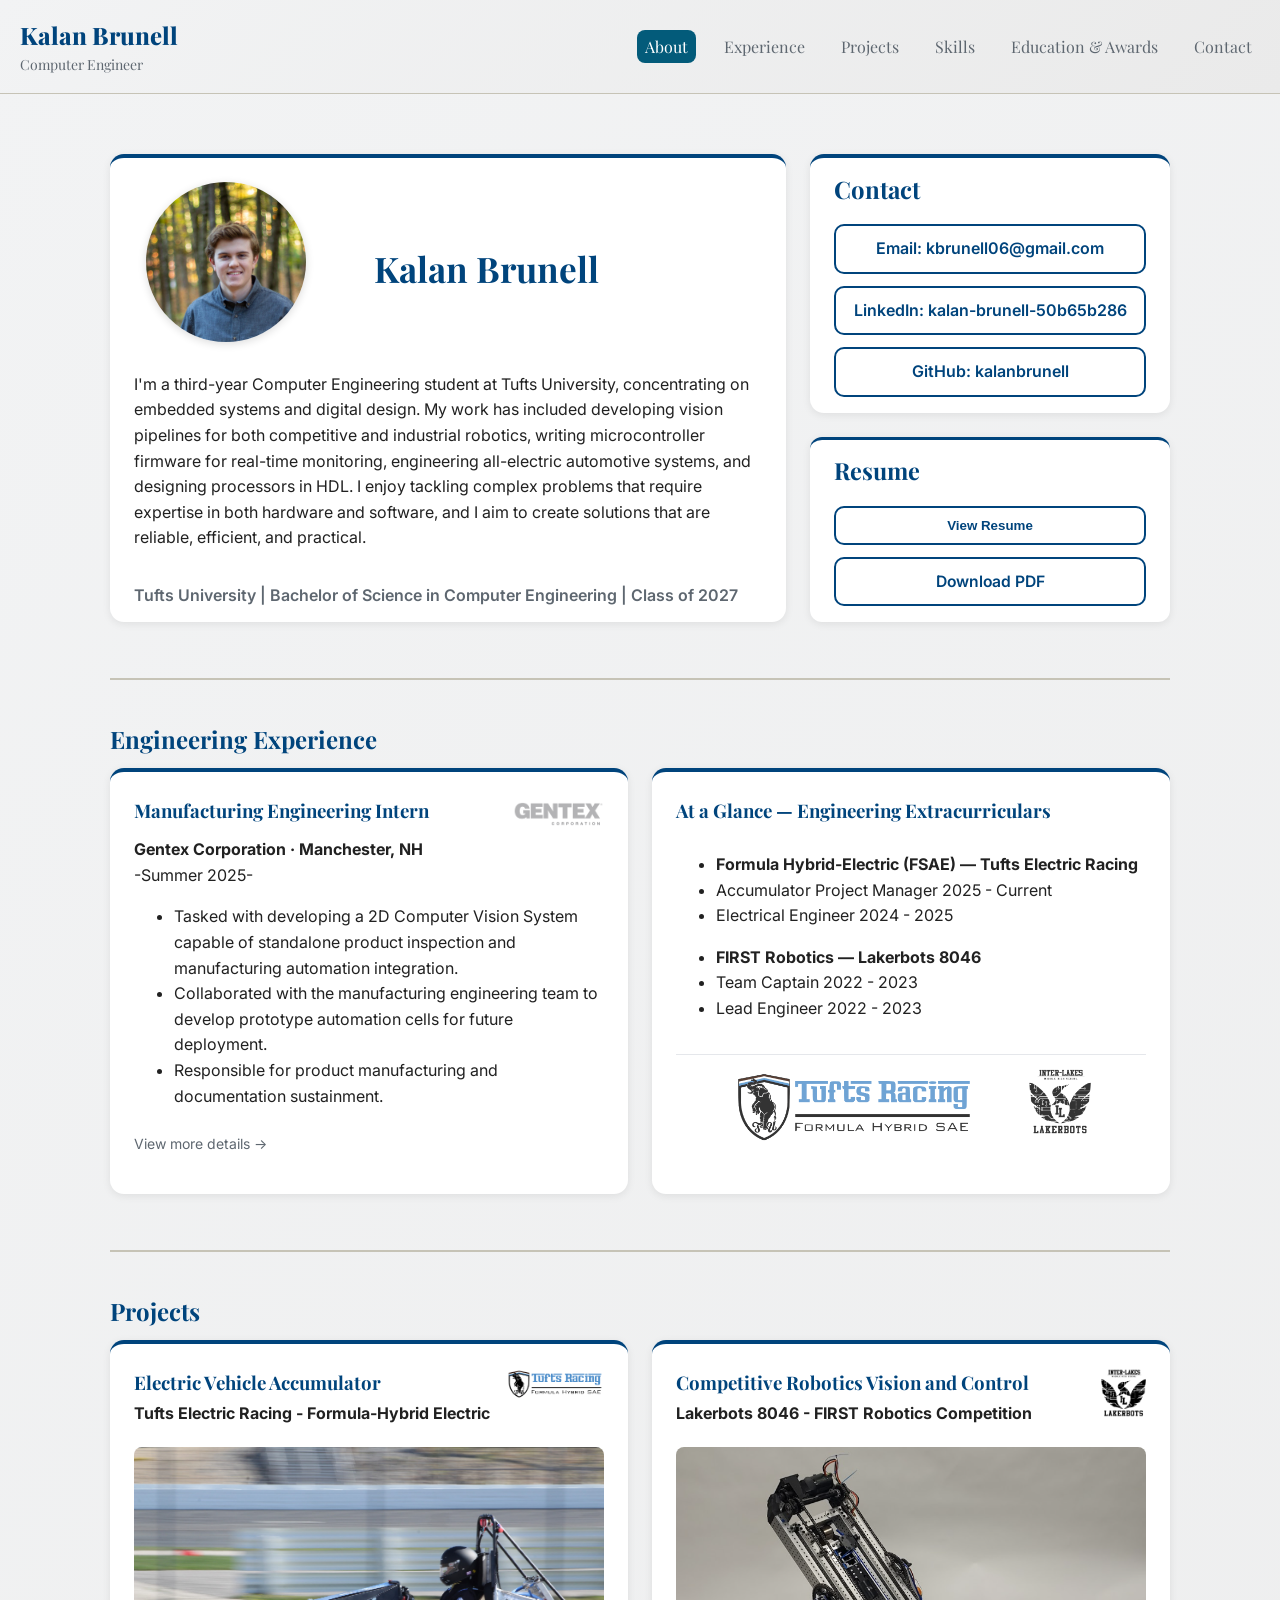
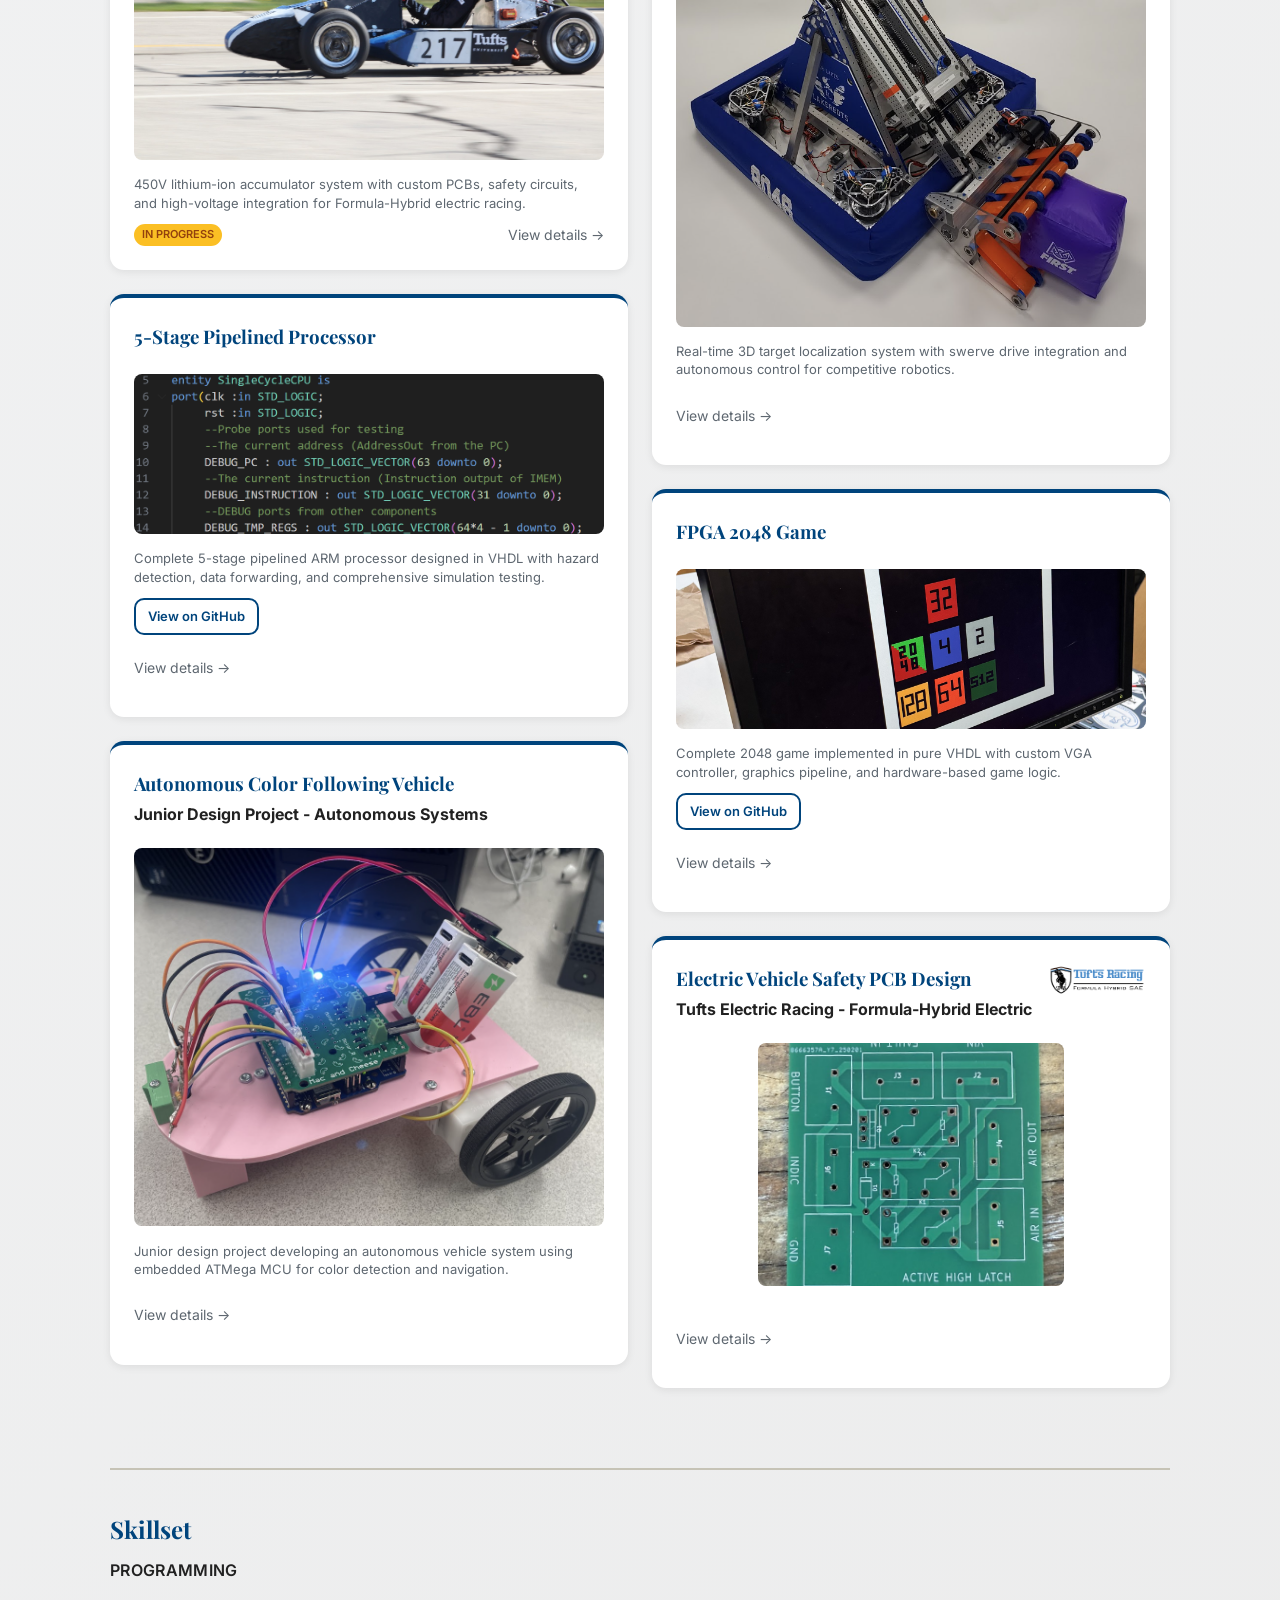
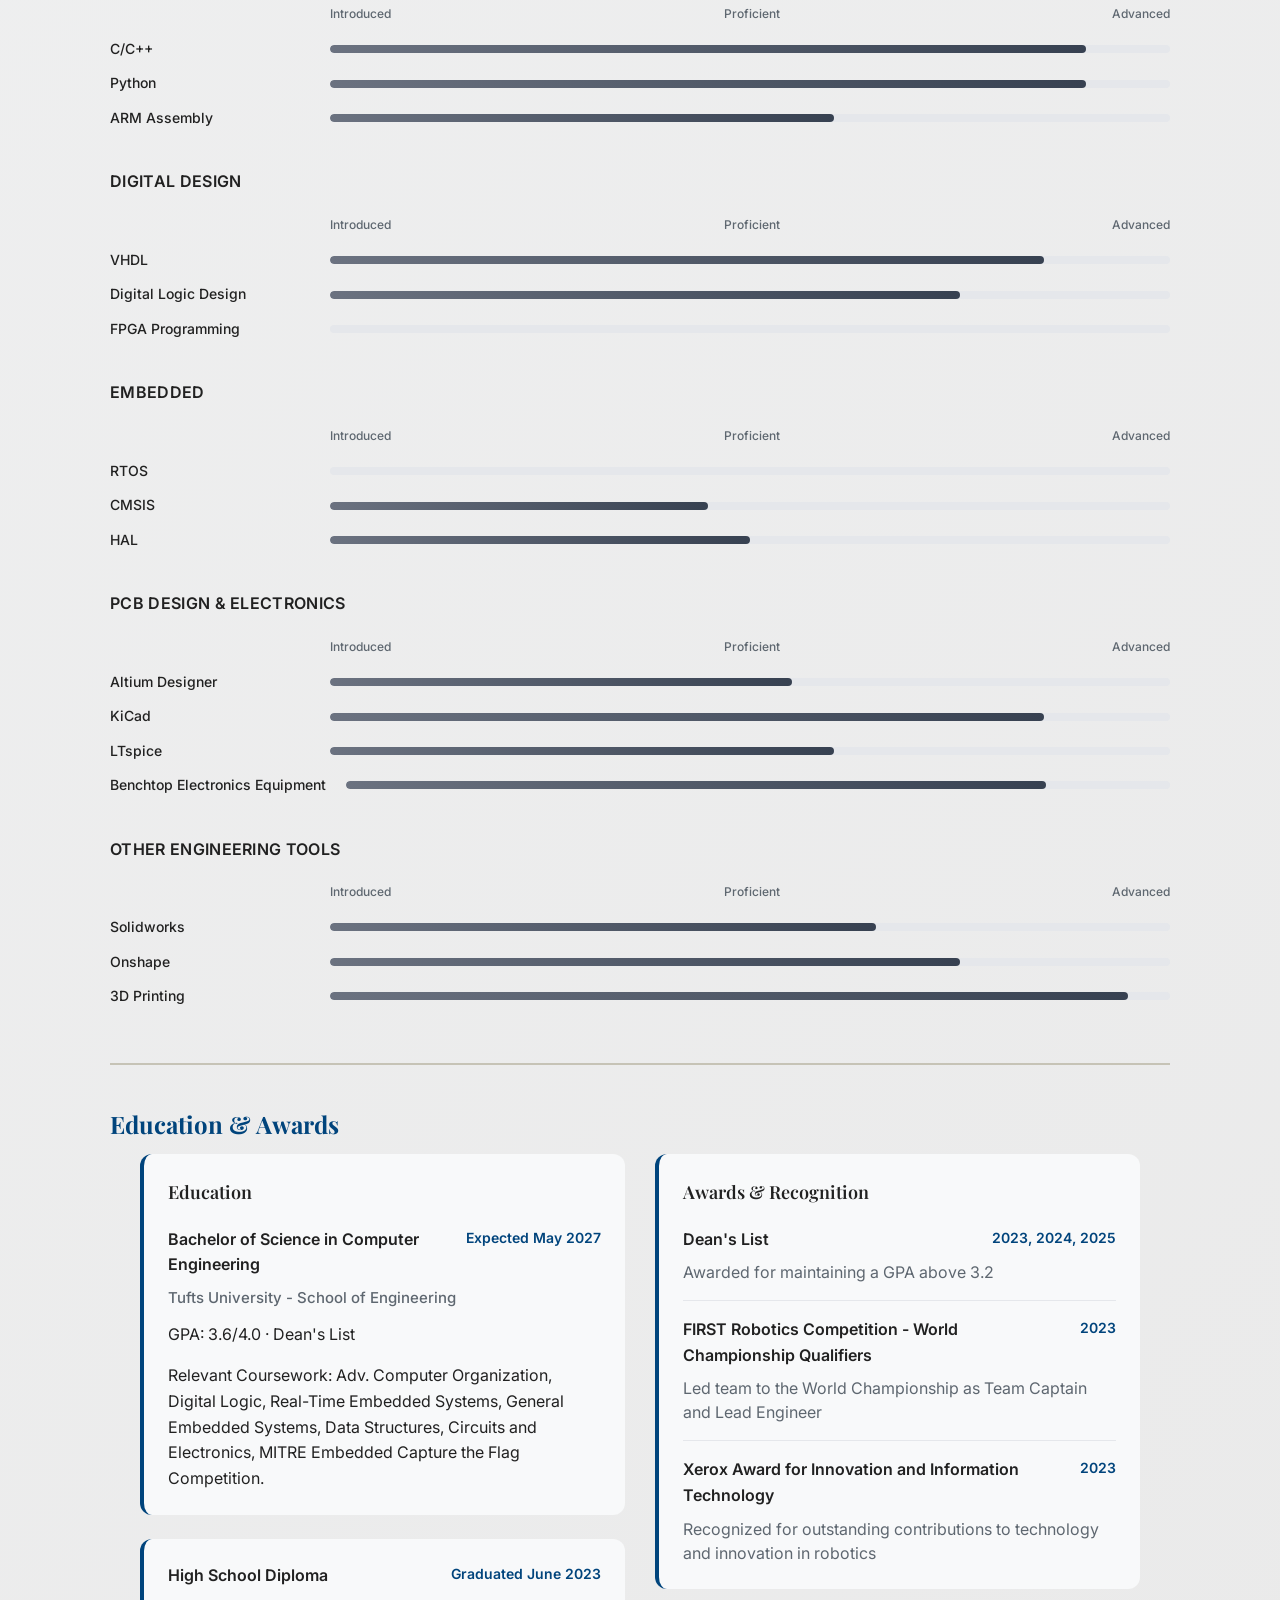
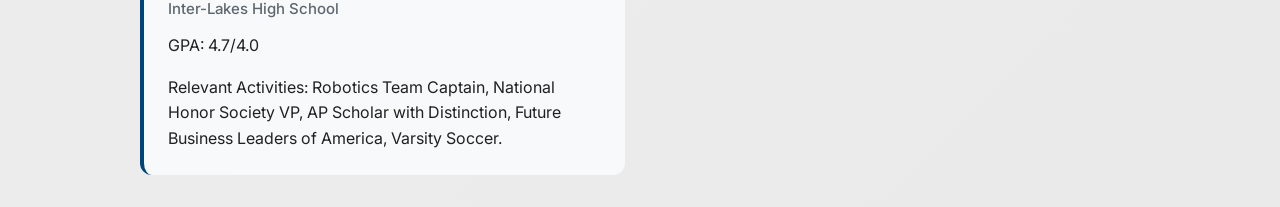
==== index.html @ fde4317e "Updated GPA" ====
<!DOCTYPE html>
<html lang="en">
<head>
<meta charset="utf-8" />
<meta name="viewport" content="width=device-width, initial-scale=1" />
<title>Kalan Brunell — Engineering Portfolio</title>

<!-- Meta / SEO -->
<link rel="icon" href="/favicon.ico" />
<meta name="description" content="Kalan Brunell — Engineering Portfolio" />
<meta property="og:title" content="Kalan Brunell — Engineering Portfolio" />
<meta property="og:description" content="Kalan Brunell's engineering portfolio showcasing projects in embedded systems and robotics." />
<meta property="og:type" content="website" />
<meta property="og:url" content="https://kalanbrunell.site/" />
<meta property="og:image" content="https://kalanbrunell.site/og-card.jpg" />

<!-- Google tag (gtag.js) -->
<script async src="https://www.googletagmanager.com/gtag/js?id=G-B1149WE8N1"></script>
<script>
  window.dataLayer = window.dataLayer || [];
  function gtag(){ dataLayer.push(arguments); }
  gtag('js', new Date());
  gtag('config', 'G-B1149WE8N1');
</script>

<link href="https://fonts.googleapis.com/css2?family=Playfair+Display:wght@600;800&family=Inter:wght@400;500&display=swap" rel="stylesheet" />
<style>
  :root{
    --bg: linear-gradient(135deg,#f2f3f4 0%, #eaeaea 100%);
    --text:#212121;
    --muted:#5e6770;
    --card:#ffffff;
    --accent:#00447c;       /* navy (primary) */
    --accent-hover:#002756; /* deep navy (hover) */
    --accent-alt:#035b7a;   /* teal (secondary) */
    --neutral:#c6c3b6;      /* divider/beige */
  }

  *{ box-sizing:border-box }
  html{ scroll-behavior:smooth; }
  :target{ scroll-margin-top:80px; }

  body{
    margin:0;
    font:16px/1.6 'Inter', system-ui, -apple-system, Segoe UI, Roboto, sans-serif;
    color:var(--text);
    background:var(--bg);
  }
  h1,h2,h3{ font-family:"Playfair Display", serif; margin:0 0 10px; color:var(--accent); }
  a{ color:var(--accent); text-decoration:none; transition:color .2s ease; }
  a:hover{ color:var(--accent-alt); }
  .container{ max-width:1100px; margin:0 auto; padding:32px 20px; }

  /* Nav */
  .nav{
    position:sticky; top:0; z-index:10;
    display:flex; justify-content:space-between; align-items:center;
    font-family:"Playfair Display", serif;
    padding:16px 20px; margin-bottom:28px;
    background:linear-gradient(135deg,#f2f3f4 0%, #eaeaea 100%);
    border-bottom:1px solid var(--neutral);
  }
  .brand{ font-weight:800; font-size:24px; color:var(--accent); }
  .nav a{ margin-left:16px; color:var(--muted); padding:6px 8px; border-radius:8px; }
  .nav a:hover{ color:#fff; background:var(--accent); }
  .nav a.active{ color:#fff; background:var(--accent-alt); }

  /* Cards */
  .card{
    background:var(--card);
    border-radius:14px;
    padding:24px;
    box-shadow:0 2px 8px rgba(0,0,0,.08);
    border-top:4px solid var(--accent);
    transition:box-shadow .18s ease, border-color .18s ease;
    display:flex; flex-direction:column;
  }
  .card:hover{ box-shadow:0 8px 22px rgba(0,0,0,.16); border-top-color:var(--accent-alt); }

  /* Layouts */
  .hero{ display:grid; grid-template-columns: 1.4fr 360px; gap:24px; grid-template-rows: 1.3fr 0.7fr; align-items:stretch; }
  .hero-main{ grid-row: span 2; height:100%; align-self:stretch; padding-bottom: 16px; }
  .hero-side{ grid-column: 2; height:100%; align-self:stretch; padding-bottom: 16px; }
  .section{ margin-top:56px; border-top:2px solid var(--neutral); padding-top:40px; }
  .two-col{ display:grid; grid-template-columns:1fr 1fr; gap:24px; }
  .grid{ 
    display: grid; 
    grid-template-columns: repeat(2, 1fr); 
    gap: 24px; 
    align-items: start;
  }

  /* Headshot */
  .headshot{ width:160px; height:160px; border-radius:50%; object-fit:cover; margin-bottom:14px; box-shadow:0 2px 8px rgba(0,0,0,.14); }

  /* Skills progress bars */
  .skill-category { margin-bottom: 40px; }
  .skill-category h4 { 
    margin: 0 0 20px 0; 
    color: var(--text); 
    font-weight: 600; 
    letter-spacing: 0.02em; 
    font-size: 16px; 
    text-transform: uppercase;
  }
  .skill-progress-labels {
    display: flex;
    justify-content: space-between;
    margin-bottom: 15px;
    margin-left: 220px; /* Align with progress bars */
    font-size: 12px;
    color: var(--muted);
    font-weight: 500;
  }
  .skill-item {
    display: flex;
    align-items: center;
    margin-bottom: 12px;
    gap: 20px;
  }
  .skill-name {
    min-width: 200px;
    font-size: 14px;
    color: var(--text);
    font-weight: 500;
  }
  .skill-bar {
    flex: 1;
    height: 8px;
    background-color: #e5e7eb;
    border-radius: 4px;
    overflow: hidden;
    position: relative;
  }
  .skill-fill {
    height: 100%;
    background: linear-gradient(90deg, #6b7280, #374151);
    border-radius: 4px;
    transition: width 1.2s ease-in-out;
    width: 0 !important; /* Start at 0, will be animated by JS */
  }
  .skill-fill.animated {
    width: var(--target-width) !important; /* Will be set by JS */
  }

  /* Project card animations */
  .card {
    opacity: 0;
    transform: translateY(15px);
    transition: opacity 0.4s cubic-bezier(0.25, 0.46, 0.45, 0.94), transform 0.4s cubic-bezier(0.25, 0.46, 0.45, 0.94);
  }
  .card.animate-in {
    opacity: 1;
    transform: translateY(0);
  }

  /* Education & Awards */
  .education-awards {
    display: grid;
    grid-template-columns: 1fr 1fr;
    gap: 30px;
    max-width: 1000px;
    margin: 0 auto;
  }
  .education-item, .awards-section {
    background: #f8f9fa;
    border-radius: 12px;
    padding: 24px;
    border-left: 4px solid var(--accent);
  }
  @media (max-width: 768px) {
    .education-awards {
      grid-template-columns: 1fr;
      gap: 20px;
    }
  }
  .education-header, .award-header {
    display: flex;
    justify-content: space-between;
    align-items: flex-start;
    margin-bottom: 8px;
    gap: 16px;
  }
  .education-header h3, .award-header h4 {
    margin: 0;
    color: var(--text);
    font-weight: 600;
  }
  .education-date, .award-date {
    color: var(--accent);
    font-weight: 600;
    font-size: 14px;
    white-space: nowrap;
  }
  .education-item h4 {
    margin: 0;
    color: var(--text);
    font-weight: 600;
    font-size: 16px;
  }
  .education-item h5 {
    margin: 8px 0 12px 0;
    color: var(--muted);
    font-weight: 500;
    font-size: 15px;
  }
  .education-details {
    line-height: 1.6;
    margin: 0;
    color: var(--text);
  }
  .awards-section h3 {
    margin: 0 0 20px 0;
    color: var(--text);
    font-size: 18px;
    font-weight: 600;
  }
  .award-item {
    margin-bottom: 16px;
    padding-bottom: 16px;
    border-bottom: 1px solid #e5e7eb;
  }
  .award-item:last-child {
    border-bottom: none;
    margin-bottom: 0;
    padding-bottom: 0;
  }
  .award-item p {
    margin: 4px 0 0 0;
    line-height: 1.5;
    color: var(--muted);
  }

  /* Buttons */
  .btn{ display:inline-block; padding:10px 14px; border-radius:10px; font-weight:600; background:var(--accent); color:#fff; text-decoration:none; transition:transform .05s ease, background .2s ease; }
  .btn:hover{ background:var(--accent-alt); }
  .btn:active{ transform:translateY(1px); }
  .btn--ghost{ display:inline-block; padding:10px 14px; border-radius:10px; font-weight:600; border:2px solid var(--accent); color:var(--accent); background:transparent; text-decoration:none; transition: all 0.2s ease; }
  .btn--ghost:hover{ border-color:var(--accent-hover); color:var(--accent-hover); background: rgba(59, 130, 246, 0.05); }

  /* Slightly smaller resume card variant */
  .resume-card{ padding:16px; border-radius:12px; border-top-width:3px; font-size:0.98rem; }
  .resume-cta{ display:flex; flex-direction:column; gap:12px; }
  .resume-cta__row{ display:flex; gap:14px; flex-wrap:wrap; }
  .resume-cta small{ color:var(--muted); }
  
  /* Resume modal iframe styling */
  .resume-iframe-container {
    border: 2px solid #e5e7eb;
    border-radius: 12px;
    overflow: hidden;
    background: white;
    box-shadow: 0 4px 6px -1px rgba(0, 0, 0, 0.1);
  }

  /* Clickable cards */
  .openable{ cursor:pointer; user-select:none; }

  /* Modal */
  .modal{ position:fixed; inset:0; display:none; align-items:center; justify-content:center; background:rgba(0,0,0,.60); padding:24px; z-index:1000; }
  .modal[open]{ display:flex; }
  .modal__panel{ background:#fff; color:#1f2937; width:min(1100px, 96vw); max-height:90vh; border-radius:16px; overflow:auto; box-shadow:0 20px 60px rgba(0,0,0,.35); border-top:6px solid var(--accent); }
  .modal__head{ position:sticky; top:0; background:linear-gradient(#ffffff, #ffffffee); display:flex; justify-content:space-between; align-items:center; padding:16px 20px; border-bottom:1px solid var(--neutral); z-index:1; }
  .modal__title{ margin:0; font-family:"Playfair Display", serif; font-size:22px; color:var(--accent); }
  .modal__close{ border:none; background:#f3f4f6; padding:8px 12px; border-radius:10px; cursor:pointer; }
  .modal__close:hover{ background:var(--accent-alt); color:#fff; }
  .modal__body{ padding:20px; display:grid; grid-template-columns: 1fr; gap:16px; }
  .modal__meta{ color:var(--muted); font-size:14px; }
  .figure{ background:#fafafa; border:1px solid var(--neutral); border-radius:12px; padding:10px; }
  .figure img{ width:100%; height:auto; display:block; border-radius:8px; }
  .figure figcaption{ font-size:13px; color:#64748b; margin-top:8px; }

  pre{ background:#0b1020; color:#e5e7eb; padding:12px; border-radius:10px; overflow:auto; }

  /* Image Credits */
  .image-credits{ 
    background:#f8f9fa; 
    border:1px solid var(--neutral); 
    border-radius:8px; 
    padding:12px; 
    margin-top:24px; 
    font-size:12px; 
    color:var(--muted); 
  }
  .image-credits h4{ 
    margin:0 0 8px; 
    font-size:13px; 
    color:var(--accent); 
    font-weight:600; 
  }
  .image-credits ul{ 
    margin:0; 
    padding-left:16px; 
    list-style:none; 
  }
  .image-credits li{ 
    margin:4px 0; 
    position:relative; 
  }
  .credits-btn{ 
    display:inline-block; 
    padding:6px 10px; 
    font-size:12px; 
    color:var(--muted); 
    background:#f3f4f6; 
    border:1px solid var(--neutral); 
    border-radius:6px; 
    cursor:pointer; 
    text-decoration:none; 
    margin-top:16px; 
  }
  .credits-btn:hover{ 
    background:var(--accent); 
    color:#fff; 
    border-color:var(--accent); 
  }

  @media (max-width: 900px){
    .hero{ grid-template-columns:1fr; }
    .hero-main{ grid-row:auto; }
    .hero-side{ grid-column:auto; }
    .two-col{ grid-template-columns:1fr; }
  }

  /* Mobile responsiveness */
  @media (max-width: 768px) {
    .container { padding: 16px; }
    .nav { padding: 12px 16px; font-size: 14px; }
    .nav > div:last-child { gap: 16px; }
    
    .hero { gap: 16px; }
    .hero-main, .hero-side { padding: 16px; }
    
    .card { padding: 16px; }
    .grid { gap: 16px; grid-template-columns: 1fr; }
    .two-col { gap: 16px; }
    
    /* Force all inline grid layouts to single column on mobile */
    div[style*="grid-template-columns: 1fr 1fr"] {
      grid-template-columns: 1fr !important;
      gap: 16px !important;
    }
    
    /* Adjust figure sizing for mobile */
    .figure { margin: 0 auto 16px; max-width: 100%; }
    .figure img { width: 100%; }
    
    /* Modal adjustments */
    .modal__body { padding: 16px; }
    .modal__meta { font-size: 13px; }
    
    /* Typography adjustments */
    h1 { font-size: 28px; }
    h2 { font-size: 24px; }
    h3 { font-size: 20px; }
    p { font-size: 14px; line-height: 1.6 !important; }
  }

  @media (max-width: 480px) {
    .container { padding: 12px; }
    .nav { flex-direction: column; gap: 12px; text-align: center; padding: 12px; }
    .nav > div:last-child { 
      justify-content: center; 
      flex-wrap: wrap;
      display: flex;
    }
    .nav a { 
      margin: 4px 8px; 
      padding: 8px 12px; 
      min-height: 44px; /* Touch target size */
      display: flex;
      align-items: center;
      justify-content: center;
    }
    .brand { font-size: 20px; }
    
    .hero-main, .hero-side, .card { padding: 12px; }
    
    h1 { font-size: 24px; }
    h2 { font-size: 20px; }
    h3 { font-size: 18px; }
    p { font-size: 13px; }
    
    /* Stack all content vertically */
    .hero { grid-template-columns: 1fr; gap: 12px; }
    .grid { grid-template-columns: 1fr; gap: 12px; }
    
    /* Ensure buttons are touch-friendly */
    .btn { 
      padding: 12px 20px; 
      font-size: 14px; 
      min-height: 44px;
      display: flex;
      align-items: center;
      justify-content: center;
    }
    
    /* Make modals more mobile-friendly */
    .modal {
      padding: 8px;
    }
    .modal__content {
      max-height: 90vh;
      width: 95%;
      margin: 5vh auto;
    }
  }
  
</style>
</head>
<body>
  <div class="nav">
    <div class="brand">
      <div>Kalan Brunell</div>
      <div style="font-size: 14px; font-weight: 400; color: var(--muted);">Computer Engineer</div>
    </div>
    <div>
      <a href="#about">About</a>
      <a href="#experience">Experience</a>
      <a href="#projects">Projects</a>
      <a href="#skills">Skills</a>
      <a href="#education">Education & Awards</a>
      <a href="#contact">Contact</a>
    </div>
  </div>

  <div class="container">
    <!-- HERO -->
    <section id="about" class="hero">
      <!-- Left column (spans two rows) -->
      <div class="card hero-main" style="padding: 24px 24px 12px 24px;">
        <div style="display:flex; align-items:center; gap:20px; min-height:160px;">
          <img src="headshot.jpg" alt="Headshot of Kalan Brunell" class="headshot" style="margin-left:12px;" />
          <span style="font-size:2.2rem; font-weight:700; color:var(--accent); font-family:'Playfair Display', serif; margin-left:48px;">Kalan Brunell</span>
        </div>
        <p>
          I'm a third-year Computer Engineering student at Tufts University, concentrating on embedded systems and digital design. 
          My work has included developing vision pipelines for both competitive and industrial robotics, writing microcontroller firmware for real-time monitoring, 
          engineering all-electric automotive systems, and designing processors in HDL. I enjoy tackling complex problems that require expertise in both 
          hardware and software, and I aim to create solutions that are reliable, efficient, and practical.
        </p>
        <p style="margin-top:16px; margin-bottom:0; color:var(--muted); font-weight:600;">Tufts University | Bachelor of Science in Computer Engineering | Class of 2027</p>
      </div>

      <!-- Right column (row 1) -->
      <div class="card hero-side" id="contact" style="padding: 12px 24px 16px 24px;">
        <h2 style="margin-bottom:0;">Contact</h2>
        <div style="display: flex; flex-direction: column; gap: 12px; margin-top: 16px;">
          <a href="mailto:kbrunell06@gmail.com" class="btn--ghost" style="text-align: center;">
            Email: kbrunell06@gmail.com
          </a>
          <a href="https://www.linkedin.com/in/kalan-brunell-50b65b286/" target="_blank" rel="noopener" class="btn--ghost" style="text-align: center;">
            LinkedIn: kalan-brunell-50b65b286
          </a>
          <a href="https://github.com/kalanbrunell" target="_blank" rel="noopener" class="btn--ghost" style="text-align: center;">
            GitHub: kalanbrunell
          </a>
        </div>
      </div>

      <!-- Right column (row 2) — Resume card stacked under Contact -->
      <div class="card hero-side resume-card" style="padding: 12px 24px 16px 24px;">
        <h2 style="margin-bottom:0;">Resume</h2>
        <div style="display: flex; flex-direction: column; gap: 12px; margin-top: 16px; margin-bottom:0;">
          <button class="btn--ghost openable" data-open-modal="resume-view" tabindex="0" role="button" aria-label="View Resume" style="text-align: center;">View Resume</button>
          <a class="btn--ghost" href="Brunell_Kalan_Resume.pdf" download style="text-align: center;">Download PDF</a>
        </div>
      </div>
    </section>

    <!-- Engineering Experience -->
    <section id="experience" class="section">
      <h2>Engineering Experience</h2>
      <div class="two-col">
        <!-- Expandable card: key matches template id below (tmpl-exp-gentex) -->
        <div class="card openable" data-open-modal="exp-gentex" tabindex="0" role="button" aria-label="Open Gentex internship details">
          <div style="display: flex; align-items: flex-end; justify-content: space-between; margin-bottom: 8px;">
            <h3 style="margin: 0;">Manufacturing Engineering Intern</h3>
            <img src="gentexlogo.png" alt="Gentex Logo" style="height: 24px; width: auto; opacity: 0.8; flex-shrink: 0;">
          </div>
          <h4 style="margin: 0.2em 0 0 0;">Gentex Corporation · Manchester, NH</h4>
          <!-- PREVIEW CONTENT (visible on the card before opening) -->
          -Summer 2025-
          <ul>
            <li>Tasked with developing a 2D Computer Vision System capable of standalone product inspection and manufacturing automation integration.</li>
            <li>Collaborated with the manufacturing engineering team to develop prototype automation cells for future deployment.</li>
            <li>Responsible for product manufacturing and documentation sustainment.</li>
          </ul>
          <p style="color:var(--muted); font-size:14px; margin-top:8px;">View more details →</p>
        </div>

        <aside class="card">
          <h3>At a Glance — Engineering Extracurriculars</h3>
          <ul>
            <li><strong>Formula Hybrid-Electric (FSAE) — Tufts Electric Racing</strong><br /></li>
            <li>Accumulator Project Manager 2025 - Current</li>
            <li>Electrical Engineer 2024 - 2025</li>
            <p></p>
            <li><strong>FIRST Robotics — Lakerbots 8046</strong><br /></li>
            <li>Team Captain 2022 - 2023</li>
            <li>Lead Engineer 2022 - 2023</li>
          </ul>
          
          <div style="display: flex; justify-content: center; align-items: center; gap: 32px; margin-top: 16px; padding-top: 12px; border-top: 1px solid #e5e7eb;">
            <img src="TERLogo.png" alt="Tufts Electric Racing Logo" style="height: 80px; width: auto; opacity: 0.8;">
            <img src="lakerbotsLogo.png" alt="Lakerbots 8046 Logo" style="height: 80px; width: auto; opacity: 0.8; margin-left: 20px;">
          </div>
        </aside>
      </div>
    </section>

    <!-- Projects -->
    <section id="projects" class="section">
      <h2>Projects</h2>
      <div class="grid">
        <!-- Keys have NO spaces and match template ids (tmpl-proj-*) -->

        <div class="card openable" data-open-modal="proj-accumulator" tabindex="0" role="button" aria-label="Open details">
          <div style="display: flex; align-items: flex-start; justify-content: space-between; margin-bottom: 8px;">
            <div style="flex: 1;">
              <h3 style="margin: 0;">Electric Vehicle Accumulator</h3>
              <h4 style="margin: 0.2em 0 0 0;">Tufts Electric Racing - Formula-Hybrid Electric</h4>
            </div>
            <img src="TERLogo.png" alt="Tufts Electric Racing" style="height: 32px; width: auto; opacity: 1; flex-shrink: 0; margin-left: 12px;">
          </div>
          <!-- PREVIEW CONTENT (visible on the card before opening) -->
          <div style="margin: 12px 0;">
            <img src="firstChargeCar.JPG" alt="EV Accumulator System" style="width: 100%; height: auto; border-radius: 8px; margin-bottom: 8px;">
            <p style="margin: 0; color: var(--muted); font-size: 13px; line-height: 1.4;">450V lithium-ion accumulator system with custom PCBs, safety circuits, and high-voltage integration for Formula-Hybrid electric racing.</p>
          </div>
          <div style="display: flex; justify-content: space-between; align-items: center;">
            <span style="background: #fbbf24; color: #92400e; font-size: 11px; font-weight: 600; padding: 2px 8px; border-radius: 12px; text-transform: uppercase;">In Progress</span>
            <p style="color:var(--muted); font-size:14px; margin: 0;">View details →</p>
          </div>
        </div>

        <div class="card openable" data-open-modal="proj-vision" tabindex="0" role="button" aria-label="Open Vision System details">
          <div style="display: flex; align-items: flex-start; justify-content: space-between; margin-bottom: 8px;">
            <div style="flex: 1;">
              <h3 style="margin: 0;">Competitive Robotics Vision and Control</h3>
              <h4 style="margin: 0.2em 0 0 0;">Lakerbots 8046 - FIRST Robotics Competition</h4>
            </div>
            <img src="lakerbotsLogo.png" alt="Lakerbots 8046" style="height: 58px; width: auto; opacity: 1; flex-shrink: 0; margin-left: 12px;">
          </div>
          <!-- PREVIEW CONTENT -->
          <div style="margin: 12px 0;">
            <img src="chargedUpRobot.png" alt="Robotics Vision System" style="width: 100%; height: auto; border-radius: 8px; margin-bottom: 8px;">
            <p style="margin: 0; color: var(--muted); font-size: 13px; line-height: 1.4;">Real-time 3D target localization system with swerve drive integration and autonomous control for competitive robotics.</p>
          </div>
          <p style="color:var(--muted); font-size:14px;">View details →</p>
        </div>

        <div class="card openable" data-open-modal="proj-arm" tabindex="0" role="button" aria-label="Open ARM Processor details">
          <h3>5-Stage Pipelined Processor</h3>
          <div style="margin: 12px 0;">
            <img src="scCPUEntity.png" alt="Single-cycle CPU Entity Declaration" style="width: 100%; height: 160px; object-fit: cover; border-radius: 8px; margin-bottom: 8px;">
            <p style="margin: 0; color: var(--muted); font-size: 13px; line-height: 1.4;">Complete 5-stage pipelined ARM processor designed in VHDL with hazard detection, data forwarding, and comprehensive simulation testing.</p>
          </div>
          <div style="margin-bottom: 8px;">
            <a href="https://github.com/kalanbrunell/5-Stage-Pipelined-Processor" target="_blank" rel="noopener" class="btn--ghost" style="font-size: 13px; padding: 6px 12px;">
              View on GitHub
            </a>
          </div>
          <p style="color:var(--muted); font-size:14px;">View details →</p>
        </div>

        <div class="card openable" data-open-modal="proj-fpga" tabindex="0" role="button" aria-label="Open FPGA Game details">
          <h3>FPGA 2048 Game</h3>
          <div style="margin: 12px 0;">
            <img src="2048Game.jpeg" alt="FPGA 2048 Game Screenshot" style="width: 100%; height: 160px; object-fit: cover; border-radius: 8px; margin-bottom: 8px;">
            <p style="margin: 0; color: var(--muted); font-size: 13px; line-height: 1.4;">Complete 2048 game implemented in pure VHDL with custom VGA controller, graphics pipeline, and hardware-based game logic.</p>
          </div>
          <div style="margin-bottom: 8px;">
            <a href="https://github.com/kalanbrunell/VHDL_Arcade_Game" target="_blank" rel="noopener" class="btn--ghost" style="font-size: 13px; padding: 6px 12px;">
              View on GitHub
            </a>
          </div>
          <p style="color:var(--muted); font-size:14px;">View details →</p>
        </div>

        <div class="card openable" data-open-modal="proj-color-following" tabindex="0" role="button" aria-label="Open details">
          <div style="display: flex; align-items: flex-start; justify-content: space-between; margin-bottom: 8px;">
            <div style="flex: 1;">
              <h3 style="margin: 0;">Autonomous Color Following Vehicle</h3>
              <h4 style="margin: 0.2em 0 0 0;">Junior Design Project - Autonomous Systems</h4>
            </div>
          </div>
          <!-- PREVIEW CONTENT (visible on the card before opening) -->
          <div style="margin: 12px 0;">
            <img src="JuniorDesignRobot.png" alt="Autonomous Color Following Vehicle" style="width: 100%; height: auto; border-radius: 8px; margin-bottom: 8px;">
            <p style="margin: 0; color: var(--muted); font-size: 13px; line-height: 1.4;">Junior design project developing an autonomous vehicle system using embedded ATMega MCU for color detection and navigation.</p>
          </div>
          <p style="color:var(--muted); font-size:14px;">View details →</p>
        </div>

        <div class="card openable" data-open-modal="proj-pcbs" tabindex="0" role="button" aria-label="Open details">
          <div style="display: flex; align-items: flex-start; justify-content: space-between; margin-bottom: 8px;">
            <div style="flex: 1;">
              <h3 style="margin: 0;">Electric Vehicle Safety PCB Design</h3>
              <h4 style="margin: 0.2em 0 0 0;">Tufts Electric Racing - Formula-Hybrid Electric</h4>
            </div>
            <img src="TERLogo.png" alt="Tufts Electric Racing" style="height: 32px; width: auto; opacity: 1; flex-shrink: 0; margin-left: 12px;">
          </div>
          <!-- PREVIEW CONTENT (visible on the card before opening) -->
          <div style="margin: 12px 0; text-align: center;">
            <img src="activeHighLatch.png" alt="Latch PCB" style="width: 65%; height: auto; border-radius: 8px; margin-bottom: 8px;">
            <p style="margin: 0; color: var(--muted); font-size: 13px; line-height: 1.4;"></p>
          </div>
          <p style="color:var(--muted); font-size:14px;">View details →</p>
        </div>
      </div>
    </section>

    <!-- Skills -->
    <section id="skills" class="section">
      <h2>Skillset</h2>
      <div class="skills">

        <div class="skill-category">
          <h4>Programming</h4>
          <div class="skill-progress-labels">
            <span>Introduced</span>
            <span>Proficient</span>
            <span>Advanced</span>
          </div>
          
          <div class="skill-item">
            <span class="skill-name">C/C++</span>
            <div class="skill-bar">
              <div class="skill-fill" data-width="90%"></div>
            </div>
          </div>
          
          <div class="skill-item">
            <span class="skill-name">Python</span>
            <div class="skill-bar">
              <div class="skill-fill" data-width="90%"></div>
            </div>
          </div>
          
          <div class="skill-item">
            <span class="skill-name">ARM Assembly</span>
            <div class="skill-bar">
              <div class="skill-fill" data-width="60%"></div>
            </div>
          </div>
          
        </div>

        <div class="skill-category">
          <h4>Digital Design</h4>
          <div class="skill-progress-labels">
            <span>Introduced</span>
            <span>Proficient</span>
            <span>Advanced</span>
          </div>
          
          <div class="skill-item">
            <span class="skill-name">VHDL</span>
            <div class="skill-bar">
              <div class="skill-fill" data-width="85%"></div>
            </div>
          </div>
          
          <div class="skill-item">
            <span class="skill-name">Digital Logic Design</span>
            <div class="skill-bar">
              <div class="skill-fill" data-width="75%"></div>
            </div>
          </div>
          
          <div class="skill-item">
            <span class="skill-name">FPGA Programming</span>
            <div class="skill-bar">
              <div class="skill-fill" data-width="50%"></div>
            </div>
          </div>
        </div>

        <div class="skill-category">
          <h4>Embedded</h4>
          <div class="skill-progress-labels">
            <span>Introduced</span>
            <span>Proficient</span>
            <span>Advanced</span>
          </div>

          <div class="skill-item">
            <span class="skill-name">RTOS</span>
            <div class="skill-bar">
              <div class="skill-fill" data-width="50%"></div>
            </div>
          </div>
          
          <div class="skill-item">
            <span class="skill-name">CMSIS</span>
            <div class="skill-bar">
              <div class="skill-fill" data-width="45%"></div>
            </div>
          </div>
          
          <div class="skill-item">
            <span class="skill-name">HAL</span>
            <div class="skill-bar">
              <div class="skill-fill" data-width="50%"></div>
            </div>
          </div>
  
        </div>

        <div class="skill-category">
          <h4>PCB DESIGN & ELECTRONICS</h4>
          <div class="skill-progress-labels">
            <span>Introduced</span>
            <span>Proficient</span>
            <span>Advanced</span>
          </div>
          
          <div class="skill-item">
            <span class="skill-name">Altium Designer</span>
            <div class="skill-bar">
              <div class="skill-fill" data-width="55%"></div>
            </div>
          </div>
          
          <div class="skill-item">
            <span class="skill-name">KiCad</span>
            <div class="skill-bar">
              <div class="skill-fill" data-width="85%"></div>
            </div>
          </div>
          
          <div class="skill-item">
            <span class="skill-name">LTspice</span>
            <div class="skill-bar">
              <div class="skill-fill" data-width="60%"></div>
            </div>
          </div>
          
          <div class="skill-item">
            <span class="skill-name">Benchtop Electronics Equipment</span>
            <div class="skill-bar">
              <div class="skill-fill" data-width="85%"></div>
            </div>
          </div>
        </div>

        <div class="skill-category">
          <h4>Other Engineering Tools</h4>
          <div class="skill-progress-labels">
            <span>Introduced</span>
            <span>Proficient</span>
            <span>Advanced</span>
          </div>
          
          <div class="skill-item">
            <span class="skill-name">Solidworks</span>
            <div class="skill-bar">
              <div class="skill-fill" data-width="65%"></div>
            </div>
          </div>
          
          <div class="skill-item">
            <span class="skill-name">Onshape</span>
            <div class="skill-bar">
              <div class="skill-fill" data-width="75%"></div>
            </div>
          </div>
          
          <div class="skill-item">
            <span class="skill-name">3D Printing</span>
            <div class="skill-bar">
              <div class="skill-fill" data-width="95%"></div>
            </div>
          </div>
        </div>
      </div>
    </section>

    <!-- Education & Awards -->
    <section id="education" class="section">
      <h2>Education & Awards</h2>
      
      <div class="education-awards">
        <div class="education-column">
          <div class="education-item">
            <h3 style="margin: 0 0 20px 0; color: var(--text); font-size: 18px; font-weight: 600;">Education</h3>
            <div class="education-header">
              <h4>Bachelor of Science in Computer Engineering</h4>
              <span class="education-date">Expected May 2027</span>
            </div>
            <h5>Tufts University - School of Engineering</h5>
            <p class="education-details">
              GPA: 3.6/4.0 · Dean's List</p>
              
            <div style="margin: 16px 0;"></div>
              
            <p class="education-details">
              Relevant Coursework: Adv. Computer Organization, Digital Logic, Real-Time Embedded Systems, General Embedded Systems, 
                Data Structures, Circuits and Electronics, MITRE Embedded Capture the Flag Competition.
            </p>
          </div>
          
          <div class="education-item" style="margin-top: 24px;">
            <div class="education-header">
              <h4>High School Diploma</h4>
              <span class="education-date">Graduated June 2023</span>
            </div>
            <h5>Inter-Lakes High School</h5>
            <p class="education-details">
              GPA: 4.7/4.0</p>
              
            <div style="margin: 16px 0;"></div>
              
            <p class="education-details">
              Relevant Activities: Robotics Team Captain, National Honor Society VP, 
              AP Scholar with Distinction, Future Business Leaders of America, Varsity Soccer.
            </p>
          </div>
        </div>

        <div class="awards-column">
          <div class="awards-section">
            <h3>Awards & Recognition</h3>

            <div class="award-item">
              <div class="award-header">
                <h4>Dean's List</h4>
                <span class="award-date">2023, 2024, 2025</span>
              </div>
              <p>Awarded for maintaining a GPA above 3.2</p>
            </div>

            <div class="award-item">
              <div class="award-header">
                <h4>FIRST Robotics Competition - World Championship Qualifiers</h4>
                <span class="award-date">2023</span>
              </div>
              <p>Led team to the World Championship as Team Captain and Lead Engineer</p>
            </div>

            <div class="award-item">
              <div class="award-header">
                <h4>Xerox Award for Innovation and Information Technology</h4>
                <span class="award-date">2023</span>
              </div>
              <p>Recognized for outstanding contributions to technology and innovation in robotics</p>
            </div>
          </div>
        </div>
      </div>
    </section>
  </div>

  <!-- MODAL DIALOG -->
  <div class="modal" id="modal" aria-hidden="true" role="dialog" aria-modal="true" aria-labelledby="modal-title" aria-describedby="modal-body">
    <div class="modal__panel" role="document">
      <div class="modal__head">
        <h3 class="modal__title" id="modal-title">Details</h3>
        <button class="modal__close" id="modal-close" aria-label="Close">✕</button>
      </div>
      <div class="modal__body" id="modal-body"></div>
    </div>
  </div>

  <!-- ========================= -->
  <!-- CONTENT TEMPLATES (OPENED) -->
  <!-- Add/edit the content that shows INSIDE the modal after a card is opened. -->
  <!-- ========================= -->

  <!-- Engineering Experience → Gentex -->
  <template id="tmpl-exp-gentex">
    <!-- OPENED CONTENT (shows inside the modal) -->
    <div style="display: flex; align-items: center; justify-content: space-between; margin-bottom: 16px;">
      <div class="modal__meta">Manufacturing Engineering Intern · Summer 2025 · Gentex Corporation, Manchester NH</div>
      <img src="gentexlogo.png" alt="Gentex Logo" style="height: 32px; width: auto; opacity: 0.9;">
    </div>
    
    <div style="background: #f8f9fa; border-left: 4px solid var(--accent); padding: 16px; border-radius: 8px; margin-bottom: 20px;">
      <p><strong>Primary Objective:</strong> Develop and deploy a standalone 2D Computer Vision System capable of production-level product inspection and seamless integration with existing manufacturing automation infrastructure.</p>
    </div>

    <h3 style="color: var(--accent); margin-top: 24px; margin-bottom: 12px;">Day-to-Day Responsibilities</h3>
    <div style="display: grid; grid-template-columns: repeat(auto-fit, minmax(280px, 1fr)); gap: 16px; margin-bottom: 24px;">
      <div style="background: #fafafa; padding: 14px; border-radius: 8px; border: 1px solid #e5e7eb;">
        <h4 style="color: var(--accent-alt); margin-top: 0;">Vision System Design</h4>
        <p style="margin: 0; font-size: 14px;">Program Python-based vision system with OpenCV to serve as a proof of concept before diving into industrial solutions.</p>
      </div>
      <div style="background: #fafafa; padding: 14px; border-radius: 8px; border: 1px solid #e5e7eb;">
        <h4 style="color: var(--accent-alt); margin-top: 0;">Automation Cell Development</h4>
        <p style="margin: 0; font-size: 14px;">Develop necessary robot control sequences, design end-effectors and fixtures, and integrate vision systems into prototype automation cells.
      </div>
      <div style="background: #fafafa; padding: 14px; border-radius: 8px; border: 1px solid #e5e7eb;">
        <h4 style="color: var(--accent-alt); margin-top: 0;">Manufacturing Support</h4>
        <p style="margin: 0; font-size: 14px;">Sustain product manufacturing processes and maintain comprehensive technical documentation for production teams.</p>
      </div>
    </div>

    <h3 style="color: var(--accent); margin-top: 24px; margin-bottom: 16px;">Project Development Journey</h3>
    
    <p style="line-height: 1.7; margin-bottom: 20px;">
      At Gentex, I developed an automated vision inspection system to enhance existing manual inspection processes. 
      Collaborating with manufacturing engineers, I identified key inspection points where computer vision could 
      improve both accuracy and throughput. Designed for eventual integration into production, 
      the system was engineered to operate robustly in a manufacturing environment with minimal human intervention. 
      The prototype, built in Python using OpenCV and deployed on a Raspberry Pi 5, 
      served as a proof of concept for evaluation in a controlled environment. Under the hood, it employed contour detection and template 
      matching to compare captured images against predefined quality tolerances. The relevant outputs were displayed via a custom GUI which enabled 
      real-time monitoring, logging of inspection results, and operator control. 
    </p>

    <div style="display: grid; grid-template-columns: 1fr 1fr; gap: 16px; margin: 20px 0;">
      <figure class="figure">
        <img src="contourExample.jpg" alt="Contour Example" />
        <figcaption>An example of the OpenCV contour creation functionality.</figcaption>
      </figure>
      <figure class="figure">
        <img src="templateMatchingImage.webp" alt="Template Matching Example" />
        <figcaption>A conceptual example of template matching.</figcaption>
      </figure>
    </div>

    <p style="line-height: 1.7; margin-bottom: 20px;">
      Upon successful validation of the prototype, we planned to transition the system to an industrial-grade platform. This involved selecting hardware and software platform which balanced perforance, ease of integration,
      and budget constraints which were ideal for Gentex's manufacturing environment. The vision system was designed to interface with existing PLCs and robotic controllers via Ethernet/IP and industrial I/O modules.
    </p>

    <div style="display: grid; grid-template-columns: 1fr 1fr; gap: 24px; margin: 20px 0; align-items: start;">
      <figure class="figure">
        <img src="visionInspectionSystemExample.png" alt="Inspection System Example" />
        <figcaption>Vision-Based Inspection Example</figcaption>
      </figure>
      
      <div>
        <p style="line-height: 1.7; margin: 0 0 16px 0;">
          The chosen solution incorporated advanced image processing techniques such as adaptive thresholding and morphological operations to enhance feature detection accuracy. 
          Camera calibration routines were implemented to correct for lens distortion and ensure precise measurements.
        </p>

        <p style="line-height: 1.7; margin: 0;">
          With a standalone vision inspection system in place, I collaborated with the manufacturing engineering team to design and prototype automation cells.
          This involved programming Fanuc robots to handle parts, integrating the vision system for real-time inspection, and designing custom end-effectors to facilitate reliable part manipulation.
          The end result was a flexible automation cell prototype capable of performing complex inspection tasks with minimal human intervention, ready for future deployment on the production floor.
          Due to project limitations, "plug and play" communication between the vision system and robot controller was not accessible during the internship period. However, to facilitate continuous development,
          I created Python firmware for a microcontroller capable of translating Ethernet/IP data into discrete I/O signals compatible with the Fanuc robot controller. This enabled real-time inspection interaction and
          object location feedback during cell testing and development.
        </p>
      </div>
    </div>

    <div class="image-credits">
      <h4>Image Credits</h4>
      <ul>
        <li><strong>Contour Example:</strong> Image credit: PyImageSearch – “Finding extreme points in contours with OpenCV” (April 11 2016).</li>
        <li><strong>Template Matching Example:</strong> Image credit: ren482, “Fast Shape-based Template Matching,” DEV Community (Dec 22 2024)</li>
        <li><strong>Vision-Based Inspection System Example</strong> Image credit: ifm electronic gmbh, “Area calculator illustration” (accessed online at https://www.ifm.com/binaries/content/assets/html5animationen/bildfeldrechner/o2d/area.png
, © ifm)</li>
      </ul>
      <p style="margin:8px 0 0; font-size:11px; font-style:italic;">Images used for portfolio demonstration purposes only. Gentex logo used for identification purposes only. Gentex Corporation is not affiliated with this site.</p>
    </div>
  
  </template>

  <!-- Projects → EV Accumulator -->
  <template id="tmpl-proj-accumulator">
    <!-- OPENED CONTENT (shows inside the modal) -->
    <div style="display: flex; align-items: center; justify-content: space-between; margin-bottom: 16px;">
      <div class="modal__meta">High-Voltage Accumulator Design · FSAE Competition · 2024–Present</div>
      <span style="background: #fbbf24; color: #92400e; font-size: 12px; font-weight: 600; padding: 4px 12px; border-radius: 12px; text-transform: uppercase;">In Progress</span>
    </div>
    
    <div style="background: #f8f9fa; border-left: 4px solid var(--accent); padding: 16px; border-radius: 8px; margin-bottom: 20px;">
      <p><strong>Project Mission:</strong> Engineer a competition-grade EV accumulator system that prioritizes safety, performance, 
                                            and serviceability while meeting strict FSAE regulatory requirements.</p>
    </div>

    <p style="line-height: 1.7; margin-bottom: 20px;">
      Designing a high-voltage accumulator for the Formula-Hybrid Electric competition presents unique challenges that blend electrical engineering precision with 
      motorsport durability requirements. As Accumulator Project Manager, I lead the development of a system capable of delivering 
      consistent power to our electric race car while maintaining the highest safety standards for both competition and testing environments.
    </p>

    <div style="display: grid; grid-template-columns: 1fr 300px; gap: 20px; margin: 20px 0; align-items: start;">
      <div>
        <p style="line-height: 1.7; margin-bottom: 16px;">
          Our designs integrate hundreds of lithium-ion cells into modular segments that can be easily serviced and monitored. 
      Each segment includes custom-designed PCBs for thermistor and voltage sensing, along with a dedicated battery management system (BMS)
      that interfaces with the vehicle's safety and shutdown systems. On last year's accumulator (right), I led the design of the low-voltage safety circuitry, 
      fusebox layout, and high-current path, ensuring reliable isolation, fault detection, and compliance with FSAE electrical regulations.
        </p>
        <p style="line-height: 1.7; margin-bottom: 15px;">
          The image to the right shows the first successful assembly of our accumulator module after months of design, assembly, and testing. 
          This milestone validated our electrical architecture and safety systems, paving the way for further performance tuning and competition readiness.
        </p>
        <p style="line-height: 1.7; margin-bottom: 15px;">
          The image below right showcases the prototype deployment of a single accumulator module in our car's sidepod. This installation verified mechanical packaging, and 
          high-voltage connectivity, allowing us to energize the system and perform charge and discharge tests under load conditions.
        </p>
      </div>
      <div style="display: flex; flex-direction: column; gap: 16px;">
        <figure class="figure" style="margin: 0 auto; display: block; width: 60%;">
          <img src="firstChargeAccumulator.JPG" alt="Accumulator Module Assembly" style="width: 100% !important; height: auto; border-radius: 8px;" />
          <figcaption style="margin-top: 8px; font-size: 12px;">Accumulator Module Assembly</figcaption>
        </figure>
        <figure class="figure" style="margin: 0;">
          <img src="accumulatorDeployed.jpg" alt="Prototype Accumulator Deployment" style="width: 100%; height: auto; border-radius: 8px;" />
          <figcaption style="margin-top: 8px; font-size: 12px;">Prototype Accumulator Deployment</figcaption>
        </figure>
      </div>
    </div>

    <div style="margin-top: -55px;">
      <div style="display: flex; align-items: center; gap: 12px; margin-bottom: 8px;">
        <h3 style="color: var(--accent); margin: 0; font-size: 1.4rem;">New Accumulator Design</h3>
        <span style="background: #fbbf24; color: #92400e; font-size: 11px; font-weight: 600; padding: 2px 8px; border-radius: 12px; text-transform: uppercase;">In Progress</span>
      </div>
      <p style="line-height: 1.6; margin: 0 0 16px 0; color: var(--muted); font-size: 0.95rem;">
        Building on lessons learned from the previous system, our in-developement accumulator focuses on modularity, improved thermal management,
        and enhanced reliability in a form factor of 50% smaller than before.
      </p>
      
      <div style="display: grid; grid-template-columns: 1fr 1fr; gap: 20px; margin: 16px 0;">
        <figure class="figure" style="margin: 0;">
          <img src="newAccumulatorLayout.png" alt="New accumulator design layout" style="width: 100% !important; height: auto; border-radius: 8px;" />
          <figcaption style="margin-top: 8px; font-size: 12px;">Prototype Accumulator Arrangement</figcaption>
        </figure>
        <div>
          <p style="line-height: 1.7; margin-bottom: 15px;">
          This new design, built from the ground up with Molicel P42A cells is optimized to match the needs of our chosen motor/inverter 
          during events like acceleration and autocross. The entire accumulator is designed to be removed from the car as a single unit.
          </p>
          <p style="line-height: 1.7; margin-bottom: 15px;">
          Key design areas of my focus include the high-voltage interconnect architecture, low-voltage BMS integration, and thermal management strategy to ensure consistent performance
          </p>
        </div>
      </div>
      
      <!-- Cell Testing Section -->
      <div style="margin-top: 32px;">
        <div style="display: flex; align-items: center; gap: 12px; margin-bottom: 12px;">
          <h3 style="color: var(--accent); margin: 0; font-size: 1.3rem;">Cell Testing & Validation</h3>
        </div>
        
        <div style="display: grid; grid-template-columns: 1fr 450px; gap: 20px; margin: 16px 0; align-items: start;">
          <div>
            <p style="line-height: 1.7; margin-bottom: 15px;">
              During the design of our new pack, rigorous cell testing is essential to ensure our Molicel P42A cells can meet performance requirements under the demanding 
              conditions of Formula-Hybrid competition. Our testing protocol evaluates discharge performance across varying temperature 
              ranges, load conditions, and cycle counts to validate cell reliability and safety margins, while examining voltage sag and capacity retention.
            </p>
            <p style="line-height: 1.7; margin-bottom: 15px;">
              This data directly informs our accumulator architecture, cooling system design, and BMS configuration to ensure reliable 
              performance throughout competition events while maintaining compliance with FSAE safety regulations.
            </p>
          </div>
          <div>
            <figure class="figure" style="margin: 0;">
              <img src="cellTestingGraph.png" alt="Cell Testing and Discharge Analysis" style="width: 100%; height: auto; border-radius: 8px;" />
              <figcaption style="margin-top: 8px; font-size: 12px;">Preliminary Cell Testing Results</figcaption>
            </figure>
          </div>
        </div>
      </div>
    </div>
  </template>

  <!-- Projects → Autonomous Color Following Vehicle -->
  <template id="tmpl-proj-color-following">
    <!-- OPENED CONTENT (shows inside the modal) -->
    <div style="display: flex; align-items: center; justify-content: space-between; margin-bottom: 16px;">
      <div class="modal__meta">Junior Design Project · Tufts University · September 2025-Present</div>
      <span style="background: #fbbf24; color: #92400e; font-size: 12px; font-weight: 600; padding: 4px 12px; border-radius: 12px; text-transform: uppercase;">In Progress</span>
    </div>
    
    <div style="background: #f8f9fa; border-left: 4px solid var(--accent); padding: 16px; border-radius: 8px; margin-bottom: 20px;">
      <p><strong>Project Mission:</strong> As part of my junior design project at Tufts University, I am developing an autonomous vehicle system that can navigate 
      and follow colored objects using embedded systems and custom sensor arrays. The project challenges small teams to integrate 
      hardware design, embedded programming, and control systems to create a fully autonomous robotic platform capable of 
      real-time decision making and wireless coordination with other vehicles.</p>
    </div>
    
    <p style="line-height: 1.7; margin-bottom: 20px;">
      The system is powered by an embedded ATMega MCU and incorporates custom hardware design, embedded C++ programming, 
      and wireless communication systems for real-time control and telemetry applications. This junior design project 
      emphasizes practical engineering skills including PCB design, sensor integration, and embedded software development.
    </p>

    <div style="display: flex; align-items: center; gap: 12px; margin: 16px 0 8px 0;">
      <h3 style="color: var(--accent); margin: 0; font-size: 1.3rem;">Embedded Detection System</h3>
    </div>
    
    <p style="line-height: 1.6; margin: 0 0 12px 0; font-size: 0.95rem;">
      To enable color detection for line following, our team created a purpose-built photodiode array and algorithm to use embedded ADCs 
      for course marker detection. The system processes analog sensor data in real-time to identify navigation targets and guide 
      autonomous vehicle movement without relying on external computer vision processing, demonstrating embedded systems design principles.
    </p>
    
    <!-- <figure class="figure" style="margin: 20px 0;">
      <img src="photodiode-array.jpg" alt="Custom Photodiode Array Design" />
      <figcaption>Purpose-built photodiode array system for embedded color detection and course marker identification.</figcaption>
    </figure> -->

    <div style="display: flex; align-items: center; gap: 12px; margin: 16px 0 8px 0;">
      <h3 style="color: var(--accent); margin: 0; font-size: 1.3rem;">WebSocket Communication</h3>
    </div>
    
    <p style="line-height: 1.6; margin: 0 0 12px 0; font-size: 0.95rem;">
      The project requirements include implementing WebSocket communication to enable real-time telemetry, remote control 
      capabilities, and interaction with other student vehicles on the course. This wireless interface allows for dynamic control 
      adjustments and coordination between multiple autonomous systems, simulating real-world multi-robot coordination scenarios.
    </p>
    
    <!-- <figure class="figure" style="margin: 20px 0;">
      <img src="websocket-interface.jpg" alt="WebSocket Control Interface" />
      <figcaption>Real-time telemetry and control interface showing vehicle status, sensor data, and remote operation capabilities.</figcaption>
    </figure> -->
  </template>

  <!-- Projects → Safety PCBs -->
  <template id="tmpl-proj-pcbs">
    <!-- OPENED CONTENT (shows inside the modal) -->
    <div class="modal__meta">PCB Design · Tufts Electric Racing · 2024</div>
    
    <p style="line-height: 1.7; margin-bottom: 20px;">
      As part of Tufts Electric Racing's commitment to safety and regulatory compliance, I designed and developed critical safety system PCBs 
      that ensure safe operation of our high-voltage electric racing vehicle. These systems monitor, control, and protect both the vehicle 
      and driver during competition and testing scenarios.
    </p>

    <div style="display: flex; align-items: center; gap: 12px; margin: 16px 0 8px 0;">
      <h3 style="color: var(--accent); margin: 0; font-size: 1.3rem;">Fusebox PCB</h3>
    </div>
    
    <figure class="figure" style="margin: 20px 0;">
      <img src="fuseboxPCB.jpg" alt="Fusebox PCB Design" />
      <figcaption>Fusebox PCB design showing circuit layout and component placement for high-voltage protection systems.</figcaption>
    </figure>
    
    <p style="line-height: 1.6; margin: 0 0 12px 0; font-size: 0.95rem;">
      The fusebox PCB serves as a critical protection and distribution hub for the vehicle's electrical systems. This board incorporates 
      multiple fuse circuits, all with visual indicators for blown fuses, and is designed to handle high-current loads while ensuring
      safe operation under fault conditions. 
    </p>
    
    <figure class="figure" style="margin: 20px 0;">
      <img src="fuseboxPCBpopulated.jpg" alt="Populated Fusebox PCB" />
      <figcaption>Fully populated fusebox PCB showing mounted components, fuses, and final assembly ready for vehicle integration.</figcaption>
    </figure>

    <div style="display: flex; align-items: center; gap: 12px; margin: 16px 0 8px 0;">
      <h3 style="color: var(--accent); margin: 0; font-size: 1.3rem;">Safety Interlocks PCB</h3>
    </div>
    
    <div style="display: grid; grid-template-columns: 1fr 1fr; gap: 20px; align-items: start; margin: 20px 0;">
      <div>
        <p style="line-height: 1.6; margin: 0 0 12px 0; font-size: 0.95rem;">
          Safety interlocks allowed the safety system to stay energized unless a fault was detected. Active high and active low 
          latches were designed for deployment with various sensor types, including the motor controller, BMS, and high-voltage connection interlock fault signals.
          The circuits were designed to always begin in the disconnected state on power-up, and only energize when all safety conditions were met. Furthermore, 
          the latches were designed to fail-safe, meaning any loss of power or fault condition would immediately de-energize the system.
        </p>
      </div>
      <figure class="figure" style="margin: 0;">
        <img src="activeHighLatch.png" alt="Active High Latch Circuit Design" />
        <figcaption>Active high latch circuit design showing PNP-based fault signal processing and safety interlock logic.</figcaption>
      </figure>
    </div>
  </template>

  <!-- Projects → Vision System -->
  <template id="tmpl-proj-vision">
    <!-- OPENED CONTENT (shows inside the modal) -->
    <div class="modal__meta">FIRST Robotics Competition · Team Captain & Lead Engineer · 2022-2023</div>

    <h3 style="color: var(--accent); margin: 0; font-size: 1.3rem;">FIRST Robotics Competition Context</h3>
    <p style="line-height: 1.5; margin: 0 0 12px 0;">
      FIRST Robotics Competition challenges high school teams to design, build, and program 120-pound robots within six weeks to compete in alliance-based matches. 
      Teams must engineer solutions for complex game objectives while adhering to strict size, weight, and safety constraints. The competition demands expertise 
      across mechanical design, electrical systems, software development, and real-time control.
    </p>

    <figure class="figure" style="margin: 12px auto; width: 70%; text-align: center;">
      <img src="chargedUpRobot.png" alt="Charged-Up Robot" style="width: 100%; height: auto;" />
      <figcaption>Our 2023 Charged-Up competition robot.</figcaption>
    </figure> 

    <div style="display: flex; align-items: center; gap: 12px; margin: 16px 0 8px 0;">
      <h3 style="color: var(--accent); margin: 0; font-size: 1.3rem;">Autonomous Vision System Development</h3>
    </div>
    
    <h4 style="color: var(--accent-alt); margin: 8px 0 4px 0; font-size: 1.1rem;">Challenge</h4>
    
    <div style="display: grid; grid-template-columns: 1fr 1fr; gap: 20px; margin: 12px 0;">
      <p style="line-height: 1.5; margin: 0 0 12px 0;">
        During the 2022 Season, the challenge included collecting and scoring inflated game pieces through an elevated hoop. To compete effectively, which
        includes autonomous scoring during the first 15 seconds of each match, and precision manual control thereafter, accurate target acquisition was essential.
        To aid in this task, and promote innovation, the field featured retroreflective tape around scoring targets.
      </p>
      <figure class="figure" style="margin: 0;">
        <img src="rapidReactField.png" alt="Rapid React game field layout" style="width: 100%; height: auto; border-radius: 8px;" />
        <figcaption style="margin-top: 8px; font-size: 12px;">2022 Rapid React field showing central scoring target.</figcaption>
      </figure>
    </div>

    <h4 style="color: var(--accent-alt); margin: 8px 0 4px 0; font-size: 1.1rem;">Technical Approach</h4>
    
    <div style="display: grid; grid-template-columns: 1fr 300px; gap: 20px; margin: 12px 0; align-items: start;">
      <div>
        <p style="line-height: 1.5; margin: 0 0 12px 0;">
          For this engineering challenge, I led the development of a real-time vision system using a Limelight vision processor to detect 
          retroreflective tape on scoring targets. Using the a COTS Limelight option, we optimized the camera's mounting angle to 
          maximize target visibility, and programmed it to return the 2D pixel coordinates of detected targets.
        </p>
        <p style="line-height: 1.5; margin: 0 0 12px 0;">
          With this data, we developed a custom algorithm to use the vertical dimension to estimate the distance to the target, and the
          horizontal dimension to calculate the required robot rotation angle. This information was fed into our swerve drive's autonomous control system,
          allowing the robot to align itself with the target and adjust launching parameters for efficient scoring.
        </p>
        
        <h4 style="color: var(--accent-alt); margin: 8px 0 4px 0; font-size: 1.1rem;">Results</h4>
        <p style="line-height: 1.5; margin: 0 0 12px 0;">
          This system enabled consistent autonomous scoring from up to 10 feet away, significantly improving our match performance.
        </p>
      </div>
      <figure class="figure" style="margin: 0;">
        <img src="limelightExample.png" alt="Limelight vision processor interface showing target detection" style="width: 100%; height: auto; border-radius: 8px;" />
        <figcaption style="margin-top: 8px; font-size: 12px;">Limelight interface displaying real-time target detection with retroreflective tape highlighting.</figcaption>
      </figure>
    </div>

    <div style="display: flex; align-items: center; gap: 20px; margin: 16px 0 8px 0;">
      <h3 style="color: var(--accent); margin: 0; font-size: 1.3rem;">Swerve Drive System Implementation</h3>
    </div>
    
    <h4 style="color: var(--accent-alt); margin: 8px 0 4px 0; font-size: 1.1rem;">Challenge</h4>
    <p style="line-height: 1.6; margin: 0 0 12px 0; font-size: 0.95rem;">
      Previous to the 2022 season, our tank drive system limited maneuverability and prevented simultaneous movement and rotation, reducing game piece collection efficiency. 
      To address this, I spearheaded the integration of a swerve drive system, enabling omnidirectional movement and enhanced agility on the field.
    </p>
    <div style="display: grid; grid-template-columns: 1fr 300px; gap: 20px; margin: 12px 0; align-items: start;">
      <div>
        <h4 style="color: var(--accent-alt); margin: 8px 0 4px 0; font-size: 1.1rem;">Technical Approach</h4>
        <p style="line-height: 1.6; margin: 0 0 12px 0; font-size: 0.95rem;">
          Given our team's limited prior experience with swerve drives, we decided to purchase a COTS swerve module system for rapid deployment.
          With this, we deployed a FIRST-robotics standard swerve kinematics library and dove into adjusting the control algorithms to suit our robot's dynamics.
          More specifically, we implemented field-centric control using a gyroscope for orientation feedback, allowing intuitive driver control. This 
          enabled each direction on the joystick to always correspond to the field's direction relative to the driver, regardless of the robot's heading.
          Furthermore, we fine-tuned the PID control loops for each wheel module to ensure precise speed and angle adjustments, enhancing overall responsiveness.
        </p>
        
      </div>
      
      <div style="display: flex; flex-direction: column; gap: 16px;">
        <figure class="figure" style="margin: 0;">
          <img src="swerveDriveExample.webp" alt="MK4 Swerve Drive Module" style="width: 100%; height: auto; border-radius: 8px;" />
          <figcaption style="margin-top: -10px; font-size: 12px;">MK4 swerve module showing independent steering and drive motor configuration.</figcaption>
        </figure>
      </div>
    </div>

    <!-- Second row with swapped layout: prototype frame left, results text right -->
    <div style="display: grid; grid-template-columns: 300px 1fr; gap: 20px; margin: 4px 0 12px 0; align-items: start;">
      <div>
        <figure class="figure" style="margin: 0;">
          <img src="swerveDrivePrototypeFrame.png" alt="Swerve Drive Prototype Frame" style="width: 100%; height: auto; border-radius: 8px;" />
          <figcaption style="margin-top: 0px; font-size: 12px;">Our team's prototype swerve drive frame during development and testing.</figcaption>
        </figure>
      </div>
      
      <div style="display: grid; grid-template-columns: 1fr 200px; gap: 20px; align-items: start;">
        <div>
          <h4 style="color: var(--accent-alt); margin: 8px 0 4px 0; font-size: 1.1rem;">Results</h4>
          <p style="line-height: 1.6; margin: 0 0 12px 0; font-size: 0.95rem;">
            The swerve drive system significantly improved our robot's maneuverability, allowing for complex movement patterns and rapid repositioning during matches. 
            This upgrade contributed to a massive increase in team performance, culminating in our highest-ever regional placement at the time, and 
            qualifying for the district championships.
          </p>
        </div>
      </div>
    </div>

    <div style="display: flex; align-items: center; gap: 12px; margin: 16px 0 8px 0;">
      <h3 style="color: var(--accent); margin: 0; font-size: 1.3rem;">Dynamic Platform Balancing System</h3>
    </div>
    
    <h4 style="color: var(--accent-alt); margin: 8px 0 4px 0; font-size: 1.1rem;">Challenge</h4>
    <p style="line-height: 1.6; margin: 0 0 12px 0; font-size: 0.95rem;">
      The endgame of the 2023 challenge required balancing on a dynamic "Charge Station" platform for bonus points, but unpredictable motion caused most robots to fall off. 
      I needed to develop an IMU-based control system for stable equilibrium while compensating for external disturbances from other robots.
    </p>
    <div style="display: grid; grid-template-columns: 1fr 300px; gap: 20px; margin: 12px 0; align-items: start;">
      <div>
        <h4 style="color: var(--accent-alt); margin: 8px 0 4px 0; font-size: 1.1rem;">Technical Approach</h4>
        <p style="line-height: 1.6; margin: 0 0 12px 0; font-size: 0.95rem;">
          As described above, a IMU provided orientation feedback for field-centric driving and was already integrated into the robot. 
          With this, I collaborated on the development of a PID-based balancing algorithm that adjusted wheel speeds in real-time to maintain level orientation.
          This enabled the programming of a completely autonomous balancing routine that could be activated during the endgame period.
          Once balanced, the 2 of the 4 wheels would rotate 90 degrees to lock the robot in place, preventing the robot from rolling off due to external forces.
        </p>
        
        <h4 style="color: var(--accent-alt); margin: 8px 0 4px 0; font-size: 1.1rem;">Results</h4>
        <p style="line-height: 1.6; margin: 0 0 12px 0; font-size: 0.95rem;">
          Achieved an estimated 95% success rate in autonomous balancing attempts during competition matches. 
          Consistent performance made our team a valuable alliance partner for endgame strategies.
        </p>
      </div>
      
      <div style="display: flex; flex-direction: column; gap: 16px;">
        <figure class="figure" style="margin: 0;">
          <img src="chargedUpBalance.png" alt="Charged Up Balancing Challenge" style="width: 100%; height: auto; border-radius: 8px;" />
          <figcaption style="margin-top: 8px; font-size: 12px;">Robot demonstrating autonomous balancing on the Charge Station during the 2023 Charged Up challenge.</figcaption>
        </figure>
      </div>
    </div>

    <div class="image-credits">
      <h4>Image Credits</h4>
      <ul>
        <li><strong>Rapid React Field Layout:</strong> AutomationDirect. "2022 FIRST Robotics Rapid React 3D Printed Field." AutomationDirect Library, accessed November 6, 2025, https://library.automationdirect.com/2022-first-robotics-rapid-react-3d-printed-field/</li>
        <li><strong>MK4 Swerve Module:</strong> Swerve Drive Specialties. "MK4 Swerve Module." Swerve Drive Specialties Products, accessed November 6, 2025, https://www.swervedrivespecialties.com/products/mk4-swerve-module</li>
        <li><strong>Limelight Example Interface:</strong> Limelight Vision. "Getting Started with Pipelines." Limelight Documentation, accessed November 6, 2025, https://docs.limelightvision.io/docs/docs-limelight/getting-started/pipelines</li>
      </ul>
      <p style="margin:8px 0 0; font-size:11px; font-style:italic;">Images courtesy of Lakerbots 8046 FRC Team. Field layout, swerve module, and Limelight documentation images used for educational demonstration purposes.</p>
    </div>
  </template>

  <!--Processor Project-->
  <template id="tmpl-proj-arm">
    <div style="display: flex; align-items: center; justify-content: space-between; margin-bottom: 16px;">
      <div style="display: flex; align-items: center; gap: 12px;">
        <div class="modal__meta">5-Stage Pipelined ARM Processor · Computer Architecture Course · 2025</div>
        <a href="https://github.com/kalanbrunell/5-Stage-Pipelined-Processor" target="_blank" rel="noopener" class="btn" style="font-size: 13px; padding: 6px 12px;">
          View on GitHub
        </a>
      </div>
      <span style="background: #fbbf24; color: #92400e; font-size: 12px; font-weight: 600; padding: 4px 12px; border-radius: 12px; text-transform: uppercase;">In Progress</span>
    </div>
    
    <div style="background: #f8f9fa; border-left: 4px solid var(--accent); padding: 16px; border-radius: 8px; margin-bottom: 20px;">
      <p><strong>Project Mission:</strong> Engineer a complete 5-stage pipelined processor from scratch, implementing advanced concepts 
        like hazard detection and data forwarding entirely in VHDL.</p>
    </div>

    <p style="line-height: 1.7; margin-bottom: 20px;">
      As the term project for my Computer Architecture course, I designed and implemented a simplified ARM-like processor using VHDL.
      The processor supports a subset of ARM instructions (specifically LEGv8), including arithmetic operations, memory access, and control flow.
    </p>

    <p style="line-height: 1.7; margin-bottom: 20px;">
      The project began with designing foundational components like the PC, instruction and data memory, register file, and ALU.
      I first wired it together into a single-cycle architecture to validate basic functionality before transitioning to a pipelined design.
      This shift to pipelining introduced challenges around instruction dependencies and timing, which I addressed through hazard detection 
      and data forwarding mechanisms.
    </p>

    <figure class="figure" style="margin: 20px auto; width: 60%; text-align: center;">
      <img src="PipelinedCPU.png" alt="Single-cycle ARM processor architecture diagram" style="width: 100%; height: auto;" />
      <figcaption>Single-cycle processor architecture.</figcaption>
    </figure>

    <p style="line-height: 1.7; margin-bottom: 20px;">
      The pipelining implementation follows the classic five-stage approach: Instruction Fetch, Instruction Decode, 
      Execute, Memory Access, and Write Back. Each stage operates concurrently with others, creating a processing pipeline that can 
      theoretically complete one instruction per clock cycle. However, the real complexity emerges when handling data hazards—situations 
      where instructions depend on results from previous instructions still moving through the pipeline.
    </p>

    <div style="display: grid; grid-template-columns: 1fr 1fr; gap: 16px; margin: 20px 0;">
      <figure class="figure">
        <img src="scCPUEntity.png" alt="Single-cycle CPU entity declaration and top-level architecture" />
        <figcaption>Single-cycle CPU entity declaration.</figcaption>
      </figure>
      <figure class="figure">
        <img src="cpuWaveform.png" alt="CPU simulation waveform analysis" />
        <figcaption>GTKWave simulation waveform showing processor instruction execution.</figcaption>
      </figure>
    </div>

    <p style="line-height: 1.7; margin-bottom: 16px;">
      Verification involved developing comprehensive testbenches that could automatically validate processor functionality across various 
      instruction sequences. Using GTKWave for waveform analysis, I could observe signal propagation through each pipeline stage, verify 
      timing relationships, and debug complex interactions between hazard detection logic and data forwarding mechanisms.
    </p>

    <div class="image-credits">
      <h4>Image Credits</h4>
      <ul>
        <li><strong>Single-Cycle Architecture Diagram:</strong> Patterson, David A., and John L. Hennessy. <em>Computer 
          Organization and Design - The Hardware/Software Interface (Arm® Edition)</em>. ISBN: 978-0-12-801733-3.</li>
      </ul>
      <p style="margin:8px 0 0; font-size:11px; font-style:italic;">Textbook diagram used for educational purposes under fair use. Code screenshots and simulations are personal development work.</p>
    </div>
  </template>

  <!-- Projects → FPGA 2048 Game -->
  <template id="tmpl-proj-fpga">
    <!-- OPENED CONTENT (shows inside the modal) -->
    
    <div style="display: flex; align-items: center; justify-content: space-between; margin-bottom: 16px;">
      <div style="display: flex; align-items: center; gap: 12px;">
        <div class="modal__meta">FPGA 2048 Game · Digital Logic Course · 2024</div>
        <a href="https://github.com/kalanbrunell/VHDL_Arcade_Game" target="_blank" rel="noopener" class="btn" style="font-size: 13px; padding: 6px 12px;">
          View on GitHub
        </a>
      </div>
    </div>
    
    <div style="background: #f8f9fa; border-left: 4px solid var(--accent); padding: 16px; border-radius: 8px; margin-bottom: 20px;">
      <p><strong>Project Mission:</strong> Recreate the complete 2048 gaming experience using only VHDL on an FPGA, including graphics rendering, game logic, and user input.</p>
    </div>

    <p style="line-height: 1.7; margin-bottom: 20px;">
      For the final project of my Digital Logic Course, I collaborated with a small group to implement the popular 2048 game entirely in VHDL on an iCE40 FPGA development board.
      The game features full VGA output for graphics display and supports user input via a classic NES controller, enabling a seamless gaming experience on custom hardware.
    </p>

    <figure class="figure" style="margin: 20px 0;">
      <img src="2048 Block Diagram.png" alt="FPGA 2048 game system block diagram" />
      <figcaption>System architecture block diagram showing the interconnected VHDL modules for VGA controller, game logic, and input processing.</figcaption>
    </figure>

    <p style="line-height: 1.7; margin-bottom: 20px;">
      At the core of the project was the complex game logic, which required careful state management to handle tile movements, merging, and score updates. Additionally,
      I developed a custom graphics pipeline to render the game board and tiles on a VGA display, adhering to strict timing requirements for synchronization signals.
      Each tile was stored in its own ROM block, allowing for efficient fetching and rendering during gameplay. The graphics system also required 
      tightly timed pixel clock generation and synchronization with horizontal and vertical sync signals to ensure a stable display.
    </p>

    <div style="display: grid; grid-template-columns: 1fr 1fr; gap: 16px; margin: 20px 0;">
      <figure class="figure">
        <img src="vgaEntity.png" alt="VGA controller entity declaration in VHDL" />
        <figcaption>VGA controller entity showing input/output ports for pixel clock generation and synchronization signals.</figcaption>
      </figure>
      <figure class="figure">
        <img src="twoBlockROM.png" alt="Tile ROM block implementation" />
        <figcaption>ROM block structure for storing and accessing tile graphics data during game rendering.</figcaption>
      </figure>
    </div>

    <p style="line-height: 1.7; margin-bottom: 20px;">
      Implementation of the game was not small feat, as we had to remain within the constraints of FPGA resources while ensuring smooth gameplay and responsive controls.
      The final product successfully recreated the addictive 2048 experience, demonstrating the power of VHDL for complex system design on FPGA platforms.
    </p>
    </div>
  </template>

  <!-- Resume View Modal -->
  <template id="tmpl-resume-view">
    <!-- OPENED CONTENT (shows inside the modal) -->
    <div class="modal__meta">Software Engineering Resume · Updated November 2025</div>
    
    <div style="text-align: center; margin-bottom: 20px;">
      <p style="color: var(--muted); margin: 0 0 16px 0;">View my complete resume below or download the PDF for offline viewing.</p>
      <a class="btn--ghost" href="Brunell_Kalan_Resume.pdf" download style="margin-right: 12px;">Download PDF</a>
      <a class="btn--ghost" href="Brunell_Kalan_Resume.pdf" target="_blank">Open in New Tab</a>
    </div>
    
    <div style="border: 2px solid #e5e7eb; border-radius: 12px; overflow: hidden; background: white; box-shadow: 0 4px 6px -1px rgba(0, 0, 0, 0.1);">
      <iframe 
        src="Brunell_Kalan_Resume.pdf" 
        width="100%" 
        height="800px" 
        style="border: none; display: block;"
        title="Resume PDF Viewer">
        <p style="padding: 20px; text-align: center; color: var(--muted);">
          Your browser doesn't support PDF viewing. 
          <a href="Brunell_Kalan_Resume.pdf" download>Click here to download the resume</a>.
        </p>
      </iframe>
    </div>
    
    <div style="text-align: center; margin-top: 20px;">
      <small style="color: var(--muted);">
        Having trouble viewing? Try <a href="Brunell_Kalan_Resume.pdf" target="_blank">opening in a new tab</a> or 
        <a href="Brunell_Kalan_Resume.pdf" download>downloading the PDF</a>.
      </small>
    </div>
  </template>

  <!-- ========================= -->
  <!-- OPTIONAL: On-card PREVIEW -->
  <!-- The bullet lists inside each .card are the PREVIEW content (what users see BEFORE opening). -->
  <!-- Update those bullets directly in the card markup above. -->
  <!-- ========================= -->

<script>
  // Modal logic + focus management
  const modal = document.getElementById('modal');
  const modalBody = document.getElementById('modal-body');
  const modalTitle = document.getElementById('modal-title');
  const closeBtn = document.getElementById('modal-close');
  let lastFocused = null;

  function openModal(templateKey, titleText){
    const tmpl = document.getElementById('tmpl-' + templateKey);
    if(!tmpl){ return; }
    lastFocused = document.activeElement;
    modalBody.innerHTML = tmpl.innerHTML;
    modalTitle.textContent = titleText || 'Details';
    modal.setAttribute('open','');
    modal.setAttribute('aria-hidden','false');
    
    // Force scroll to top after content is loaded
    setTimeout(() => {
      modalBody.scrollTop = 0;
      modal.scrollTop = 0;
    }, 0);
    
    closeBtn.focus();
    document.body.style.overflow = 'hidden';
  }
  function closeModal(){
    modal.removeAttribute('open');
    modal.setAttribute('aria-hidden','true');
    modalBody.innerHTML = '';
    document.body.style.overflow = '';
    if (lastFocused) lastFocused.focus();
  }

  // Click/keyboard open for any element with data-open-modal
  function attachOpenHandlers(){
    // Handle cards
    document.querySelectorAll('.card[data-open-modal]').forEach(card => {
      card.addEventListener('click', () => {
        const key = card.getAttribute('data-open-modal');
        const title = card.querySelector('h3')?.textContent || 'Details';
        openModal(key, title);
      });
      card.addEventListener('keydown', (e) => {
        if(e.key === 'Enter' || e.key === ' '){ e.preventDefault(); card.click(); }
      });
    });
    
    // Handle buttons and other elements
    document.querySelectorAll('[data-open-modal]:not(.card)').forEach(element => {
      element.addEventListener('click', () => {
        const key = element.getAttribute('data-open-modal');
        const title = element.getAttribute('aria-label') || element.textContent || 'Details';
        openModal(key, title);
      });
    });
  }
  attachOpenHandlers();

  closeBtn.addEventListener('click', closeModal);
  modal.addEventListener('click', (e) => { if(e.target === modal) closeModal(); });
  document.addEventListener('keydown', (e) => { if(e.key === 'Escape' && modal.hasAttribute('open')) closeModal(); });

  // Light focus trap inside modal
  function trapFocus(e){
    if(!modal.hasAttribute('open')) return;
    const focusables = modal.querySelectorAll('button, [href], input, select, textarea, [tabindex]:not([tabindex="-1"])');
    if(!focusables.length) return;
    const first = focusables[0], last = focusables[focusables.length - 1];
    if(e.key === 'Tab'){
      if(e.shiftKey && document.activeElement === first){ e.preventDefault(); last.focus(); }
      else if(!e.shiftKey && document.activeElement === last){ e.preventDefault(); first.focus(); }
    }
  }
  document.addEventListener('keydown', trapFocus);

  // Active nav highlight on scroll
  const sections = document.querySelectorAll('section[id]');
  const navLinks = Array.from(document.querySelectorAll('.nav a'));
  const linkFor = id => navLinks.find(a => a.getAttribute('href') === '#' + id);

  const io = new IntersectionObserver((entries) => {
    entries.forEach(entry => {
      const id = entry.target.id;
      const link = linkFor(id);
      if(!link) return;
      if(entry.isIntersecting){
        navLinks.forEach(a => a.classList.remove('active'));
        link.classList.add('active');
      }
    });
  }, { rootMargin: "-40% 0px -50% 0px", threshold: 0 });

  sections.forEach(s => io.observe(s));

  // Simple masonry layout for project cards
  function masonryLayout() {
    const grid = document.querySelector('.grid');
    if (!grid) return;
    
    const cards = Array.from(grid.children);
    const gap = 24;
    
    // Reset positioning
    grid.style.position = 'relative';
    cards.forEach(card => {
      card.style.position = 'absolute';
      card.style.width = `calc(50% - ${gap/2}px)`;
    });
    
    // Simple two-column heights tracking
    let leftHeight = 0;
    let rightHeight = 0;
    
    cards.forEach((card, index) => {
      const cardHeight = card.offsetHeight;
      
      // Place in shorter column
      if (leftHeight <= rightHeight) {
        // Left column
        card.style.left = '0';
        card.style.top = `${leftHeight}px`;
        leftHeight += cardHeight + gap;
      } else {
        // Right column  
        card.style.left = `calc(50% + ${gap/2}px)`;
        card.style.top = `${rightHeight}px`;
        rightHeight += cardHeight + gap;
      }
    });
    
    // Set container height
    grid.style.height = `${Math.max(leftHeight, rightHeight)}px`;
  }
  
  // Run masonry on load and resize
  window.addEventListener('load', masonryLayout);
  window.addEventListener('resize', masonryLayout);

  // Skill bar animation on scroll
  function animateSkillBars() {
    const skillFills = document.querySelectorAll('.skill-fill');
    const observer = new IntersectionObserver((entries) => {
      entries.forEach(entry => {
        if (entry.isIntersecting && !entry.target.classList.contains('animated')) {
          const targetWidth = entry.target.getAttribute('data-width');
          entry.target.style.setProperty('--target-width', targetWidth);
          entry.target.classList.add('animated');
          
          // Add a small delay to create staggered animation within each category
          const categoryItems = entry.target.closest('.skill-category').querySelectorAll('.skill-fill');
          const index = Array.from(categoryItems).indexOf(entry.target);
          entry.target.style.transitionDelay = `${index * 0.1}s`;
        }
      });
    }, {
      threshold: 0.5,
      rootMargin: '-10% 0px -10% 0px'
    });

    skillFills.forEach(fill => {
      observer.observe(fill);
    });
  }

  // Initialize skill bar animation
  window.addEventListener('load', animateSkillBars);

  // Project card animation on scroll
  function animateProjectCards() {
    const cards = document.querySelectorAll('.card');
    const observer = new IntersectionObserver((entries) => {
      entries.forEach(entry => {
        if (entry.isIntersecting && !entry.target.classList.contains('animate-in')) {
          // Animate immediately without delay
          entry.target.classList.add('animate-in');
        }
      });
    }, {
      threshold: 0.1,
      rootMargin: '0px 0px -5% 0px'
    });

    cards.forEach(card => {
      observer.observe(card);
    });
  }

  // Initialize project card animation
  window.addEventListener('load', animateProjectCards);
</script>
</body>
</html>
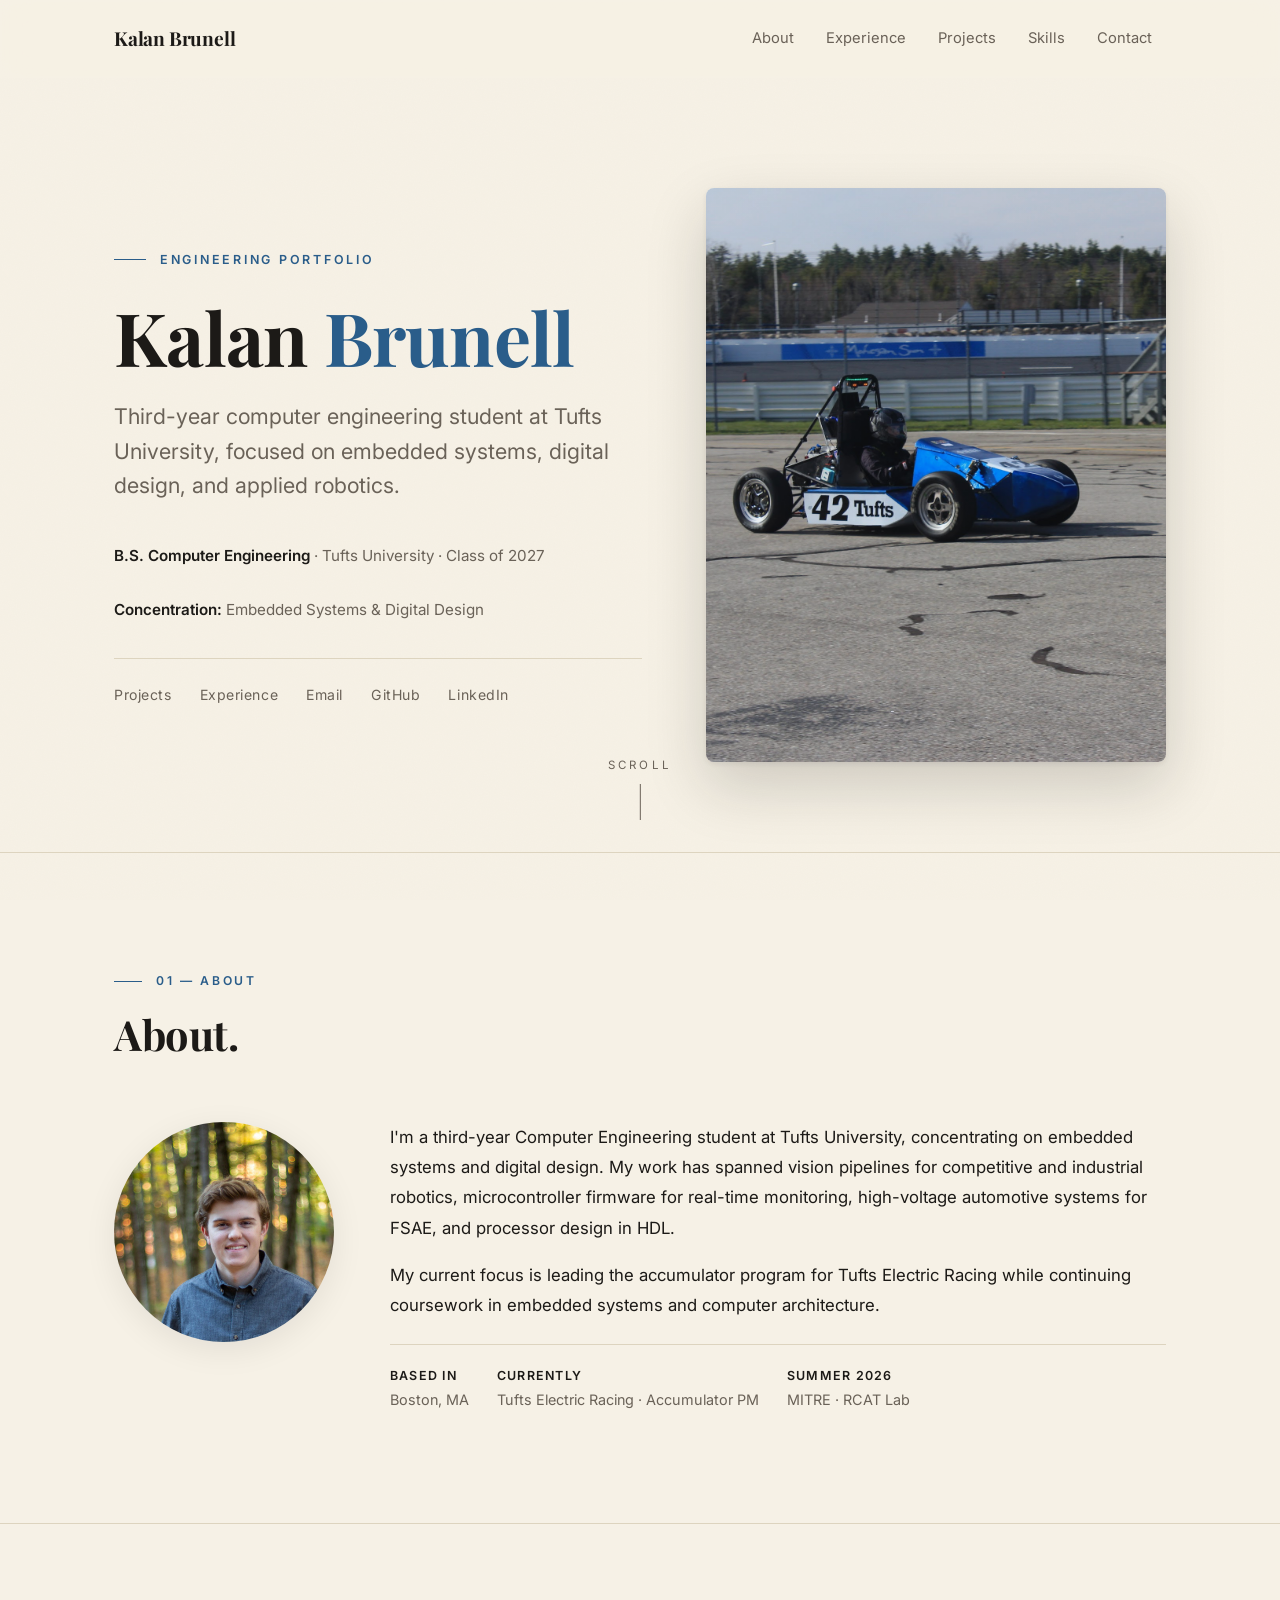
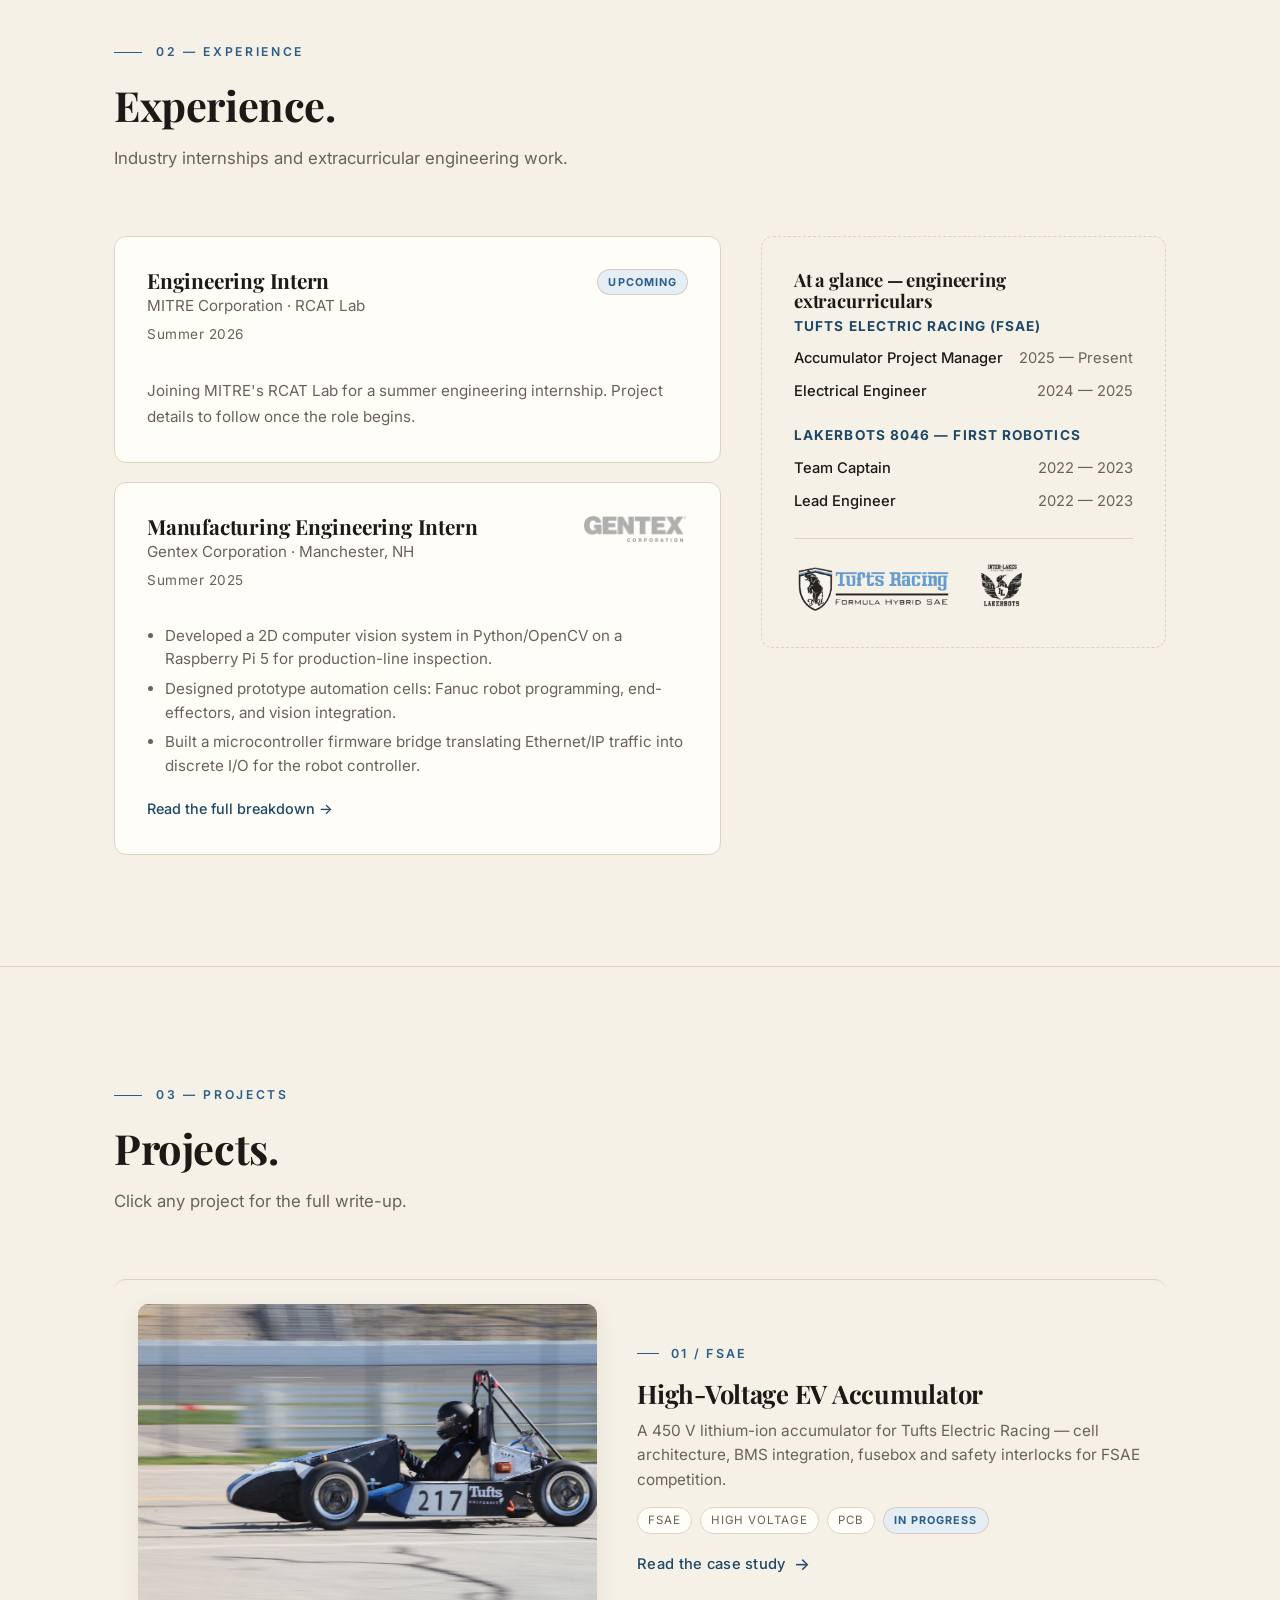
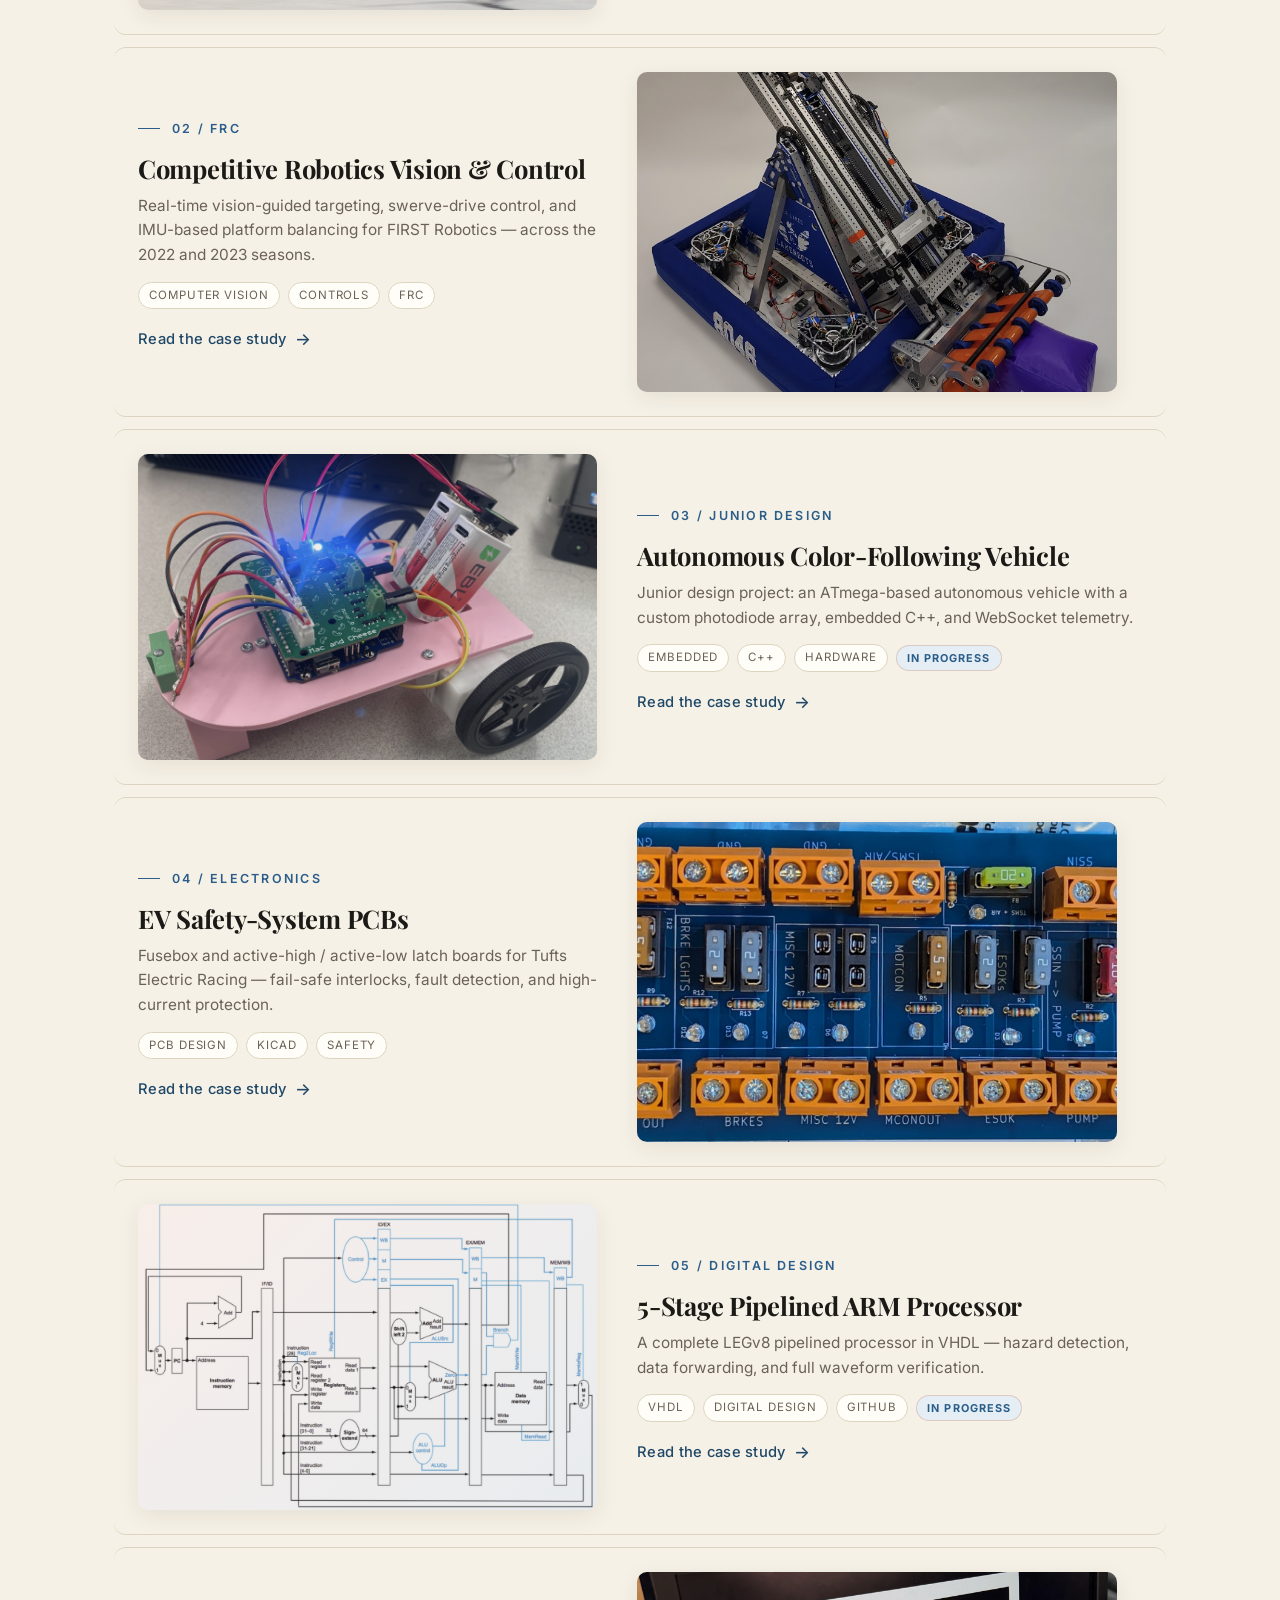
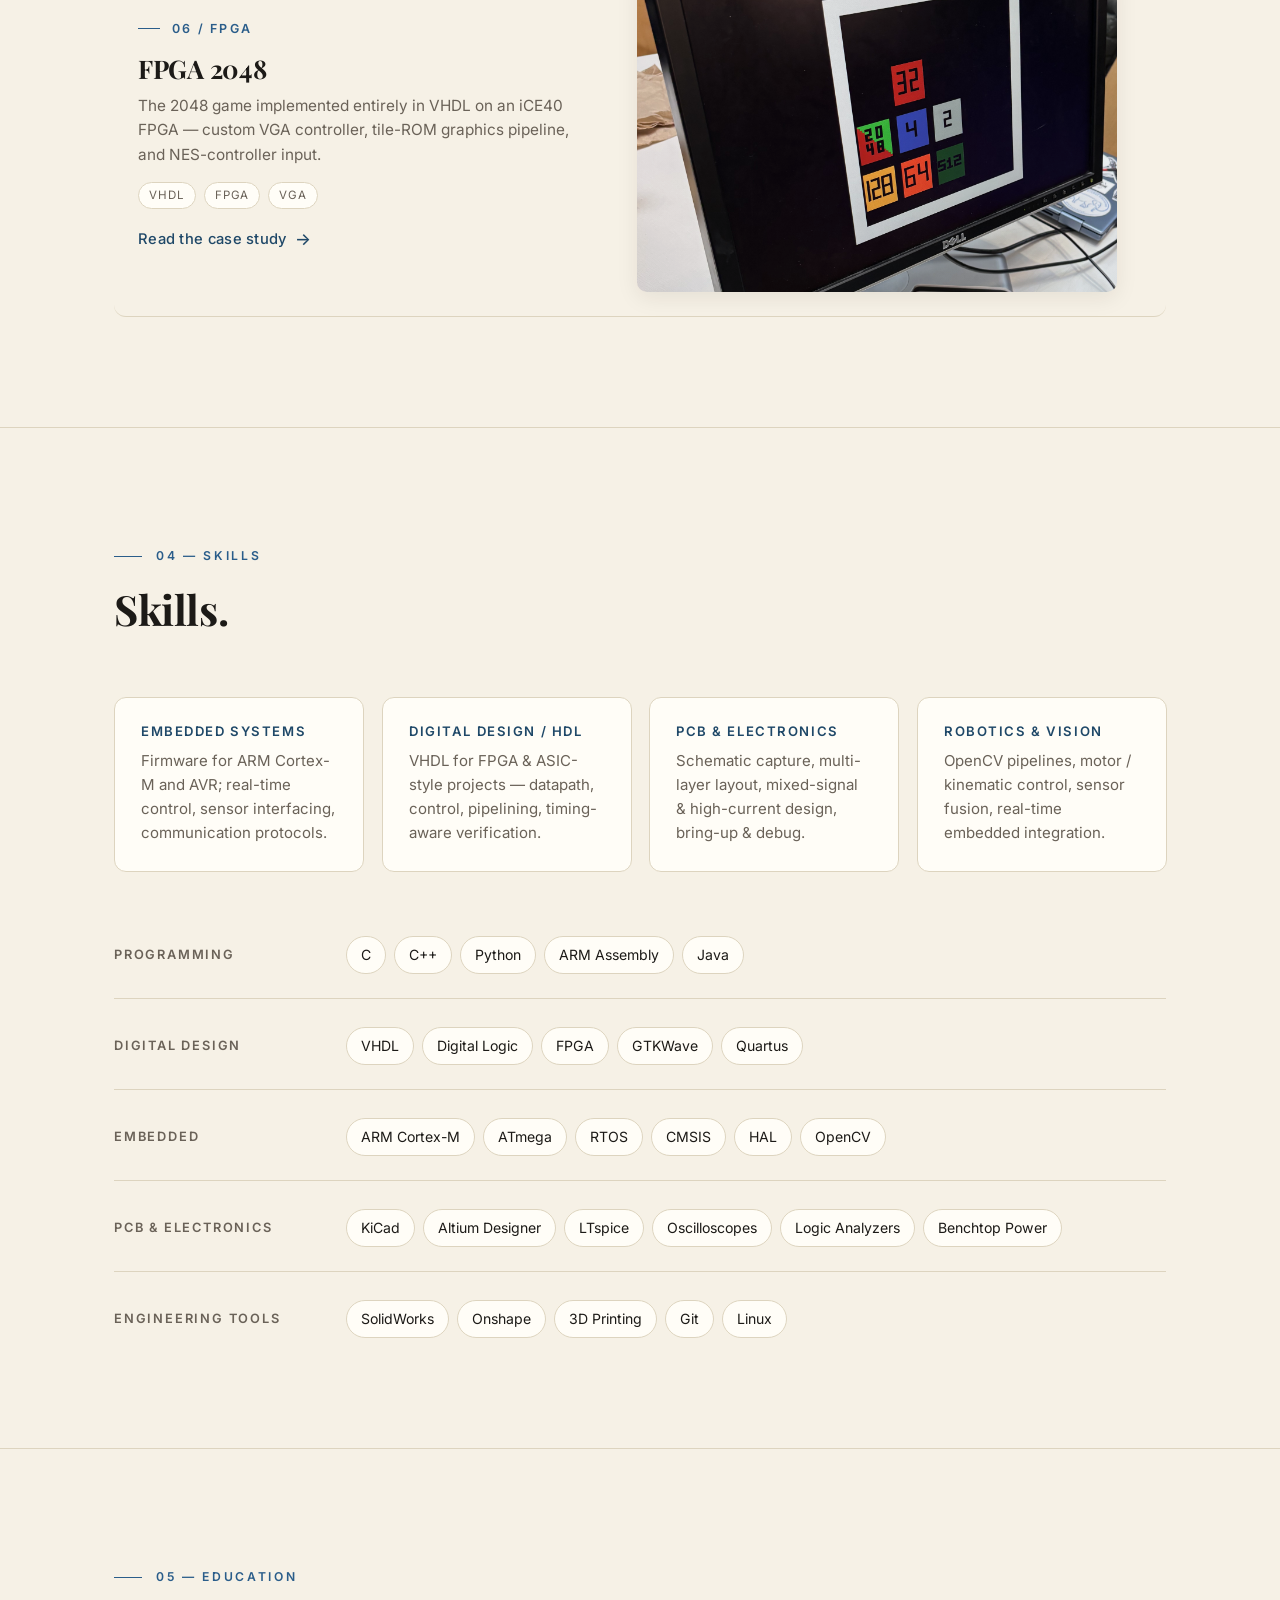
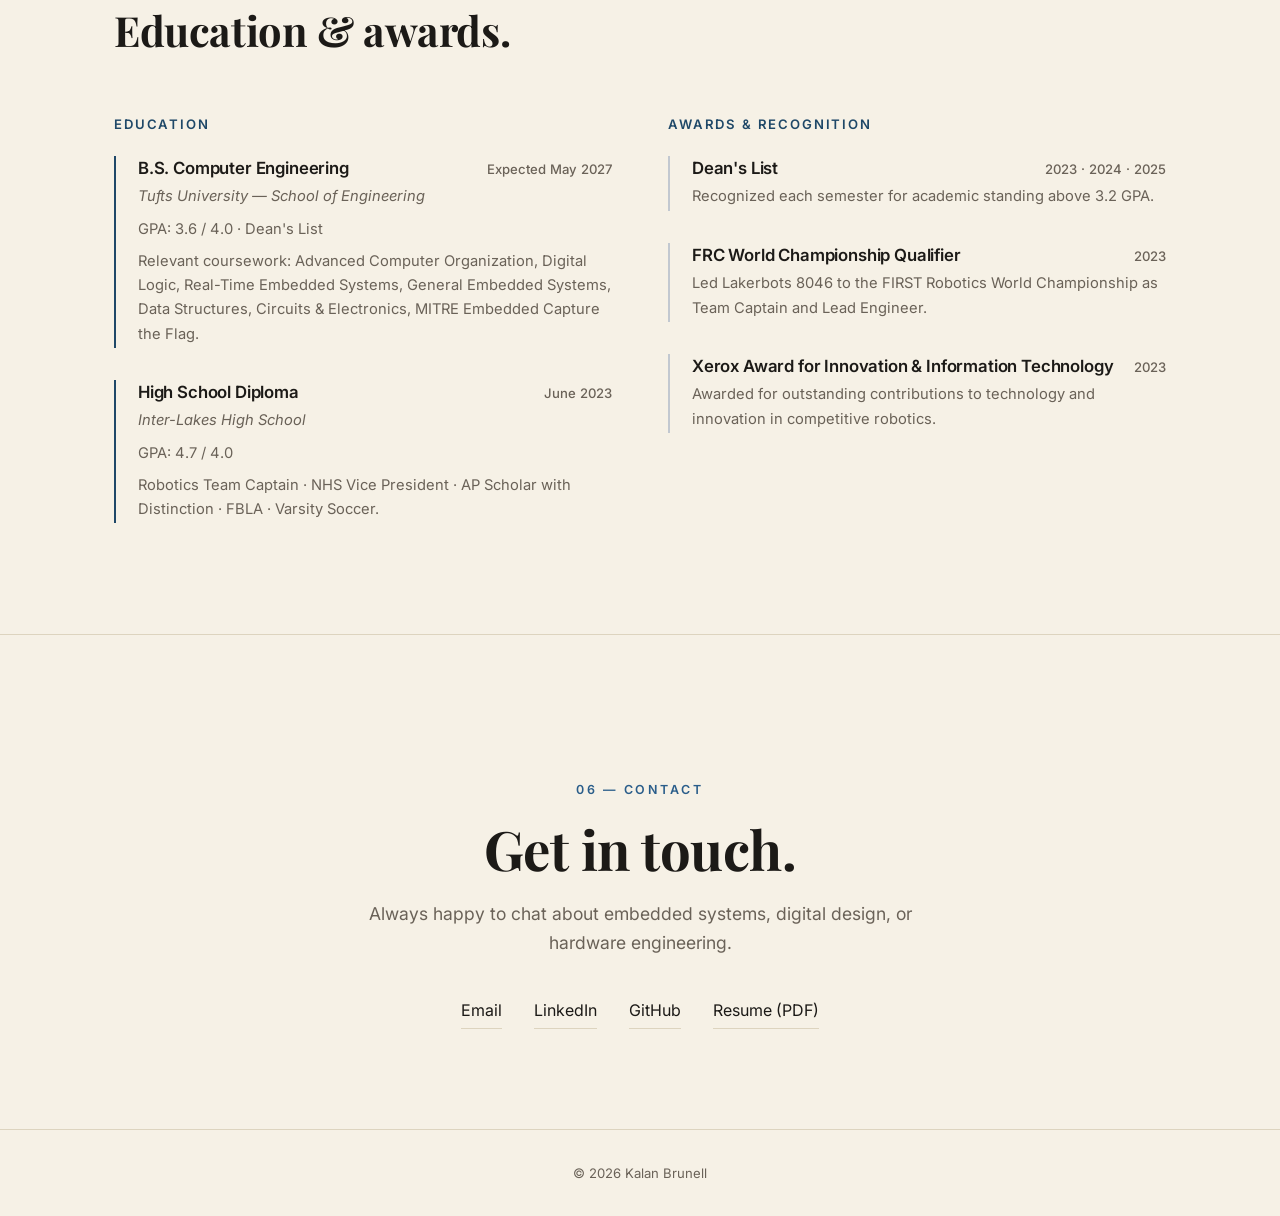
==== commit e01d0cdc: "Overhaul" ====
--- a/index.html
+++ b/index.html
@@ -5,14 +5,12 @@
 <meta name="viewport" content="width=device-width, initial-scale=1" />
 <title>Kalan Brunell — Engineering Portfolio</title>
 
-<!-- Meta / SEO -->
-<link rel="icon" href="/favicon.ico" />
-<meta name="description" content="Kalan Brunell — Engineering Portfolio" />
+<meta name="description" content="Kalan Brunell — Computer Engineering portfolio: embedded systems, digital design, applied robotics." />
 <meta property="og:title" content="Kalan Brunell — Engineering Portfolio" />
-<meta property="og:description" content="Kalan Brunell's engineering portfolio showcasing projects in embedded systems and robotics." />
+<meta property="og:description" content="Computer Engineering portfolio showcasing embedded systems, digital design, and applied robotics." />
 <meta property="og:type" content="website" />
 <meta property="og:url" content="https://kalanbrunell.site/" />
-<meta property="og:image" content="https://kalanbrunell.site/og-card.jpg" />
+<meta property="og:image" content="https://kalanbrunell.site/images/hero/TER26.JPG" />
 
 <!-- Google tag (gtag.js) -->
 <script async src="https://www.googletagmanager.com/gtag/js?id=G-B1149WE8N1"></script>
@@ -23,1656 +21,476 @@
   gtag('config', 'G-B1149WE8N1');
 </script>
 
-<link href="https://fonts.googleapis.com/css2?family=Playfair+Display:wght@600;800&family=Inter:wght@400;500&display=swap" rel="stylesheet" />
-<style>
-  :root{
-    --bg: linear-gradient(135deg,#f2f3f4 0%, #eaeaea 100%);
-    --text:#212121;
-    --muted:#5e6770;
-    --card:#ffffff;
-    --accent:#00447c;       /* navy (primary) */
-    --accent-hover:#002756; /* deep navy (hover) */
-    --accent-alt:#035b7a;   /* teal (secondary) */
-    --neutral:#c6c3b6;      /* divider/beige */
-  }
-
-  *{ box-sizing:border-box }
-  html{ scroll-behavior:smooth; }
-  :target{ scroll-margin-top:80px; }
-
-  body{
-    margin:0;
-    font:16px/1.6 'Inter', system-ui, -apple-system, Segoe UI, Roboto, sans-serif;
-    color:var(--text);
-    background:var(--bg);
-  }
-  h1,h2,h3{ font-family:"Playfair Display", serif; margin:0 0 10px; color:var(--accent); }
-  a{ color:var(--accent); text-decoration:none; transition:color .2s ease; }
-  a:hover{ color:var(--accent-alt); }
-  .container{ max-width:1100px; margin:0 auto; padding:32px 20px; }
-
-  /* Nav */
-  .nav{
-    position:sticky; top:0; z-index:10;
-    display:flex; justify-content:space-between; align-items:center;
-    font-family:"Playfair Display", serif;
-    padding:16px 20px; margin-bottom:28px;
-    background:linear-gradient(135deg,#f2f3f4 0%, #eaeaea 100%);
-    border-bottom:1px solid var(--neutral);
-  }
-  .brand{ font-weight:800; font-size:24px; color:var(--accent); }
-  .nav a{ margin-left:16px; color:var(--muted); padding:6px 8px; border-radius:8px; }
-  .nav a:hover{ color:#fff; background:var(--accent); }
-  .nav a.active{ color:#fff; background:var(--accent-alt); }
-
-  /* Cards */
-  .card{
-    background:var(--card);
-    border-radius:14px;
-    padding:24px;
-    box-shadow:0 2px 8px rgba(0,0,0,.08);
-    border-top:4px solid var(--accent);
-    transition:box-shadow .18s ease, border-color .18s ease;
-    display:flex; flex-direction:column;
-  }
-  .card:hover{ box-shadow:0 8px 22px rgba(0,0,0,.16); border-top-color:var(--accent-alt); }
-
-  /* Layouts */
-  .hero{ display:grid; grid-template-columns: 1.4fr 360px; gap:24px; grid-template-rows: 1.3fr 0.7fr; align-items:stretch; }
-  .hero-main{ grid-row: span 2; height:100%; align-self:stretch; padding-bottom: 16px; }
-  .hero-side{ grid-column: 2; height:100%; align-self:stretch; padding-bottom: 16px; }
-  .section{ margin-top:56px; border-top:2px solid var(--neutral); padding-top:40px; }
-  .two-col{ display:grid; grid-template-columns:1fr 1fr; gap:24px; }
-  .grid{ 
-    display: grid; 
-    grid-template-columns: repeat(2, 1fr); 
-    gap: 24px; 
-    align-items: start;
-  }
-
-  /* Headshot */
-  .headshot{ width:160px; height:160px; border-radius:50%; object-fit:cover; margin-bottom:14px; box-shadow:0 2px 8px rgba(0,0,0,.14); }
-
-  /* Skills progress bars */
-  .skill-category { margin-bottom: 40px; }
-  .skill-category h4 { 
-    margin: 0 0 20px 0; 
-    color: var(--text); 
-    font-weight: 600; 
-    letter-spacing: 0.02em; 
-    font-size: 16px; 
-    text-transform: uppercase;
-  }
-  .skill-progress-labels {
-    display: flex;
-    justify-content: space-between;
-    margin-bottom: 15px;
-    margin-left: 220px; /* Align with progress bars */
-    font-size: 12px;
-    color: var(--muted);
-    font-weight: 500;
-  }
-  .skill-item {
-    display: flex;
-    align-items: center;
-    margin-bottom: 12px;
-    gap: 20px;
-  }
-  .skill-name {
-    min-width: 200px;
-    font-size: 14px;
-    color: var(--text);
-    font-weight: 500;
-  }
-  .skill-bar {
-    flex: 1;
-    height: 8px;
-    background-color: #e5e7eb;
-    border-radius: 4px;
-    overflow: hidden;
-    position: relative;
-  }
-  .skill-fill {
-    height: 100%;
-    background: linear-gradient(90deg, #6b7280, #374151);
-    border-radius: 4px;
-    transition: width 1.2s ease-in-out;
-    width: 0 !important; /* Start at 0, will be animated by JS */
-  }
-  .skill-fill.animated {
-    width: var(--target-width) !important; /* Will be set by JS */
-  }
-
-  /* Project card animations */
-  .card {
-    opacity: 0;
-    transform: translateY(15px);
-    transition: opacity 0.4s cubic-bezier(0.25, 0.46, 0.45, 0.94), transform 0.4s cubic-bezier(0.25, 0.46, 0.45, 0.94);
-  }
-  .card.animate-in {
-    opacity: 1;
-    transform: translateY(0);
-  }
-
-  /* Education & Awards */
-  .education-awards {
-    display: grid;
-    grid-template-columns: 1fr 1fr;
-    gap: 30px;
-    max-width: 1000px;
-    margin: 0 auto;
-  }
-  .education-item, .awards-section {
-    background: #f8f9fa;
-    border-radius: 12px;
-    padding: 24px;
-    border-left: 4px solid var(--accent);
-  }
-  @media (max-width: 768px) {
-    .education-awards {
-      grid-template-columns: 1fr;
-      gap: 20px;
-    }
-  }
-  .education-header, .award-header {
-    display: flex;
-    justify-content: space-between;
-    align-items: flex-start;
-    margin-bottom: 8px;
-    gap: 16px;
-  }
-  .education-header h3, .award-header h4 {
-    margin: 0;
-    color: var(--text);
-    font-weight: 600;
-  }
-  .education-date, .award-date {
-    color: var(--accent);
-    font-weight: 600;
-    font-size: 14px;
-    white-space: nowrap;
-  }
-  .education-item h4 {
-    margin: 0;
-    color: var(--text);
-    font-weight: 600;
-    font-size: 16px;
-  }
-  .education-item h5 {
-    margin: 8px 0 12px 0;
-    color: var(--muted);
-    font-weight: 500;
-    font-size: 15px;
-  }
-  .education-details {
-    line-height: 1.6;
-    margin: 0;
-    color: var(--text);
-  }
-  .awards-section h3 {
-    margin: 0 0 20px 0;
-    color: var(--text);
-    font-size: 18px;
-    font-weight: 600;
-  }
-  .award-item {
-    margin-bottom: 16px;
-    padding-bottom: 16px;
-    border-bottom: 1px solid #e5e7eb;
-  }
-  .award-item:last-child {
-    border-bottom: none;
-    margin-bottom: 0;
-    padding-bottom: 0;
-  }
-  .award-item p {
-    margin: 4px 0 0 0;
-    line-height: 1.5;
-    color: var(--muted);
-  }
-
-  /* Buttons */
-  .btn{ display:inline-block; padding:10px 14px; border-radius:10px; font-weight:600; background:var(--accent); color:#fff; text-decoration:none; transition:transform .05s ease, background .2s ease; }
-  .btn:hover{ background:var(--accent-alt); }
-  .btn:active{ transform:translateY(1px); }
-  .btn--ghost{ display:inline-block; padding:10px 14px; border-radius:10px; font-weight:600; border:2px solid var(--accent); color:var(--accent); background:transparent; text-decoration:none; transition: all 0.2s ease; }
-  .btn--ghost:hover{ border-color:var(--accent-hover); color:var(--accent-hover); background: rgba(59, 130, 246, 0.05); }
-
-  /* Slightly smaller resume card variant */
-  .resume-card{ padding:16px; border-radius:12px; border-top-width:3px; font-size:0.98rem; }
-  .resume-cta{ display:flex; flex-direction:column; gap:12px; }
-  .resume-cta__row{ display:flex; gap:14px; flex-wrap:wrap; }
-  .resume-cta small{ color:var(--muted); }
-  
-  /* Resume modal iframe styling */
-  .resume-iframe-container {
-    border: 2px solid #e5e7eb;
-    border-radius: 12px;
-    overflow: hidden;
-    background: white;
-    box-shadow: 0 4px 6px -1px rgba(0, 0, 0, 0.1);
-  }
-
-  /* Clickable cards */
-  .openable{ cursor:pointer; user-select:none; }
-
-  /* Modal */
-  .modal{ position:fixed; inset:0; display:none; align-items:center; justify-content:center; background:rgba(0,0,0,.60); padding:24px; z-index:1000; }
-  .modal[open]{ display:flex; }
-  .modal__panel{ background:#fff; color:#1f2937; width:min(1100px, 96vw); max-height:90vh; border-radius:16px; overflow:auto; box-shadow:0 20px 60px rgba(0,0,0,.35); border-top:6px solid var(--accent); }
-  .modal__head{ position:sticky; top:0; background:linear-gradient(#ffffff, #ffffffee); display:flex; justify-content:space-between; align-items:center; padding:16px 20px; border-bottom:1px solid var(--neutral); z-index:1; }
-  .modal__title{ margin:0; font-family:"Playfair Display", serif; font-size:22px; color:var(--accent); }
-  .modal__close{ border:none; background:#f3f4f6; padding:8px 12px; border-radius:10px; cursor:pointer; }
-  .modal__close:hover{ background:var(--accent-alt); color:#fff; }
-  .modal__body{ padding:20px; display:grid; grid-template-columns: 1fr; gap:16px; }
-  .modal__meta{ color:var(--muted); font-size:14px; }
-  .figure{ background:#fafafa; border:1px solid var(--neutral); border-radius:12px; padding:10px; }
-  .figure img{ width:100%; height:auto; display:block; border-radius:8px; }
-  .figure figcaption{ font-size:13px; color:#64748b; margin-top:8px; }
-
-  pre{ background:#0b1020; color:#e5e7eb; padding:12px; border-radius:10px; overflow:auto; }
-
-  /* Image Credits */
-  .image-credits{ 
-    background:#f8f9fa; 
-    border:1px solid var(--neutral); 
-    border-radius:8px; 
-    padding:12px; 
-    margin-top:24px; 
-    font-size:12px; 
-    color:var(--muted); 
-  }
-  .image-credits h4{ 
-    margin:0 0 8px; 
-    font-size:13px; 
-    color:var(--accent); 
-    font-weight:600; 
-  }
-  .image-credits ul{ 
-    margin:0; 
-    padding-left:16px; 
-    list-style:none; 
-  }
-  .image-credits li{ 
-    margin:4px 0; 
-    position:relative; 
-  }
-  .credits-btn{ 
-    display:inline-block; 
-    padding:6px 10px; 
-    font-size:12px; 
-    color:var(--muted); 
-    background:#f3f4f6; 
-    border:1px solid var(--neutral); 
-    border-radius:6px; 
-    cursor:pointer; 
-    text-decoration:none; 
-    margin-top:16px; 
-  }
-  .credits-btn:hover{ 
-    background:var(--accent); 
-    color:#fff; 
-    border-color:var(--accent); 
-  }
-
-  @media (max-width: 900px){
-    .hero{ grid-template-columns:1fr; }
-    .hero-main{ grid-row:auto; }
-    .hero-side{ grid-column:auto; }
-    .two-col{ grid-template-columns:1fr; }
-  }
-
-  /* Mobile responsiveness */
-  @media (max-width: 768px) {
-    .container { padding: 16px; }
-    .nav { padding: 12px 16px; font-size: 14px; }
-    .nav > div:last-child { gap: 16px; }
-    
-    .hero { gap: 16px; }
-    .hero-main, .hero-side { padding: 16px; }
-    
-    .card { padding: 16px; }
-    .grid { gap: 16px; grid-template-columns: 1fr; }
-    .two-col { gap: 16px; }
-    
-    /* Force all inline grid layouts to single column on mobile */
-    div[style*="grid-template-columns: 1fr 1fr"] {
-      grid-template-columns: 1fr !important;
-      gap: 16px !important;
-    }
-    
-    /* Adjust figure sizing for mobile */
-    .figure { margin: 0 auto 16px; max-width: 100%; }
-    .figure img { width: 100%; }
-    
-    /* Modal adjustments */
-    .modal__body { padding: 16px; }
-    .modal__meta { font-size: 13px; }
-    
-    /* Typography adjustments */
-    h1 { font-size: 28px; }
-    h2 { font-size: 24px; }
-    h3 { font-size: 20px; }
-    p { font-size: 14px; line-height: 1.6 !important; }
-  }
-
-  @media (max-width: 480px) {
-    .container { padding: 12px; }
-    .nav { flex-direction: column; gap: 12px; text-align: center; padding: 12px; }
-    .nav > div:last-child { 
-      justify-content: center; 
-      flex-wrap: wrap;
-      display: flex;
-    }
-    .nav a { 
-      margin: 4px 8px; 
-      padding: 8px 12px; 
-      min-height: 44px; /* Touch target size */
-      display: flex;
-      align-items: center;
-      justify-content: center;
-    }
-    .brand { font-size: 20px; }
-    
-    .hero-main, .hero-side, .card { padding: 12px; }
-    
-    h1 { font-size: 24px; }
-    h2 { font-size: 20px; }
-    h3 { font-size: 18px; }
-    p { font-size: 13px; }
-    
-    /* Stack all content vertically */
-    .hero { grid-template-columns: 1fr; gap: 12px; }
-    .grid { grid-template-columns: 1fr; gap: 12px; }
-    
-    /* Ensure buttons are touch-friendly */
-    .btn { 
-      padding: 12px 20px; 
-      font-size: 14px; 
-      min-height: 44px;
-      display: flex;
-      align-items: center;
-      justify-content: center;
-    }
-    
-    /* Make modals more mobile-friendly */
-    .modal {
-      padding: 8px;
-    }
-    .modal__content {
-      max-height: 90vh;
-      width: 95%;
-      margin: 5vh auto;
-    }
-  }
-  
-</style>
+<link rel="preconnect" href="https://fonts.googleapis.com" />
+<link rel="preconnect" href="https://fonts.gstatic.com" crossorigin />
+<link href="https://fonts.googleapis.com/css2?family=Playfair+Display:ital,wght@0,600;0,700;0,800;1,500&family=Inter:wght@400;500;600&display=swap" rel="stylesheet" />
+<link rel="stylesheet" href="assets/css/site.css" />
 </head>
 <body>
-  <div class="nav">
-    <div class="brand">
-      <div>Kalan Brunell</div>
-      <div style="font-size: 14px; font-weight: 400; color: var(--muted);">Computer Engineer</div>
-    </div>
-    <div>
+
+<!-- ============================
+     Nav
+     ============================ -->
+<nav class="nav">
+  <div class="nav__inner">
+    <a class="nav__brand" href="#top">Kalan Brunell</a>
+    <div class="nav__links">
       <a href="#about">About</a>
       <a href="#experience">Experience</a>
       <a href="#projects">Projects</a>
       <a href="#skills">Skills</a>
-      <a href="#education">Education & Awards</a>
       <a href="#contact">Contact</a>
     </div>
   </div>
-
-  <div class="container">
-    <!-- HERO -->
-    <section id="about" class="hero">
-      <!-- Left column (spans two rows) -->
-      <div class="card hero-main" style="padding: 24px 24px 12px 24px;">
-        <div style="display:flex; align-items:center; gap:20px; min-height:160px;">
-          <img src="headshot.jpg" alt="Headshot of Kalan Brunell" class="headshot" style="margin-left:12px;" />
-          <span style="font-size:2.2rem; font-weight:700; color:var(--accent); font-family:'Playfair Display', serif; margin-left:48px;">Kalan Brunell</span>
-        </div>
+</nav>
+
+<!-- ============================
+     Hero
+     ============================ -->
+<header id="top" class="container">
+  <section class="hero">
+    <div class="hero__text">
+      <p class="hero__eyebrow reveal">Engineering Portfolio</p>
+      <h1 class="hero__name reveal delay-1">Kalan <em>Brunell</em></h1>
+      <p class="hero__tagline reveal delay-2">
+        Third-year computer engineering student at Tufts University, focused on embedded systems,
+        digital design, and applied robotics.
+      </p>
+      <div class="hero__meta reveal delay-3">
+        <span><strong>B.S. Computer Engineering</strong> · Tufts University · Class of 2027</span>
+        <span><strong>Concentration:</strong> Embedded Systems &amp; Digital Design</span>
+      </div>
+
+      <div class="hero__quicklinks reveal delay-4">
+        <a href="#projects">Projects</a>
+        <a href="#experience">Experience</a>
+        <a href="mailto:kbrunell06@gmail.com">Email</a>
+        <a href="https://github.com/kalanbrunell" target="_blank" rel="noopener">GitHub</a>
+        <a href="https://www.linkedin.com/in/kalan-brunell-50b65b286/" target="_blank" rel="noopener">LinkedIn</a>
+      </div>
+    </div>
+
+    <aside class="hero__visual reveal delay-2">
+      <figure class="hero__figure">
+        <img src="images/hero/TER26.JPG" alt="Tufts Electric Racing car" />
+      </figure>
+    </aside>
+
+    <div class="hero__scroll" aria-hidden="true">Scroll</div>
+  </section>
+</header>
+
+<!-- ============================
+     About
+     ============================ -->
+<section id="about" class="section">
+  <div class="container">
+    <div class="section__head reveal">
+      <p class="section__eyebrow">01 — About</p>
+      <h2>About.</h2>
+    </div>
+
+    <div class="about">
+      <img class="about__photo reveal" src="images/about/headshot.jpg" alt="Headshot of Kalan Brunell" />
+      <div class="about__body reveal delay-1">
         <p>
-          I'm a third-year Computer Engineering student at Tufts University, concentrating on embedded systems and digital design. 
-          My work has included developing vision pipelines for both competitive and industrial robotics, writing microcontroller firmware for real-time monitoring, 
-          engineering all-electric automotive systems, and designing processors in HDL. I enjoy tackling complex problems that require expertise in both 
-          hardware and software, and I aim to create solutions that are reliable, efficient, and practical.
+          I'm a third-year Computer Engineering student at Tufts University, concentrating on embedded
+          systems and digital design. My work has spanned vision pipelines for competitive and industrial
+          robotics, microcontroller firmware for real-time monitoring, high-voltage automotive systems
+          for FSAE, and processor design in HDL.
         </p>
-        <p style="margin-top:16px; margin-bottom:0; color:var(--muted); font-weight:600;">Tufts University | Bachelor of Science in Computer Engineering | Class of 2027</p>
-      </div>
-
-      <!-- Right column (row 1) -->
-      <div class="card hero-side" id="contact" style="padding: 12px 24px 16px 24px;">
-        <h2 style="margin-bottom:0;">Contact</h2>
-        <div style="display: flex; flex-direction: column; gap: 12px; margin-top: 16px;">
-          <a href="mailto:kbrunell06@gmail.com" class="btn--ghost" style="text-align: center;">
-            Email: kbrunell06@gmail.com
-          </a>
-          <a href="https://www.linkedin.com/in/kalan-brunell-50b65b286/" target="_blank" rel="noopener" class="btn--ghost" style="text-align: center;">
-            LinkedIn: kalan-brunell-50b65b286
-          </a>
-          <a href="https://github.com/kalanbrunell" target="_blank" rel="noopener" class="btn--ghost" style="text-align: center;">
-            GitHub: kalanbrunell
-          </a>
-        </div>
-      </div>
-
-      <!-- Right column (row 2) — Resume card stacked under Contact -->
-      <div class="card hero-side resume-card" style="padding: 12px 24px 16px 24px;">
-        <h2 style="margin-bottom:0;">Resume</h2>
-        <div style="display: flex; flex-direction: column; gap: 12px; margin-top: 16px; margin-bottom:0;">
-          <button class="btn--ghost openable" data-open-modal="resume-view" tabindex="0" role="button" aria-label="View Resume" style="text-align: center;">View Resume</button>
-          <a class="btn--ghost" href="Brunell_Kalan_Resume.pdf" download style="text-align: center;">Download PDF</a>
-        </div>
-      </div>
-    </section>
-
-    <!-- Engineering Experience -->
-    <section id="experience" class="section">
-      <h2>Engineering Experience</h2>
-      <div class="two-col">
-        <!-- Expandable card: key matches template id below (tmpl-exp-gentex) -->
-        <div class="card openable" data-open-modal="exp-gentex" tabindex="0" role="button" aria-label="Open Gentex internship details">
-          <div style="display: flex; align-items: flex-end; justify-content: space-between; margin-bottom: 8px;">
-            <h3 style="margin: 0;">Manufacturing Engineering Intern</h3>
-            <img src="gentexlogo.png" alt="Gentex Logo" style="height: 24px; width: auto; opacity: 0.8; flex-shrink: 0;">
-          </div>
-          <h4 style="margin: 0.2em 0 0 0;">Gentex Corporation · Manchester, NH</h4>
-          <!-- PREVIEW CONTENT (visible on the card before opening) -->
-          -Summer 2025-
+        <p>
+          My current focus is leading the accumulator program for Tufts Electric Racing while continuing
+          coursework in embedded systems and computer architecture.
+        </p>
+        <div class="about__meta">
+          <div>
+            <strong>Based In</strong>
+            Boston, MA
+          </div>
+          <div>
+            <strong>Currently</strong>
+            Tufts Electric Racing · Accumulator PM
+          </div>
+          <div>
+            <strong>Summer 2026</strong>
+            MITRE · RCAT Lab
+          </div>
+        </div>
+      </div>
+    </div>
+  </div>
+</section>
+
+<!-- ============================
+     Experience
+     ============================ -->
+<section id="experience" class="section">
+  <div class="container">
+    <div class="section__head reveal">
+      <p class="section__eyebrow">02 — Experience</p>
+      <h2>Experience.</h2>
+      <p class="section__lead">Industry internships and extracurricular engineering work.</p>
+    </div>
+
+    <div class="experience">
+      <div class="experience__main">
+        <div class="exp-card exp-card--upcoming reveal">
+          <div class="exp-card__head">
+            <div>
+              <h3 class="exp-card__title">Engineering Intern</h3>
+              <p class="exp-card__org">MITRE Corporation · RCAT Lab</p>
+              <p class="exp-card__date">Summer 2026</p>
+            </div>
+            <span class="proj-status">Upcoming</span>
+          </div>
+          <p style="color: var(--muted); font-size: 0.95rem; margin: 0;">
+            Joining MITRE's RCAT Lab for a summer engineering internship. Project details to follow once the role begins.
+          </p>
+        </div>
+
+        <a class="exp-card reveal delay-1" href="experience/gentex.html">
+          <div class="exp-card__head">
+            <div>
+              <h3 class="exp-card__title">Manufacturing Engineering Intern</h3>
+              <p class="exp-card__org">Gentex Corporation · Manchester, NH</p>
+              <p class="exp-card__date">Summer 2025</p>
+            </div>
+            <img class="exp-card__logo" src="images/logos/gentexlogo.png" alt="Gentex logo" />
+          </div>
           <ul>
-            <li>Tasked with developing a 2D Computer Vision System capable of standalone product inspection and manufacturing automation integration.</li>
-            <li>Collaborated with the manufacturing engineering team to develop prototype automation cells for future deployment.</li>
-            <li>Responsible for product manufacturing and documentation sustainment.</li>
+            <li>Developed a 2D computer vision system in Python/OpenCV on a Raspberry Pi 5 for production-line inspection.</li>
+            <li>Designed prototype automation cells: Fanuc robot programming, end-effectors, and vision integration.</li>
+            <li>Built a microcontroller firmware bridge translating Ethernet/IP traffic into discrete I/O for the robot controller.</li>
           </ul>
-          <p style="color:var(--muted); font-size:14px; margin-top:8px;">View more details →</p>
-        </div>
-
-        <aside class="card">
-          <h3>At a Glance — Engineering Extracurriculars</h3>
-          <ul>
-            <li><strong>Formula Hybrid-Electric (FSAE) — Tufts Electric Racing</strong><br /></li>
-            <li>Accumulator Project Manager 2025 - Current</li>
-            <li>Electrical Engineer 2024 - 2025</li>
-            <p></p>
-            <li><strong>FIRST Robotics — Lakerbots 8046</strong><br /></li>
-            <li>Team Captain 2022 - 2023</li>
-            <li>Lead Engineer 2022 - 2023</li>
-          </ul>
-          
-          <div style="display: flex; justify-content: center; align-items: center; gap: 32px; margin-top: 16px; padding-top: 12px; border-top: 1px solid #e5e7eb;">
-            <img src="TERLogo.png" alt="Tufts Electric Racing Logo" style="height: 80px; width: auto; opacity: 0.8;">
-            <img src="lakerbotsLogo.png" alt="Lakerbots 8046 Logo" style="height: 80px; width: auto; opacity: 0.8; margin-left: 20px;">
-          </div>
-        </aside>
-      </div>
-    </section>
-
-    <!-- Projects -->
-    <section id="projects" class="section">
-      <h2>Projects</h2>
-      <div class="grid">
-        <!-- Keys have NO spaces and match template ids (tmpl-proj-*) -->
-
-        <div class="card openable" data-open-modal="proj-accumulator" tabindex="0" role="button" aria-label="Open details">
-          <div style="display: flex; align-items: flex-start; justify-content: space-between; margin-bottom: 8px;">
-            <div style="flex: 1;">
-              <h3 style="margin: 0;">Electric Vehicle Accumulator</h3>
-              <h4 style="margin: 0.2em 0 0 0;">Tufts Electric Racing - Formula-Hybrid Electric</h4>
-            </div>
-            <img src="TERLogo.png" alt="Tufts Electric Racing" style="height: 32px; width: auto; opacity: 1; flex-shrink: 0; margin-left: 12px;">
-          </div>
-          <!-- PREVIEW CONTENT (visible on the card before opening) -->
-          <div style="margin: 12px 0;">
-            <img src="firstChargeCar.JPG" alt="EV Accumulator System" style="width: 100%; height: auto; border-radius: 8px; margin-bottom: 8px;">
-            <p style="margin: 0; color: var(--muted); font-size: 13px; line-height: 1.4;">450V lithium-ion accumulator system with custom PCBs, safety circuits, and high-voltage integration for Formula-Hybrid electric racing.</p>
-          </div>
-          <div style="display: flex; justify-content: space-between; align-items: center;">
-            <span style="background: #fbbf24; color: #92400e; font-size: 11px; font-weight: 600; padding: 2px 8px; border-radius: 12px; text-transform: uppercase;">In Progress</span>
-            <p style="color:var(--muted); font-size:14px; margin: 0;">View details →</p>
-          </div>
-        </div>
-
-        <div class="card openable" data-open-modal="proj-vision" tabindex="0" role="button" aria-label="Open Vision System details">
-          <div style="display: flex; align-items: flex-start; justify-content: space-between; margin-bottom: 8px;">
-            <div style="flex: 1;">
-              <h3 style="margin: 0;">Competitive Robotics Vision and Control</h3>
-              <h4 style="margin: 0.2em 0 0 0;">Lakerbots 8046 - FIRST Robotics Competition</h4>
-            </div>
-            <img src="lakerbotsLogo.png" alt="Lakerbots 8046" style="height: 58px; width: auto; opacity: 1; flex-shrink: 0; margin-left: 12px;">
-          </div>
-          <!-- PREVIEW CONTENT -->
-          <div style="margin: 12px 0;">
-            <img src="chargedUpRobot.png" alt="Robotics Vision System" style="width: 100%; height: auto; border-radius: 8px; margin-bottom: 8px;">
-            <p style="margin: 0; color: var(--muted); font-size: 13px; line-height: 1.4;">Real-time 3D target localization system with swerve drive integration and autonomous control for competitive robotics.</p>
-          </div>
-          <p style="color:var(--muted); font-size:14px;">View details →</p>
-        </div>
-
-        <div class="card openable" data-open-modal="proj-arm" tabindex="0" role="button" aria-label="Open ARM Processor details">
-          <h3>5-Stage Pipelined Processor</h3>
-          <div style="margin: 12px 0;">
-            <img src="scCPUEntity.png" alt="Single-cycle CPU Entity Declaration" style="width: 100%; height: 160px; object-fit: cover; border-radius: 8px; margin-bottom: 8px;">
-            <p style="margin: 0; color: var(--muted); font-size: 13px; line-height: 1.4;">Complete 5-stage pipelined ARM processor designed in VHDL with hazard detection, data forwarding, and comprehensive simulation testing.</p>
-          </div>
-          <div style="margin-bottom: 8px;">
-            <a href="https://github.com/kalanbrunell/5-Stage-Pipelined-Processor" target="_blank" rel="noopener" class="btn--ghost" style="font-size: 13px; padding: 6px 12px;">
-              View on GitHub
-            </a>
-          </div>
-          <p style="color:var(--muted); font-size:14px;">View details →</p>
-        </div>
-
-        <div class="card openable" data-open-modal="proj-fpga" tabindex="0" role="button" aria-label="Open FPGA Game details">
-          <h3>FPGA 2048 Game</h3>
-          <div style="margin: 12px 0;">
-            <img src="2048Game.jpeg" alt="FPGA 2048 Game Screenshot" style="width: 100%; height: 160px; object-fit: cover; border-radius: 8px; margin-bottom: 8px;">
-            <p style="margin: 0; color: var(--muted); font-size: 13px; line-height: 1.4;">Complete 2048 game implemented in pure VHDL with custom VGA controller, graphics pipeline, and hardware-based game logic.</p>
-          </div>
-          <div style="margin-bottom: 8px;">
-            <a href="https://github.com/kalanbrunell/VHDL_Arcade_Game" target="_blank" rel="noopener" class="btn--ghost" style="font-size: 13px; padding: 6px 12px;">
-              View on GitHub
-            </a>
-          </div>
-          <p style="color:var(--muted); font-size:14px;">View details →</p>
-        </div>
-
-        <div class="card openable" data-open-modal="proj-color-following" tabindex="0" role="button" aria-label="Open details">
-          <div style="display: flex; align-items: flex-start; justify-content: space-between; margin-bottom: 8px;">
-            <div style="flex: 1;">
-              <h3 style="margin: 0;">Autonomous Color Following Vehicle</h3>
-              <h4 style="margin: 0.2em 0 0 0;">Junior Design Project - Autonomous Systems</h4>
-            </div>
-          </div>
-          <!-- PREVIEW CONTENT (visible on the card before opening) -->
-          <div style="margin: 12px 0;">
-            <img src="JuniorDesignRobot.png" alt="Autonomous Color Following Vehicle" style="width: 100%; height: auto; border-radius: 8px; margin-bottom: 8px;">
-            <p style="margin: 0; color: var(--muted); font-size: 13px; line-height: 1.4;">Junior design project developing an autonomous vehicle system using embedded ATMega MCU for color detection and navigation.</p>
-          </div>
-          <p style="color:var(--muted); font-size:14px;">View details →</p>
-        </div>
-
-        <div class="card openable" data-open-modal="proj-pcbs" tabindex="0" role="button" aria-label="Open details">
-          <div style="display: flex; align-items: flex-start; justify-content: space-between; margin-bottom: 8px;">
-            <div style="flex: 1;">
-              <h3 style="margin: 0;">Electric Vehicle Safety PCB Design</h3>
-              <h4 style="margin: 0.2em 0 0 0;">Tufts Electric Racing - Formula-Hybrid Electric</h4>
-            </div>
-            <img src="TERLogo.png" alt="Tufts Electric Racing" style="height: 32px; width: auto; opacity: 1; flex-shrink: 0; margin-left: 12px;">
-          </div>
-          <!-- PREVIEW CONTENT (visible on the card before opening) -->
-          <div style="margin: 12px 0; text-align: center;">
-            <img src="activeHighLatch.png" alt="Latch PCB" style="width: 65%; height: auto; border-radius: 8px; margin-bottom: 8px;">
-            <p style="margin: 0; color: var(--muted); font-size: 13px; line-height: 1.4;"></p>
-          </div>
-          <p style="color:var(--muted); font-size:14px;">View details →</p>
-        </div>
-      </div>
-    </section>
-
-    <!-- Skills -->
-    <section id="skills" class="section">
-      <h2>Skillset</h2>
-      <div class="skills">
-
-        <div class="skill-category">
-          <h4>Programming</h4>
-          <div class="skill-progress-labels">
-            <span>Introduced</span>
-            <span>Proficient</span>
-            <span>Advanced</span>
-          </div>
-          
-          <div class="skill-item">
-            <span class="skill-name">C/C++</span>
-            <div class="skill-bar">
-              <div class="skill-fill" data-width="90%"></div>
-            </div>
-          </div>
-          
-          <div class="skill-item">
-            <span class="skill-name">Python</span>
-            <div class="skill-bar">
-              <div class="skill-fill" data-width="90%"></div>
-            </div>
-          </div>
-          
-          <div class="skill-item">
-            <span class="skill-name">ARM Assembly</span>
-            <div class="skill-bar">
-              <div class="skill-fill" data-width="60%"></div>
-            </div>
-          </div>
-          
-        </div>
-
-        <div class="skill-category">
-          <h4>Digital Design</h4>
-          <div class="skill-progress-labels">
-            <span>Introduced</span>
-            <span>Proficient</span>
-            <span>Advanced</span>
-          </div>
-          
-          <div class="skill-item">
-            <span class="skill-name">VHDL</span>
-            <div class="skill-bar">
-              <div class="skill-fill" data-width="85%"></div>
-            </div>
-          </div>
-          
-          <div class="skill-item">
-            <span class="skill-name">Digital Logic Design</span>
-            <div class="skill-bar">
-              <div class="skill-fill" data-width="75%"></div>
-            </div>
-          </div>
-          
-          <div class="skill-item">
-            <span class="skill-name">FPGA Programming</span>
-            <div class="skill-bar">
-              <div class="skill-fill" data-width="50%"></div>
-            </div>
-          </div>
-        </div>
-
-        <div class="skill-category">
-          <h4>Embedded</h4>
-          <div class="skill-progress-labels">
-            <span>Introduced</span>
-            <span>Proficient</span>
-            <span>Advanced</span>
-          </div>
-
-          <div class="skill-item">
-            <span class="skill-name">RTOS</span>
-            <div class="skill-bar">
-              <div class="skill-fill" data-width="50%"></div>
-            </div>
-          </div>
-          
-          <div class="skill-item">
-            <span class="skill-name">CMSIS</span>
-            <div class="skill-bar">
-              <div class="skill-fill" data-width="45%"></div>
-            </div>
-          </div>
-          
-          <div class="skill-item">
-            <span class="skill-name">HAL</span>
-            <div class="skill-bar">
-              <div class="skill-fill" data-width="50%"></div>
-            </div>
-          </div>
-  
-        </div>
-
-        <div class="skill-category">
-          <h4>PCB DESIGN & ELECTRONICS</h4>
-          <div class="skill-progress-labels">
-            <span>Introduced</span>
-            <span>Proficient</span>
-            <span>Advanced</span>
-          </div>
-          
-          <div class="skill-item">
-            <span class="skill-name">Altium Designer</span>
-            <div class="skill-bar">
-              <div class="skill-fill" data-width="55%"></div>
-            </div>
-          </div>
-          
-          <div class="skill-item">
-            <span class="skill-name">KiCad</span>
-            <div class="skill-bar">
-              <div class="skill-fill" data-width="85%"></div>
-            </div>
-          </div>
-          
-          <div class="skill-item">
-            <span class="skill-name">LTspice</span>
-            <div class="skill-bar">
-              <div class="skill-fill" data-width="60%"></div>
-            </div>
-          </div>
-          
-          <div class="skill-item">
-            <span class="skill-name">Benchtop Electronics Equipment</span>
-            <div class="skill-bar">
-              <div class="skill-fill" data-width="85%"></div>
-            </div>
-          </div>
-        </div>
-
-        <div class="skill-category">
-          <h4>Other Engineering Tools</h4>
-          <div class="skill-progress-labels">
-            <span>Introduced</span>
-            <span>Proficient</span>
-            <span>Advanced</span>
-          </div>
-          
-          <div class="skill-item">
-            <span class="skill-name">Solidworks</span>
-            <div class="skill-bar">
-              <div class="skill-fill" data-width="65%"></div>
-            </div>
-          </div>
-          
-          <div class="skill-item">
-            <span class="skill-name">Onshape</span>
-            <div class="skill-bar">
-              <div class="skill-fill" data-width="75%"></div>
-            </div>
-          </div>
-          
-          <div class="skill-item">
-            <span class="skill-name">3D Printing</span>
-            <div class="skill-bar">
-              <div class="skill-fill" data-width="95%"></div>
-            </div>
-          </div>
-        </div>
-      </div>
-    </section>
-
-    <!-- Education & Awards -->
-    <section id="education" class="section">
-      <h2>Education & Awards</h2>
-      
-      <div class="education-awards">
-        <div class="education-column">
-          <div class="education-item">
-            <h3 style="margin: 0 0 20px 0; color: var(--text); font-size: 18px; font-weight: 600;">Education</h3>
-            <div class="education-header">
-              <h4>Bachelor of Science in Computer Engineering</h4>
-              <span class="education-date">Expected May 2027</span>
-            </div>
-            <h5>Tufts University - School of Engineering</h5>
-            <p class="education-details">
-              GPA: 3.6/4.0 · Dean's List</p>
-              
-            <div style="margin: 16px 0;"></div>
-              
-            <p class="education-details">
-              Relevant Coursework: Adv. Computer Organization, Digital Logic, Real-Time Embedded Systems, General Embedded Systems, 
-                Data Structures, Circuits and Electronics, MITRE Embedded Capture the Flag Competition.
-            </p>
-          </div>
-          
-          <div class="education-item" style="margin-top: 24px;">
-            <div class="education-header">
-              <h4>High School Diploma</h4>
-              <span class="education-date">Graduated June 2023</span>
-            </div>
-            <h5>Inter-Lakes High School</h5>
-            <p class="education-details">
-              GPA: 4.7/4.0</p>
-              
-            <div style="margin: 16px 0;"></div>
-              
-            <p class="education-details">
-              Relevant Activities: Robotics Team Captain, National Honor Society VP, 
-              AP Scholar with Distinction, Future Business Leaders of America, Varsity Soccer.
-            </p>
-          </div>
-        </div>
-
-        <div class="awards-column">
-          <div class="awards-section">
-            <h3>Awards & Recognition</h3>
-
-            <div class="award-item">
-              <div class="award-header">
-                <h4>Dean's List</h4>
-                <span class="award-date">2023, 2024, 2025</span>
-              </div>
-              <p>Awarded for maintaining a GPA above 3.2</p>
-            </div>
-
-            <div class="award-item">
-              <div class="award-header">
-                <h4>FIRST Robotics Competition - World Championship Qualifiers</h4>
-                <span class="award-date">2023</span>
-              </div>
-              <p>Led team to the World Championship as Team Captain and Lead Engineer</p>
-            </div>
-
-            <div class="award-item">
-              <div class="award-header">
-                <h4>Xerox Award for Innovation and Information Technology</h4>
-                <span class="award-date">2023</span>
-              </div>
-              <p>Recognized for outstanding contributions to technology and innovation in robotics</p>
-            </div>
-          </div>
-        </div>
-      </div>
-    </section>
-  </div>
-
-  <!-- MODAL DIALOG -->
-  <div class="modal" id="modal" aria-hidden="true" role="dialog" aria-modal="true" aria-labelledby="modal-title" aria-describedby="modal-body">
-    <div class="modal__panel" role="document">
-      <div class="modal__head">
-        <h3 class="modal__title" id="modal-title">Details</h3>
-        <button class="modal__close" id="modal-close" aria-label="Close">✕</button>
-      </div>
-      <div class="modal__body" id="modal-body"></div>
-    </div>
-  </div>
-
-  <!-- ========================= -->
-  <!-- CONTENT TEMPLATES (OPENED) -->
-  <!-- Add/edit the content that shows INSIDE the modal after a card is opened. -->
-  <!-- ========================= -->
-
-  <!-- Engineering Experience → Gentex -->
-  <template id="tmpl-exp-gentex">
-    <!-- OPENED CONTENT (shows inside the modal) -->
-    <div style="display: flex; align-items: center; justify-content: space-between; margin-bottom: 16px;">
-      <div class="modal__meta">Manufacturing Engineering Intern · Summer 2025 · Gentex Corporation, Manchester NH</div>
-      <img src="gentexlogo.png" alt="Gentex Logo" style="height: 32px; width: auto; opacity: 0.9;">
-    </div>
-    
-    <div style="background: #f8f9fa; border-left: 4px solid var(--accent); padding: 16px; border-radius: 8px; margin-bottom: 20px;">
-      <p><strong>Primary Objective:</strong> Develop and deploy a standalone 2D Computer Vision System capable of production-level product inspection and seamless integration with existing manufacturing automation infrastructure.</p>
-    </div>
-
-    <h3 style="color: var(--accent); margin-top: 24px; margin-bottom: 12px;">Day-to-Day Responsibilities</h3>
-    <div style="display: grid; grid-template-columns: repeat(auto-fit, minmax(280px, 1fr)); gap: 16px; margin-bottom: 24px;">
-      <div style="background: #fafafa; padding: 14px; border-radius: 8px; border: 1px solid #e5e7eb;">
-        <h4 style="color: var(--accent-alt); margin-top: 0;">Vision System Design</h4>
-        <p style="margin: 0; font-size: 14px;">Program Python-based vision system with OpenCV to serve as a proof of concept before diving into industrial solutions.</p>
-      </div>
-      <div style="background: #fafafa; padding: 14px; border-radius: 8px; border: 1px solid #e5e7eb;">
-        <h4 style="color: var(--accent-alt); margin-top: 0;">Automation Cell Development</h4>
-        <p style="margin: 0; font-size: 14px;">Develop necessary robot control sequences, design end-effectors and fixtures, and integrate vision systems into prototype automation cells.
-      </div>
-      <div style="background: #fafafa; padding: 14px; border-radius: 8px; border: 1px solid #e5e7eb;">
-        <h4 style="color: var(--accent-alt); margin-top: 0;">Manufacturing Support</h4>
-        <p style="margin: 0; font-size: 14px;">Sustain product manufacturing processes and maintain comprehensive technical documentation for production teams.</p>
-      </div>
-    </div>
-
-    <h3 style="color: var(--accent); margin-top: 24px; margin-bottom: 16px;">Project Development Journey</h3>
-    
-    <p style="line-height: 1.7; margin-bottom: 20px;">
-      At Gentex, I developed an automated vision inspection system to enhance existing manual inspection processes. 
-      Collaborating with manufacturing engineers, I identified key inspection points where computer vision could 
-      improve both accuracy and throughput. Designed for eventual integration into production, 
-      the system was engineered to operate robustly in a manufacturing environment with minimal human intervention. 
-      The prototype, built in Python using OpenCV and deployed on a Raspberry Pi 5, 
-      served as a proof of concept for evaluation in a controlled environment. Under the hood, it employed contour detection and template 
-      matching to compare captured images against predefined quality tolerances. The relevant outputs were displayed via a custom GUI which enabled 
-      real-time monitoring, logging of inspection results, and operator control. 
+          <span class="exp-card__more">Read the full breakdown →</span>
+        </a>
+      </div>
+
+      <aside class="exp-extras reveal delay-2">
+        <h3>At a glance — engineering extracurriculars</h3>
+
+        <div class="exp-extras__group">
+          <h4>Tufts Electric Racing (FSAE)</h4>
+          <div class="exp-extras__role"><strong>Accumulator Project Manager</strong><span>2025 — Present</span></div>
+          <div class="exp-extras__role"><strong>Electrical Engineer</strong><span>2024 — 2025</span></div>
+        </div>
+
+        <div class="exp-extras__group">
+          <h4>Lakerbots 8046 — FIRST Robotics</h4>
+          <div class="exp-extras__role"><strong>Team Captain</strong><span>2022 — 2023</span></div>
+          <div class="exp-extras__role"><strong>Lead Engineer</strong><span>2022 — 2023</span></div>
+        </div>
+
+        <div class="exp-extras__logos">
+          <img src="images/logos/TERLogo.png" alt="Tufts Electric Racing logo" />
+          <img src="images/logos/lakerbotsLogo.png" alt="Lakerbots 8046 logo" />
+        </div>
+      </aside>
+    </div>
+  </div>
+</section>
+
+<!-- ============================
+     Projects
+     ============================ -->
+<section id="projects" class="section">
+  <div class="container">
+    <div class="section__head reveal">
+      <p class="section__eyebrow">03 — Projects</p>
+      <h2>Projects.</h2>
+      <p class="section__lead">Click any project for the full write-up.</p>
+    </div>
+
+    <div class="proj-list">
+      <a class="proj-item reveal" href="projects/accumulator.html">
+        <div class="proj-item__media">
+          <img src="images/projects/accumulator/firstChargeCar.JPG" alt="High-voltage accumulator installed in the FSAE race car" loading="lazy" />
+        </div>
+        <div class="proj-item__body">
+          <div class="proj-item__num">01 / FSAE</div>
+          <h3 class="proj-item__title">High-Voltage EV Accumulator</h3>
+          <p class="proj-item__hook">A 450 V lithium-ion accumulator for Tufts Electric Racing — cell architecture, BMS integration, fusebox and safety interlocks for FSAE competition.</p>
+          <div class="proj-item__tags">
+            <span class="proj-tag">FSAE</span>
+            <span class="proj-tag">High Voltage</span>
+            <span class="proj-tag">PCB</span>
+            <span class="proj-status">In Progress</span>
+          </div>
+          <span class="proj-item__cta">Read the case study</span>
+        </div>
+      </a>
+
+      <a class="proj-item reveal" href="projects/vision-system.html">
+        <div class="proj-item__media">
+          <img src="images/projects/vision-system/chargedUpRobot.png" alt="Lakerbots 8046 Charged-Up competition robot" loading="lazy" />
+        </div>
+        <div class="proj-item__body">
+          <div class="proj-item__num">02 / FRC</div>
+          <h3 class="proj-item__title">Competitive Robotics Vision &amp; Control</h3>
+          <p class="proj-item__hook">Real-time vision-guided targeting, swerve-drive control, and IMU-based platform balancing for FIRST Robotics — across the 2022 and 2023 seasons.</p>
+          <div class="proj-item__tags">
+            <span class="proj-tag">Computer Vision</span>
+            <span class="proj-tag">Controls</span>
+            <span class="proj-tag">FRC</span>
+          </div>
+          <span class="proj-item__cta">Read the case study</span>
+        </div>
+      </a>
+
+      <a class="proj-item reveal" href="projects/color-following.html">
+        <div class="proj-item__media">
+          <img src="images/projects/color-following/JuniorDesignRobot.png" alt="Autonomous color-following vehicle prototype" loading="lazy" />
+        </div>
+        <div class="proj-item__body">
+          <div class="proj-item__num">03 / Junior Design</div>
+          <h3 class="proj-item__title">Autonomous Color-Following Vehicle</h3>
+          <p class="proj-item__hook">Junior design project: an ATmega-based autonomous vehicle with a custom photodiode array, embedded C++, and WebSocket telemetry.</p>
+          <div class="proj-item__tags">
+            <span class="proj-tag">Embedded</span>
+            <span class="proj-tag">C++</span>
+            <span class="proj-tag">Hardware</span>
+            <span class="proj-status">In Progress</span>
+          </div>
+          <span class="proj-item__cta">Read the case study</span>
+        </div>
+      </a>
+
+      <a class="proj-item reveal" href="projects/safety-pcbs.html">
+        <div class="proj-item__media">
+          <img src="images/projects/safety-pcbs/fuseboxPCBpopulated.jpg" alt="Populated FSAE fusebox PCB" loading="lazy" />
+        </div>
+        <div class="proj-item__body">
+          <div class="proj-item__num">04 / Electronics</div>
+          <h3 class="proj-item__title">EV Safety-System PCBs</h3>
+          <p class="proj-item__hook">Fusebox and active-high / active-low latch boards for Tufts Electric Racing — fail-safe interlocks, fault detection, and high-current protection.</p>
+          <div class="proj-item__tags">
+            <span class="proj-tag">PCB Design</span>
+            <span class="proj-tag">KiCad</span>
+            <span class="proj-tag">Safety</span>
+          </div>
+          <span class="proj-item__cta">Read the case study</span>
+        </div>
+      </a>
+
+      <a class="proj-item reveal" href="projects/arm-processor.html">
+        <div class="proj-item__media">
+          <img src="images/projects/arm-processor/PipelinedCPU.png" alt="5-stage pipelined ARM processor architecture diagram" loading="lazy" />
+        </div>
+        <div class="proj-item__body">
+          <div class="proj-item__num">05 / Digital Design</div>
+          <h3 class="proj-item__title">5-Stage Pipelined ARM Processor</h3>
+          <p class="proj-item__hook">A complete LEGv8 pipelined processor in VHDL — hazard detection, data forwarding, and full waveform verification.</p>
+          <div class="proj-item__tags">
+            <span class="proj-tag">VHDL</span>
+            <span class="proj-tag">Digital Design</span>
+            <span class="proj-tag">GitHub</span>
+            <span class="proj-status">In Progress</span>
+          </div>
+          <span class="proj-item__cta">Read the case study</span>
+        </div>
+      </a>
+
+      <a class="proj-item reveal" href="projects/fpga-2048.html">
+        <div class="proj-item__media">
+          <img src="images/projects/fpga-2048/2048Game.jpeg" alt="2048 game running on FPGA hardware" loading="lazy" />
+        </div>
+        <div class="proj-item__body">
+          <div class="proj-item__num">06 / FPGA</div>
+          <h3 class="proj-item__title">FPGA 2048</h3>
+          <p class="proj-item__hook">The 2048 game implemented entirely in VHDL on an iCE40 FPGA — custom VGA controller, tile-ROM graphics pipeline, and NES-controller input.</p>
+          <div class="proj-item__tags">
+            <span class="proj-tag">VHDL</span>
+            <span class="proj-tag">FPGA</span>
+            <span class="proj-tag">VGA</span>
+          </div>
+          <span class="proj-item__cta">Read the case study</span>
+        </div>
+      </a>
+    </div>
+  </div>
+</section>
+
+<!-- ============================
+     Skills
+     ============================ -->
+<section id="skills" class="section">
+  <div class="container">
+    <div class="section__head reveal">
+      <p class="section__eyebrow">04 — Skills</p>
+      <h2>Skills.</h2>
+    </div>
+
+    <div class="comps">
+      <div class="comp reveal">
+        <h4>Embedded Systems</h4>
+        <p>Firmware for ARM Cortex-M and AVR; real-time control, sensor interfacing, communication protocols.</p>
+      </div>
+      <div class="comp reveal delay-1">
+        <h4>Digital Design / HDL</h4>
+        <p>VHDL for FPGA &amp; ASIC-style projects — datapath, control, pipelining, timing-aware verification.</p>
+      </div>
+      <div class="comp reveal delay-2">
+        <h4>PCB &amp; Electronics</h4>
+        <p>Schematic capture, multi-layer layout, mixed-signal &amp; high-current design, bring-up &amp; debug.</p>
+      </div>
+      <div class="comp reveal delay-3">
+        <h4>Robotics &amp; Vision</h4>
+        <p>OpenCV pipelines, motor / kinematic control, sensor fusion, real-time embedded integration.</p>
+      </div>
+    </div>
+
+    <div class="skill-groups">
+      <div class="skill-group reveal">
+        <div class="skill-group__label">Programming</div>
+        <div class="skill-chips">
+          <span class="chip">C</span>
+          <span class="chip">C++</span>
+          <span class="chip">Python</span>
+          <span class="chip">ARM Assembly</span>
+          <span class="chip">Java</span>
+        </div>
+      </div>
+
+      <div class="skill-group reveal">
+        <div class="skill-group__label">Digital Design</div>
+        <div class="skill-chips">
+          <span class="chip">VHDL</span>
+          <span class="chip">Digital Logic</span>
+          <span class="chip">FPGA</span>
+          <span class="chip">GTKWave</span>
+          <span class="chip">Quartus</span>
+        </div>
+      </div>
+
+      <div class="skill-group reveal">
+        <div class="skill-group__label">Embedded</div>
+        <div class="skill-chips">
+          <span class="chip">ARM Cortex-M</span>
+          <span class="chip">ATmega</span>
+          <span class="chip">RTOS</span>
+          <span class="chip">CMSIS</span>
+          <span class="chip">HAL</span>
+          <span class="chip">OpenCV</span>
+        </div>
+      </div>
+
+      <div class="skill-group reveal">
+        <div class="skill-group__label">PCB &amp; Electronics</div>
+        <div class="skill-chips">
+          <span class="chip">KiCad</span>
+          <span class="chip">Altium Designer</span>
+          <span class="chip">LTspice</span>
+          <span class="chip">Oscilloscopes</span>
+          <span class="chip">Logic Analyzers</span>
+          <span class="chip">Benchtop Power</span>
+        </div>
+      </div>
+
+      <div class="skill-group reveal">
+        <div class="skill-group__label">Engineering Tools</div>
+        <div class="skill-chips">
+          <span class="chip">SolidWorks</span>
+          <span class="chip">Onshape</span>
+          <span class="chip">3D Printing</span>
+          <span class="chip">Git</span>
+          <span class="chip">Linux</span>
+        </div>
+      </div>
+    </div>
+  </div>
+</section>
+
+<!-- ============================
+     Education & Awards
+     ============================ -->
+<section id="education" class="section">
+  <div class="container">
+    <div class="section__head reveal">
+      <p class="section__eyebrow">05 — Education</p>
+      <h2>Education &amp; awards.</h2>
+    </div>
+
+    <div class="edu-grid">
+      <div class="edu-col">
+        <h3>Education</h3>
+
+        <div class="edu-block reveal">
+          <div class="edu-block__head">
+            <h4>B.S. Computer Engineering</h4>
+            <span class="edu-block__date">Expected May 2027</span>
+          </div>
+          <p class="edu-block__org">Tufts University — School of Engineering</p>
+          <p>GPA: 3.6 / 4.0 · Dean's List</p>
+          <p>Relevant coursework: Advanced Computer Organization, Digital Logic, Real-Time Embedded Systems, General Embedded Systems, Data Structures, Circuits &amp; Electronics, MITRE Embedded Capture the Flag.</p>
+        </div>
+
+        <div class="edu-block reveal delay-1">
+          <div class="edu-block__head">
+            <h4>High School Diploma</h4>
+            <span class="edu-block__date">June 2023</span>
+          </div>
+          <p class="edu-block__org">Inter-Lakes High School</p>
+          <p>GPA: 4.7 / 4.0</p>
+          <p>Robotics Team Captain · NHS Vice President · AP Scholar with Distinction · FBLA · Varsity Soccer.</p>
+        </div>
+      </div>
+
+      <div class="edu-col awards-col">
+        <h3>Awards &amp; Recognition</h3>
+
+        <div class="edu-block reveal">
+          <div class="edu-block__head">
+            <h4>Dean's List</h4>
+            <span class="edu-block__date">2023 · 2024 · 2025</span>
+          </div>
+          <p>Recognized each semester for academic standing above 3.2 GPA.</p>
+        </div>
+
+        <div class="edu-block reveal delay-1">
+          <div class="edu-block__head">
+            <h4>FRC World Championship Qualifier</h4>
+            <span class="edu-block__date">2023</span>
+          </div>
+          <p>Led Lakerbots 8046 to the FIRST Robotics World Championship as Team Captain and Lead Engineer.</p>
+        </div>
+
+        <div class="edu-block reveal delay-2">
+          <div class="edu-block__head">
+            <h4>Xerox Award for Innovation &amp; Information Technology</h4>
+            <span class="edu-block__date">2023</span>
+          </div>
+          <p>Awarded for outstanding contributions to technology and innovation in competitive robotics.</p>
+        </div>
+      </div>
+    </div>
+  </div>
+</section>
+
+<!-- ============================
+     Contact
+     ============================ -->
+<section id="contact" class="contact">
+  <div class="container">
+    <p class="contact__eyebrow reveal">06 — Contact</p>
+    <h2 class="reveal delay-1">Get in touch.</h2>
+    <p class="contact__lead reveal delay-2">
+      Always happy to chat about embedded systems, digital design, or hardware engineering.
     </p>
-
-    <div style="display: grid; grid-template-columns: 1fr 1fr; gap: 16px; margin: 20px 0;">
-      <figure class="figure">
-        <img src="contourExample.jpg" alt="Contour Example" />
-        <figcaption>An example of the OpenCV contour creation functionality.</figcaption>
-      </figure>
-      <figure class="figure">
-        <img src="templateMatchingImage.webp" alt="Template Matching Example" />
-        <figcaption>A conceptual example of template matching.</figcaption>
-      </figure>
-    </div>
-
-    <p style="line-height: 1.7; margin-bottom: 20px;">
-      Upon successful validation of the prototype, we planned to transition the system to an industrial-grade platform. This involved selecting hardware and software platform which balanced perforance, ease of integration,
-      and budget constraints which were ideal for Gentex's manufacturing environment. The vision system was designed to interface with existing PLCs and robotic controllers via Ethernet/IP and industrial I/O modules.
-    </p>
-
-    <div style="display: grid; grid-template-columns: 1fr 1fr; gap: 24px; margin: 20px 0; align-items: start;">
-      <figure class="figure">
-        <img src="visionInspectionSystemExample.png" alt="Inspection System Example" />
-        <figcaption>Vision-Based Inspection Example</figcaption>
-      </figure>
-      
-      <div>
-        <p style="line-height: 1.7; margin: 0 0 16px 0;">
-          The chosen solution incorporated advanced image processing techniques such as adaptive thresholding and morphological operations to enhance feature detection accuracy. 
-          Camera calibration routines were implemented to correct for lens distortion and ensure precise measurements.
-        </p>
-
-        <p style="line-height: 1.7; margin: 0;">
-          With a standalone vision inspection system in place, I collaborated with the manufacturing engineering team to design and prototype automation cells.
-          This involved programming Fanuc robots to handle parts, integrating the vision system for real-time inspection, and designing custom end-effectors to facilitate reliable part manipulation.
-          The end result was a flexible automation cell prototype capable of performing complex inspection tasks with minimal human intervention, ready for future deployment on the production floor.
-          Due to project limitations, "plug and play" communication between the vision system and robot controller was not accessible during the internship period. However, to facilitate continuous development,
-          I created Python firmware for a microcontroller capable of translating Ethernet/IP data into discrete I/O signals compatible with the Fanuc robot controller. This enabled real-time inspection interaction and
-          object location feedback during cell testing and development.
-        </p>
-      </div>
-    </div>
-
-    <div class="image-credits">
-      <h4>Image Credits</h4>
-      <ul>
-        <li><strong>Contour Example:</strong> Image credit: PyImageSearch – “Finding extreme points in contours with OpenCV” (April 11 2016).</li>
-        <li><strong>Template Matching Example:</strong> Image credit: ren482, “Fast Shape-based Template Matching,” DEV Community (Dec 22 2024)</li>
-        <li><strong>Vision-Based Inspection System Example</strong> Image credit: ifm electronic gmbh, “Area calculator illustration” (accessed online at https://www.ifm.com/binaries/content/assets/html5animationen/bildfeldrechner/o2d/area.png
-, © ifm)</li>
-      </ul>
-      <p style="margin:8px 0 0; font-size:11px; font-style:italic;">Images used for portfolio demonstration purposes only. Gentex logo used for identification purposes only. Gentex Corporation is not affiliated with this site.</p>
-    </div>
-  
-  </template>
-
-  <!-- Projects → EV Accumulator -->
-  <template id="tmpl-proj-accumulator">
-    <!-- OPENED CONTENT (shows inside the modal) -->
-    <div style="display: flex; align-items: center; justify-content: space-between; margin-bottom: 16px;">
-      <div class="modal__meta">High-Voltage Accumulator Design · FSAE Competition · 2024–Present</div>
-      <span style="background: #fbbf24; color: #92400e; font-size: 12px; font-weight: 600; padding: 4px 12px; border-radius: 12px; text-transform: uppercase;">In Progress</span>
-    </div>
-    
-    <div style="background: #f8f9fa; border-left: 4px solid var(--accent); padding: 16px; border-radius: 8px; margin-bottom: 20px;">
-      <p><strong>Project Mission:</strong> Engineer a competition-grade EV accumulator system that prioritizes safety, performance, 
-                                            and serviceability while meeting strict FSAE regulatory requirements.</p>
-    </div>
-
-    <p style="line-height: 1.7; margin-bottom: 20px;">
-      Designing a high-voltage accumulator for the Formula-Hybrid Electric competition presents unique challenges that blend electrical engineering precision with 
-      motorsport durability requirements. As Accumulator Project Manager, I lead the development of a system capable of delivering 
-      consistent power to our electric race car while maintaining the highest safety standards for both competition and testing environments.
-    </p>
-
-    <div style="display: grid; grid-template-columns: 1fr 300px; gap: 20px; margin: 20px 0; align-items: start;">
-      <div>
-        <p style="line-height: 1.7; margin-bottom: 16px;">
-          Our designs integrate hundreds of lithium-ion cells into modular segments that can be easily serviced and monitored. 
-      Each segment includes custom-designed PCBs for thermistor and voltage sensing, along with a dedicated battery management system (BMS)
-      that interfaces with the vehicle's safety and shutdown systems. On last year's accumulator (right), I led the design of the low-voltage safety circuitry, 
-      fusebox layout, and high-current path, ensuring reliable isolation, fault detection, and compliance with FSAE electrical regulations.
-        </p>
-        <p style="line-height: 1.7; margin-bottom: 15px;">
-          The image to the right shows the first successful assembly of our accumulator module after months of design, assembly, and testing. 
-          This milestone validated our electrical architecture and safety systems, paving the way for further performance tuning and competition readiness.
-        </p>
-        <p style="line-height: 1.7; margin-bottom: 15px;">
-          The image below right showcases the prototype deployment of a single accumulator module in our car's sidepod. This installation verified mechanical packaging, and 
-          high-voltage connectivity, allowing us to energize the system and perform charge and discharge tests under load conditions.
-        </p>
-      </div>
-      <div style="display: flex; flex-direction: column; gap: 16px;">
-        <figure class="figure" style="margin: 0 auto; display: block; width: 60%;">
-          <img src="firstChargeAccumulator.JPG" alt="Accumulator Module Assembly" style="width: 100% !important; height: auto; border-radius: 8px;" />
-          <figcaption style="margin-top: 8px; font-size: 12px;">Accumulator Module Assembly</figcaption>
-        </figure>
-        <figure class="figure" style="margin: 0;">
-          <img src="accumulatorDeployed.jpg" alt="Prototype Accumulator Deployment" style="width: 100%; height: auto; border-radius: 8px;" />
-          <figcaption style="margin-top: 8px; font-size: 12px;">Prototype Accumulator Deployment</figcaption>
-        </figure>
-      </div>
-    </div>
-
-    <div style="margin-top: -55px;">
-      <div style="display: flex; align-items: center; gap: 12px; margin-bottom: 8px;">
-        <h3 style="color: var(--accent); margin: 0; font-size: 1.4rem;">New Accumulator Design</h3>
-        <span style="background: #fbbf24; color: #92400e; font-size: 11px; font-weight: 600; padding: 2px 8px; border-radius: 12px; text-transform: uppercase;">In Progress</span>
-      </div>
-      <p style="line-height: 1.6; margin: 0 0 16px 0; color: var(--muted); font-size: 0.95rem;">
-        Building on lessons learned from the previous system, our in-developement accumulator focuses on modularity, improved thermal management,
-        and enhanced reliability in a form factor of 50% smaller than before.
-      </p>
-      
-      <div style="display: grid; grid-template-columns: 1fr 1fr; gap: 20px; margin: 16px 0;">
-        <figure class="figure" style="margin: 0;">
-          <img src="newAccumulatorLayout.png" alt="New accumulator design layout" style="width: 100% !important; height: auto; border-radius: 8px;" />
-          <figcaption style="margin-top: 8px; font-size: 12px;">Prototype Accumulator Arrangement</figcaption>
-        </figure>
-        <div>
-          <p style="line-height: 1.7; margin-bottom: 15px;">
-          This new design, built from the ground up with Molicel P42A cells is optimized to match the needs of our chosen motor/inverter 
-          during events like acceleration and autocross. The entire accumulator is designed to be removed from the car as a single unit.
-          </p>
-          <p style="line-height: 1.7; margin-bottom: 15px;">
-          Key design areas of my focus include the high-voltage interconnect architecture, low-voltage BMS integration, and thermal management strategy to ensure consistent performance
-          </p>
-        </div>
-      </div>
-      
-      <!-- Cell Testing Section -->
-      <div style="margin-top: 32px;">
-        <div style="display: flex; align-items: center; gap: 12px; margin-bottom: 12px;">
-          <h3 style="color: var(--accent); margin: 0; font-size: 1.3rem;">Cell Testing & Validation</h3>
-        </div>
-        
-        <div style="display: grid; grid-template-columns: 1fr 450px; gap: 20px; margin: 16px 0; align-items: start;">
-          <div>
-            <p style="line-height: 1.7; margin-bottom: 15px;">
-              During the design of our new pack, rigorous cell testing is essential to ensure our Molicel P42A cells can meet performance requirements under the demanding 
-              conditions of Formula-Hybrid competition. Our testing protocol evaluates discharge performance across varying temperature 
-              ranges, load conditions, and cycle counts to validate cell reliability and safety margins, while examining voltage sag and capacity retention.
-            </p>
-            <p style="line-height: 1.7; margin-bottom: 15px;">
-              This data directly informs our accumulator architecture, cooling system design, and BMS configuration to ensure reliable 
-              performance throughout competition events while maintaining compliance with FSAE safety regulations.
-            </p>
-          </div>
-          <div>
-            <figure class="figure" style="margin: 0;">
-              <img src="cellTestingGraph.png" alt="Cell Testing and Discharge Analysis" style="width: 100%; height: auto; border-radius: 8px;" />
-              <figcaption style="margin-top: 8px; font-size: 12px;">Preliminary Cell Testing Results</figcaption>
-            </figure>
-          </div>
-        </div>
-      </div>
-    </div>
-  </template>
-
-  <!-- Projects → Autonomous Color Following Vehicle -->
-  <template id="tmpl-proj-color-following">
-    <!-- OPENED CONTENT (shows inside the modal) -->
-    <div style="display: flex; align-items: center; justify-content: space-between; margin-bottom: 16px;">
-      <div class="modal__meta">Junior Design Project · Tufts University · September 2025-Present</div>
-      <span style="background: #fbbf24; color: #92400e; font-size: 12px; font-weight: 600; padding: 4px 12px; border-radius: 12px; text-transform: uppercase;">In Progress</span>
-    </div>
-    
-    <div style="background: #f8f9fa; border-left: 4px solid var(--accent); padding: 16px; border-radius: 8px; margin-bottom: 20px;">
-      <p><strong>Project Mission:</strong> As part of my junior design project at Tufts University, I am developing an autonomous vehicle system that can navigate 
-      and follow colored objects using embedded systems and custom sensor arrays. The project challenges small teams to integrate 
-      hardware design, embedded programming, and control systems to create a fully autonomous robotic platform capable of 
-      real-time decision making and wireless coordination with other vehicles.</p>
-    </div>
-    
-    <p style="line-height: 1.7; margin-bottom: 20px;">
-      The system is powered by an embedded ATMega MCU and incorporates custom hardware design, embedded C++ programming, 
-      and wireless communication systems for real-time control and telemetry applications. This junior design project 
-      emphasizes practical engineering skills including PCB design, sensor integration, and embedded software development.
-    </p>
-
-    <div style="display: flex; align-items: center; gap: 12px; margin: 16px 0 8px 0;">
-      <h3 style="color: var(--accent); margin: 0; font-size: 1.3rem;">Embedded Detection System</h3>
-    </div>
-    
-    <p style="line-height: 1.6; margin: 0 0 12px 0; font-size: 0.95rem;">
-      To enable color detection for line following, our team created a purpose-built photodiode array and algorithm to use embedded ADCs 
-      for course marker detection. The system processes analog sensor data in real-time to identify navigation targets and guide 
-      autonomous vehicle movement without relying on external computer vision processing, demonstrating embedded systems design principles.
-    </p>
-    
-    <!-- <figure class="figure" style="margin: 20px 0;">
-      <img src="photodiode-array.jpg" alt="Custom Photodiode Array Design" />
-      <figcaption>Purpose-built photodiode array system for embedded color detection and course marker identification.</figcaption>
-    </figure> -->
-
-    <div style="display: flex; align-items: center; gap: 12px; margin: 16px 0 8px 0;">
-      <h3 style="color: var(--accent); margin: 0; font-size: 1.3rem;">WebSocket Communication</h3>
-    </div>
-    
-    <p style="line-height: 1.6; margin: 0 0 12px 0; font-size: 0.95rem;">
-      The project requirements include implementing WebSocket communication to enable real-time telemetry, remote control 
-      capabilities, and interaction with other student vehicles on the course. This wireless interface allows for dynamic control 
-      adjustments and coordination between multiple autonomous systems, simulating real-world multi-robot coordination scenarios.
-    </p>
-    
-    <!-- <figure class="figure" style="margin: 20px 0;">
-      <img src="websocket-interface.jpg" alt="WebSocket Control Interface" />
-      <figcaption>Real-time telemetry and control interface showing vehicle status, sensor data, and remote operation capabilities.</figcaption>
-    </figure> -->
-  </template>
-
-  <!-- Projects → Safety PCBs -->
-  <template id="tmpl-proj-pcbs">
-    <!-- OPENED CONTENT (shows inside the modal) -->
-    <div class="modal__meta">PCB Design · Tufts Electric Racing · 2024</div>
-    
-    <p style="line-height: 1.7; margin-bottom: 20px;">
-      As part of Tufts Electric Racing's commitment to safety and regulatory compliance, I designed and developed critical safety system PCBs 
-      that ensure safe operation of our high-voltage electric racing vehicle. These systems monitor, control, and protect both the vehicle 
-      and driver during competition and testing scenarios.
-    </p>
-
-    <div style="display: flex; align-items: center; gap: 12px; margin: 16px 0 8px 0;">
-      <h3 style="color: var(--accent); margin: 0; font-size: 1.3rem;">Fusebox PCB</h3>
-    </div>
-    
-    <figure class="figure" style="margin: 20px 0;">
-      <img src="fuseboxPCB.jpg" alt="Fusebox PCB Design" />
-      <figcaption>Fusebox PCB design showing circuit layout and component placement for high-voltage protection systems.</figcaption>
-    </figure>
-    
-    <p style="line-height: 1.6; margin: 0 0 12px 0; font-size: 0.95rem;">
-      The fusebox PCB serves as a critical protection and distribution hub for the vehicle's electrical systems. This board incorporates 
-      multiple fuse circuits, all with visual indicators for blown fuses, and is designed to handle high-current loads while ensuring
-      safe operation under fault conditions. 
-    </p>
-    
-    <figure class="figure" style="margin: 20px 0;">
-      <img src="fuseboxPCBpopulated.jpg" alt="Populated Fusebox PCB" />
-      <figcaption>Fully populated fusebox PCB showing mounted components, fuses, and final assembly ready for vehicle integration.</figcaption>
-    </figure>
-
-    <div style="display: flex; align-items: center; gap: 12px; margin: 16px 0 8px 0;">
-      <h3 style="color: var(--accent); margin: 0; font-size: 1.3rem;">Safety Interlocks PCB</h3>
-    </div>
-    
-    <div style="display: grid; grid-template-columns: 1fr 1fr; gap: 20px; align-items: start; margin: 20px 0;">
-      <div>
-        <p style="line-height: 1.6; margin: 0 0 12px 0; font-size: 0.95rem;">
-          Safety interlocks allowed the safety system to stay energized unless a fault was detected. Active high and active low 
-          latches were designed for deployment with various sensor types, including the motor controller, BMS, and high-voltage connection interlock fault signals.
-          The circuits were designed to always begin in the disconnected state on power-up, and only energize when all safety conditions were met. Furthermore, 
-          the latches were designed to fail-safe, meaning any loss of power or fault condition would immediately de-energize the system.
-        </p>
-      </div>
-      <figure class="figure" style="margin: 0;">
-        <img src="activeHighLatch.png" alt="Active High Latch Circuit Design" />
-        <figcaption>Active high latch circuit design showing PNP-based fault signal processing and safety interlock logic.</figcaption>
-      </figure>
-    </div>
-  </template>
-
-  <!-- Projects → Vision System -->
-  <template id="tmpl-proj-vision">
-    <!-- OPENED CONTENT (shows inside the modal) -->
-    <div class="modal__meta">FIRST Robotics Competition · Team Captain & Lead Engineer · 2022-2023</div>
-
-    <h3 style="color: var(--accent); margin: 0; font-size: 1.3rem;">FIRST Robotics Competition Context</h3>
-    <p style="line-height: 1.5; margin: 0 0 12px 0;">
-      FIRST Robotics Competition challenges high school teams to design, build, and program 120-pound robots within six weeks to compete in alliance-based matches. 
-      Teams must engineer solutions for complex game objectives while adhering to strict size, weight, and safety constraints. The competition demands expertise 
-      across mechanical design, electrical systems, software development, and real-time control.
-    </p>
-
-    <figure class="figure" style="margin: 12px auto; width: 70%; text-align: center;">
-      <img src="chargedUpRobot.png" alt="Charged-Up Robot" style="width: 100%; height: auto;" />
-      <figcaption>Our 2023 Charged-Up competition robot.</figcaption>
-    </figure> 
-
-    <div style="display: flex; align-items: center; gap: 12px; margin: 16px 0 8px 0;">
-      <h3 style="color: var(--accent); margin: 0; font-size: 1.3rem;">Autonomous Vision System Development</h3>
-    </div>
-    
-    <h4 style="color: var(--accent-alt); margin: 8px 0 4px 0; font-size: 1.1rem;">Challenge</h4>
-    
-    <div style="display: grid; grid-template-columns: 1fr 1fr; gap: 20px; margin: 12px 0;">
-      <p style="line-height: 1.5; margin: 0 0 12px 0;">
-        During the 2022 Season, the challenge included collecting and scoring inflated game pieces through an elevated hoop. To compete effectively, which
-        includes autonomous scoring during the first 15 seconds of each match, and precision manual control thereafter, accurate target acquisition was essential.
-        To aid in this task, and promote innovation, the field featured retroreflective tape around scoring targets.
-      </p>
-      <figure class="figure" style="margin: 0;">
-        <img src="rapidReactField.png" alt="Rapid React game field layout" style="width: 100%; height: auto; border-radius: 8px;" />
-        <figcaption style="margin-top: 8px; font-size: 12px;">2022 Rapid React field showing central scoring target.</figcaption>
-      </figure>
-    </div>
-
-    <h4 style="color: var(--accent-alt); margin: 8px 0 4px 0; font-size: 1.1rem;">Technical Approach</h4>
-    
-    <div style="display: grid; grid-template-columns: 1fr 300px; gap: 20px; margin: 12px 0; align-items: start;">
-      <div>
-        <p style="line-height: 1.5; margin: 0 0 12px 0;">
-          For this engineering challenge, I led the development of a real-time vision system using a Limelight vision processor to detect 
-          retroreflective tape on scoring targets. Using the a COTS Limelight option, we optimized the camera's mounting angle to 
-          maximize target visibility, and programmed it to return the 2D pixel coordinates of detected targets.
-        </p>
-        <p style="line-height: 1.5; margin: 0 0 12px 0;">
-          With this data, we developed a custom algorithm to use the vertical dimension to estimate the distance to the target, and the
-          horizontal dimension to calculate the required robot rotation angle. This information was fed into our swerve drive's autonomous control system,
-          allowing the robot to align itself with the target and adjust launching parameters for efficient scoring.
-        </p>
-        
-        <h4 style="color: var(--accent-alt); margin: 8px 0 4px 0; font-size: 1.1rem;">Results</h4>
-        <p style="line-height: 1.5; margin: 0 0 12px 0;">
-          This system enabled consistent autonomous scoring from up to 10 feet away, significantly improving our match performance.
-        </p>
-      </div>
-      <figure class="figure" style="margin: 0;">
-        <img src="limelightExample.png" alt="Limelight vision processor interface showing target detection" style="width: 100%; height: auto; border-radius: 8px;" />
-        <figcaption style="margin-top: 8px; font-size: 12px;">Limelight interface displaying real-time target detection with retroreflective tape highlighting.</figcaption>
-      </figure>
-    </div>
-
-    <div style="display: flex; align-items: center; gap: 20px; margin: 16px 0 8px 0;">
-      <h3 style="color: var(--accent); margin: 0; font-size: 1.3rem;">Swerve Drive System Implementation</h3>
-    </div>
-    
-    <h4 style="color: var(--accent-alt); margin: 8px 0 4px 0; font-size: 1.1rem;">Challenge</h4>
-    <p style="line-height: 1.6; margin: 0 0 12px 0; font-size: 0.95rem;">
-      Previous to the 2022 season, our tank drive system limited maneuverability and prevented simultaneous movement and rotation, reducing game piece collection efficiency. 
-      To address this, I spearheaded the integration of a swerve drive system, enabling omnidirectional movement and enhanced agility on the field.
-    </p>
-    <div style="display: grid; grid-template-columns: 1fr 300px; gap: 20px; margin: 12px 0; align-items: start;">
-      <div>
-        <h4 style="color: var(--accent-alt); margin: 8px 0 4px 0; font-size: 1.1rem;">Technical Approach</h4>
-        <p style="line-height: 1.6; margin: 0 0 12px 0; font-size: 0.95rem;">
-          Given our team's limited prior experience with swerve drives, we decided to purchase a COTS swerve module system for rapid deployment.
-          With this, we deployed a FIRST-robotics standard swerve kinematics library and dove into adjusting the control algorithms to suit our robot's dynamics.
-          More specifically, we implemented field-centric control using a gyroscope for orientation feedback, allowing intuitive driver control. This 
-          enabled each direction on the joystick to always correspond to the field's direction relative to the driver, regardless of the robot's heading.
-          Furthermore, we fine-tuned the PID control loops for each wheel module to ensure precise speed and angle adjustments, enhancing overall responsiveness.
-        </p>
-        
-      </div>
-      
-      <div style="display: flex; flex-direction: column; gap: 16px;">
-        <figure class="figure" style="margin: 0;">
-          <img src="swerveDriveExample.webp" alt="MK4 Swerve Drive Module" style="width: 100%; height: auto; border-radius: 8px;" />
-          <figcaption style="margin-top: -10px; font-size: 12px;">MK4 swerve module showing independent steering and drive motor configuration.</figcaption>
-        </figure>
-      </div>
-    </div>
-
-    <!-- Second row with swapped layout: prototype frame left, results text right -->
-    <div style="display: grid; grid-template-columns: 300px 1fr; gap: 20px; margin: 4px 0 12px 0; align-items: start;">
-      <div>
-        <figure class="figure" style="margin: 0;">
-          <img src="swerveDrivePrototypeFrame.png" alt="Swerve Drive Prototype Frame" style="width: 100%; height: auto; border-radius: 8px;" />
-          <figcaption style="margin-top: 0px; font-size: 12px;">Our team's prototype swerve drive frame during development and testing.</figcaption>
-        </figure>
-      </div>
-      
-      <div style="display: grid; grid-template-columns: 1fr 200px; gap: 20px; align-items: start;">
-        <div>
-          <h4 style="color: var(--accent-alt); margin: 8px 0 4px 0; font-size: 1.1rem;">Results</h4>
-          <p style="line-height: 1.6; margin: 0 0 12px 0; font-size: 0.95rem;">
-            The swerve drive system significantly improved our robot's maneuverability, allowing for complex movement patterns and rapid repositioning during matches. 
-            This upgrade contributed to a massive increase in team performance, culminating in our highest-ever regional placement at the time, and 
-            qualifying for the district championships.
-          </p>
-        </div>
-      </div>
-    </div>
-
-    <div style="display: flex; align-items: center; gap: 12px; margin: 16px 0 8px 0;">
-      <h3 style="color: var(--accent); margin: 0; font-size: 1.3rem;">Dynamic Platform Balancing System</h3>
-    </div>
-    
-    <h4 style="color: var(--accent-alt); margin: 8px 0 4px 0; font-size: 1.1rem;">Challenge</h4>
-    <p style="line-height: 1.6; margin: 0 0 12px 0; font-size: 0.95rem;">
-      The endgame of the 2023 challenge required balancing on a dynamic "Charge Station" platform for bonus points, but unpredictable motion caused most robots to fall off. 
-      I needed to develop an IMU-based control system for stable equilibrium while compensating for external disturbances from other robots.
-    </p>
-    <div style="display: grid; grid-template-columns: 1fr 300px; gap: 20px; margin: 12px 0; align-items: start;">
-      <div>
-        <h4 style="color: var(--accent-alt); margin: 8px 0 4px 0; font-size: 1.1rem;">Technical Approach</h4>
-        <p style="line-height: 1.6; margin: 0 0 12px 0; font-size: 0.95rem;">
-          As described above, a IMU provided orientation feedback for field-centric driving and was already integrated into the robot. 
-          With this, I collaborated on the development of a PID-based balancing algorithm that adjusted wheel speeds in real-time to maintain level orientation.
-          This enabled the programming of a completely autonomous balancing routine that could be activated during the endgame period.
-          Once balanced, the 2 of the 4 wheels would rotate 90 degrees to lock the robot in place, preventing the robot from rolling off due to external forces.
-        </p>
-        
-        <h4 style="color: var(--accent-alt); margin: 8px 0 4px 0; font-size: 1.1rem;">Results</h4>
-        <p style="line-height: 1.6; margin: 0 0 12px 0; font-size: 0.95rem;">
-          Achieved an estimated 95% success rate in autonomous balancing attempts during competition matches. 
-          Consistent performance made our team a valuable alliance partner for endgame strategies.
-        </p>
-      </div>
-      
-      <div style="display: flex; flex-direction: column; gap: 16px;">
-        <figure class="figure" style="margin: 0;">
-          <img src="chargedUpBalance.png" alt="Charged Up Balancing Challenge" style="width: 100%; height: auto; border-radius: 8px;" />
-          <figcaption style="margin-top: 8px; font-size: 12px;">Robot demonstrating autonomous balancing on the Charge Station during the 2023 Charged Up challenge.</figcaption>
-        </figure>
-      </div>
-    </div>
-
-    <div class="image-credits">
-      <h4>Image Credits</h4>
-      <ul>
-        <li><strong>Rapid React Field Layout:</strong> AutomationDirect. "2022 FIRST Robotics Rapid React 3D Printed Field." AutomationDirect Library, accessed November 6, 2025, https://library.automationdirect.com/2022-first-robotics-rapid-react-3d-printed-field/</li>
-        <li><strong>MK4 Swerve Module:</strong> Swerve Drive Specialties. "MK4 Swerve Module." Swerve Drive Specialties Products, accessed November 6, 2025, https://www.swervedrivespecialties.com/products/mk4-swerve-module</li>
-        <li><strong>Limelight Example Interface:</strong> Limelight Vision. "Getting Started with Pipelines." Limelight Documentation, accessed November 6, 2025, https://docs.limelightvision.io/docs/docs-limelight/getting-started/pipelines</li>
-      </ul>
-      <p style="margin:8px 0 0; font-size:11px; font-style:italic;">Images courtesy of Lakerbots 8046 FRC Team. Field layout, swerve module, and Limelight documentation images used for educational demonstration purposes.</p>
-    </div>
-  </template>
-
-  <!--Processor Project-->
-  <template id="tmpl-proj-arm">
-    <div style="display: flex; align-items: center; justify-content: space-between; margin-bottom: 16px;">
-      <div style="display: flex; align-items: center; gap: 12px;">
-        <div class="modal__meta">5-Stage Pipelined ARM Processor · Computer Architecture Course · 2025</div>
-        <a href="https://github.com/kalanbrunell/5-Stage-Pipelined-Processor" target="_blank" rel="noopener" class="btn" style="font-size: 13px; padding: 6px 12px;">
-          View on GitHub
-        </a>
-      </div>
-      <span style="background: #fbbf24; color: #92400e; font-size: 12px; font-weight: 600; padding: 4px 12px; border-radius: 12px; text-transform: uppercase;">In Progress</span>
-    </div>
-    
-    <div style="background: #f8f9fa; border-left: 4px solid var(--accent); padding: 16px; border-radius: 8px; margin-bottom: 20px;">
-      <p><strong>Project Mission:</strong> Engineer a complete 5-stage pipelined processor from scratch, implementing advanced concepts 
-        like hazard detection and data forwarding entirely in VHDL.</p>
-    </div>
-
-    <p style="line-height: 1.7; margin-bottom: 20px;">
-      As the term project for my Computer Architecture course, I designed and implemented a simplified ARM-like processor using VHDL.
-      The processor supports a subset of ARM instructions (specifically LEGv8), including arithmetic operations, memory access, and control flow.
-    </p>
-
-    <p style="line-height: 1.7; margin-bottom: 20px;">
-      The project began with designing foundational components like the PC, instruction and data memory, register file, and ALU.
-      I first wired it together into a single-cycle architecture to validate basic functionality before transitioning to a pipelined design.
-      This shift to pipelining introduced challenges around instruction dependencies and timing, which I addressed through hazard detection 
-      and data forwarding mechanisms.
-    </p>
-
-    <figure class="figure" style="margin: 20px auto; width: 60%; text-align: center;">
-      <img src="PipelinedCPU.png" alt="Single-cycle ARM processor architecture diagram" style="width: 100%; height: auto;" />
-      <figcaption>Single-cycle processor architecture.</figcaption>
-    </figure>
-
-    <p style="line-height: 1.7; margin-bottom: 20px;">
-      The pipelining implementation follows the classic five-stage approach: Instruction Fetch, Instruction Decode, 
-      Execute, Memory Access, and Write Back. Each stage operates concurrently with others, creating a processing pipeline that can 
-      theoretically complete one instruction per clock cycle. However, the real complexity emerges when handling data hazards—situations 
-      where instructions depend on results from previous instructions still moving through the pipeline.
-    </p>
-
-    <div style="display: grid; grid-template-columns: 1fr 1fr; gap: 16px; margin: 20px 0;">
-      <figure class="figure">
-        <img src="scCPUEntity.png" alt="Single-cycle CPU entity declaration and top-level architecture" />
-        <figcaption>Single-cycle CPU entity declaration.</figcaption>
-      </figure>
-      <figure class="figure">
-        <img src="cpuWaveform.png" alt="CPU simulation waveform analysis" />
-        <figcaption>GTKWave simulation waveform showing processor instruction execution.</figcaption>
-      </figure>
-    </div>
-
-    <p style="line-height: 1.7; margin-bottom: 16px;">
-      Verification involved developing comprehensive testbenches that could automatically validate processor functionality across various 
-      instruction sequences. Using GTKWave for waveform analysis, I could observe signal propagation through each pipeline stage, verify 
-      timing relationships, and debug complex interactions between hazard detection logic and data forwarding mechanisms.
-    </p>
-
-    <div class="image-credits">
-      <h4>Image Credits</h4>
-      <ul>
-        <li><strong>Single-Cycle Architecture Diagram:</strong> Patterson, David A., and John L. Hennessy. <em>Computer 
-          Organization and Design - The Hardware/Software Interface (Arm® Edition)</em>. ISBN: 978-0-12-801733-3.</li>
-      </ul>
-      <p style="margin:8px 0 0; font-size:11px; font-style:italic;">Textbook diagram used for educational purposes under fair use. Code screenshots and simulations are personal development work.</p>
-    </div>
-  </template>
-
-  <!-- Projects → FPGA 2048 Game -->
-  <template id="tmpl-proj-fpga">
-    <!-- OPENED CONTENT (shows inside the modal) -->
-    
-    <div style="display: flex; align-items: center; justify-content: space-between; margin-bottom: 16px;">
-      <div style="display: flex; align-items: center; gap: 12px;">
-        <div class="modal__meta">FPGA 2048 Game · Digital Logic Course · 2024</div>
-        <a href="https://github.com/kalanbrunell/VHDL_Arcade_Game" target="_blank" rel="noopener" class="btn" style="font-size: 13px; padding: 6px 12px;">
-          View on GitHub
-        </a>
-      </div>
-    </div>
-    
-    <div style="background: #f8f9fa; border-left: 4px solid var(--accent); padding: 16px; border-radius: 8px; margin-bottom: 20px;">
-      <p><strong>Project Mission:</strong> Recreate the complete 2048 gaming experience using only VHDL on an FPGA, including graphics rendering, game logic, and user input.</p>
-    </div>
-
-    <p style="line-height: 1.7; margin-bottom: 20px;">
-      For the final project of my Digital Logic Course, I collaborated with a small group to implement the popular 2048 game entirely in VHDL on an iCE40 FPGA development board.
-      The game features full VGA output for graphics display and supports user input via a classic NES controller, enabling a seamless gaming experience on custom hardware.
-    </p>
-
-    <figure class="figure" style="margin: 20px 0;">
-      <img src="2048 Block Diagram.png" alt="FPGA 2048 game system block diagram" />
-      <figcaption>System architecture block diagram showing the interconnected VHDL modules for VGA controller, game logic, and input processing.</figcaption>
-    </figure>
-
-    <p style="line-height: 1.7; margin-bottom: 20px;">
-      At the core of the project was the complex game logic, which required careful state management to handle tile movements, merging, and score updates. Additionally,
-      I developed a custom graphics pipeline to render the game board and tiles on a VGA display, adhering to strict timing requirements for synchronization signals.
-      Each tile was stored in its own ROM block, allowing for efficient fetching and rendering during gameplay. The graphics system also required 
-      tightly timed pixel clock generation and synchronization with horizontal and vertical sync signals to ensure a stable display.
-    </p>
-
-    <div style="display: grid; grid-template-columns: 1fr 1fr; gap: 16px; margin: 20px 0;">
-      <figure class="figure">
-        <img src="vgaEntity.png" alt="VGA controller entity declaration in VHDL" />
-        <figcaption>VGA controller entity showing input/output ports for pixel clock generation and synchronization signals.</figcaption>
-      </figure>
-      <figure class="figure">
-        <img src="twoBlockROM.png" alt="Tile ROM block implementation" />
-        <figcaption>ROM block structure for storing and accessing tile graphics data during game rendering.</figcaption>
-      </figure>
-    </div>
-
-    <p style="line-height: 1.7; margin-bottom: 20px;">
-      Implementation of the game was not small feat, as we had to remain within the constraints of FPGA resources while ensuring smooth gameplay and responsive controls.
-      The final product successfully recreated the addictive 2048 experience, demonstrating the power of VHDL for complex system design on FPGA platforms.
-    </p>
-    </div>
-  </template>
-
-  <!-- Resume View Modal -->
-  <template id="tmpl-resume-view">
-    <!-- OPENED CONTENT (shows inside the modal) -->
-    <div class="modal__meta">Software Engineering Resume · Updated November 2025</div>
-    
-    <div style="text-align: center; margin-bottom: 20px;">
-      <p style="color: var(--muted); margin: 0 0 16px 0;">View my complete resume below or download the PDF for offline viewing.</p>
-      <a class="btn--ghost" href="Brunell_Kalan_Resume.pdf" download style="margin-right: 12px;">Download PDF</a>
-      <a class="btn--ghost" href="Brunell_Kalan_Resume.pdf" target="_blank">Open in New Tab</a>
-    </div>
-    
-    <div style="border: 2px solid #e5e7eb; border-radius: 12px; overflow: hidden; background: white; box-shadow: 0 4px 6px -1px rgba(0, 0, 0, 0.1);">
-      <iframe 
-        src="Brunell_Kalan_Resume.pdf" 
-        width="100%" 
-        height="800px" 
-        style="border: none; display: block;"
-        title="Resume PDF Viewer">
-        <p style="padding: 20px; text-align: center; color: var(--muted);">
-          Your browser doesn't support PDF viewing. 
-          <a href="Brunell_Kalan_Resume.pdf" download>Click here to download the resume</a>.
-        </p>
-      </iframe>
-    </div>
-    
-    <div style="text-align: center; margin-top: 20px;">
-      <small style="color: var(--muted);">
-        Having trouble viewing? Try <a href="Brunell_Kalan_Resume.pdf" target="_blank">opening in a new tab</a> or 
-        <a href="Brunell_Kalan_Resume.pdf" download>downloading the PDF</a>.
-      </small>
-    </div>
-  </template>
-
-  <!-- ========================= -->
-  <!-- OPTIONAL: On-card PREVIEW -->
-  <!-- The bullet lists inside each .card are the PREVIEW content (what users see BEFORE opening). -->
-  <!-- Update those bullets directly in the card markup above. -->
-  <!-- ========================= -->
-
-<script>
-  // Modal logic + focus management
-  const modal = document.getElementById('modal');
-  const modalBody = document.getElementById('modal-body');
-  const modalTitle = document.getElementById('modal-title');
-  const closeBtn = document.getElementById('modal-close');
-  let lastFocused = null;
-
-  function openModal(templateKey, titleText){
-    const tmpl = document.getElementById('tmpl-' + templateKey);
-    if(!tmpl){ return; }
-    lastFocused = document.activeElement;
-    modalBody.innerHTML = tmpl.innerHTML;
-    modalTitle.textContent = titleText || 'Details';
-    modal.setAttribute('open','');
-    modal.setAttribute('aria-hidden','false');
-    
-    // Force scroll to top after content is loaded
-    setTimeout(() => {
-      modalBody.scrollTop = 0;
-      modal.scrollTop = 0;
-    }, 0);
-    
-    closeBtn.focus();
-    document.body.style.overflow = 'hidden';
-  }
-  function closeModal(){
-    modal.removeAttribute('open');
-    modal.setAttribute('aria-hidden','true');
-    modalBody.innerHTML = '';
-    document.body.style.overflow = '';
-    if (lastFocused) lastFocused.focus();
-  }
-
-  // Click/keyboard open for any element with data-open-modal
-  function attachOpenHandlers(){
-    // Handle cards
-    document.querySelectorAll('.card[data-open-modal]').forEach(card => {
-      card.addEventListener('click', () => {
-        const key = card.getAttribute('data-open-modal');
-        const title = card.querySelector('h3')?.textContent || 'Details';
-        openModal(key, title);
-      });
-      card.addEventListener('keydown', (e) => {
-        if(e.key === 'Enter' || e.key === ' '){ e.preventDefault(); card.click(); }
-      });
-    });
-    
-    // Handle buttons and other elements
-    document.querySelectorAll('[data-open-modal]:not(.card)').forEach(element => {
-      element.addEventListener('click', () => {
-        const key = element.getAttribute('data-open-modal');
-        const title = element.getAttribute('aria-label') || element.textContent || 'Details';
-        openModal(key, title);
-      });
-    });
-  }
-  attachOpenHandlers();
-
-  closeBtn.addEventListener('click', closeModal);
-  modal.addEventListener('click', (e) => { if(e.target === modal) closeModal(); });
-  document.addEventListener('keydown', (e) => { if(e.key === 'Escape' && modal.hasAttribute('open')) closeModal(); });
-
-  // Light focus trap inside modal
-  function trapFocus(e){
-    if(!modal.hasAttribute('open')) return;
-    const focusables = modal.querySelectorAll('button, [href], input, select, textarea, [tabindex]:not([tabindex="-1"])');
-    if(!focusables.length) return;
-    const first = focusables[0], last = focusables[focusables.length - 1];
-    if(e.key === 'Tab'){
-      if(e.shiftKey && document.activeElement === first){ e.preventDefault(); last.focus(); }
-      else if(!e.shiftKey && document.activeElement === last){ e.preventDefault(); first.focus(); }
-    }
-  }
-  document.addEventListener('keydown', trapFocus);
-
-  // Active nav highlight on scroll
-  const sections = document.querySelectorAll('section[id]');
-  const navLinks = Array.from(document.querySelectorAll('.nav a'));
-  const linkFor = id => navLinks.find(a => a.getAttribute('href') === '#' + id);
-
-  const io = new IntersectionObserver((entries) => {
-    entries.forEach(entry => {
-      const id = entry.target.id;
-      const link = linkFor(id);
-      if(!link) return;
-      if(entry.isIntersecting){
-        navLinks.forEach(a => a.classList.remove('active'));
-        link.classList.add('active');
-      }
-    });
-  }, { rootMargin: "-40% 0px -50% 0px", threshold: 0 });
-
-  sections.forEach(s => io.observe(s));
-
-  // Simple masonry layout for project cards
-  function masonryLayout() {
-    const grid = document.querySelector('.grid');
-    if (!grid) return;
-    
-    const cards = Array.from(grid.children);
-    const gap = 24;
-    
-    // Reset positioning
-    grid.style.position = 'relative';
-    cards.forEach(card => {
-      card.style.position = 'absolute';
-      card.style.width = `calc(50% - ${gap/2}px)`;
-    });
-    
-    // Simple two-column heights tracking
-    let leftHeight = 0;
-    let rightHeight = 0;
-    
-    cards.forEach((card, index) => {
-      const cardHeight = card.offsetHeight;
-      
-      // Place in shorter column
-      if (leftHeight <= rightHeight) {
-        // Left column
-        card.style.left = '0';
-        card.style.top = `${leftHeight}px`;
-        leftHeight += cardHeight + gap;
-      } else {
-        // Right column  
-        card.style.left = `calc(50% + ${gap/2}px)`;
-        card.style.top = `${rightHeight}px`;
-        rightHeight += cardHeight + gap;
-      }
-    });
-    
-    // Set container height
-    grid.style.height = `${Math.max(leftHeight, rightHeight)}px`;
-  }
-  
-  // Run masonry on load and resize
-  window.addEventListener('load', masonryLayout);
-  window.addEventListener('resize', masonryLayout);
-
-  // Skill bar animation on scroll
-  function animateSkillBars() {
-    const skillFills = document.querySelectorAll('.skill-fill');
-    const observer = new IntersectionObserver((entries) => {
-      entries.forEach(entry => {
-        if (entry.isIntersecting && !entry.target.classList.contains('animated')) {
-          const targetWidth = entry.target.getAttribute('data-width');
-          entry.target.style.setProperty('--target-width', targetWidth);
-          entry.target.classList.add('animated');
-          
-          // Add a small delay to create staggered animation within each category
-          const categoryItems = entry.target.closest('.skill-category').querySelectorAll('.skill-fill');
-          const index = Array.from(categoryItems).indexOf(entry.target);
-          entry.target.style.transitionDelay = `${index * 0.1}s`;
-        }
-      });
-    }, {
-      threshold: 0.5,
-      rootMargin: '-10% 0px -10% 0px'
-    });
-
-    skillFills.forEach(fill => {
-      observer.observe(fill);
-    });
-  }
-
-  // Initialize skill bar animation
-  window.addEventListener('load', animateSkillBars);
-
-  // Project card animation on scroll
-  function animateProjectCards() {
-    const cards = document.querySelectorAll('.card');
-    const observer = new IntersectionObserver((entries) => {
-      entries.forEach(entry => {
-        if (entry.isIntersecting && !entry.target.classList.contains('animate-in')) {
-          // Animate immediately without delay
-          entry.target.classList.add('animate-in');
-        }
-      });
-    }, {
-      threshold: 0.1,
-      rootMargin: '0px 0px -5% 0px'
-    });
-
-    cards.forEach(card => {
-      observer.observe(card);
-    });
-  }
-
-  // Initialize project card animation
-  window.addEventListener('load', animateProjectCards);
-</script>
+    <div class="contact__links reveal delay-3">
+      <a href="mailto:kbrunell06@gmail.com">Email</a>
+      <a href="https://www.linkedin.com/in/kalan-brunell-50b65b286/" target="_blank" rel="noopener">LinkedIn</a>
+      <a href="https://github.com/kalanbrunell" target="_blank" rel="noopener">GitHub</a>
+      <a href="Brunell_Kalan_Resume.pdf" download>Resume (PDF)</a>
+    </div>
+  </div>
+</section>
+
+<footer class="site-footer">
+  © <span id="year"></span> Kalan Brunell
+</footer>
+
+<script>document.getElementById('year').textContent = new Date().getFullYear();</script>
+<script src="assets/js/site.js"></script>
 </body>
-</html>+</html>
--- a/assets/css/site.css
+++ b/assets/css/site.css
@@ -0,0 +1,1147 @@
+/* ============================================
+   Kalan Brunell — Engineering Portfolio
+   Shared styles
+   ============================================ */
+
+:root {
+  --bg: #f6f1e6;            /* warm cream */
+  --bg-deep: #ede6d4;       /* deeper cream for section alt */
+  --surface: #fffdf7;       /* off-white, slightly creamy */
+  --text: #1c1a17;
+  --muted: #6a6258;          /* warm gray */
+  --muted-soft: #8a8276;
+  --line: #ddd4bf;           /* warm beige line */
+  --accent: #1f4868;         /* navy (primary) */
+  --accent-hover: #133048;
+  --accent-soft: #e8efe7;
+  --warm: #2a5d8a;           /* brighter navy (secondary) */
+  --warm-soft: #e6eef5;
+  --max: 1100px;
+  --radius: 12px;
+  --ease: cubic-bezier(.22, .9, .32, 1);
+}
+
+* { box-sizing: border-box; }
+html { scroll-behavior: smooth; }
+:target { scroll-margin-top: 88px; }
+
+body {
+  margin: 0;
+  background: var(--bg);
+  color: var(--text);
+  font: 16px/1.7 'Inter', system-ui, -apple-system, 'Segoe UI', Roboto, sans-serif;
+  -webkit-font-smoothing: antialiased;
+  text-rendering: optimizeLegibility;
+  position: relative;
+  overflow-x: hidden;
+}
+
+/* Subtle paper-grain overlay — adds warmth without dirtying the page */
+body::before {
+  content: "";
+  position: fixed;
+  inset: 0;
+  pointer-events: none;
+  z-index: 0;
+  opacity: 0.5;
+  mix-blend-mode: multiply;
+  background-image: url("data:image/svg+xml;utf8,%3Csvg xmlns='http://www.w3.org/2000/svg' width='220' height='220'%3E%3Cfilter id='n'%3E%3CfeTurbulence type='fractalNoise' baseFrequency='0.85' numOctaves='2' stitchTiles='stitch'/%3E%3CfeColorMatrix values='0 0 0 0 0.7  0 0 0 0 0.62  0 0 0 0 0.5  0 0 0 0.08 0'/%3E%3C/filter%3E%3Crect width='100%25' height='100%25' filter='url(%23n)'/%3E%3C/svg%3E");
+}
+
+/* Make sure content stays above the grain */
+.nav, header, section, footer { position: relative; z-index: 1; }
+
+h1, h2, h3, h4 {
+  font-family: 'Playfair Display', Georgia, serif;
+  color: var(--text);
+  font-weight: 700;
+  letter-spacing: -0.01em;
+  line-height: 1.15;
+  margin: 0 0 0.4em;
+}
+
+h1 { font-size: clamp(2.8rem, 6vw, 4.6rem); }
+h2 { font-size: clamp(1.9rem, 3.6vw, 2.6rem); }
+h3 { font-size: 1.4rem; }
+h4 { font-size: 1.05rem; }
+
+p { margin: 0 0 1em; }
+img { max-width: 100%; height: auto; display: block; }
+
+a {
+  color: var(--accent);
+  text-decoration: none;
+  transition: color .2s var(--ease);
+}
+a:hover { color: var(--accent-hover); }
+
+.container {
+  max-width: var(--max);
+  margin: 0 auto;
+  padding: 0 24px;
+}
+
+/* ----------------------------------
+   Nav
+   ---------------------------------- */
+.nav {
+  position: sticky;
+  top: 0;
+  z-index: 100;
+  background: rgba(246, 241, 230, 0.82);
+  backdrop-filter: saturate(180%) blur(14px);
+  -webkit-backdrop-filter: saturate(180%) blur(14px);
+  border-bottom: 1px solid transparent;
+  transition: border-color .25s var(--ease), box-shadow .25s var(--ease);
+}
+.nav.is-scrolled {
+  border-bottom-color: var(--line);
+  box-shadow: 0 1px 0 rgba(0,0,0,.02);
+}
+.nav__inner {
+  max-width: var(--max);
+  margin: 0 auto;
+  padding: 18px 24px;
+  display: flex;
+  align-items: center;
+  justify-content: space-between;
+}
+.nav__brand {
+  font-family: 'Playfair Display', serif;
+  font-weight: 700;
+  font-size: 1.2rem;
+  color: var(--text);
+  letter-spacing: -0.01em;
+}
+.nav__brand:hover { color: var(--text); }
+.nav__links {
+  display: flex;
+  gap: 4px;
+}
+.nav__links a {
+  color: var(--muted);
+  font-size: 0.92rem;
+  padding: 8px 14px;
+  border-radius: 8px;
+  transition: color .2s var(--ease), background .2s var(--ease);
+}
+.nav__links a:hover {
+  color: var(--text);
+  background: var(--accent-soft);
+}
+@media (max-width: 600px) {
+  .nav__links { gap: 0; }
+  .nav__links a { padding: 6px 10px; font-size: 0.85rem; }
+}
+
+/* ----------------------------------
+   Hero
+   ---------------------------------- */
+.hero {
+  min-height: 86vh;
+  display: grid;
+  grid-template-columns: 1.15fr 1fr;
+  gap: 64px;
+  align-items: center;
+  padding: 80px 0 60px;
+  position: relative;
+}
+.hero__text { min-width: 0; }
+@media (max-width: 900px) {
+  .hero {
+    grid-template-columns: 1fr;
+    gap: 40px;
+    padding-top: 60px;
+  }
+}
+.hero__eyebrow {
+  display: inline-flex;
+  align-items: center;
+  gap: 14px;
+  text-transform: uppercase;
+  letter-spacing: 0.22em;
+  font-size: 0.78rem;
+  color: var(--warm);
+  margin-bottom: 28px;
+  font-weight: 600;
+}
+.hero__eyebrow::before {
+  content: "";
+  width: 32px;
+  height: 1px;
+  background: var(--warm);
+}
+.hero__name em {
+  font-style: normal;
+  font-weight: 700;
+  color: var(--warm);
+}
+.hero__name {
+  margin: 0 0 24px;
+  line-height: 1.05;
+}
+.hero__tagline {
+  font-family: 'Inter', system-ui, sans-serif;
+  font-size: clamp(1.1rem, 1.8vw, 1.35rem);
+  color: var(--muted);
+  max-width: 680px;
+  margin: 0 0 40px;
+  line-height: 1.6;
+  font-weight: 400;
+}
+.hero__meta {
+  display: flex;
+  flex-wrap: wrap;
+  gap: 28px;
+  color: var(--muted);
+  font-size: 0.95rem;
+}
+.hero__meta strong { color: var(--text); font-weight: 600; }
+.hero__quicklinks {
+  display: flex;
+  flex-wrap: wrap;
+  gap: 18px 28px;
+  margin-top: 36px;
+  padding-top: 24px;
+  border-top: 1px solid var(--line);
+}
+.hero__quicklinks a {
+  color: var(--muted);
+  font-size: 0.88rem;
+  letter-spacing: 0.04em;
+  position: relative;
+  padding-bottom: 2px;
+  transition: color .2s var(--ease);
+}
+.hero__quicklinks a::after {
+  content: "";
+  position: absolute;
+  left: 0;
+  bottom: 0;
+  width: 100%;
+  height: 1px;
+  background: var(--warm);
+  transform: scaleX(0);
+  transform-origin: left;
+  transition: transform .25s var(--ease);
+}
+.hero__quicklinks a:hover { color: var(--text); }
+.hero__quicklinks a:hover::after { transform: scaleX(1); }
+
+.hero__visual {
+  position: relative;
+  align-self: center;
+}
+.hero__figure {
+  margin: 0;
+  position: relative;
+}
+.hero__figure img {
+  width: 100%;
+  height: auto;
+  aspect-ratio: 4 / 5;
+  object-fit: cover;
+  object-position: 30% center;
+  border-radius: 8px;
+  box-shadow: 0 24px 60px rgba(28, 26, 23, 0.18), 0 2px 6px rgba(28, 26, 23, 0.08);
+  display: block;
+}
+.hero__figure::after {
+  content: "";
+  position: absolute;
+  inset: 0;
+  border-radius: 8px;
+  background: linear-gradient(135deg, rgba(42, 93, 138, 0.10), rgba(31, 72, 104, 0.06));
+  mix-blend-mode: multiply;
+  pointer-events: none;
+}
+.hero__scroll {
+  position: absolute;
+  bottom: 32px;
+  left: 50%;
+  transform: translateX(-50%);
+  color: var(--muted);
+  font-size: 0.72rem;
+  text-transform: uppercase;
+  letter-spacing: 0.28em;
+  display: flex;
+  flex-direction: column;
+  align-items: center;
+  gap: 8px;
+}
+@media (max-width: 900px) {
+  .hero__visual { max-width: 480px; margin: 0 auto; }
+  .hero__figure img { aspect-ratio: 3 / 2; }
+  .hero__scroll { display: none; }
+}
+.hero__scroll::after {
+  content: "";
+  width: 1px;
+  height: 36px;
+  background: var(--muted);
+  animation: scrollCue 2.2s var(--ease) infinite;
+  transform-origin: top;
+}
+@keyframes scrollCue {
+  0% { transform: scaleY(0); opacity: 0; }
+  40% { transform: scaleY(1); opacity: 1; }
+  100% { transform: scaleY(1) translateY(36px); opacity: 0; }
+}
+
+/* ----------------------------------
+   Sections
+   ---------------------------------- */
+.section {
+  padding: 110px 0;
+  border-top: 1px solid var(--line);
+}
+.section__eyebrow {
+  display: inline-flex;
+  align-items: center;
+  gap: 14px;
+  text-transform: uppercase;
+  letter-spacing: 0.22em;
+  font-size: 0.76rem;
+  color: var(--warm);
+  font-weight: 600;
+  margin-bottom: 18px;
+}
+.section__eyebrow::before {
+  content: "";
+  width: 28px;
+  height: 1px;
+  background: var(--warm);
+}
+.section__head {
+  margin-bottom: 64px;
+  max-width: 760px;
+}
+.section__head h2 em,
+.contact h2 em {
+  font-style: normal;
+  color: var(--warm);
+  font-weight: 700;
+}
+.section__lead {
+  font-family: 'Inter', system-ui, sans-serif;
+  font-size: 1.05rem;
+  color: var(--muted);
+  margin: 14px 0 0;
+  font-weight: 400;
+  line-height: 1.6;
+  max-width: 620px;
+}
+
+/* Editorial pull-quote — used between sections */
+.pullquote {
+  max-width: 780px;
+  margin: 0 auto;
+  padding: 24px 32px;
+  text-align: center;
+  font-family: 'Playfair Display', Georgia, serif;
+  font-style: normal;
+  font-size: clamp(1.25rem, 2.2vw, 1.6rem);
+  line-height: 1.5;
+  color: var(--text);
+  font-weight: 500;
+  position: relative;
+}
+.pullquote::before,
+.pullquote::after {
+  content: "";
+  display: block;
+  width: 48px;
+  height: 1px;
+  background: var(--warm);
+  margin: 0 auto;
+  opacity: 0.7;
+}
+.pullquote::before { margin-bottom: 24px; }
+.pullquote::after { margin-top: 24px; }
+.pullquote em { color: var(--warm); font-style: normal; font-weight: 600; }
+
+/* ----------------------------------
+   About
+   ---------------------------------- */
+.about {
+  display: grid;
+  grid-template-columns: 220px 1fr;
+  gap: 56px;
+  align-items: start;
+}
+.about__photo {
+  width: 220px;
+  height: 220px;
+  border-radius: 50%;
+  object-fit: cover;
+  box-shadow: 0 8px 32px rgba(0,0,0,0.08);
+}
+.about__body p {
+  font-size: 1.05rem;
+  line-height: 1.8;
+  color: var(--text);
+}
+.about__body p + p { margin-top: 1em; }
+.about__meta {
+  margin-top: 24px;
+  padding-top: 20px;
+  border-top: 1px solid var(--line);
+  display: flex;
+  flex-wrap: wrap;
+  gap: 28px;
+  font-size: 0.9rem;
+  color: var(--muted);
+}
+.about__meta strong { color: var(--text); font-weight: 600; display: block; font-size: 0.78rem; letter-spacing: 0.1em; text-transform: uppercase; margin-bottom: 2px; }
+@media (max-width: 760px) {
+  .about { grid-template-columns: 1fr; gap: 32px; }
+  .about__photo { width: 160px; height: 160px; }
+}
+
+/* ----------------------------------
+   Experience
+   ---------------------------------- */
+.experience {
+  display: grid;
+  grid-template-columns: 1.5fr 1fr;
+  gap: 40px;
+  align-items: start;
+}
+@media (max-width: 820px) {
+  .experience { grid-template-columns: 1fr; }
+}
+.experience__main {
+  display: flex;
+  flex-direction: column;
+  gap: 20px;
+}
+.exp-card {
+  display: block;
+  border: 1px solid var(--line);
+  border-radius: var(--radius);
+  padding: 32px;
+  background: var(--surface);
+  color: var(--text);
+  transition: border-color .25s var(--ease), transform .25s var(--ease), box-shadow .25s var(--ease);
+}
+.exp-card:hover {
+  border-color: var(--accent);
+  transform: translateY(-3px);
+  box-shadow: 0 12px 32px rgba(0,0,0,0.06);
+  color: var(--text);
+}
+.exp-card--upcoming { cursor: default; }
+.exp-card--upcoming:hover {
+  border-color: var(--line);
+  transform: none;
+  box-shadow: none;
+}
+.exp-card__head {
+  display: flex;
+  justify-content: space-between;
+  align-items: start;
+  gap: 16px;
+  margin-bottom: 12px;
+}
+.exp-card__title { margin: 0; font-size: 1.3rem; }
+.exp-card__org {
+  color: var(--muted);
+  margin: 0 0 4px;
+  font-size: 0.95rem;
+}
+.exp-card__date {
+  color: var(--muted);
+  font-size: 0.85rem;
+  letter-spacing: 0.04em;
+  margin: 0 0 20px;
+}
+.exp-card__logo {
+  height: 28px;
+  width: auto;
+  opacity: 0.85;
+  flex-shrink: 0;
+}
+.exp-card ul {
+  padding-left: 18px;
+  margin: 0 0 18px;
+  color: var(--muted);
+  font-size: 0.95rem;
+}
+.exp-card li { margin-bottom: 6px; line-height: 1.55; }
+.exp-card__more {
+  font-size: 0.9rem;
+  color: var(--accent);
+  font-weight: 500;
+}
+
+.exp-extras {
+  border-radius: var(--radius);
+  padding: 32px;
+  background: transparent;
+  border: 1px dashed var(--line);
+}
+.exp-extras h3 { margin-top: 0; font-size: 1.15rem; }
+.exp-extras__group { margin-bottom: 20px; }
+.exp-extras__group:last-child { margin-bottom: 0; }
+.exp-extras__group h4 {
+  font-family: 'Inter', sans-serif;
+  font-size: 0.85rem;
+  letter-spacing: 0.08em;
+  text-transform: uppercase;
+  color: var(--accent);
+  margin: 0 0 8px;
+}
+.exp-extras__role {
+  display: flex;
+  justify-content: space-between;
+  gap: 12px;
+  color: var(--muted);
+  font-size: 0.92rem;
+  padding: 4px 0;
+}
+.exp-extras__role strong { color: var(--text); font-weight: 500; }
+.exp-extras__logos {
+  display: flex;
+  align-items: center;
+  gap: 28px;
+  padding-top: 24px;
+  margin-top: 20px;
+  border-top: 1px solid var(--line);
+}
+.exp-extras__logos img {
+  height: 52px;
+  width: auto;
+  opacity: 0.85;
+}
+
+/* ----------------------------------
+   Project list — magazine style
+   ---------------------------------- */
+.proj-list {
+  display: flex;
+  flex-direction: column;
+  gap: 12px;
+}
+.proj-item {
+  display: grid;
+  grid-template-columns: 1fr 1.1fr;
+  gap: 40px;
+  padding: 24px;
+  align-items: center;
+  color: var(--text);
+  border-radius: var(--radius);
+  border-top: 1px solid var(--line);
+  border-bottom: 1px solid var(--line);
+  background: transparent;
+  transition: background .35s var(--ease), border-color .35s var(--ease);
+  position: relative;
+}
+.proj-item:hover {
+  background: var(--surface);
+  border-color: var(--warm);
+  color: var(--text);
+}
+.proj-item:hover .proj-item__media img {
+  transform: scale(1.03);
+}
+.proj-item:hover .proj-item__media::after {
+  opacity: 0;
+}
+.proj-item:hover .proj-item__cta { color: var(--warm); }
+.proj-item:hover .proj-item__cta::after { transform: translateX(8px); }
+.proj-item:hover .proj-item__title { color: var(--accent); }
+
+/* Alternate sides: even items flip media to the right */
+.proj-item:nth-child(even) .proj-item__media { order: 2; }
+.proj-item:nth-child(even) .proj-item__body  { order: 1; }
+
+.proj-item__media {
+  position: relative;
+  aspect-ratio: 3 / 2;
+  overflow: hidden;
+  border-radius: 10px;
+  background: var(--bg-deep);
+  box-shadow: 0 6px 22px rgba(40, 30, 15, 0.08);
+  max-width: 480px;
+}
+.proj-item__media img {
+  width: 100%;
+  height: 100%;
+  object-fit: cover;
+  transition: transform .6s var(--ease);
+  display: block;
+}
+.proj-item__media::after {
+  /* warm tint overlay so images feel integrated */
+  content: "";
+  position: absolute;
+  inset: 0;
+  background: linear-gradient(135deg, rgba(184, 90, 48, 0.10), rgba(31, 72, 104, 0.10));
+  mix-blend-mode: multiply;
+  opacity: 1;
+  transition: opacity .35s var(--ease);
+  pointer-events: none;
+}
+
+.proj-item__body {
+  padding: 8px 0;
+}
+.proj-item__num {
+  font-family: 'Inter', system-ui, sans-serif;
+  font-style: normal;
+  font-size: 0.78rem;
+  letter-spacing: 0.18em;
+  color: var(--warm);
+  margin-bottom: 14px;
+  text-transform: uppercase;
+  font-weight: 600;
+  display: inline-flex;
+  align-items: center;
+  gap: 12px;
+}
+.proj-item__num::before {
+  content: "";
+  width: 22px;
+  height: 1px;
+  background: var(--warm);
+}
+.proj-item__title {
+  margin: 0 0 10px;
+  font-size: clamp(1.35rem, 2vw, 1.65rem);
+  transition: color .2s var(--ease);
+  line-height: 1.2;
+}
+.proj-item__hook {
+  margin: 0 0 14px;
+  color: var(--muted);
+  font-size: 0.96rem;
+  line-height: 1.6;
+}
+.proj-item__tags {
+  display: flex;
+  flex-wrap: wrap;
+  gap: 8px;
+  align-items: center;
+  margin-bottom: 16px;
+}
+.proj-tag {
+  font-size: 0.72rem;
+  color: var(--muted);
+  letter-spacing: 0.08em;
+  text-transform: uppercase;
+  border: 1px solid var(--line);
+  padding: 3px 10px;
+  border-radius: 999px;
+  background: var(--surface);
+}
+.proj-status {
+  display: inline-block;
+  background: var(--warm-soft);
+  color: var(--warm);
+  font-size: 0.68rem;
+  font-weight: 700;
+  padding: 3px 10px;
+  border-radius: 999px;
+  letter-spacing: 0.1em;
+  text-transform: uppercase;
+  border: 1px solid rgba(184, 90, 48, 0.25);
+}
+.proj-item__cta {
+  display: inline-flex;
+  align-items: center;
+  gap: 8px;
+  font-family: 'Inter', sans-serif;
+  font-weight: 500;
+  font-size: 0.92rem;
+  color: var(--accent);
+  letter-spacing: 0.02em;
+  transition: color .25s var(--ease);
+}
+.proj-item__cta::after {
+  content: "→";
+  font-family: 'Inter', system-ui, sans-serif;
+  font-style: normal;
+  font-size: 1.05rem;
+  transition: transform .25s var(--ease);
+}
+
+@media (max-width: 800px) {
+  .proj-item {
+    grid-template-columns: 1fr;
+    gap: 24px;
+    padding: 28px 20px;
+  }
+  .proj-item:nth-child(even) .proj-item__media { order: 0; }
+  .proj-item:nth-child(even) .proj-item__body  { order: 0; }
+}
+
+/* ----------------------------------
+   Competencies + Skill chips
+   ---------------------------------- */
+.comps {
+  display: grid;
+  grid-template-columns: repeat(auto-fit, minmax(230px, 1fr));
+  gap: 18px;
+  margin-bottom: 64px;
+}
+.comp {
+  padding: 26px;
+  border: 1px solid var(--line);
+  border-radius: var(--radius);
+  background: var(--surface);
+  transition: border-color .25s var(--ease), transform .25s var(--ease);
+}
+.comp:hover {
+  border-color: var(--accent);
+  transform: translateY(-3px);
+}
+.comp h4 {
+  margin: 0 0 10px;
+  color: var(--accent);
+  font-family: 'Inter', sans-serif;
+  font-weight: 600;
+  font-size: 0.82rem;
+  letter-spacing: 0.12em;
+  text-transform: uppercase;
+}
+.comp p {
+  margin: 0;
+  color: var(--muted);
+  font-size: 0.94rem;
+  line-height: 1.6;
+}
+
+.skill-groups {
+  display: grid;
+  gap: 28px;
+}
+.skill-group {
+  display: grid;
+  grid-template-columns: 200px 1fr;
+  gap: 32px;
+  align-items: start;
+  padding-bottom: 24px;
+  border-bottom: 1px solid var(--line);
+}
+.skill-group:last-child { border-bottom: none; padding-bottom: 0; }
+.skill-group__label {
+  font-size: 0.8rem;
+  letter-spacing: 0.14em;
+  text-transform: uppercase;
+  color: var(--muted);
+  font-weight: 600;
+  padding-top: 8px;
+}
+.skill-chips {
+  display: flex;
+  flex-wrap: wrap;
+  gap: 8px;
+}
+.chip {
+  font-size: 0.88rem;
+  color: var(--text);
+  background: var(--surface);
+  border: 1px solid var(--line);
+  padding: 6px 14px;
+  border-radius: 999px;
+  transition: border-color .2s var(--ease), color .2s var(--ease), background .2s var(--ease);
+}
+.chip:hover {
+  border-color: var(--accent);
+  color: var(--accent);
+  background: var(--accent-soft);
+}
+@media (max-width: 720px) {
+  .skill-group { grid-template-columns: 1fr; gap: 12px; }
+}
+
+/* ----------------------------------
+   Education & Awards
+   ---------------------------------- */
+.edu-grid {
+  display: grid;
+  grid-template-columns: 1fr 1fr;
+  gap: 56px;
+}
+@media (max-width: 820px) {
+  .edu-grid { grid-template-columns: 1fr; gap: 40px; }
+}
+.edu-col h3 {
+  font-family: 'Inter', sans-serif;
+  font-size: 0.82rem;
+  letter-spacing: 0.14em;
+  text-transform: uppercase;
+  color: var(--accent);
+  margin: 0 0 24px;
+  font-weight: 600;
+}
+.edu-block {
+  border-left: 2px solid var(--accent);
+  padding: 2px 0 2px 22px;
+  margin-bottom: 32px;
+}
+.edu-block:last-child { margin-bottom: 0; }
+.awards-col .edu-block { border-left-color: #c2c8d0; }
+.edu-block__head {
+  display: flex;
+  justify-content: space-between;
+  align-items: baseline;
+  gap: 16px;
+  margin-bottom: 4px;
+}
+.edu-block__head h4 { margin: 0; font-size: 1.05rem; font-family: 'Inter', sans-serif; font-weight: 600; }
+.edu-block__date {
+  font-size: 0.82rem;
+  color: var(--muted);
+  white-space: nowrap;
+  font-weight: 500;
+}
+.edu-block__org {
+  color: var(--muted);
+  margin: 0 0 10px;
+  font-size: 0.93rem;
+  font-style: italic;
+}
+.edu-block p {
+  font-size: 0.92rem;
+  color: var(--muted);
+  margin: 0;
+  line-height: 1.65;
+}
+.edu-block p + p { margin-top: 8px; }
+
+/* ----------------------------------
+   Contact / footer
+   ---------------------------------- */
+.contact {
+  text-align: center;
+  padding: 140px 0 100px;
+  border-top: 1px solid var(--line);
+}
+.contact__eyebrow {
+  display: inline-block;
+  text-transform: uppercase;
+  letter-spacing: 0.22em;
+  font-size: 0.78rem;
+  color: var(--warm);
+  margin-bottom: 18px;
+  font-weight: 600;
+}
+.contact h2 {
+  font-size: clamp(2.2rem, 4.5vw, 3.4rem);
+  margin-bottom: 18px;
+}
+.contact__lead {
+  color: var(--muted);
+  font-size: 1.1rem;
+  max-width: 560px;
+  margin: 0 auto 40px;
+  line-height: 1.65;
+}
+.contact__links {
+  display: flex;
+  justify-content: center;
+  gap: 32px;
+  flex-wrap: wrap;
+}
+.contact__links a {
+  color: var(--text);
+  font-size: 1rem;
+  border-bottom: 1px solid var(--line);
+  padding-bottom: 4px;
+  transition: color .2s var(--ease), border-color .2s var(--ease);
+}
+.contact__links a:hover {
+  color: var(--accent);
+  border-bottom-color: var(--accent);
+}
+
+.site-footer {
+  text-align: center;
+  padding: 32px 24px;
+  border-top: 1px solid var(--line);
+  color: var(--muted);
+  font-size: 0.82rem;
+}
+
+/* ----------------------------------
+   Detail / project pages
+   ---------------------------------- */
+.detail-hero {
+  padding: 56px 0 64px;
+  border-bottom: 1px solid var(--line);
+}
+.detail-back {
+  display: inline-flex;
+  align-items: center;
+  gap: 8px;
+  color: var(--muted);
+  font-size: 0.88rem;
+  letter-spacing: 0.04em;
+  margin-bottom: 32px;
+  transition: color .2s var(--ease);
+}
+.detail-back::before {
+  content: "←";
+  transition: transform .2s var(--ease);
+  display: inline-block;
+}
+.detail-back:hover { color: var(--warm); }
+.detail-back:hover::before { transform: translateX(-4px); }
+
+.detail-eyebrow {
+  display: inline-flex;
+  align-items: center;
+  gap: 14px;
+  text-transform: uppercase;
+  letter-spacing: 0.22em;
+  font-size: 0.76rem;
+  color: var(--warm);
+  margin-bottom: 18px;
+  font-weight: 600;
+}
+.detail-eyebrow::before {
+  content: "";
+  width: 28px;
+  height: 1px;
+  background: var(--warm);
+}
+
+.detail-title {
+  font-size: clamp(2rem, 4.4vw, 3.2rem);
+  margin: 0 0 24px;
+  max-width: 900px;
+  line-height: 1.15;
+}
+
+.detail-meta {
+  display: flex;
+  flex-wrap: wrap;
+  gap: 12px 22px;
+  color: var(--muted);
+  font-size: 0.94rem;
+  margin-bottom: 24px;
+  align-items: center;
+}
+.detail-meta strong { color: var(--text); font-weight: 600; }
+
+.detail-summary {
+  font-size: 1.1rem;
+  color: var(--text);
+  max-width: 760px;
+  line-height: 1.7;
+  margin: 0;
+}
+
+.detail-actions {
+  display: flex;
+  gap: 12px;
+  flex-wrap: wrap;
+  margin-top: 24px;
+}
+.detail-github {
+  display: inline-flex;
+  align-items: center;
+  gap: 8px;
+  padding: 8px 16px;
+  border: 1px solid var(--accent);
+  color: var(--accent);
+  border-radius: 999px;
+  font-size: 0.85rem;
+  font-weight: 500;
+  letter-spacing: 0.02em;
+  transition: background .2s var(--ease), color .2s var(--ease);
+}
+.detail-github:hover {
+  background: var(--accent);
+  color: var(--bg);
+}
+
+.detail-body {
+  padding: 60px 0 100px;
+}
+.detail-body > .container > * + * { margin-top: 40px; }
+
+.detail-callout {
+  background: var(--surface);
+  border-left: 3px solid var(--warm);
+  padding: 22px 26px;
+  border-radius: 0 8px 8px 0;
+  font-size: 1.02rem;
+}
+.detail-callout p { margin: 0; line-height: 1.7; }
+.detail-callout strong { color: var(--accent); }
+
+.detail-section h2 {
+  font-size: clamp(1.4rem, 2.6vw, 1.8rem);
+  margin: 0 0 18px;
+  color: var(--accent);
+}
+.detail-section h3 {
+  font-size: 1.18rem;
+  color: var(--accent);
+  margin: 28px 0 12px;
+}
+.detail-section h4 {
+  font-family: 'Inter', sans-serif;
+  font-size: 0.82rem;
+  letter-spacing: 0.12em;
+  text-transform: uppercase;
+  color: var(--warm);
+  margin: 22px 0 8px;
+  font-weight: 600;
+}
+.detail-section p {
+  line-height: 1.75;
+  color: var(--text);
+  margin: 0 0 16px;
+}
+.detail-section p:last-child { margin-bottom: 0; }
+
+.detail-figure { margin: 28px 0; }
+.detail-figure img {
+  width: 100%;
+  height: auto;
+  border-radius: 8px;
+  box-shadow: 0 8px 28px rgba(40, 30, 15, 0.10);
+  background: var(--surface);
+}
+.detail-figure figcaption {
+  margin-top: 10px;
+  font-size: 0.84rem;
+  color: var(--muted);
+  text-align: center;
+  line-height: 1.5;
+}
+.detail-figure--narrow { max-width: 640px; margin-left: auto; margin-right: auto; }
+.detail-figure--tight img { box-shadow: 0 4px 16px rgba(40, 30, 15, 0.06); }
+
+.detail-grid-2 {
+  display: grid;
+  grid-template-columns: 1fr 1fr;
+  gap: 24px;
+  align-items: start;
+  margin: 28px 0;
+}
+.detail-grid-2 .detail-figure { margin: 0; }
+@media (max-width: 720px) {
+  .detail-grid-2 { grid-template-columns: 1fr; }
+}
+
+.detail-grid-side {
+  display: grid;
+  grid-template-columns: 1fr 320px;
+  gap: 36px;
+  align-items: start;
+  margin: 28px 0;
+}
+.detail-grid-side--flip {
+  grid-template-columns: 320px 1fr;
+}
+.detail-grid-side .detail-figure { margin: 0; }
+@media (max-width: 760px) {
+  .detail-grid-side,
+  .detail-grid-side--flip {
+    grid-template-columns: 1fr;
+  }
+}
+
+.detail-pillrow {
+  display: grid;
+  grid-template-columns: repeat(auto-fit, minmax(220px, 1fr));
+  gap: 14px;
+  margin: 24px 0;
+}
+.detail-pill {
+  padding: 18px 20px;
+  border: 1px solid var(--line);
+  border-radius: 10px;
+  background: var(--surface);
+}
+.detail-pill h4 {
+  margin: 0 0 6px;
+  color: var(--warm);
+  font-family: 'Inter', sans-serif;
+  font-size: 0.78rem;
+  letter-spacing: 0.12em;
+  text-transform: uppercase;
+  font-weight: 600;
+}
+.detail-pill p {
+  margin: 0;
+  font-size: 0.92rem;
+  color: var(--muted);
+  line-height: 1.6;
+}
+
+.detail-credits {
+  margin-top: 64px;
+  padding: 22px 26px;
+  background: var(--surface);
+  border: 1px dashed var(--line);
+  border-radius: 8px;
+  font-size: 0.85rem;
+  color: var(--muted);
+}
+.detail-credits h4 {
+  font-family: 'Inter', sans-serif;
+  font-size: 0.76rem;
+  letter-spacing: 0.14em;
+  text-transform: uppercase;
+  color: var(--text);
+  margin: 0 0 12px;
+  font-weight: 600;
+}
+.detail-credits ul {
+  padding-left: 18px;
+  margin: 0 0 12px;
+  line-height: 1.6;
+}
+.detail-credits li { margin-bottom: 6px; }
+.detail-credits__note {
+  font-style: italic;
+  margin: 0;
+  font-size: 0.78rem;
+  opacity: 0.85;
+}
+
+.detail-footer-nav {
+  margin-top: 72px;
+  padding-top: 32px;
+  border-top: 1px solid var(--line);
+  display: flex;
+  justify-content: space-between;
+  align-items: center;
+  flex-wrap: wrap;
+  gap: 16px;
+}
+.detail-footer-nav a {
+  color: var(--muted);
+  font-size: 0.92rem;
+  transition: color .2s var(--ease);
+}
+.detail-footer-nav a:hover { color: var(--warm); }
+
+/* ----------------------------------
+   Reveal-on-scroll animations
+   ---------------------------------- */
+.reveal {
+  opacity: 0;
+  transform: translateY(22px);
+  transition: opacity .85s var(--ease), transform .85s var(--ease);
+  will-change: opacity, transform;
+}
+.reveal.is-visible {
+  opacity: 1;
+  transform: none;
+}
+.reveal.delay-1 { transition-delay: .08s; }
+.reveal.delay-2 { transition-delay: .16s; }
+.reveal.delay-3 { transition-delay: .24s; }
+.reveal.delay-4 { transition-delay: .32s; }
+
+@media (prefers-reduced-motion: reduce) {
+  html { scroll-behavior: auto; }
+  .reveal { opacity: 1; transform: none; transition: none; }
+  .hero__scroll::after { animation: none; }
+}
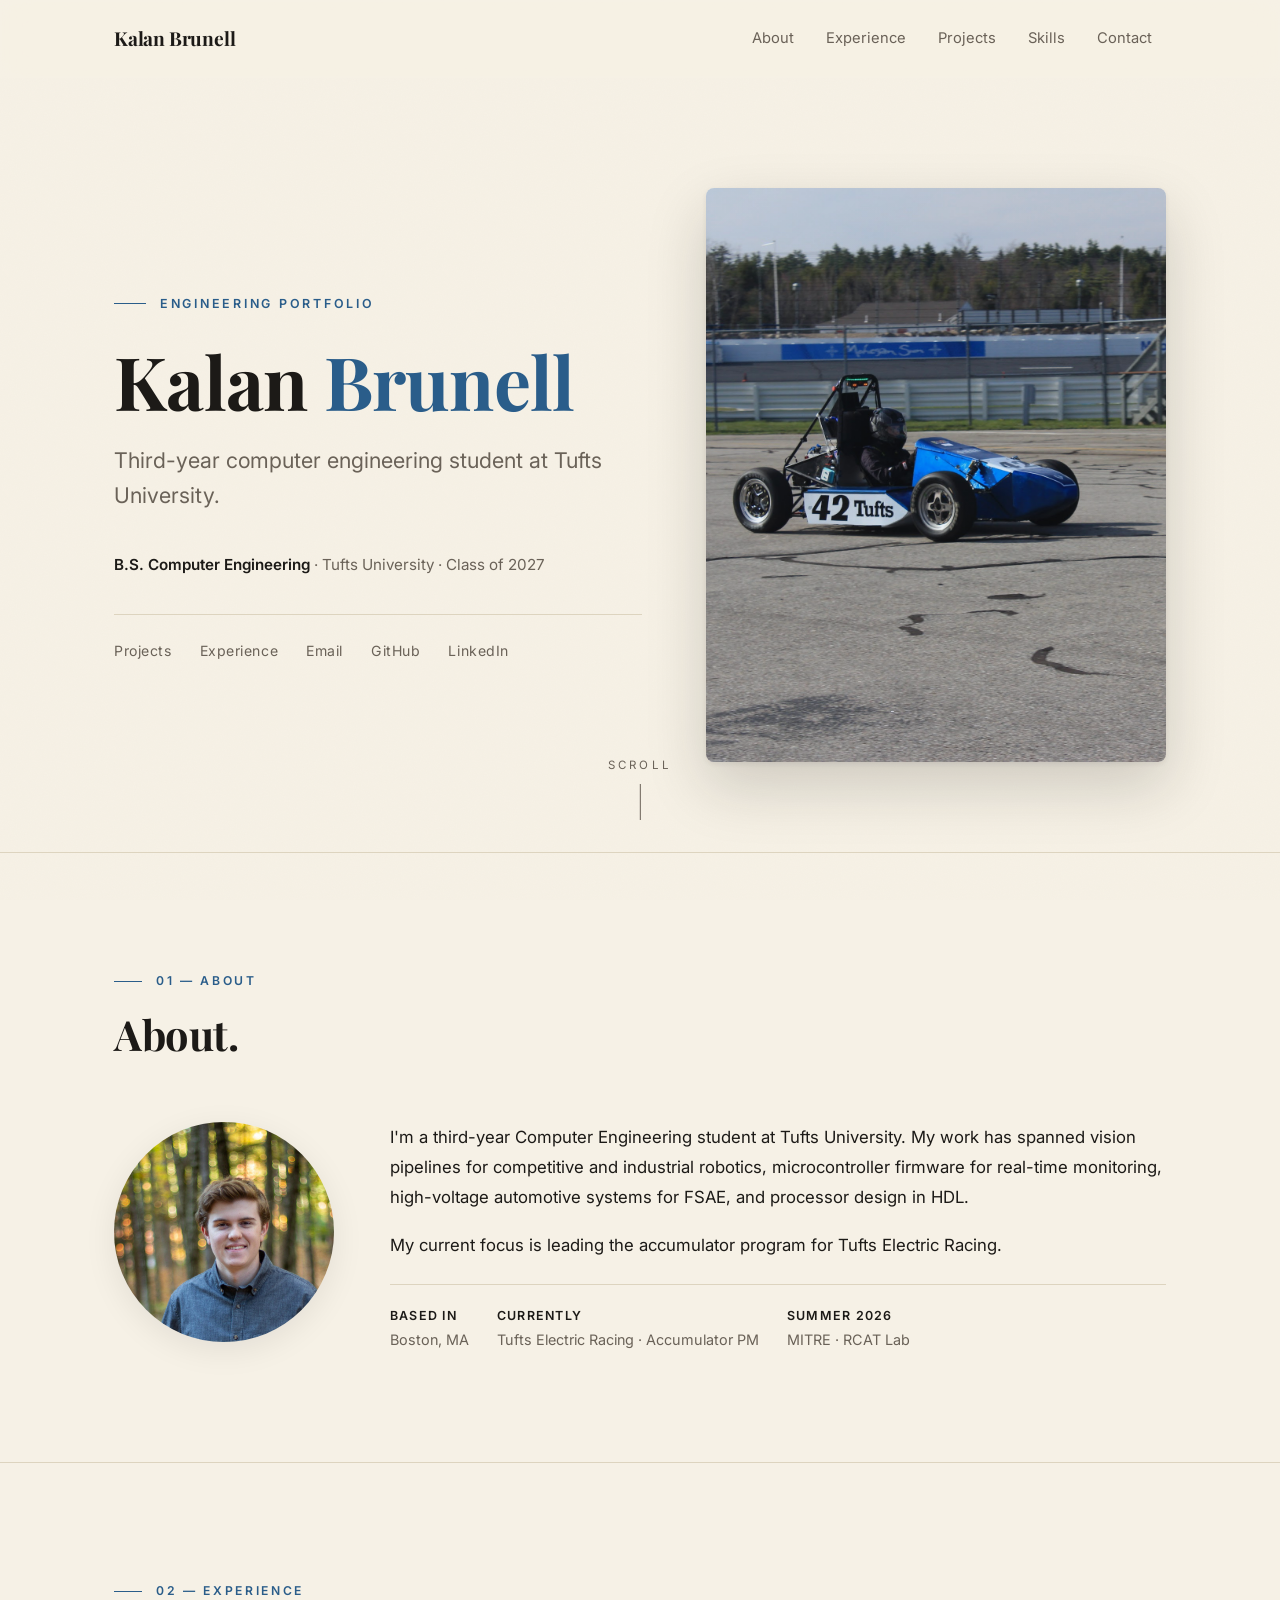
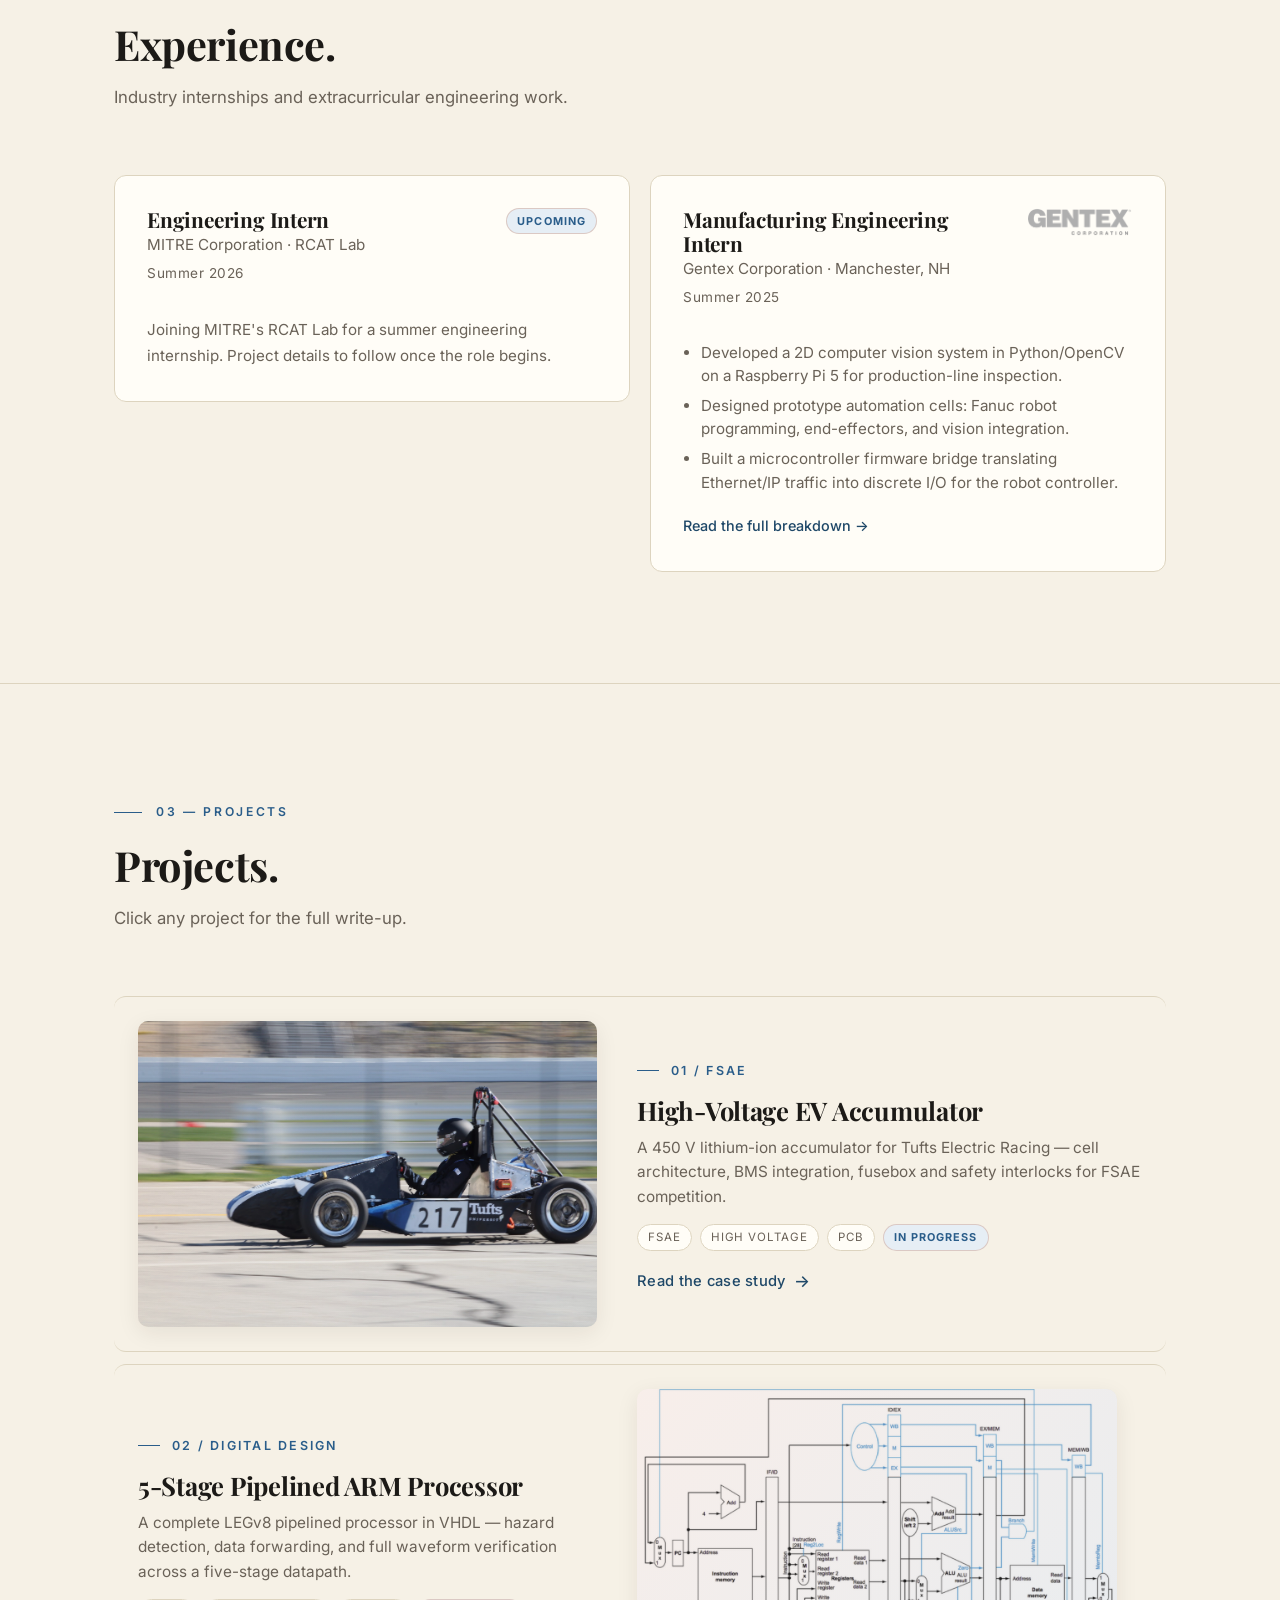
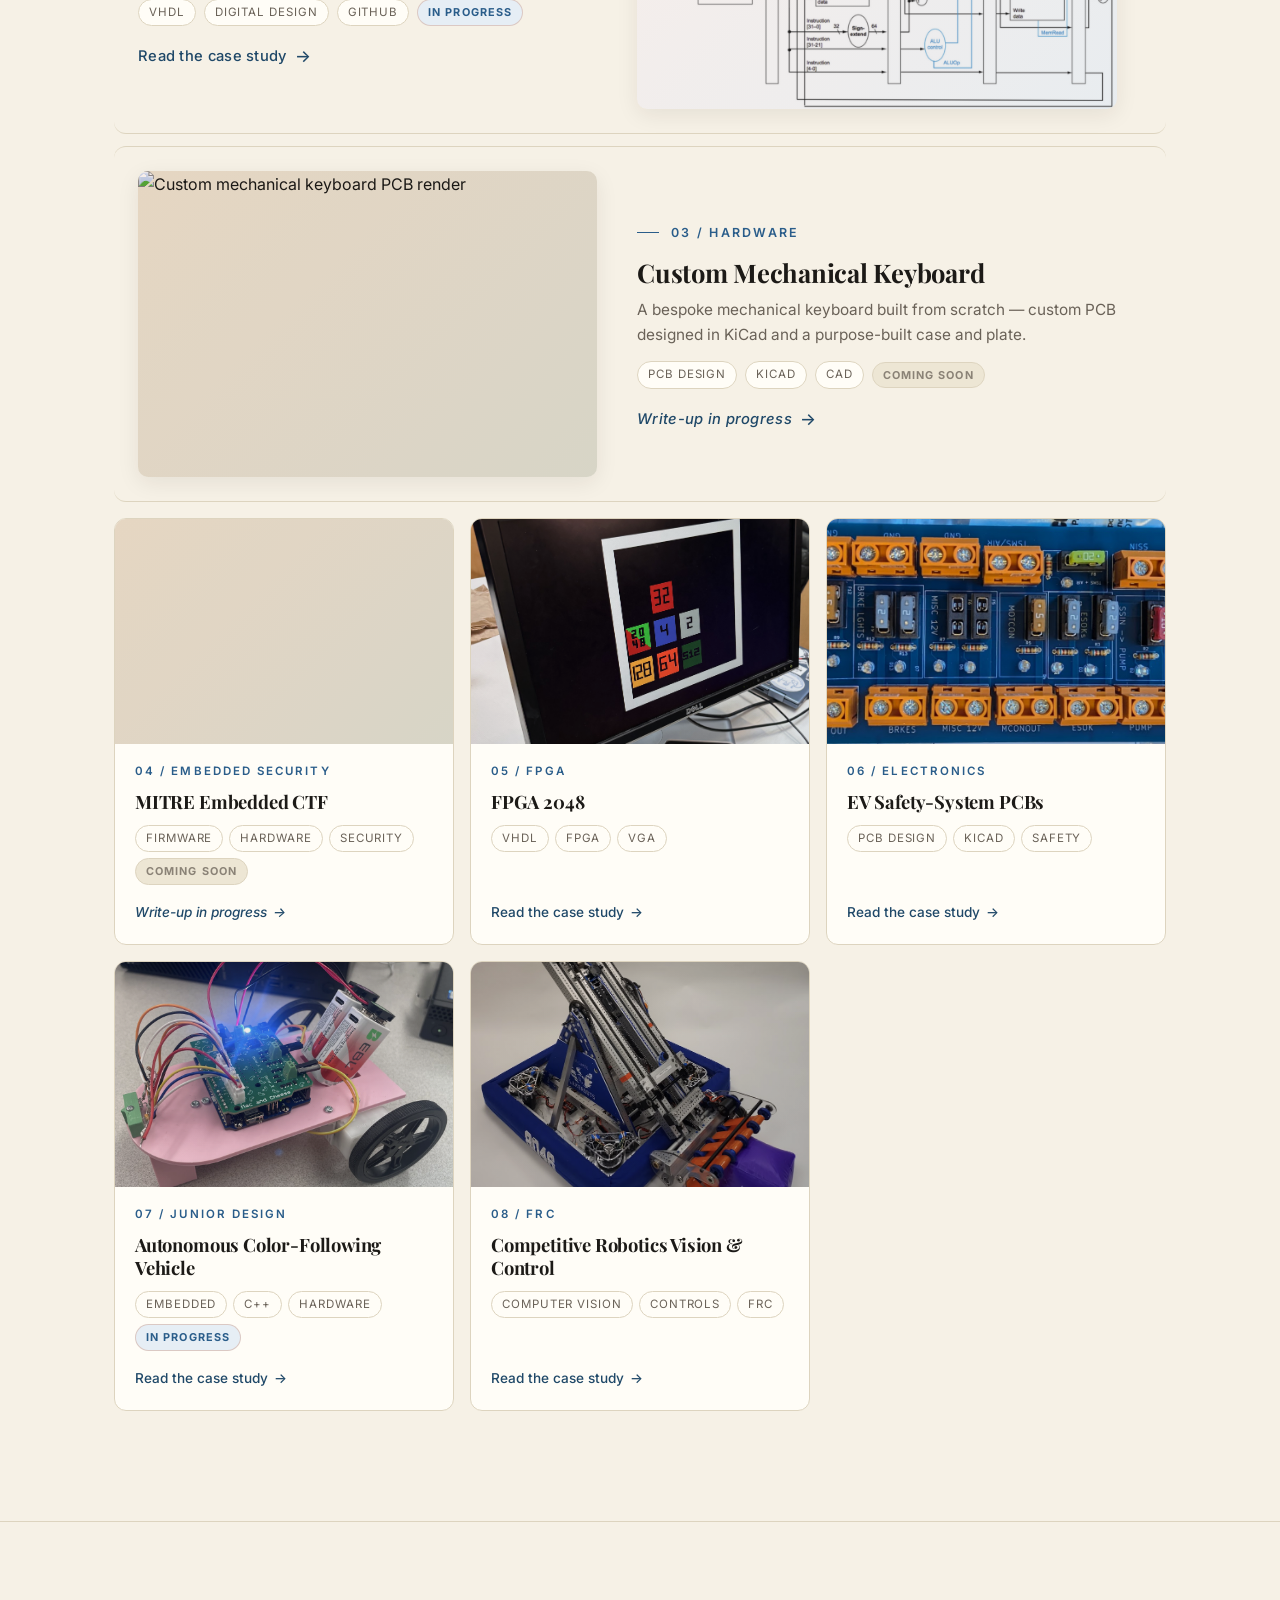
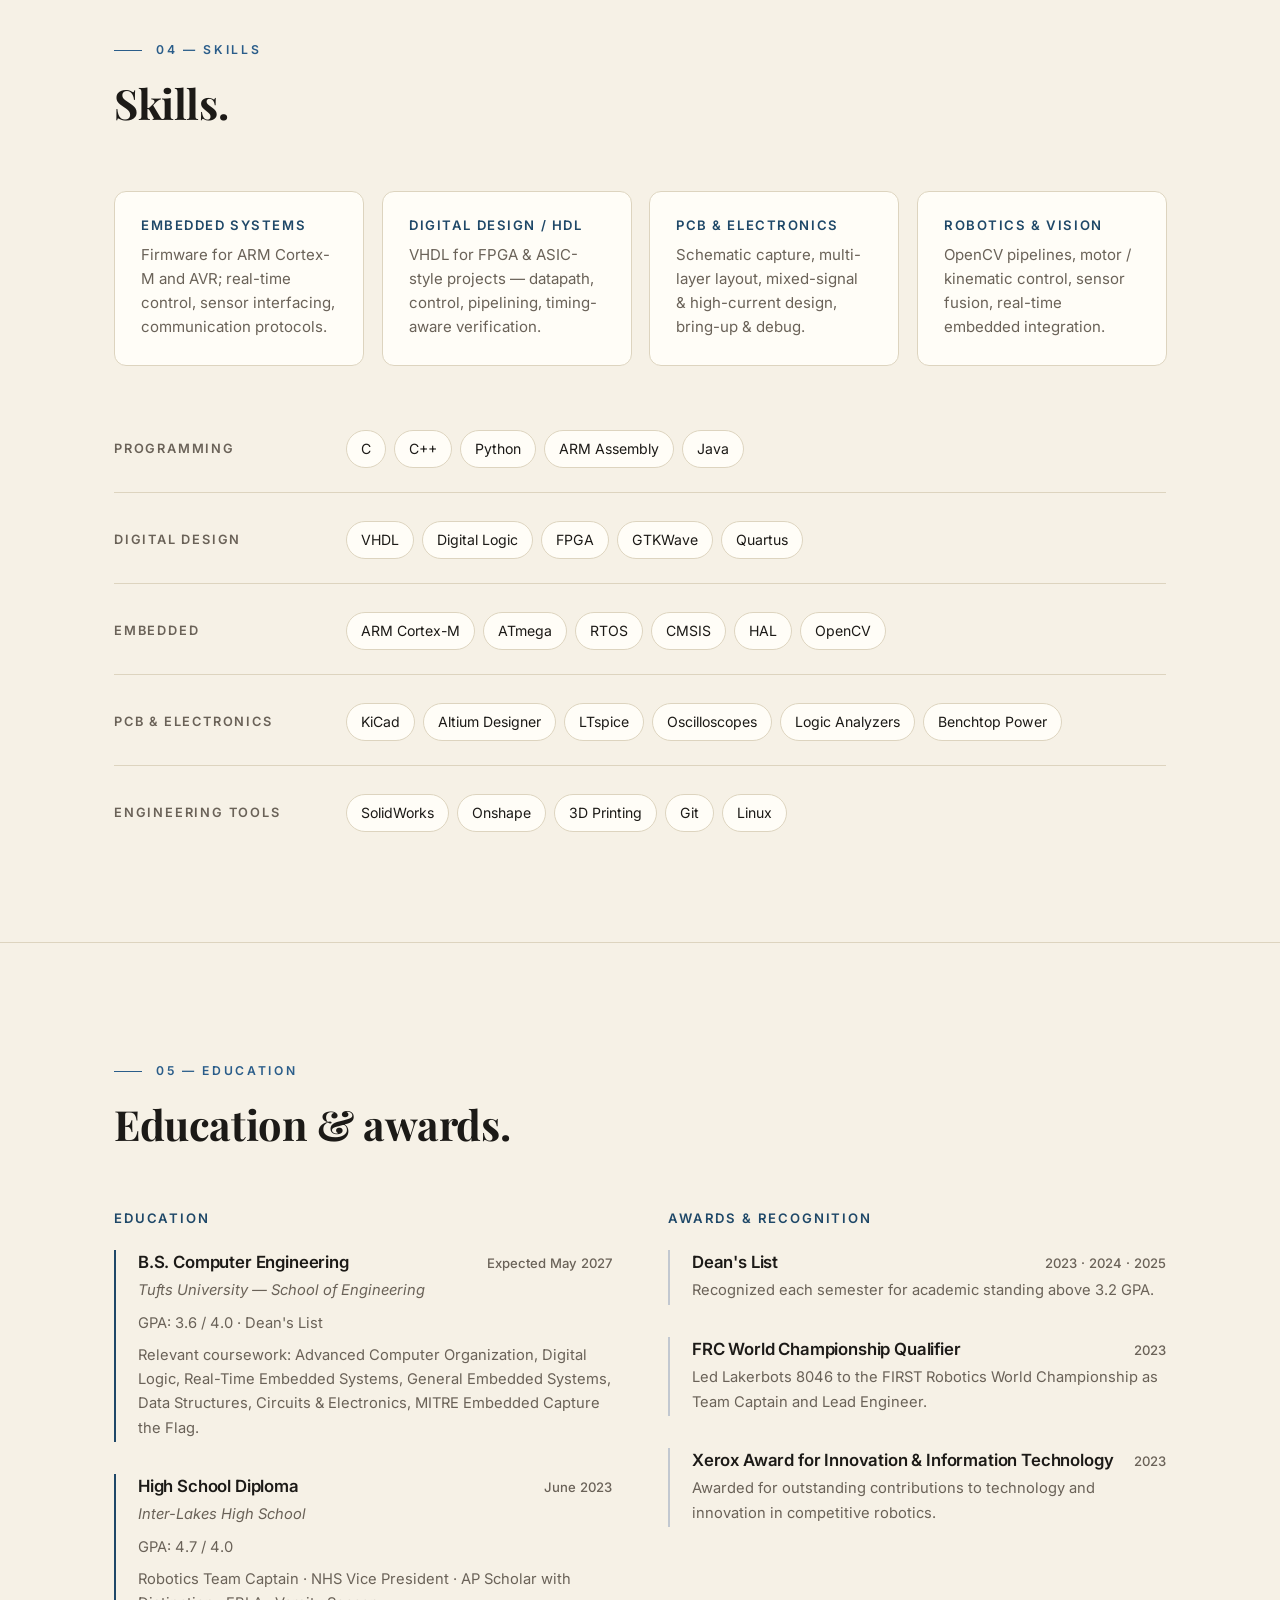
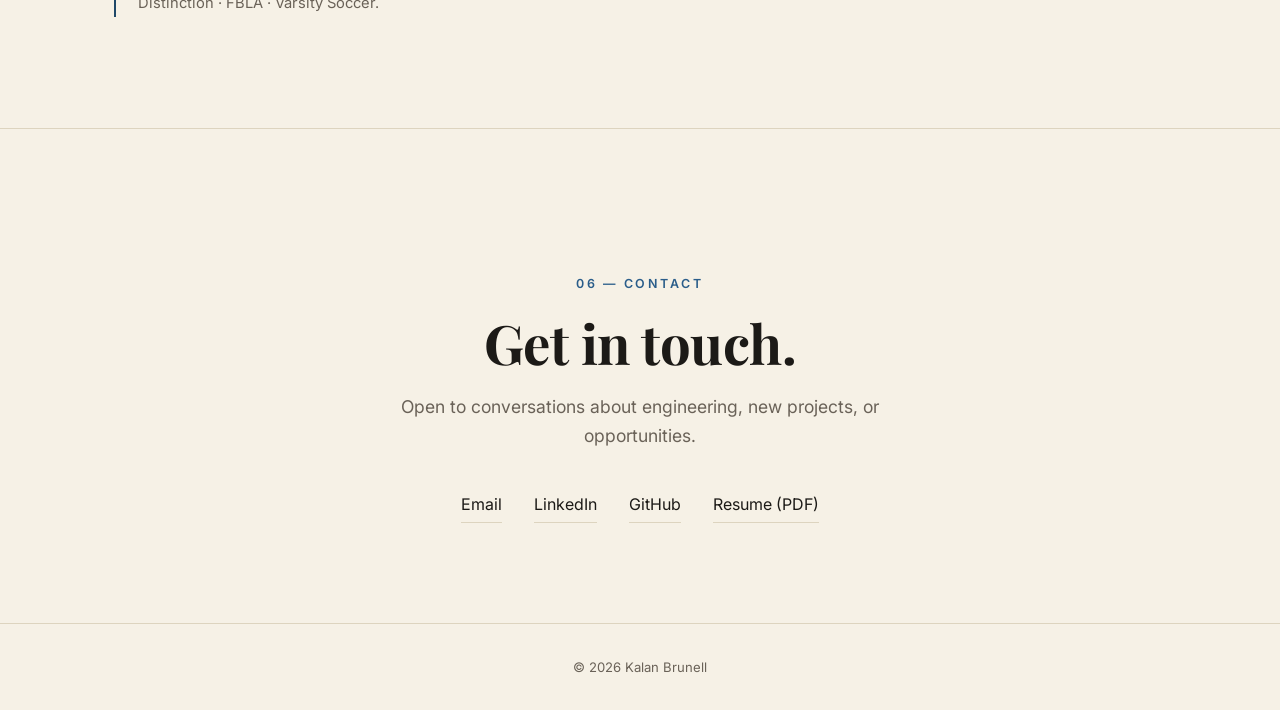
==== commit e4d4703a: "More updates" ====
--- a/index.html
+++ b/index.html
@@ -5,9 +5,9 @@
 <meta name="viewport" content="width=device-width, initial-scale=1" />
 <title>Kalan Brunell — Engineering Portfolio</title>
 
-<meta name="description" content="Kalan Brunell — Computer Engineering portfolio: embedded systems, digital design, applied robotics." />
+<meta name="description" content="Kalan Brunell — Computer Engineering student at Tufts University. Hardware, firmware, and systems engineering." />
 <meta property="og:title" content="Kalan Brunell — Engineering Portfolio" />
-<meta property="og:description" content="Computer Engineering portfolio showcasing embedded systems, digital design, and applied robotics." />
+<meta property="og:description" content="Engineering portfolio — hardware, firmware, PCB design, and systems work across FSAE, robotics, security, and more." />
 <meta property="og:type" content="website" />
 <meta property="og:url" content="https://kalanbrunell.site/" />
 <meta property="og:image" content="https://kalanbrunell.site/images/hero/TER26.JPG" />
@@ -53,12 +53,10 @@
       <p class="hero__eyebrow reveal">Engineering Portfolio</p>
       <h1 class="hero__name reveal delay-1">Kalan <em>Brunell</em></h1>
       <p class="hero__tagline reveal delay-2">
-        Third-year computer engineering student at Tufts University, focused on embedded systems,
-        digital design, and applied robotics.
+        Third-year computer engineering student at Tufts University.
       </p>
       <div class="hero__meta reveal delay-3">
         <span><strong>B.S. Computer Engineering</strong> · Tufts University · Class of 2027</span>
-        <span><strong>Concentration:</strong> Embedded Systems &amp; Digital Design</span>
       </div>
 
       <div class="hero__quicklinks reveal delay-4">
@@ -94,14 +92,12 @@
       <img class="about__photo reveal" src="images/about/headshot.jpg" alt="Headshot of Kalan Brunell" />
       <div class="about__body reveal delay-1">
         <p>
-          I'm a third-year Computer Engineering student at Tufts University, concentrating on embedded
-          systems and digital design. My work has spanned vision pipelines for competitive and industrial
-          robotics, microcontroller firmware for real-time monitoring, high-voltage automotive systems
-          for FSAE, and processor design in HDL.
+          I'm a third-year Computer Engineering student at Tufts University. My work has spanned
+          vision pipelines for competitive and industrial robotics, microcontroller firmware for
+          real-time monitoring, high-voltage automotive systems for FSAE, and processor design in HDL.
         </p>
         <p>
-          My current focus is leading the accumulator program for Tufts Electric Racing while continuing
-          coursework in embedded systems and computer architecture.
+          My current focus is leading the accumulator program for Tufts Electric Racing.
         </p>
         <div class="about__meta">
           <div>
@@ -134,7 +130,7 @@
     </div>
 
     <div class="experience">
-      <div class="experience__main">
+      <div class="experience__cards">
         <div class="exp-card exp-card--upcoming reveal">
           <div class="exp-card__head">
             <div>
@@ -167,26 +163,6 @@
         </a>
       </div>
 
-      <aside class="exp-extras reveal delay-2">
-        <h3>At a glance — engineering extracurriculars</h3>
-
-        <div class="exp-extras__group">
-          <h4>Tufts Electric Racing (FSAE)</h4>
-          <div class="exp-extras__role"><strong>Accumulator Project Manager</strong><span>2025 — Present</span></div>
-          <div class="exp-extras__role"><strong>Electrical Engineer</strong><span>2024 — 2025</span></div>
-        </div>
-
-        <div class="exp-extras__group">
-          <h4>Lakerbots 8046 — FIRST Robotics</h4>
-          <div class="exp-extras__role"><strong>Team Captain</strong><span>2022 — 2023</span></div>
-          <div class="exp-extras__role"><strong>Lead Engineer</strong><span>2022 — 2023</span></div>
-        </div>
-
-        <div class="exp-extras__logos">
-          <img src="images/logos/TERLogo.png" alt="Tufts Electric Racing logo" />
-          <img src="images/logos/lakerbotsLogo.png" alt="Lakerbots 8046 logo" />
-        </div>
-      </aside>
     </div>
   </div>
 </section>
@@ -221,66 +197,14 @@
         </div>
       </a>
 
-      <a class="proj-item reveal" href="projects/vision-system.html">
-        <div class="proj-item__media">
-          <img src="images/projects/vision-system/chargedUpRobot.png" alt="Lakerbots 8046 Charged-Up competition robot" loading="lazy" />
-        </div>
-        <div class="proj-item__body">
-          <div class="proj-item__num">02 / FRC</div>
-          <h3 class="proj-item__title">Competitive Robotics Vision &amp; Control</h3>
-          <p class="proj-item__hook">Real-time vision-guided targeting, swerve-drive control, and IMU-based platform balancing for FIRST Robotics — across the 2022 and 2023 seasons.</p>
-          <div class="proj-item__tags">
-            <span class="proj-tag">Computer Vision</span>
-            <span class="proj-tag">Controls</span>
-            <span class="proj-tag">FRC</span>
-          </div>
-          <span class="proj-item__cta">Read the case study</span>
-        </div>
-      </a>
-
-      <a class="proj-item reveal" href="projects/color-following.html">
-        <div class="proj-item__media">
-          <img src="images/projects/color-following/JuniorDesignRobot.png" alt="Autonomous color-following vehicle prototype" loading="lazy" />
-        </div>
-        <div class="proj-item__body">
-          <div class="proj-item__num">03 / Junior Design</div>
-          <h3 class="proj-item__title">Autonomous Color-Following Vehicle</h3>
-          <p class="proj-item__hook">Junior design project: an ATmega-based autonomous vehicle with a custom photodiode array, embedded C++, and WebSocket telemetry.</p>
-          <div class="proj-item__tags">
-            <span class="proj-tag">Embedded</span>
-            <span class="proj-tag">C++</span>
-            <span class="proj-tag">Hardware</span>
-            <span class="proj-status">In Progress</span>
-          </div>
-          <span class="proj-item__cta">Read the case study</span>
-        </div>
-      </a>
-
-      <a class="proj-item reveal" href="projects/safety-pcbs.html">
-        <div class="proj-item__media">
-          <img src="images/projects/safety-pcbs/fuseboxPCBpopulated.jpg" alt="Populated FSAE fusebox PCB" loading="lazy" />
-        </div>
-        <div class="proj-item__body">
-          <div class="proj-item__num">04 / Electronics</div>
-          <h3 class="proj-item__title">EV Safety-System PCBs</h3>
-          <p class="proj-item__hook">Fusebox and active-high / active-low latch boards for Tufts Electric Racing — fail-safe interlocks, fault detection, and high-current protection.</p>
-          <div class="proj-item__tags">
-            <span class="proj-tag">PCB Design</span>
-            <span class="proj-tag">KiCad</span>
-            <span class="proj-tag">Safety</span>
-          </div>
-          <span class="proj-item__cta">Read the case study</span>
-        </div>
-      </a>
-
       <a class="proj-item reveal" href="projects/arm-processor.html">
         <div class="proj-item__media">
           <img src="images/projects/arm-processor/PipelinedCPU.png" alt="5-stage pipelined ARM processor architecture diagram" loading="lazy" />
         </div>
         <div class="proj-item__body">
-          <div class="proj-item__num">05 / Digital Design</div>
+          <div class="proj-item__num">02 / Digital Design</div>
           <h3 class="proj-item__title">5-Stage Pipelined ARM Processor</h3>
-          <p class="proj-item__hook">A complete LEGv8 pipelined processor in VHDL — hazard detection, data forwarding, and full waveform verification.</p>
+          <p class="proj-item__hook">A complete LEGv8 pipelined processor in VHDL — hazard detection, data forwarding, and full waveform verification across a five-stage datapath.</p>
           <div class="proj-item__tags">
             <span class="proj-tag">VHDL</span>
             <span class="proj-tag">Digital Design</span>
@@ -291,20 +215,110 @@
         </div>
       </a>
 
-      <a class="proj-item reveal" href="projects/fpga-2048.html">
+      <!-- DRAFT: project page not yet written; rendered as a non-clickable div until
+           content is ready. Swap back to <a href="projects/keyboard.html"> to re-enable. -->
+      <div class="proj-item proj-item--draft reveal">
         <div class="proj-item__media">
+          <!-- Drop your PCB render at images/projects/keyboard/render.png -->
+          <img src="images/projects/keyboard/render.png" alt="Custom mechanical keyboard PCB render" loading="lazy" />
+        </div>
+        <div class="proj-item__body">
+          <div class="proj-item__num">03 / Hardware</div>
+          <h3 class="proj-item__title">Custom Mechanical Keyboard</h3>
+          <p class="proj-item__hook">A bespoke mechanical keyboard built from scratch — custom PCB designed in KiCad and a purpose-built case and plate.</p>
+          <div class="proj-item__tags">
+            <span class="proj-tag">PCB Design</span>
+            <span class="proj-tag">KiCad</span>
+            <span class="proj-tag">CAD</span>
+            <span class="proj-coming-soon">Coming Soon</span>
+          </div>
+          <span class="proj-item__cta proj-item__cta--muted">Write-up in progress</span>
+        </div>
+      </div>
+    </div>
+
+    <div class="proj-grid">
+      <!-- DRAFT: design + contributions sections not yet written; non-clickable until complete.
+           Swap back to <a href="projects/ctf.html"> to re-enable. -->
+      <div class="proj-card proj-card--draft reveal">
+        <div class="proj-card__media">
+          <!-- TODO: add an image at images/projects/ctf/ (board photo, logic analyzer, etc.) -->
+        </div>
+        <div class="proj-card__body">
+          <div class="proj-card__num">04 / Embedded Security</div>
+          <h3 class="proj-card__title">MITRE Embedded CTF</h3>
+          <div class="proj-card__tags">
+            <span class="proj-tag">Firmware</span>
+            <span class="proj-tag">Hardware</span>
+            <span class="proj-tag">Security</span>
+            <span class="proj-coming-soon">Coming Soon</span>
+          </div>
+          <span class="proj-card__cta proj-card__cta--muted">Write-up in progress</span>
+        </div>
+      </div>
+
+      <a class="proj-card reveal delay-1" href="projects/fpga-2048.html">
+        <div class="proj-card__media">
           <img src="images/projects/fpga-2048/2048Game.jpeg" alt="2048 game running on FPGA hardware" loading="lazy" />
         </div>
-        <div class="proj-item__body">
-          <div class="proj-item__num">06 / FPGA</div>
-          <h3 class="proj-item__title">FPGA 2048</h3>
-          <p class="proj-item__hook">The 2048 game implemented entirely in VHDL on an iCE40 FPGA — custom VGA controller, tile-ROM graphics pipeline, and NES-controller input.</p>
-          <div class="proj-item__tags">
+        <div class="proj-card__body">
+          <div class="proj-card__num">05 / FPGA</div>
+          <h3 class="proj-card__title">FPGA 2048</h3>
+          <div class="proj-card__tags">
             <span class="proj-tag">VHDL</span>
             <span class="proj-tag">FPGA</span>
             <span class="proj-tag">VGA</span>
           </div>
-          <span class="proj-item__cta">Read the case study</span>
+          <span class="proj-card__cta">Read the case study</span>
+        </div>
+      </a>
+
+      <a class="proj-card reveal delay-2" href="projects/safety-pcbs.html">
+        <div class="proj-card__media">
+          <img src="images/projects/safety-pcbs/fuseboxPCBpopulated.jpg" alt="Populated FSAE fusebox PCB" loading="lazy" />
+        </div>
+        <div class="proj-card__body">
+          <div class="proj-card__num">06 / Electronics</div>
+          <h3 class="proj-card__title">EV Safety-System PCBs</h3>
+          <div class="proj-card__tags">
+            <span class="proj-tag">PCB Design</span>
+            <span class="proj-tag">KiCad</span>
+            <span class="proj-tag">Safety</span>
+          </div>
+          <span class="proj-card__cta">Read the case study</span>
+        </div>
+      </a>
+
+      <a class="proj-card reveal delay-3" href="projects/color-following.html">
+        <div class="proj-card__media">
+          <img src="images/projects/color-following/JuniorDesignRobot.png" alt="Autonomous color-following vehicle prototype" loading="lazy" />
+        </div>
+        <div class="proj-card__body">
+          <div class="proj-card__num">07 / Junior Design</div>
+          <h3 class="proj-card__title">Autonomous Color-Following Vehicle</h3>
+          <div class="proj-card__tags">
+            <span class="proj-tag">Embedded</span>
+            <span class="proj-tag">C++</span>
+            <span class="proj-tag">Hardware</span>
+            <span class="proj-status">In Progress</span>
+          </div>
+          <span class="proj-card__cta">Read the case study</span>
+        </div>
+      </a>
+
+      <a class="proj-card reveal" href="projects/vision-system.html">
+        <div class="proj-card__media">
+          <img src="images/projects/vision-system/chargedUpRobot.png" alt="Lakerbots 8046 Charged-Up competition robot" loading="lazy" />
+        </div>
+        <div class="proj-card__body">
+          <div class="proj-card__num">08 / FRC</div>
+          <h3 class="proj-card__title">Competitive Robotics Vision &amp; Control</h3>
+          <div class="proj-card__tags">
+            <span class="proj-tag">Computer Vision</span>
+            <span class="proj-tag">Controls</span>
+            <span class="proj-tag">FRC</span>
+          </div>
+          <span class="proj-card__cta">Read the case study</span>
         </div>
       </a>
     </div>
@@ -475,7 +489,7 @@
     <p class="contact__eyebrow reveal">06 — Contact</p>
     <h2 class="reveal delay-1">Get in touch.</h2>
     <p class="contact__lead reveal delay-2">
-      Always happy to chat about embedded systems, digital design, or hardware engineering.
+      Open to conversations about engineering, new projects, or opportunities.
     </p>
     <div class="contact__links reveal delay-3">
       <a href="mailto:kbrunell06@gmail.com">Email</a>
--- a/assets/css/site.css
+++ b/assets/css/site.css
@@ -402,18 +402,18 @@
    Experience
    ---------------------------------- */
 .experience {
-  display: grid;
-  grid-template-columns: 1.5fr 1fr;
-  gap: 40px;
-  align-items: start;
-}
-@media (max-width: 820px) {
-  .experience { grid-template-columns: 1fr; }
-}
-.experience__main {
   display: flex;
   flex-direction: column;
   gap: 20px;
+}
+.experience__cards {
+  display: grid;
+  grid-template-columns: repeat(2, 1fr);
+  gap: 20px;
+  align-items: start;
+}
+@media (max-width: 820px) {
+  .experience__cards { grid-template-columns: 1fr; }
 }
 .exp-card {
   display: block;
@@ -474,45 +474,6 @@
   font-weight: 500;
 }
 
-.exp-extras {
-  border-radius: var(--radius);
-  padding: 32px;
-  background: transparent;
-  border: 1px dashed var(--line);
-}
-.exp-extras h3 { margin-top: 0; font-size: 1.15rem; }
-.exp-extras__group { margin-bottom: 20px; }
-.exp-extras__group:last-child { margin-bottom: 0; }
-.exp-extras__group h4 {
-  font-family: 'Inter', sans-serif;
-  font-size: 0.85rem;
-  letter-spacing: 0.08em;
-  text-transform: uppercase;
-  color: var(--accent);
-  margin: 0 0 8px;
-}
-.exp-extras__role {
-  display: flex;
-  justify-content: space-between;
-  gap: 12px;
-  color: var(--muted);
-  font-size: 0.92rem;
-  padding: 4px 0;
-}
-.exp-extras__role strong { color: var(--text); font-weight: 500; }
-.exp-extras__logos {
-  display: flex;
-  align-items: center;
-  gap: 28px;
-  padding-top: 24px;
-  margin-top: 20px;
-  border-top: 1px solid var(--line);
-}
-.exp-extras__logos img {
-  height: 52px;
-  width: auto;
-  opacity: 0.85;
-}
 
 /* ----------------------------------
    Project list — magazine style
@@ -634,6 +595,57 @@
   border-radius: 999px;
   background: var(--surface);
 }
+/* "Coming Soon" badge — used on draft project entries whose write-up isn't ready.
+   Paired with .proj-item--draft / .proj-card--draft to suppress interactivity. */
+.proj-coming-soon {
+  display: inline-block;
+  background: var(--bg-deep);
+  color: var(--muted-soft);
+  font-size: 0.68rem;
+  font-weight: 700;
+  padding: 3px 10px;
+  border-radius: 999px;
+  letter-spacing: 0.1em;
+  text-transform: uppercase;
+  border: 1px solid var(--line);
+}
+
+/* Draft project items — non-clickable, visually muted, no hover effects.
+   Applied to both .proj-item and .proj-card variants. */
+.proj-item--draft,
+.proj-card--draft {
+  cursor: default;
+  opacity: 0.6;
+}
+.proj-item--draft:hover {
+  background: transparent;
+  border-color: var(--line);
+  transform: none;
+  box-shadow: none;
+  color: var(--text);
+}
+.proj-item--draft:hover .proj-item__title { color: var(--text); }
+.proj-item--draft:hover .proj-item__media img { transform: none; }
+.proj-item--draft:hover .proj-item__media::after { opacity: 1; }
+.proj-card--draft:hover {
+  border-color: var(--line);
+  transform: none;
+  box-shadow: none;
+  color: var(--text);
+}
+.proj-card--draft:hover .proj-card__title { color: var(--text); }
+.proj-card--draft:hover .proj-card__media img { transform: none; }
+.proj-card--draft:hover .proj-card__media::after { opacity: 1; }
+
+/* Muted CTA text on draft items — replaces the normal arrow link */
+.proj-item__cta--muted,
+.proj-card__cta--muted {
+  color: var(--muted-soft);
+  font-style: italic;
+}
+.proj-item__cta--muted::after,
+.proj-card__cta--muted::after { content: ""; }
+
 .proj-status {
   display: inline-block;
   background: var(--warm-soft);
@@ -675,6 +687,111 @@
   .proj-item:nth-child(even) .proj-item__body  { order: 0; }
 }
 
+/* Project card grid — compact grid below the featured rows */
+.proj-grid {
+  display: grid;
+  grid-template-columns: repeat(3, 1fr);
+  gap: 16px;
+  margin-top: 16px;
+}
+
+.proj-card {
+  display: flex;
+  flex-direction: column;
+  border: 1px solid var(--line);
+  border-radius: var(--radius);
+  background: var(--surface);
+  color: var(--text);
+  overflow: hidden;
+  transition: border-color .25s var(--ease), transform .25s var(--ease), box-shadow .25s var(--ease);
+}
+.proj-card:hover {
+  border-color: var(--warm);
+  transform: translateY(-4px);
+  box-shadow: 0 12px 32px rgba(0,0,0,0.07);
+  color: var(--text);
+}
+
+.proj-card__media {
+  aspect-ratio: 3 / 2;
+  overflow: hidden;
+  background: var(--bg-deep);
+  position: relative;
+  flex-shrink: 0;
+}
+.proj-card__media img {
+  width: 100%;
+  height: 100%;
+  object-fit: cover;
+  transition: transform .6s var(--ease);
+  display: block;
+}
+.proj-card__media::after {
+  content: "";
+  position: absolute;
+  inset: 0;
+  background: linear-gradient(135deg, rgba(184, 90, 48, 0.10), rgba(31, 72, 104, 0.10));
+  mix-blend-mode: multiply;
+  opacity: 1;
+  transition: opacity .35s var(--ease);
+  pointer-events: none;
+}
+.proj-card:hover .proj-card__media img { transform: scale(1.04); }
+.proj-card:hover .proj-card__media::after { opacity: 0; }
+
+.proj-card__body {
+  padding: 18px 20px 20px;
+  display: flex;
+  flex-direction: column;
+  flex: 1;
+}
+.proj-card__num {
+  font-family: 'Inter', system-ui, sans-serif;
+  font-size: 0.72rem;
+  letter-spacing: 0.18em;
+  color: var(--warm);
+  margin-bottom: 8px;
+  text-transform: uppercase;
+  font-weight: 600;
+}
+.proj-card__title {
+  margin: 0 0 12px;
+  font-size: 1.15rem;
+  line-height: 1.25;
+  transition: color .2s var(--ease);
+}
+.proj-card:hover .proj-card__title { color: var(--accent); }
+
+.proj-card__tags {
+  display: flex;
+  flex-wrap: wrap;
+  gap: 6px;
+  margin-bottom: 16px;
+}
+.proj-card__cta {
+  margin-top: auto;
+  font-size: 0.85rem;
+  color: var(--accent);
+  font-weight: 500;
+  display: inline-flex;
+  align-items: center;
+  gap: 6px;
+  transition: color .25s var(--ease);
+}
+.proj-card__cta::after {
+  content: "→";
+  transition: transform .25s var(--ease);
+}
+.proj-card:hover .proj-card__cta { color: var(--warm); }
+.proj-card:hover .proj-card__cta::after { transform: translateX(4px); }
+
+@media (max-width: 820px) {
+  .proj-grid { grid-template-columns: repeat(2, 1fr); }
+}
+@media (max-width: 520px) {
+  .proj-grid { grid-template-columns: 1fr; }
+}
+
 /* ----------------------------------
    Competencies + Skill chips
    ---------------------------------- */
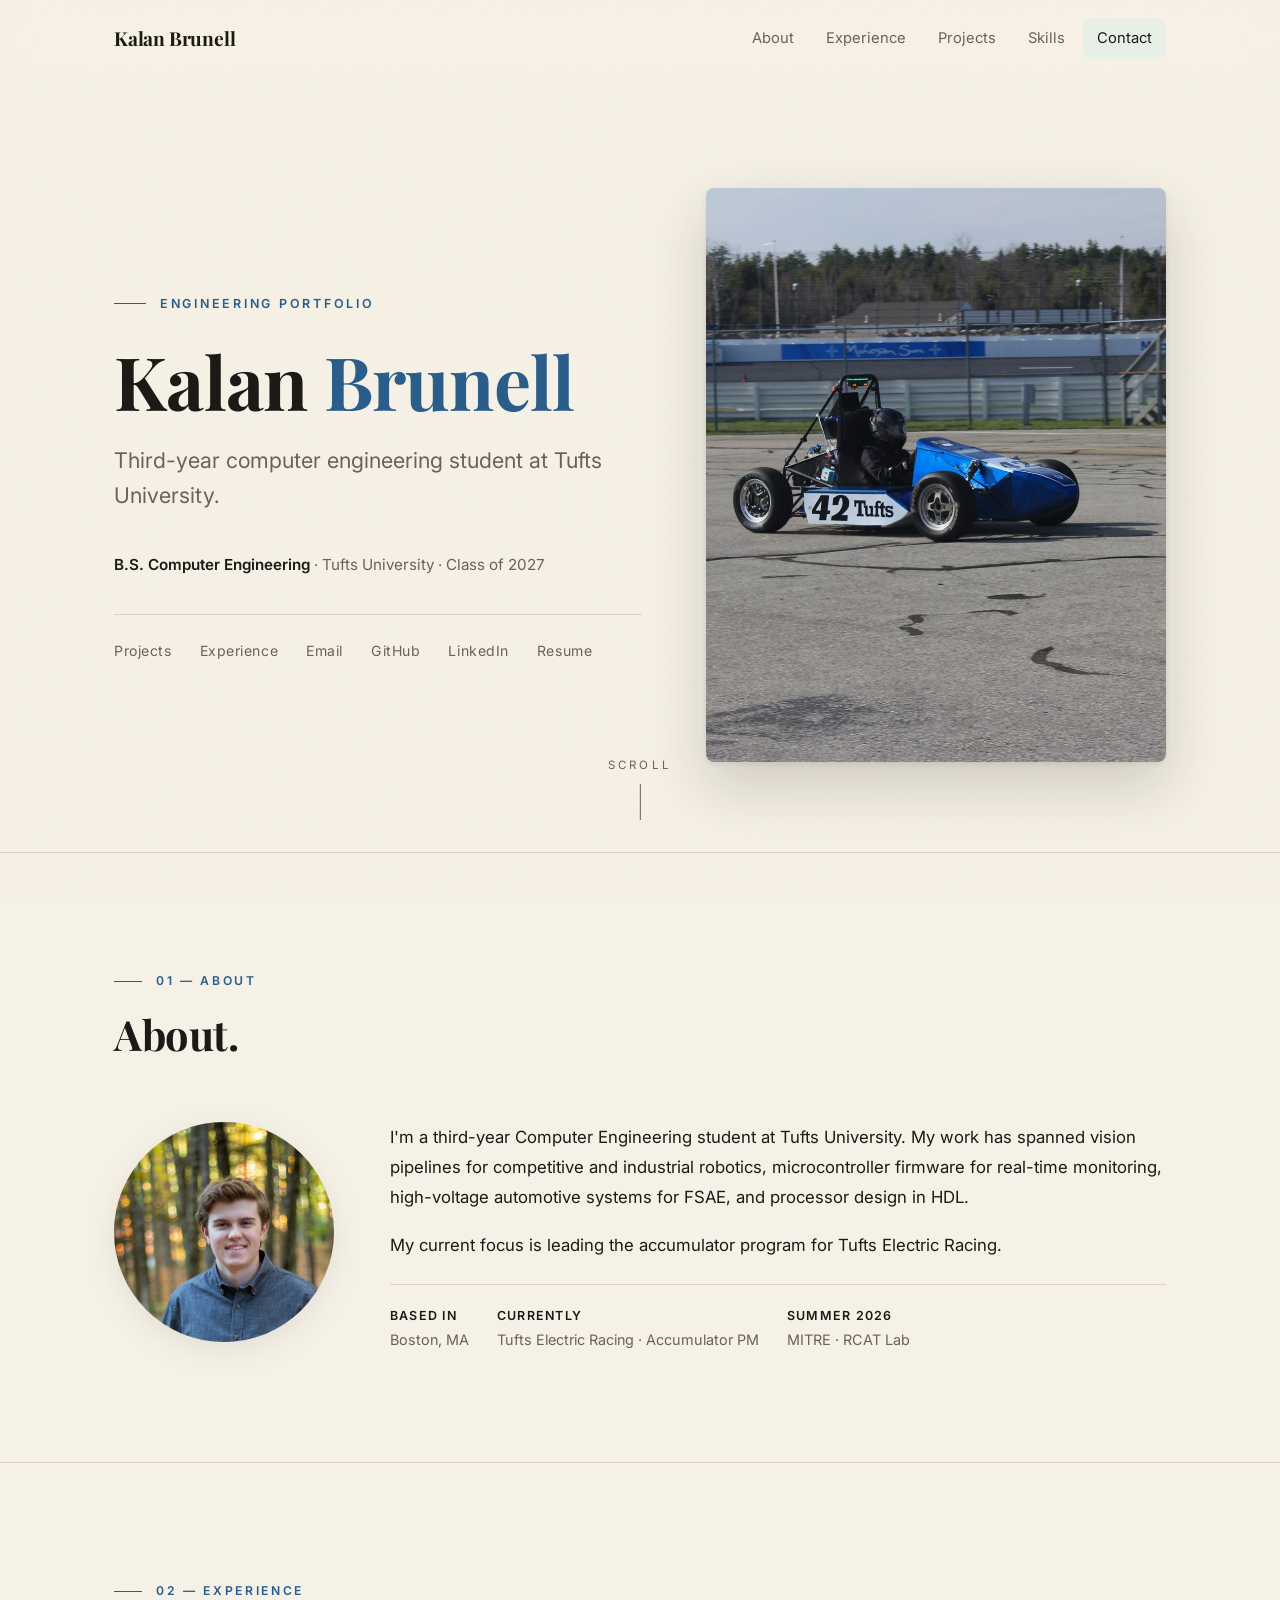
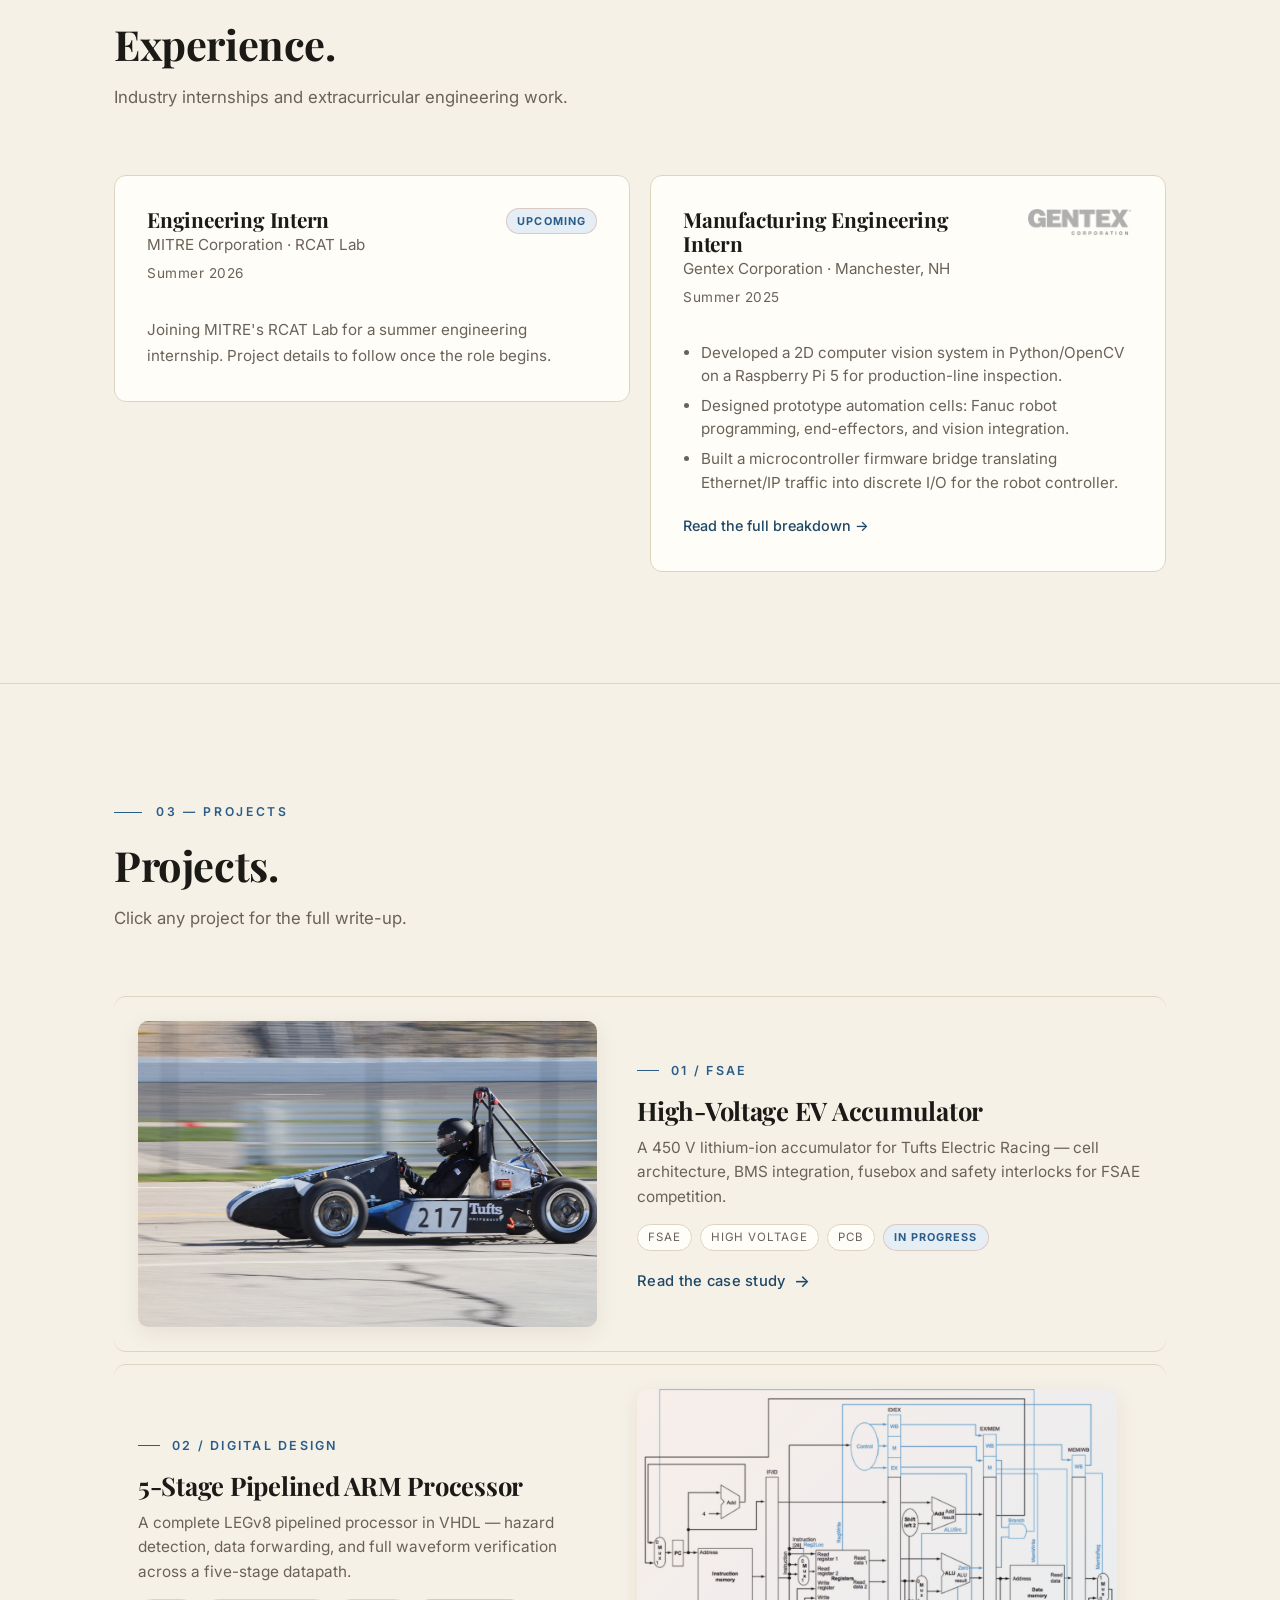
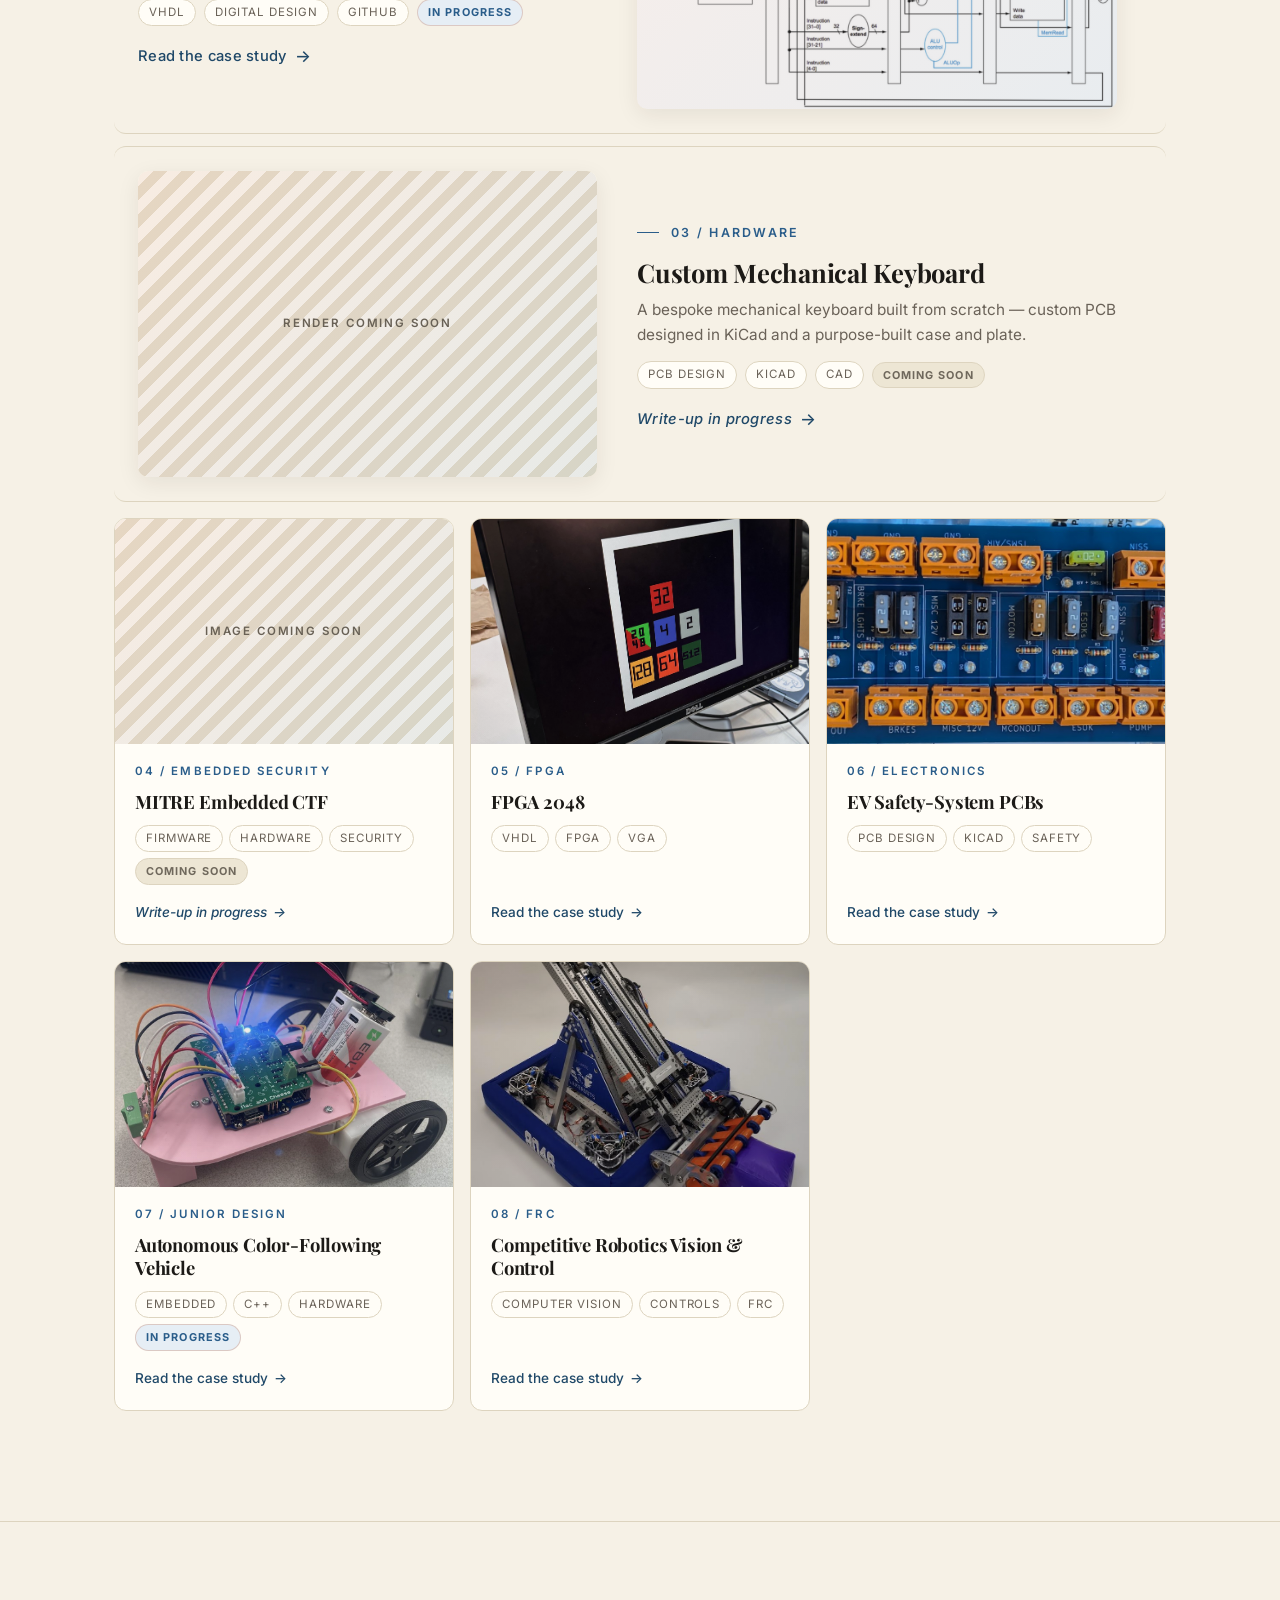
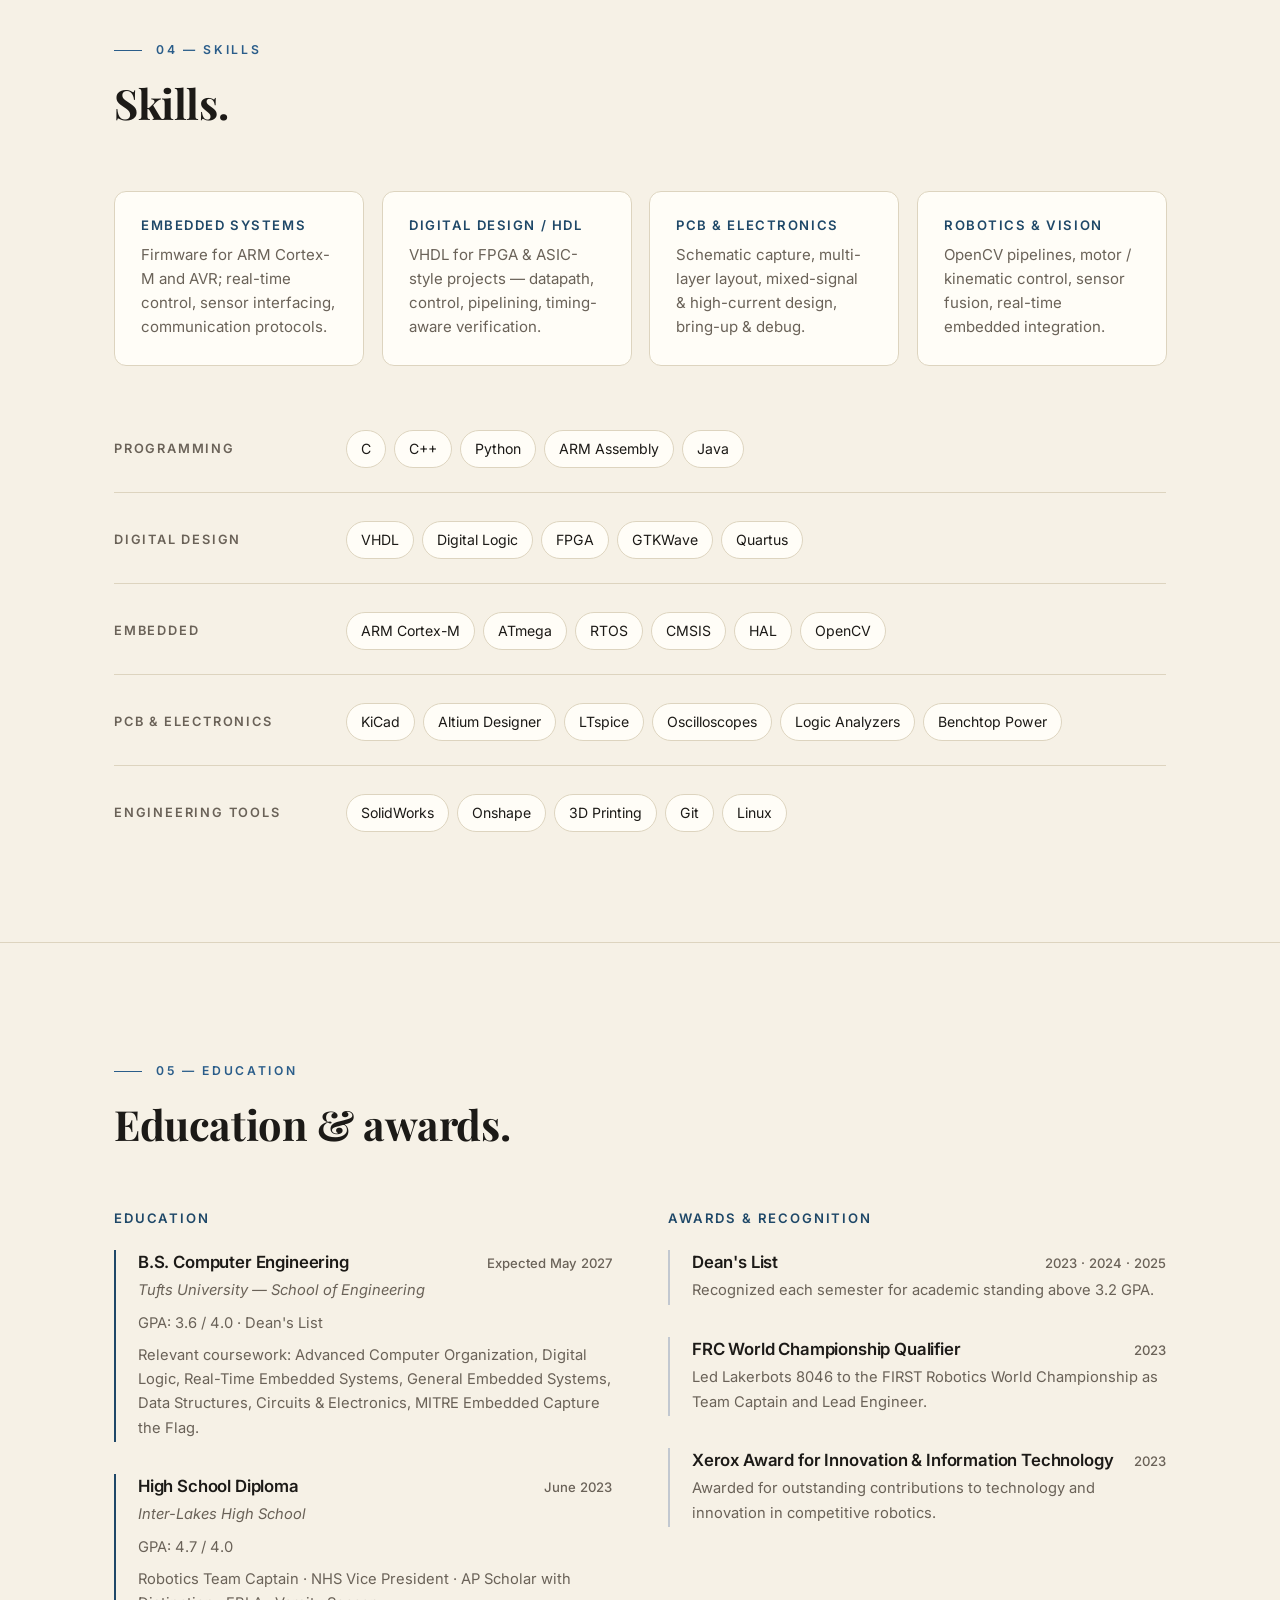
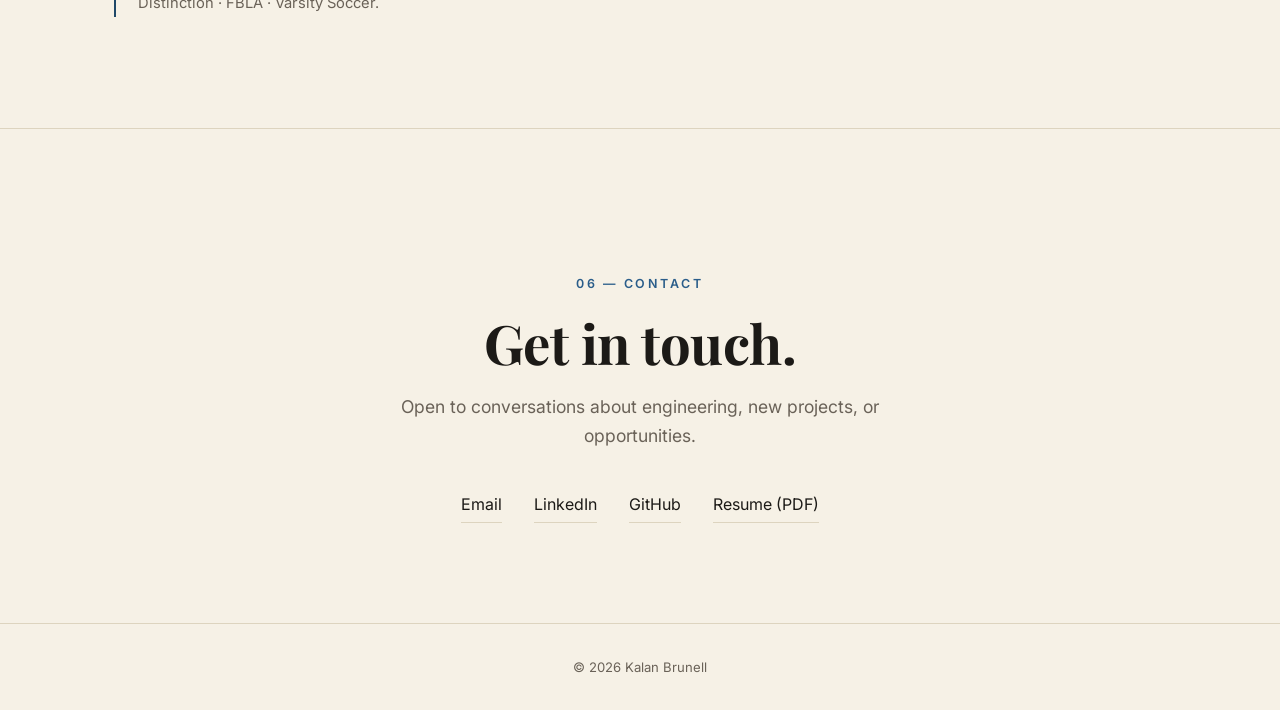
==== commit 020dbfba: "Polish portfolio: SEO, a11y, performance, and asset cleanup - SEO: add favicon, sitemap.xml, robots." ====
--- a/index.html
+++ b/index.html
@@ -6,6 +6,10 @@
 <title>Kalan Brunell — Engineering Portfolio</title>
 
 <meta name="description" content="Kalan Brunell — Computer Engineering student at Tufts University. Hardware, firmware, and systems engineering." />
+<link rel="canonical" href="https://kalanbrunell.site/" />
+<meta name="theme-color" content="#1f4868" />
+<link rel="icon" href="assets/favicon.svg" type="image/svg+xml" />
+<link rel="preload" as="image" href="images/hero/TER26.JPG" fetchpriority="high" />
 <meta property="og:title" content="Kalan Brunell — Engineering Portfolio" />
 <meta property="og:description" content="Engineering portfolio — hardware, firmware, PCB design, and systems work across FSAE, robotics, security, and more." />
 <meta property="og:type" content="website" />
@@ -28,10 +32,12 @@
 </head>
 <body>
 
+<a class="skip-link" href="#top">Skip to content</a>
+
 <!-- ============================
      Nav
      ============================ -->
-<nav class="nav">
+<nav class="nav" aria-label="Primary">
   <div class="nav__inner">
     <a class="nav__brand" href="#top">Kalan Brunell</a>
     <div class="nav__links">
@@ -47,7 +53,7 @@
 <!-- ============================
      Hero
      ============================ -->
-<header id="top" class="container">
+<header id="top" class="container" tabindex="-1">
   <section class="hero">
     <div class="hero__text">
       <p class="hero__eyebrow reveal">Engineering Portfolio</p>
@@ -65,12 +71,13 @@
         <a href="mailto:kbrunell06@gmail.com">Email</a>
         <a href="https://github.com/kalanbrunell" target="_blank" rel="noopener">GitHub</a>
         <a href="https://www.linkedin.com/in/kalan-brunell-50b65b286/" target="_blank" rel="noopener">LinkedIn</a>
+        <a href="Brunell_Kalan_Resume.pdf" download>Resume</a>
       </div>
     </div>
 
     <aside class="hero__visual reveal delay-2">
       <figure class="hero__figure">
-        <img src="images/hero/TER26.JPG" alt="Tufts Electric Racing car" />
+        <img src="images/hero/TER26.JPG" alt="Tufts Electric Racing car" width="1700" height="1133" fetchpriority="high" decoding="async" />
       </figure>
     </aside>
 
@@ -89,7 +96,7 @@
     </div>
 
     <div class="about">
-      <img class="about__photo reveal" src="images/about/headshot.jpg" alt="Headshot of Kalan Brunell" />
+      <img class="about__photo reveal" src="images/about/headshot.jpg" alt="Headshot of Kalan Brunell" width="220" height="220" loading="lazy" decoding="async" />
       <div class="about__body reveal delay-1">
         <p>
           I'm a third-year Computer Engineering student at Tufts University. My work has spanned
@@ -218,9 +225,9 @@
       <!-- DRAFT: project page not yet written; rendered as a non-clickable div until
            content is ready. Swap back to <a href="projects/keyboard.html"> to re-enable. -->
       <div class="proj-item proj-item--draft reveal">
-        <div class="proj-item__media">
-          <!-- Drop your PCB render at images/projects/keyboard/render.png -->
-          <img src="images/projects/keyboard/render.png" alt="Custom mechanical keyboard PCB render" loading="lazy" />
+        <div class="proj-item__media proj-item__media--placeholder">
+          <!-- Drop a PCB render at images/projects/keyboard/render.png, then restore the <img>. -->
+          <span class="media-placeholder">Render coming soon</span>
         </div>
         <div class="proj-item__body">
           <div class="proj-item__num">03 / Hardware</div>
@@ -241,8 +248,9 @@
       <!-- DRAFT: design + contributions sections not yet written; non-clickable until complete.
            Swap back to <a href="projects/ctf.html"> to re-enable. -->
       <div class="proj-card proj-card--draft reveal">
-        <div class="proj-card__media">
+        <div class="proj-card__media proj-card__media--placeholder">
           <!-- TODO: add an image at images/projects/ctf/ (board photo, logic analyzer, etc.) -->
+          <span class="media-placeholder">Image coming soon</span>
         </div>
         <div class="proj-card__body">
           <div class="proj-card__num">04 / Embedded Security</div>
@@ -291,7 +299,7 @@
 
       <a class="proj-card reveal delay-3" href="projects/color-following.html">
         <div class="proj-card__media">
-          <img src="images/projects/color-following/JuniorDesignRobot.png" alt="Autonomous color-following vehicle prototype" loading="lazy" />
+          <img src="images/projects/color-following/JuniorDesignRobot.jpg" alt="Autonomous color-following vehicle prototype" loading="lazy" />
         </div>
         <div class="proj-card__body">
           <div class="proj-card__num">07 / Junior Design</div>
@@ -308,7 +316,7 @@
 
       <a class="proj-card reveal" href="projects/vision-system.html">
         <div class="proj-card__media">
-          <img src="images/projects/vision-system/chargedUpRobot.png" alt="Lakerbots 8046 Charged-Up competition robot" loading="lazy" />
+          <img src="images/projects/vision-system/chargedUpRobot.jpg" alt="Lakerbots 8046 Charged-Up competition robot" loading="lazy" />
         </div>
         <div class="proj-card__body">
           <div class="proj-card__num">08 / FRC</div>
--- a/assets/css/site.css
+++ b/assets/css/site.css
@@ -9,7 +9,7 @@
   --surface: #fffdf7;       /* off-white, slightly creamy */
   --text: #1c1a17;
   --muted: #6a6258;          /* warm gray */
-  --muted-soft: #8a8276;
+  --muted-soft: #6f685c;     /* darkened to meet WCAG AA contrast on cream */
   --line: #ddd4bf;           /* warm beige line */
   --accent: #1f4868;         /* navy (primary) */
   --accent-hover: #133048;
@@ -74,6 +74,29 @@
   transition: color .2s var(--ease);
 }
 a:hover { color: var(--accent-hover); }
+
+/* Visible keyboard-focus ring (mouse clicks stay clean via :focus-visible) */
+:focus-visible {
+  outline: 2px solid var(--accent);
+  outline-offset: 3px;
+  border-radius: 4px;
+}
+
+/* Skip-to-content link — hidden until focused */
+.skip-link {
+  position: absolute;
+  left: 12px;
+  top: -60px;
+  z-index: 200;
+  background: var(--accent);
+  color: var(--bg);
+  padding: 10px 18px;
+  border-radius: 8px;
+  font-size: 0.9rem;
+  font-weight: 500;
+  transition: top .2s var(--ease);
+}
+.skip-link:focus { top: 12px; color: var(--bg); }
 
 .container {
   max-width: var(--max);
@@ -125,7 +148,8 @@
   border-radius: 8px;
   transition: color .2s var(--ease), background .2s var(--ease);
 }
-.nav__links a:hover {
+.nav__links a:hover,
+.nav__links a.is-active {
   color: var(--text);
   background: var(--accent-soft);
 }
@@ -610,6 +634,30 @@
   border: 1px solid var(--line);
 }
 
+/* Placeholder media for draft cards whose render/photo isn't ready yet —
+   a labelled tile instead of a broken-image icon. */
+.media-placeholder {
+  position: absolute;
+  inset: 0;
+  display: flex;
+  align-items: center;
+  justify-content: center;
+  text-align: center;
+  padding: 12px;
+  color: var(--muted-soft);
+  font-size: 0.72rem;
+  letter-spacing: 0.16em;
+  text-transform: uppercase;
+  font-weight: 600;
+  background: repeating-linear-gradient(
+    -45deg,
+    var(--bg-deep),
+    var(--bg-deep) 10px,
+    var(--surface) 10px,
+    var(--surface) 20px
+  );
+}
+
 /* Draft project items — non-clickable, visually muted, no hover effects.
    Applied to both .proj-item and .proj-card variants. */
 .proj-item--draft,
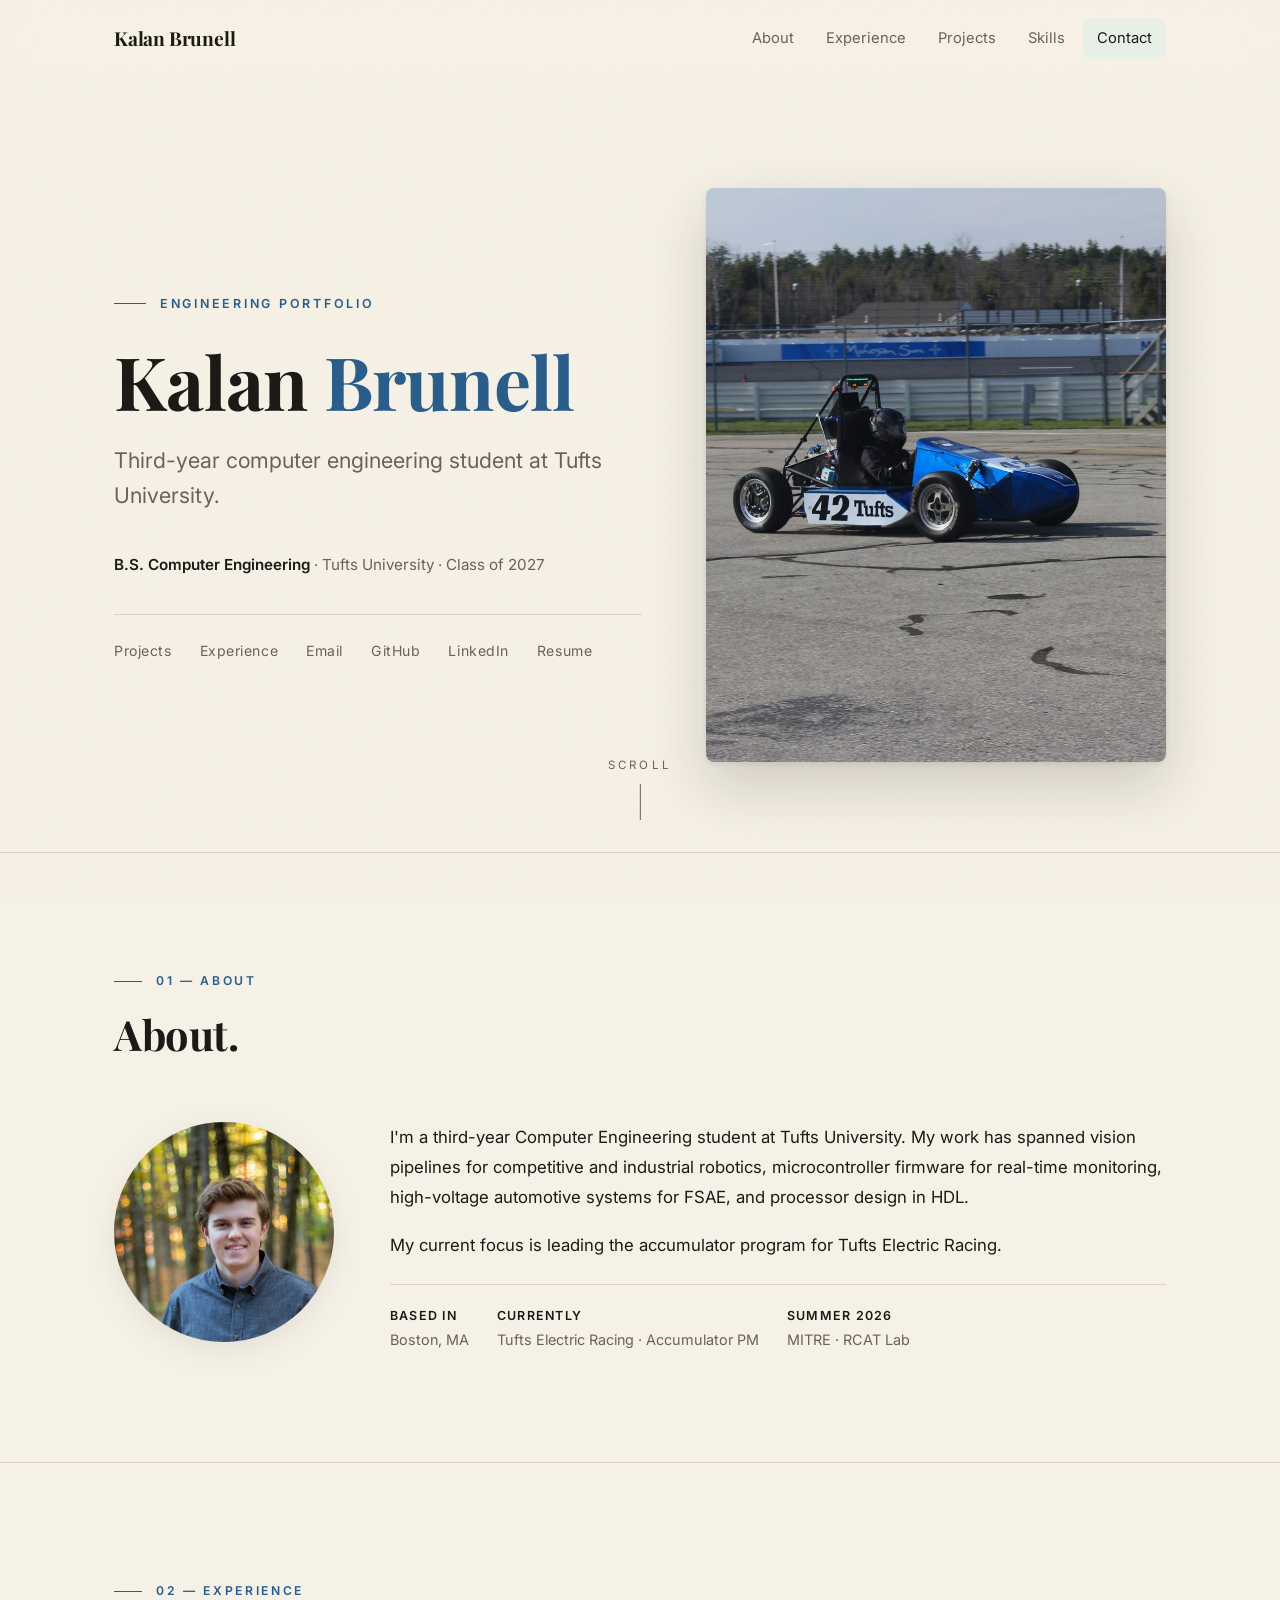
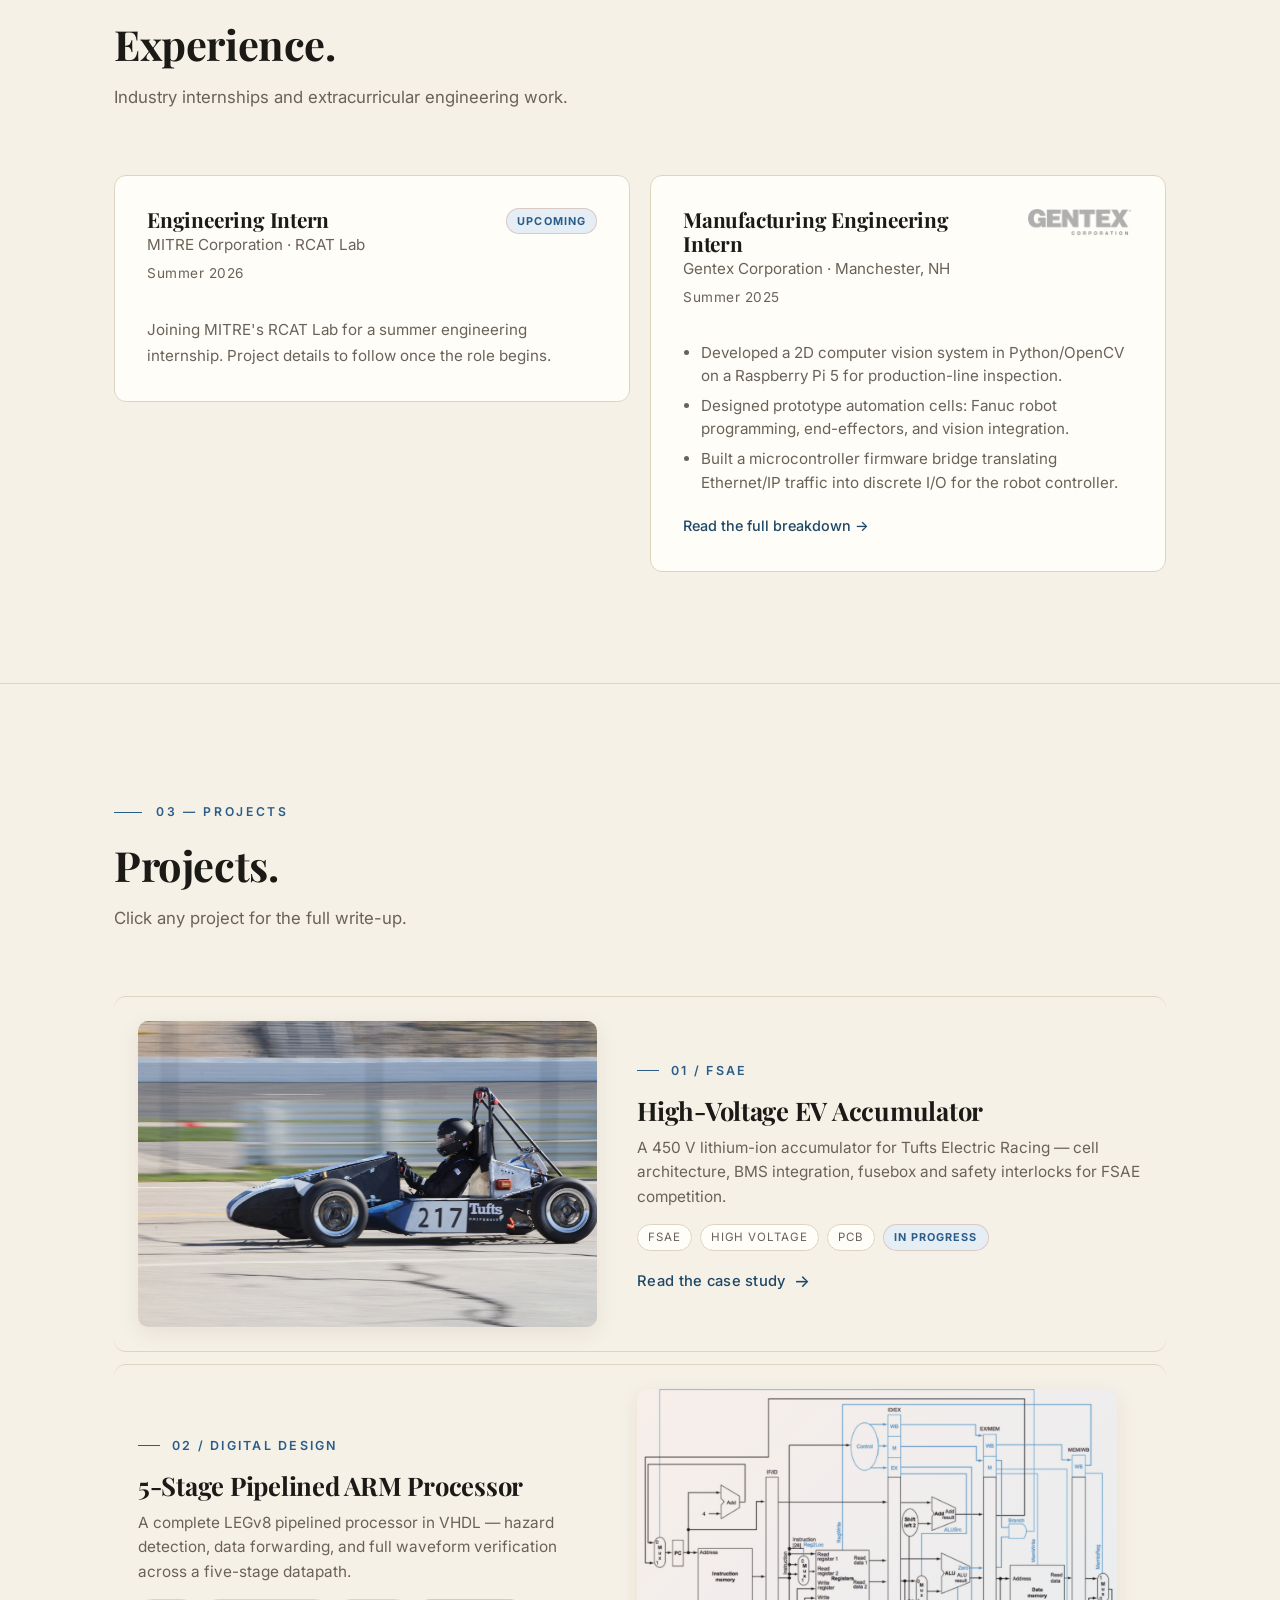
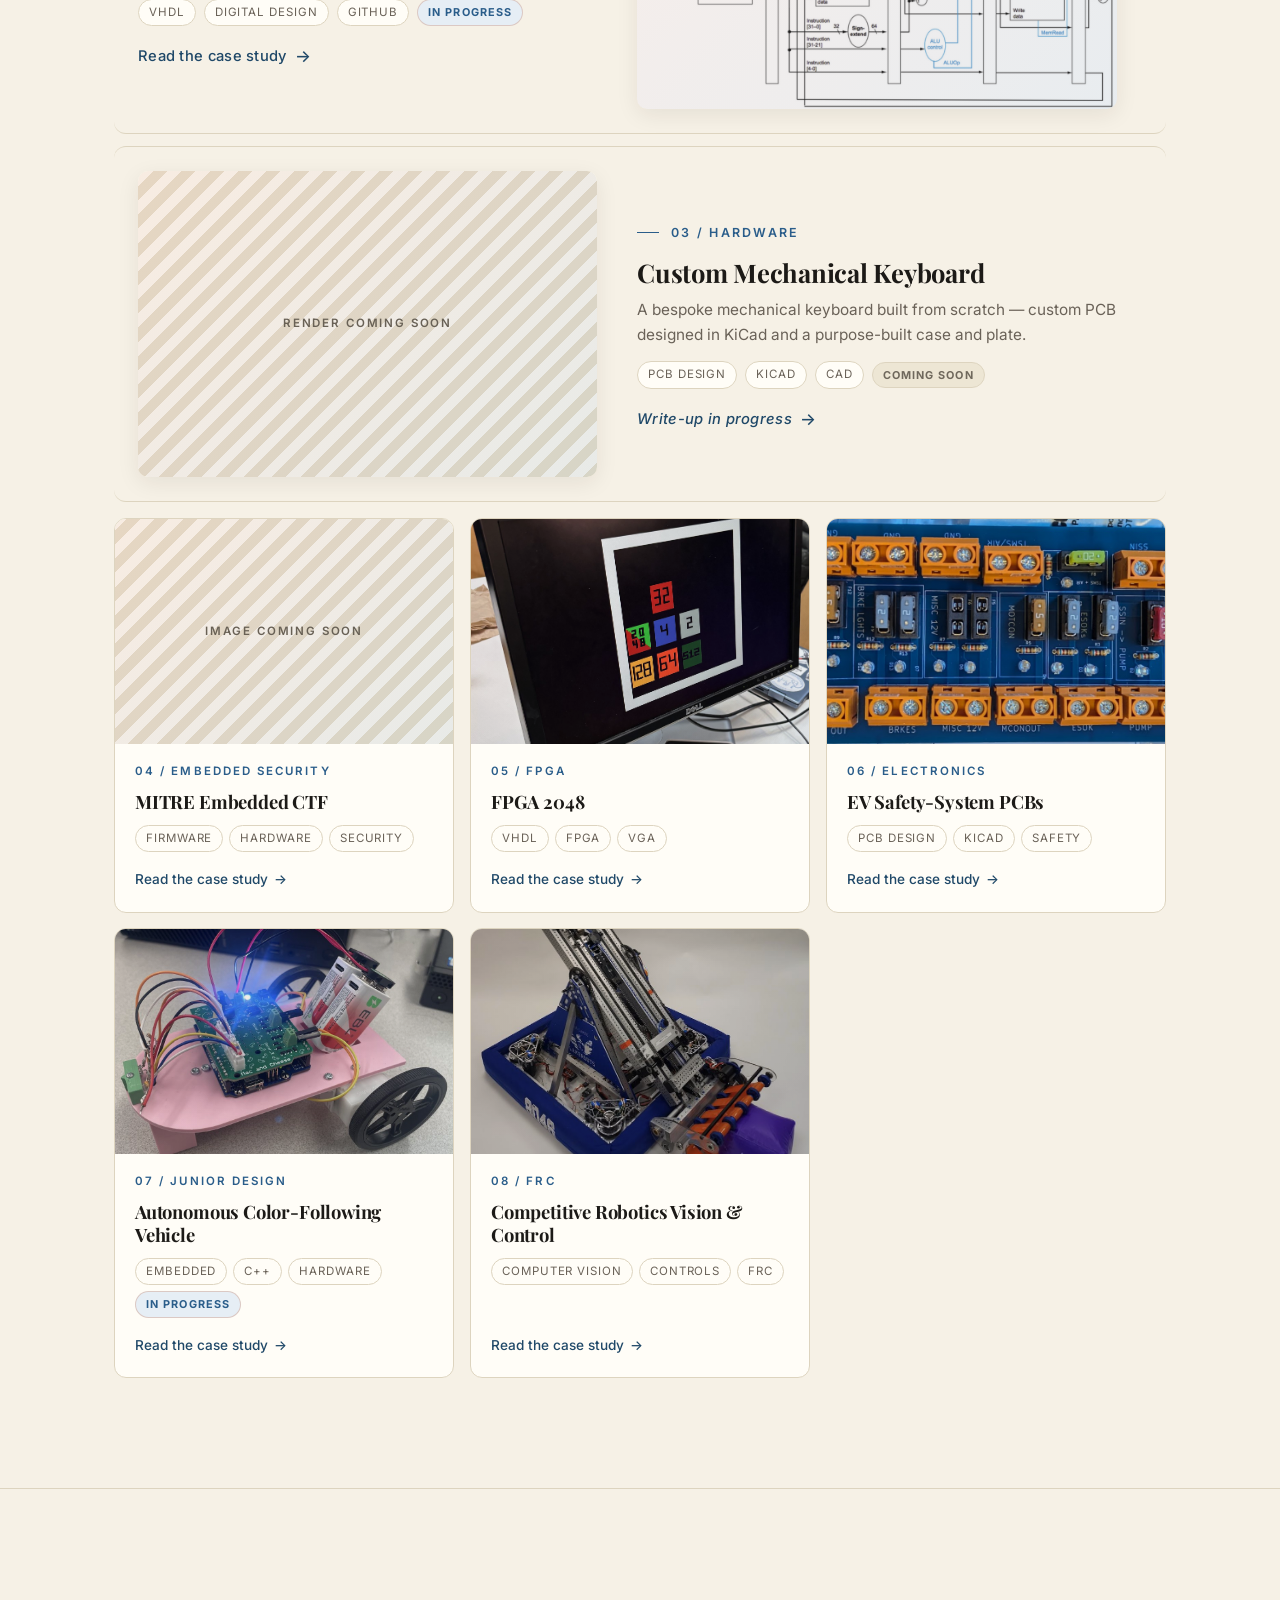
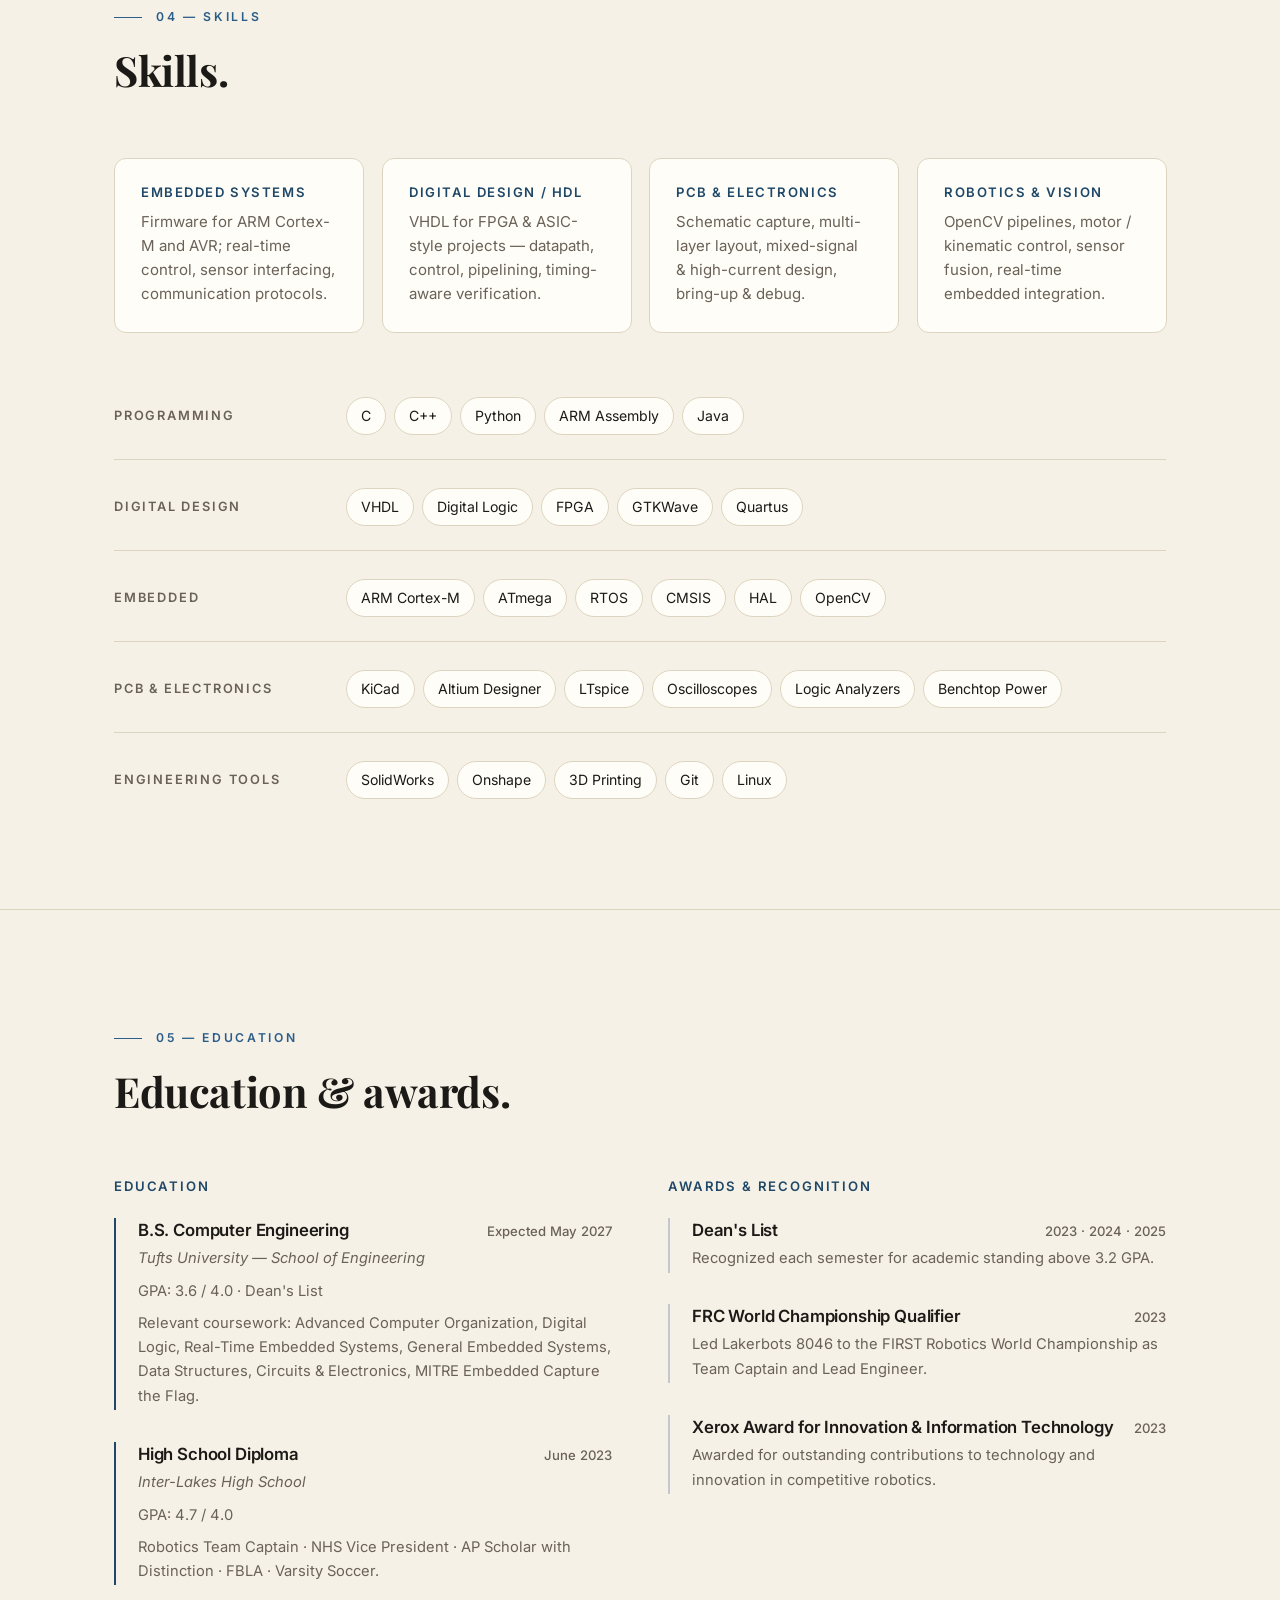
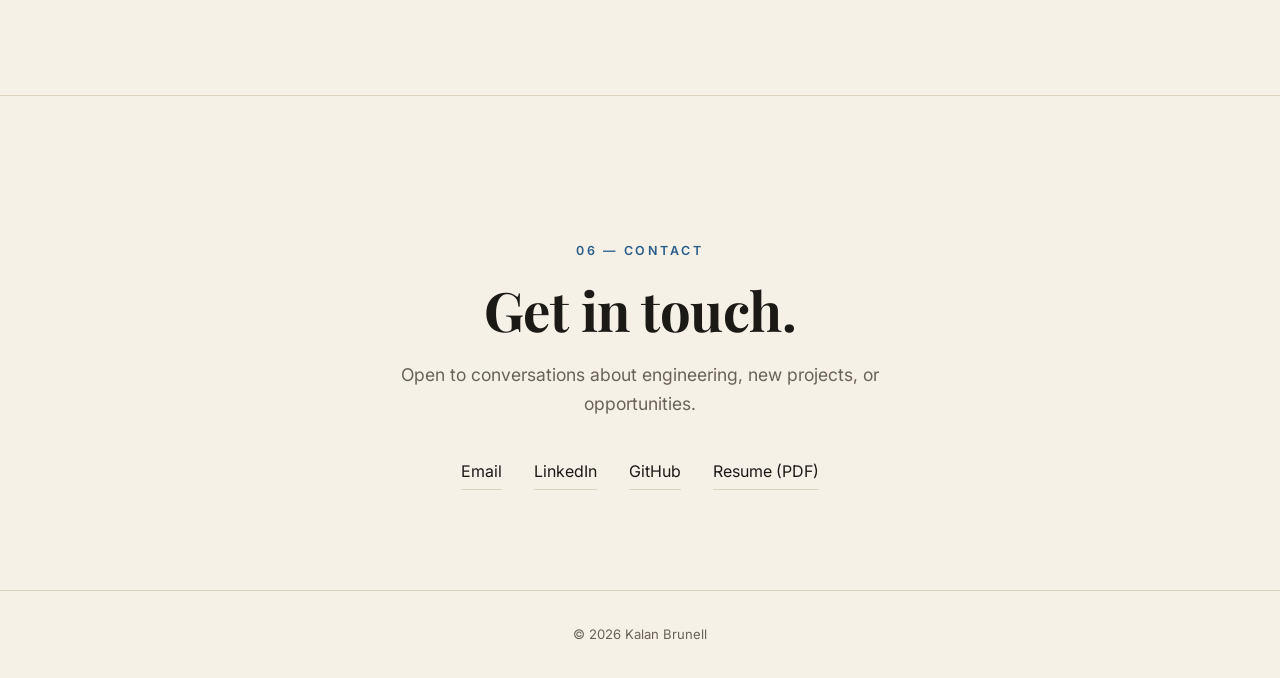
==== commit 07278082: "updated eCTF page" ====
--- a/index.html
+++ b/index.html
@@ -245,11 +245,9 @@
     </div>
 
     <div class="proj-grid">
-      <!-- DRAFT: design + contributions sections not yet written; non-clickable until complete.
-           Swap back to <a href="projects/ctf.html"> to re-enable. -->
-      <div class="proj-card proj-card--draft reveal">
+      <a class="proj-card reveal" href="projects/ctf.html">
         <div class="proj-card__media proj-card__media--placeholder">
-          <!-- TODO: add an image at images/projects/ctf/ (board photo, logic analyzer, etc.) -->
+          <!-- TODO: add an image at images/projects/ctf/ (board photo, logic analyzer, etc.), then restore the <img>. -->
           <span class="media-placeholder">Image coming soon</span>
         </div>
         <div class="proj-card__body">
@@ -259,11 +257,10 @@
             <span class="proj-tag">Firmware</span>
             <span class="proj-tag">Hardware</span>
             <span class="proj-tag">Security</span>
-            <span class="proj-coming-soon">Coming Soon</span>
-          </div>
-          <span class="proj-card__cta proj-card__cta--muted">Write-up in progress</span>
-        </div>
-      </div>
+          </div>
+          <span class="proj-card__cta">Read the case study</span>
+        </div>
+      </a>
 
       <a class="proj-card reveal delay-1" href="projects/fpga-2048.html">
         <div class="proj-card__media">
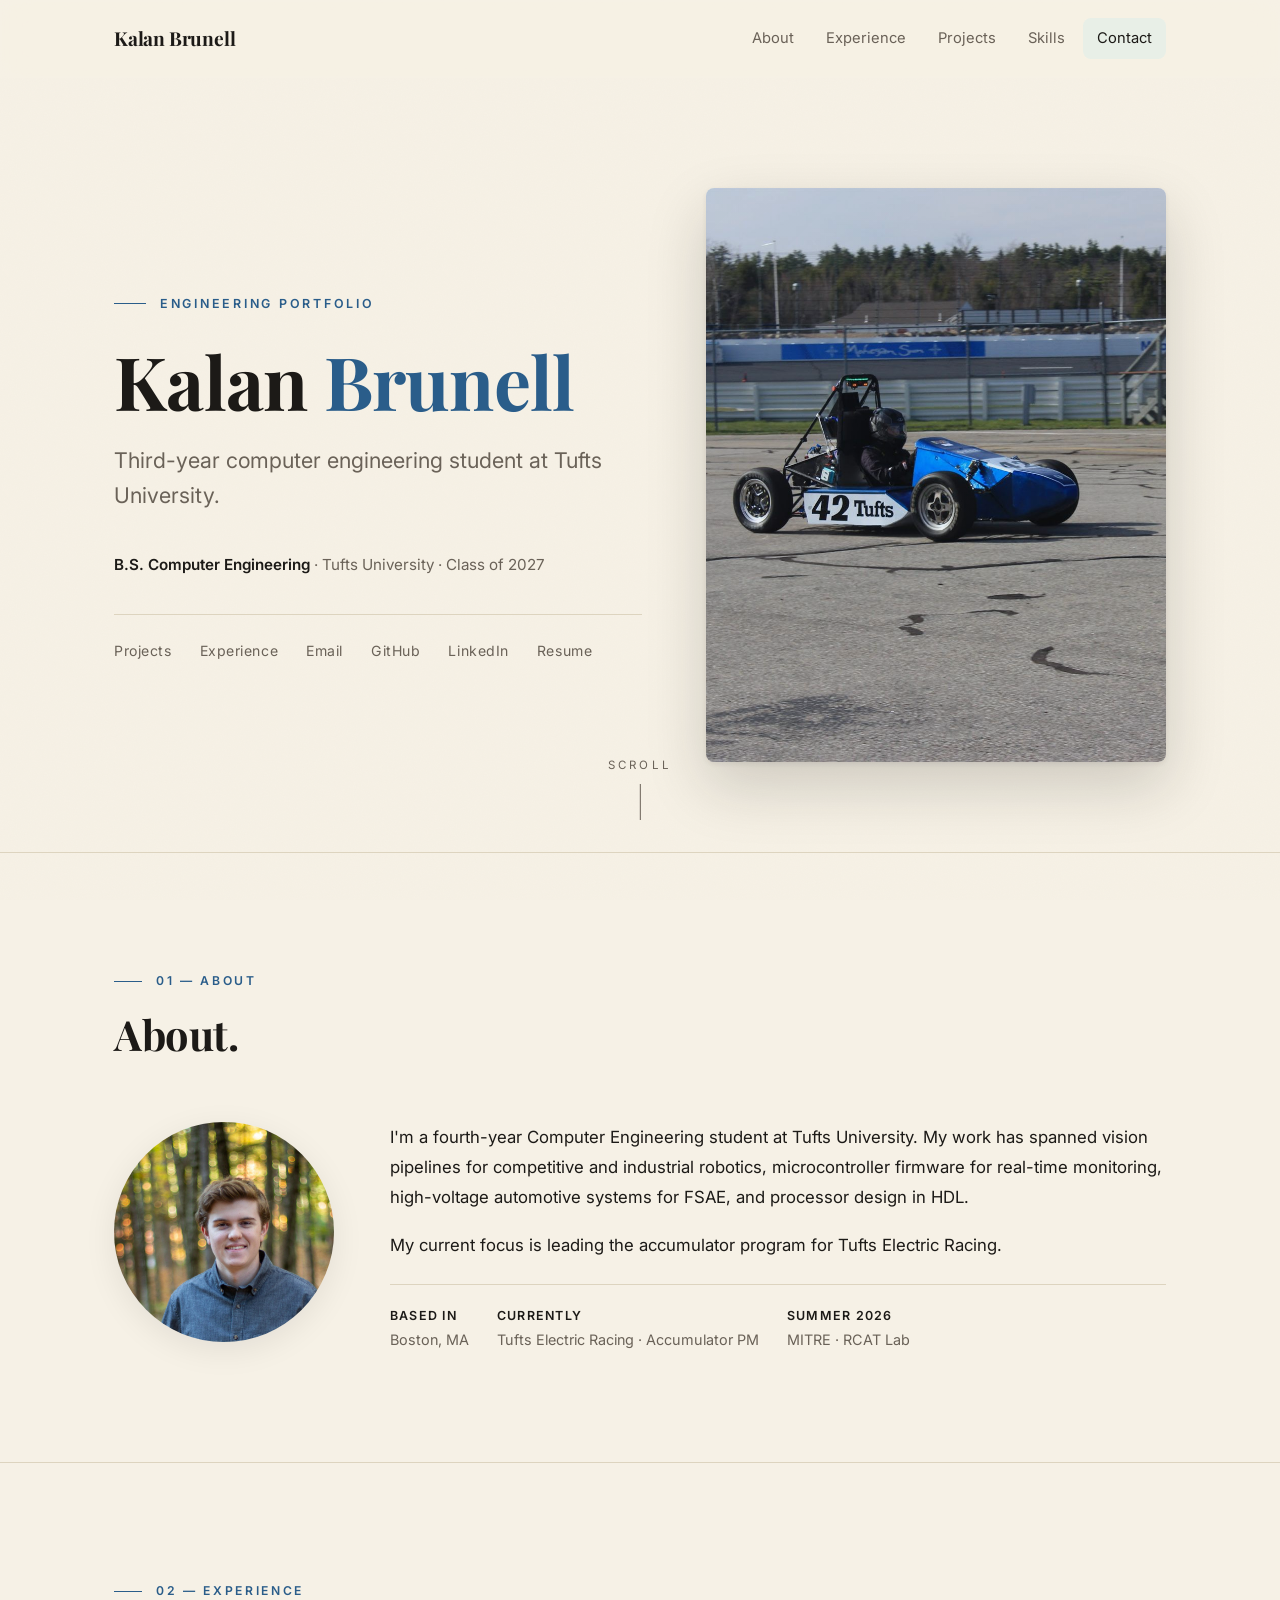
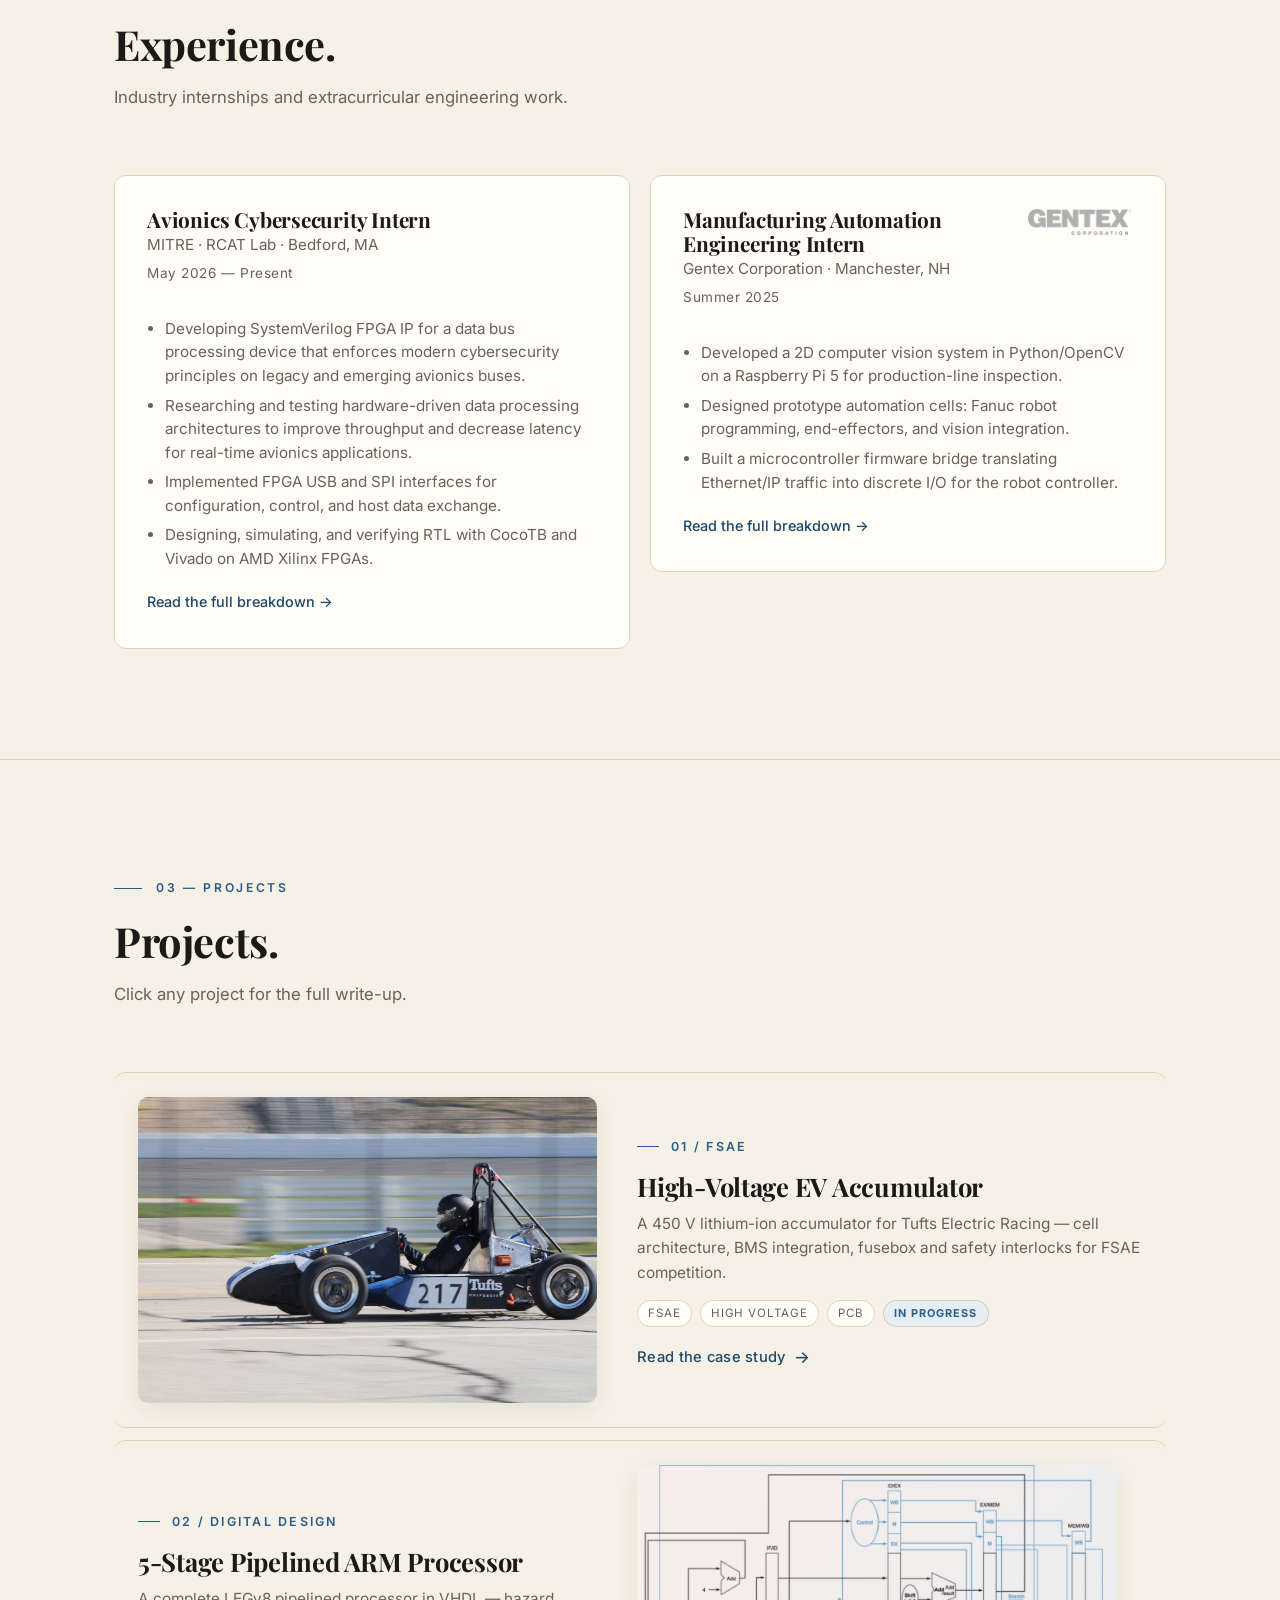
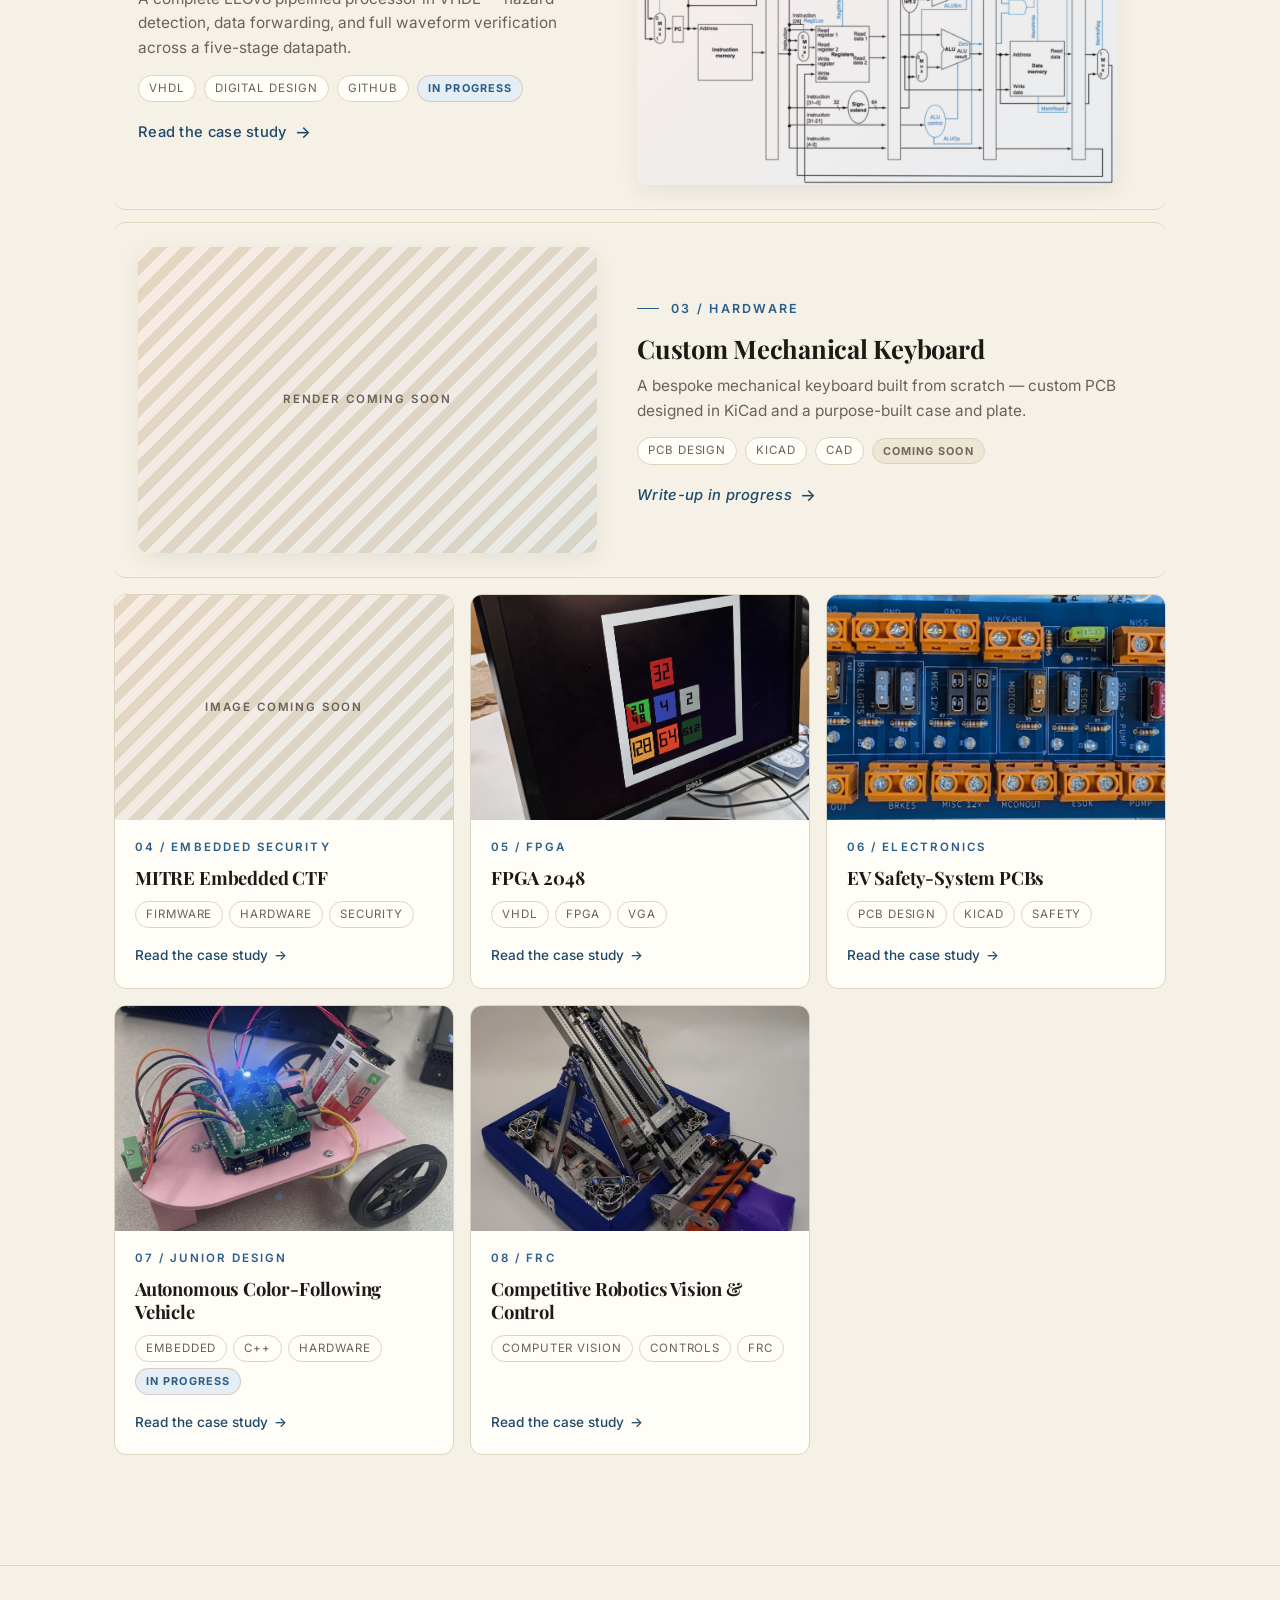
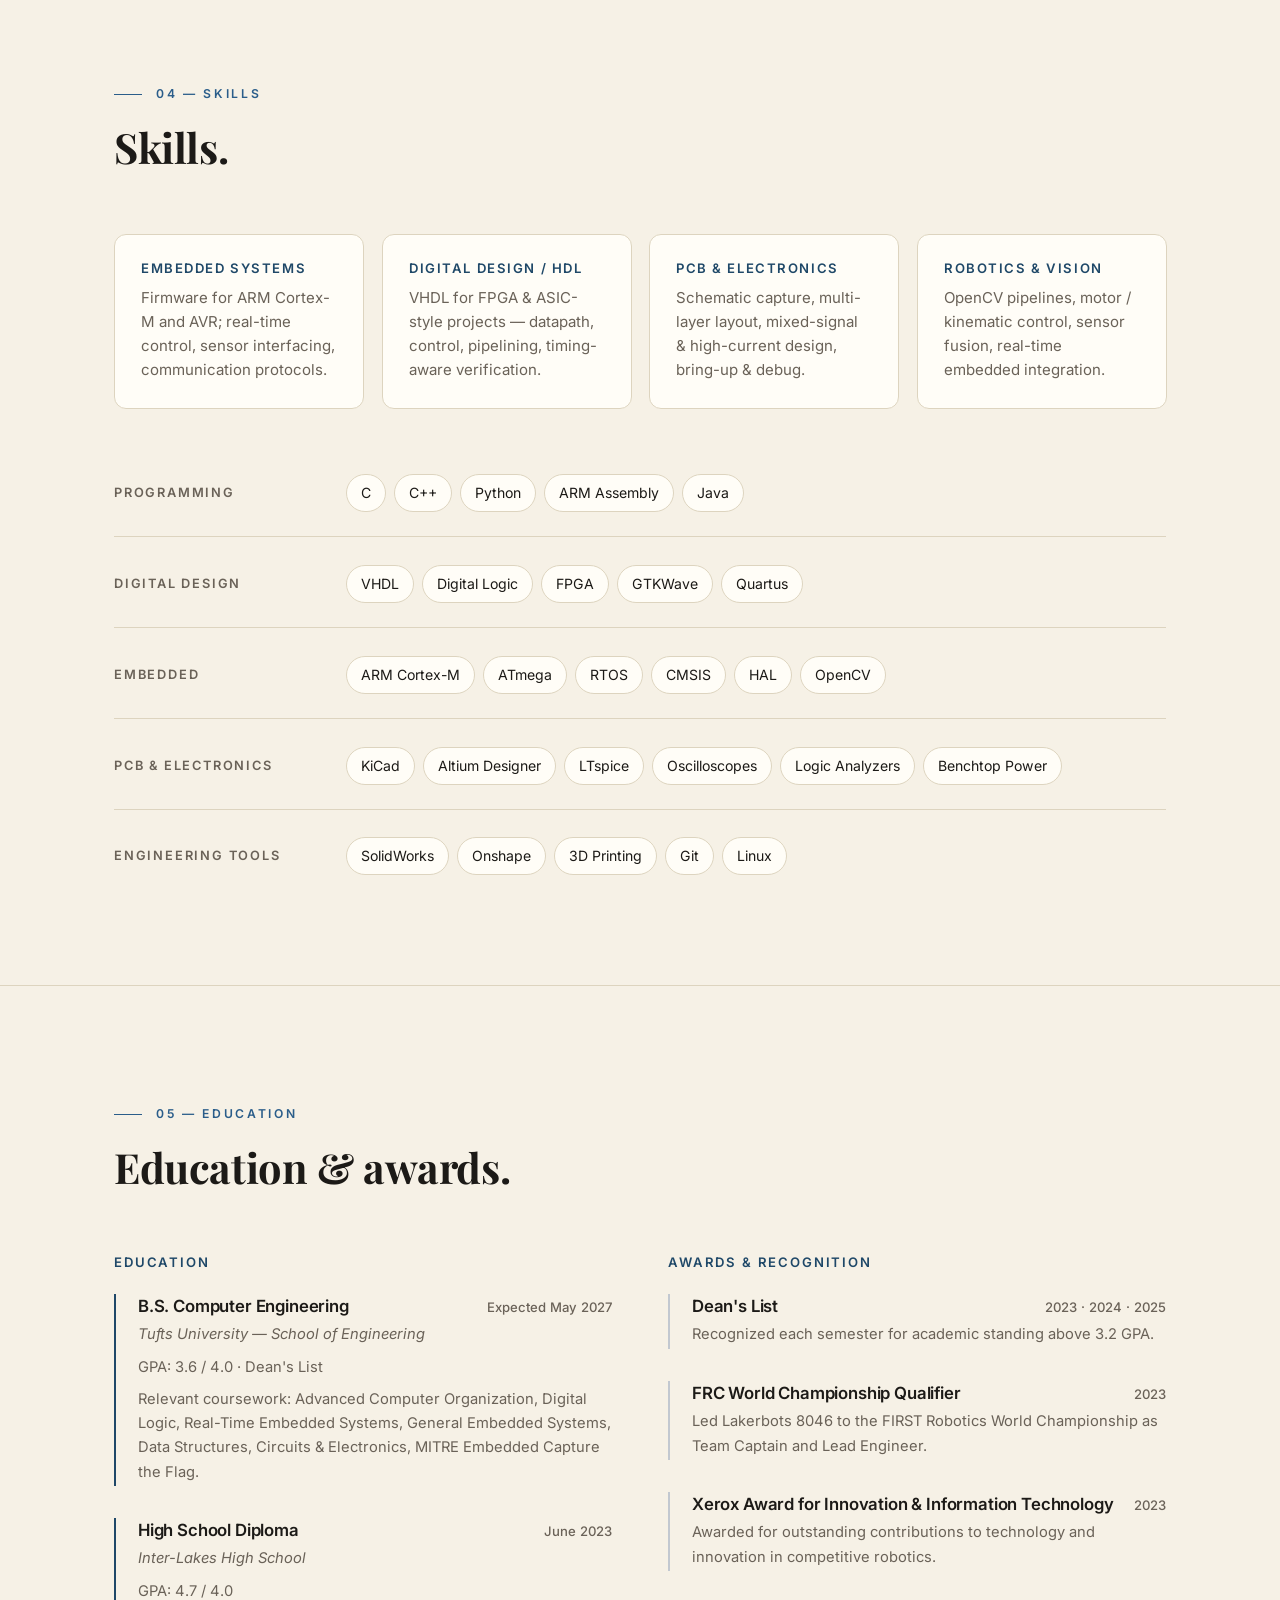
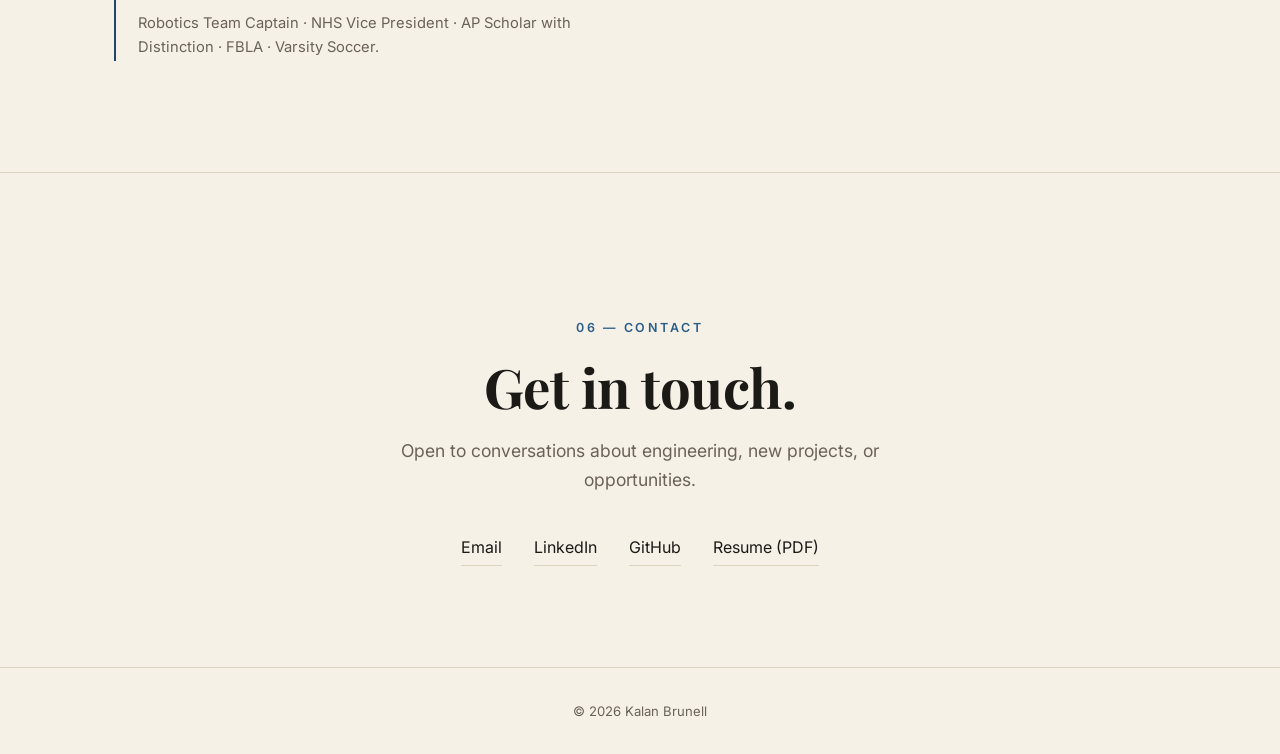
==== commit 519a8c9d: "Add MITRE internship card + page, restructure accumulator - New MITRE Avionics Cybersecurity Intern " ====
--- a/index.html
+++ b/index.html
@@ -99,7 +99,7 @@
       <img class="about__photo reveal" src="images/about/headshot.jpg" alt="Headshot of Kalan Brunell" width="220" height="220" loading="lazy" decoding="async" />
       <div class="about__body reveal delay-1">
         <p>
-          I'm a third-year Computer Engineering student at Tufts University. My work has spanned
+          I'm a fourth-year Computer Engineering student at Tufts University. My work has spanned
           vision pipelines for competitive and industrial robotics, microcontroller firmware for
           real-time monitoring, high-voltage automotive systems for FSAE, and processor design in HDL.
         </p>
@@ -138,24 +138,27 @@
 
     <div class="experience">
       <div class="experience__cards">
-        <div class="exp-card exp-card--upcoming reveal">
+        <a class="exp-card reveal" href="experience/mitre.html">
           <div class="exp-card__head">
             <div>
-              <h3 class="exp-card__title">Engineering Intern</h3>
-              <p class="exp-card__org">MITRE Corporation · RCAT Lab</p>
-              <p class="exp-card__date">Summer 2026</p>
+              <h3 class="exp-card__title">Avionics Cybersecurity Intern</h3>
+              <p class="exp-card__org">MITRE · RCAT Lab · Bedford, MA</p>
+              <p class="exp-card__date">May 2026 — Present</p>
             </div>
-            <span class="proj-status">Upcoming</span>
-          </div>
-          <p style="color: var(--muted); font-size: 0.95rem; margin: 0;">
-            Joining MITRE's RCAT Lab for a summer engineering internship. Project details to follow once the role begins.
-          </p>
-        </div>
+          </div>
+          <ul>
+            <li>Developing SystemVerilog FPGA IP for a data bus processing device that enforces modern cybersecurity principles on legacy and emerging avionics buses.</li>
+            <li>Researching and testing hardware-driven data processing architectures to improve throughput and decrease latency for real-time avionics applications.</li>
+            <li>Implemented FPGA USB and SPI interfaces for configuration, control, and host data exchange.</li>
+            <li>Designing, simulating, and verifying RTL with CocoTB and Vivado on AMD Xilinx FPGAs.</li>
+          </ul>
+          <span class="exp-card__more">Read the full breakdown →</span>
+        </a>
 
         <a class="exp-card reveal delay-1" href="experience/gentex.html">
           <div class="exp-card__head">
             <div>
-              <h3 class="exp-card__title">Manufacturing Engineering Intern</h3>
+              <h3 class="exp-card__title">Manufacturing Automation Engineering Intern</h3>
               <p class="exp-card__org">Gentex Corporation · Manchester, NH</p>
               <p class="exp-card__date">Summer 2025</p>
             </div>
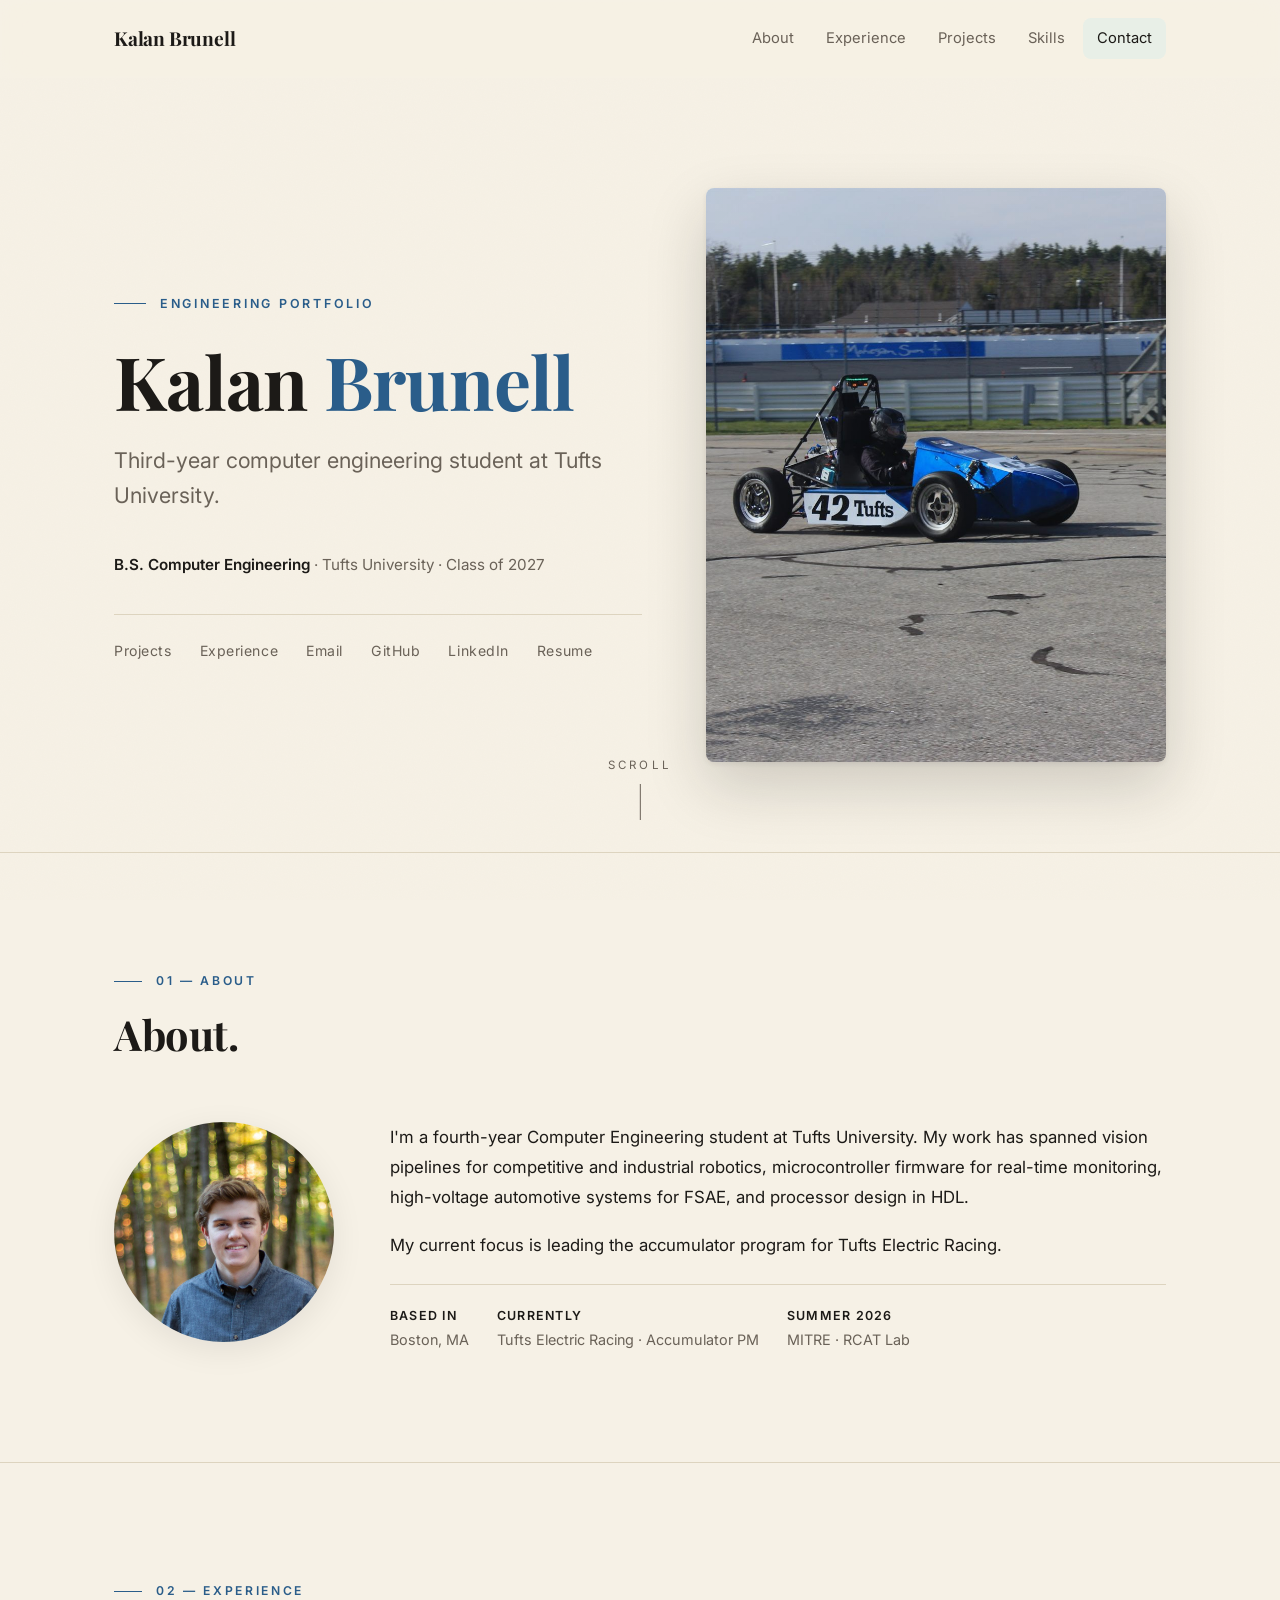
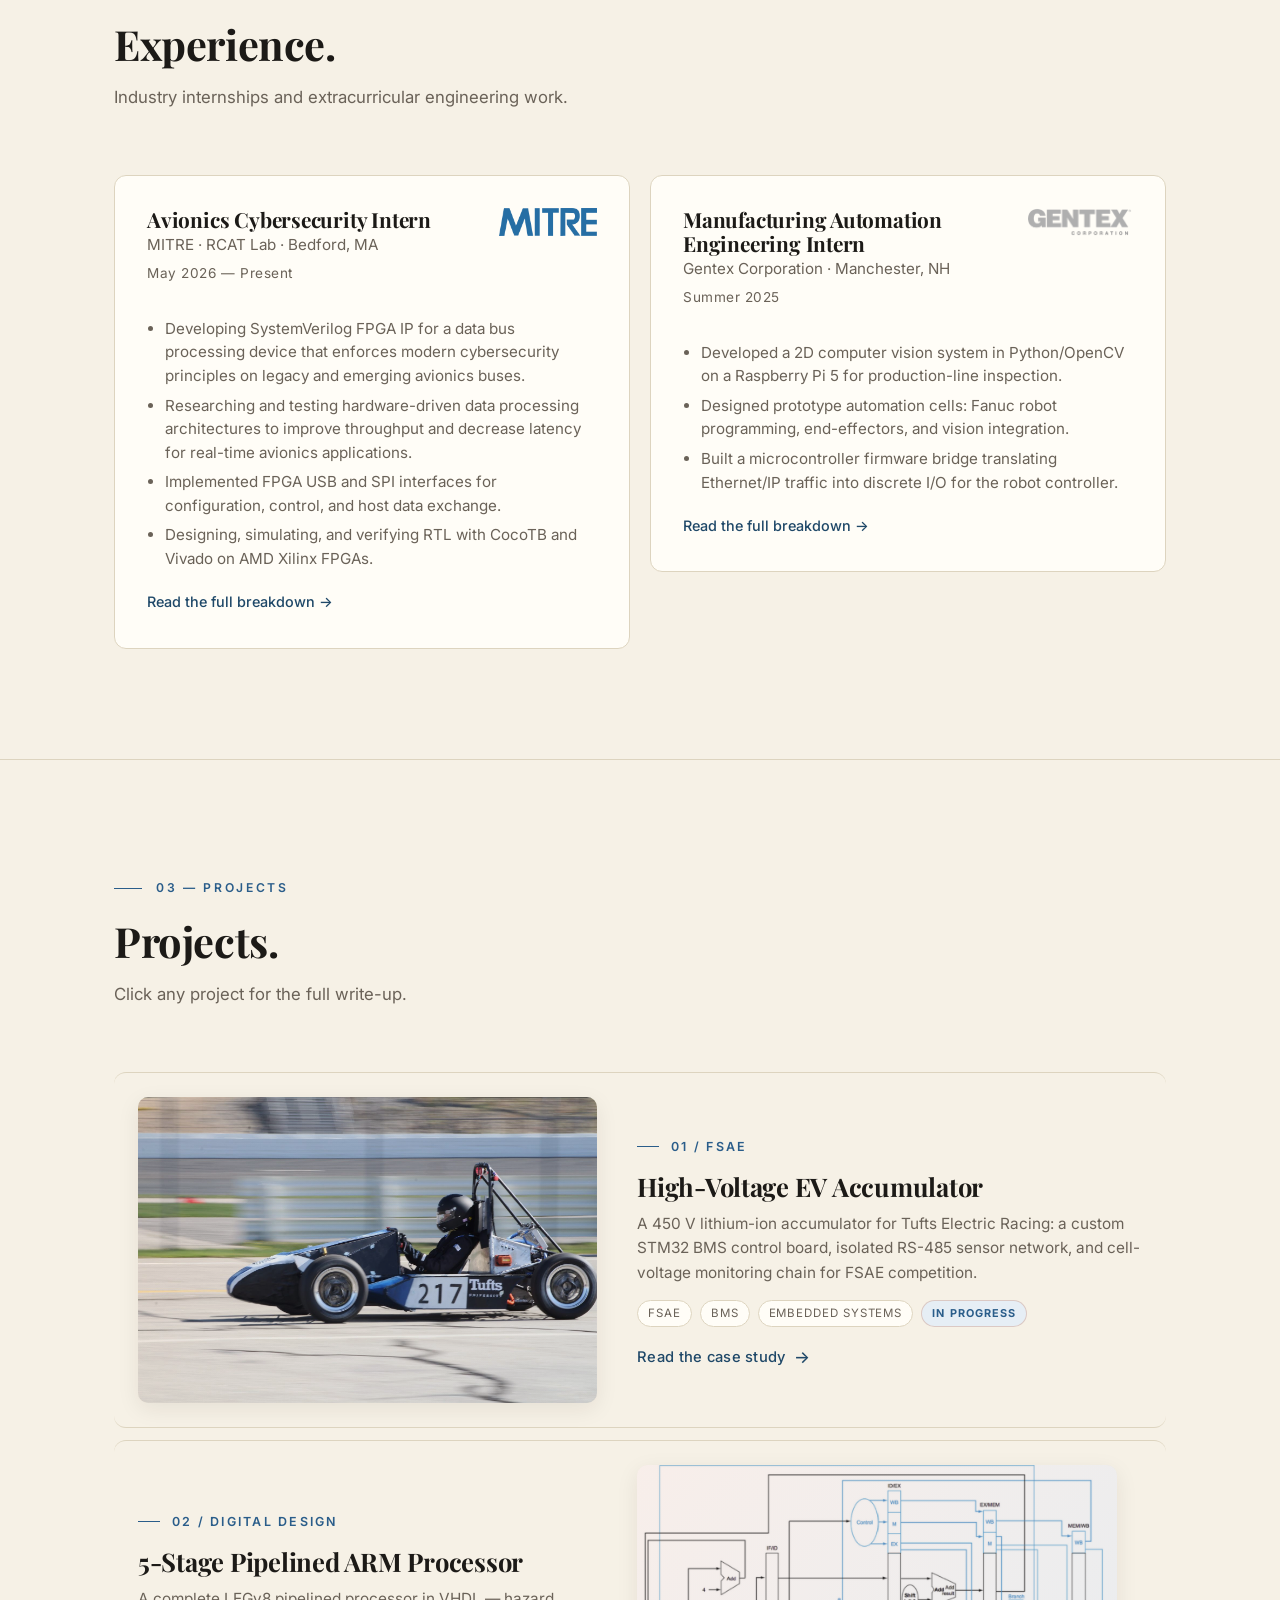
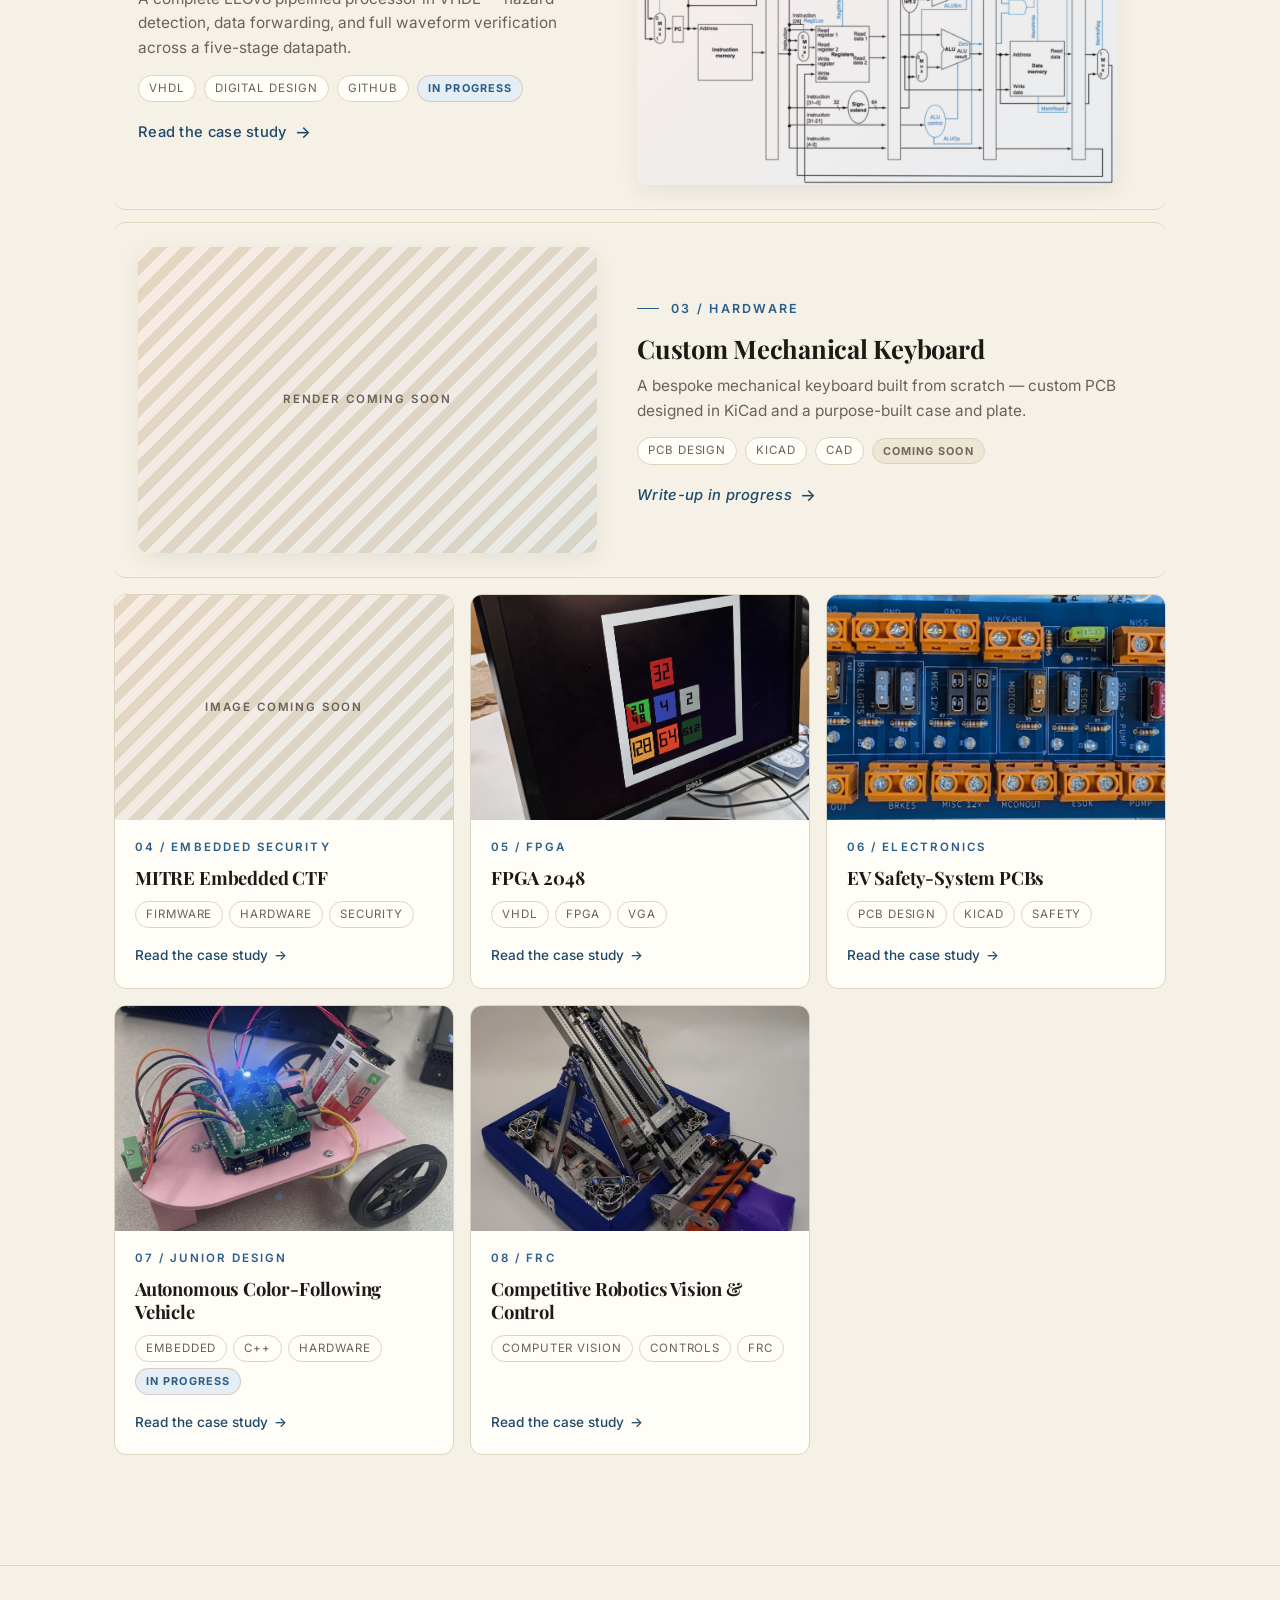
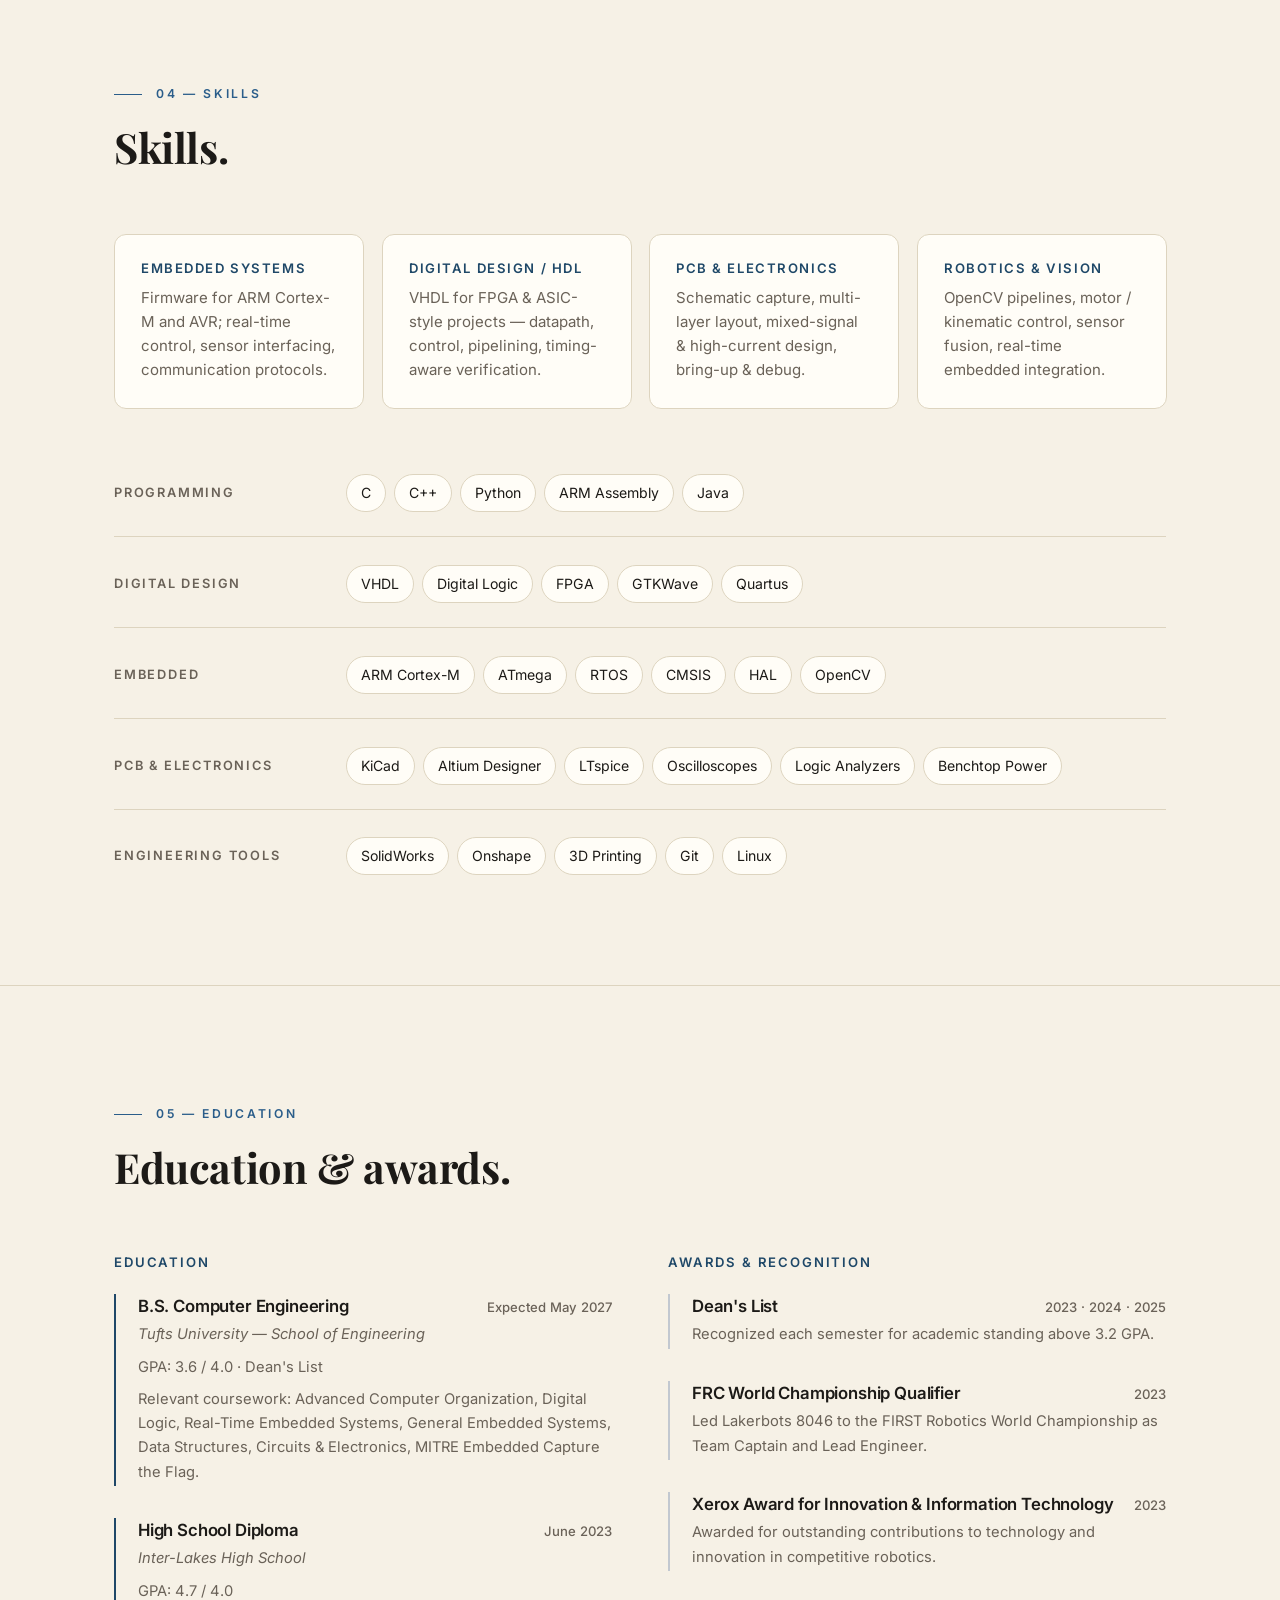
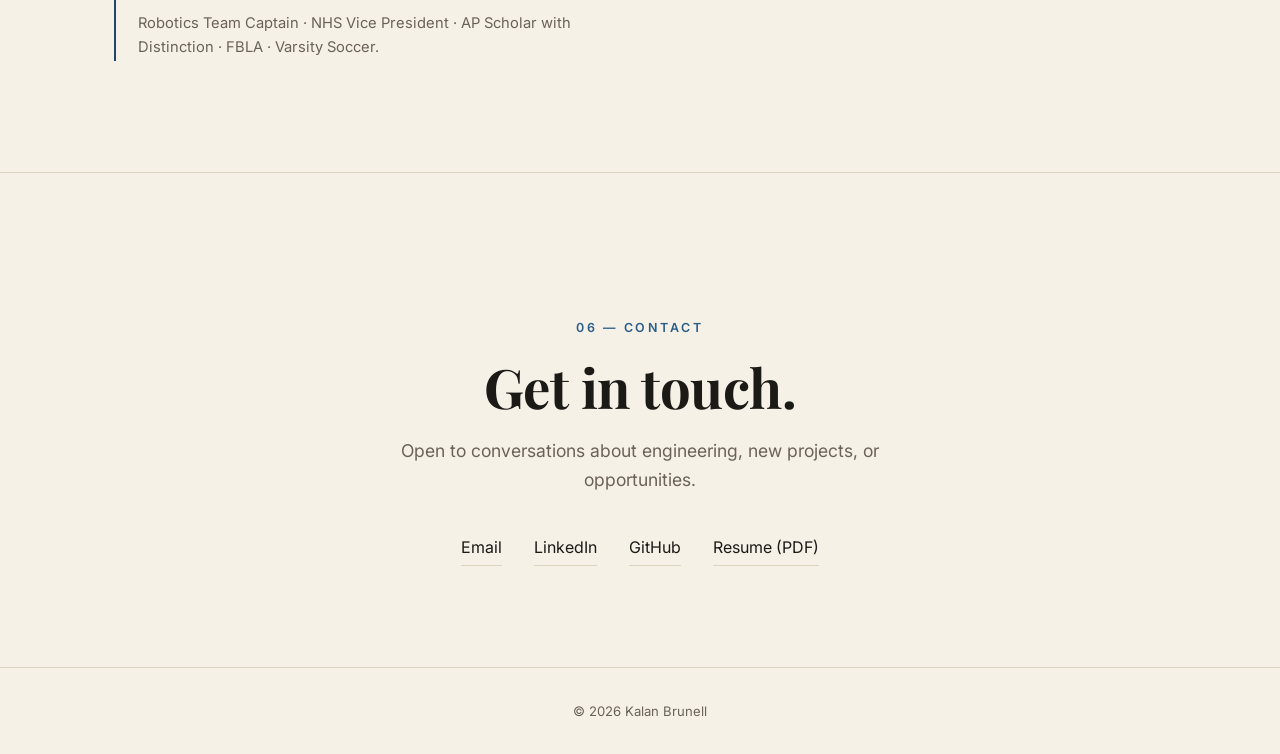
==== commit 317b639b: "Add MITRE logo to homepage card; refocus accumulator page on BMS/embedded work Wire the MITRE Corpor" ====
--- a/index.html
+++ b/index.html
@@ -145,6 +145,7 @@
               <p class="exp-card__org">MITRE · RCAT Lab · Bedford, MA</p>
               <p class="exp-card__date">May 2026 — Present</p>
             </div>
+            <img class="exp-card__logo" src="images/logos/mitrelogo.webp" alt="MITRE logo" />
           </div>
           <ul>
             <li>Developing SystemVerilog FPGA IP for a data bus processing device that enforces modern cybersecurity principles on legacy and emerging avionics buses.</li>
@@ -196,11 +197,11 @@
         <div class="proj-item__body">
           <div class="proj-item__num">01 / FSAE</div>
           <h3 class="proj-item__title">High-Voltage EV Accumulator</h3>
-          <p class="proj-item__hook">A 450 V lithium-ion accumulator for Tufts Electric Racing — cell architecture, BMS integration, fusebox and safety interlocks for FSAE competition.</p>
+          <p class="proj-item__hook">A 450 V lithium-ion accumulator for Tufts Electric Racing: a custom STM32 BMS control board, isolated RS-485 sensor network, and cell-voltage monitoring chain for FSAE competition.</p>
           <div class="proj-item__tags">
             <span class="proj-tag">FSAE</span>
-            <span class="proj-tag">High Voltage</span>
-            <span class="proj-tag">PCB</span>
+            <span class="proj-tag">BMS</span>
+            <span class="proj-tag">Embedded Systems</span>
             <span class="proj-status">In Progress</span>
           </div>
           <span class="proj-item__cta">Read the case study</span>
--- a/assets/css/site.css
+++ b/assets/css/site.css
@@ -1162,6 +1162,15 @@
   margin: 0 0 16px;
 }
 .detail-section p:last-child { margin-bottom: 0; }
+.detail-section code {
+  font-family: 'SFMono-Regular', Consolas, 'Liberation Mono', monospace;
+  font-size: 0.86em;
+  background: var(--bg-deep);
+  border: 1px solid var(--line);
+  border-radius: 4px;
+  padding: 1px 6px;
+  color: var(--accent);
+}
 
 .detail-figure { margin: 28px 0; }
 .detail-figure img {
@@ -1180,6 +1189,31 @@
 }
 .detail-figure--narrow { max-width: 640px; margin-left: auto; margin-right: auto; }
 .detail-figure--tight img { box-shadow: 0 4px 16px rgba(40, 30, 15, 0.06); }
+
+/* Placeholder slot for a figure whose image isn't ready yet (e.g. a CAD
+   render still in progress) — labelled tile instead of a missing img. */
+.detail-figure__placeholder {
+  aspect-ratio: 3 / 2;
+  border-radius: 8px;
+  box-shadow: 0 8px 28px rgba(40, 30, 15, 0.10);
+  display: flex;
+  align-items: center;
+  justify-content: center;
+  text-align: center;
+  padding: 16px;
+  color: var(--muted-soft);
+  font-size: 0.74rem;
+  letter-spacing: 0.14em;
+  text-transform: uppercase;
+  font-weight: 600;
+  background: repeating-linear-gradient(
+    -45deg,
+    var(--bg-deep),
+    var(--bg-deep) 10px,
+    var(--surface) 10px,
+    var(--surface) 20px
+  );
+}
 
 .detail-grid-2 {
   display: grid;
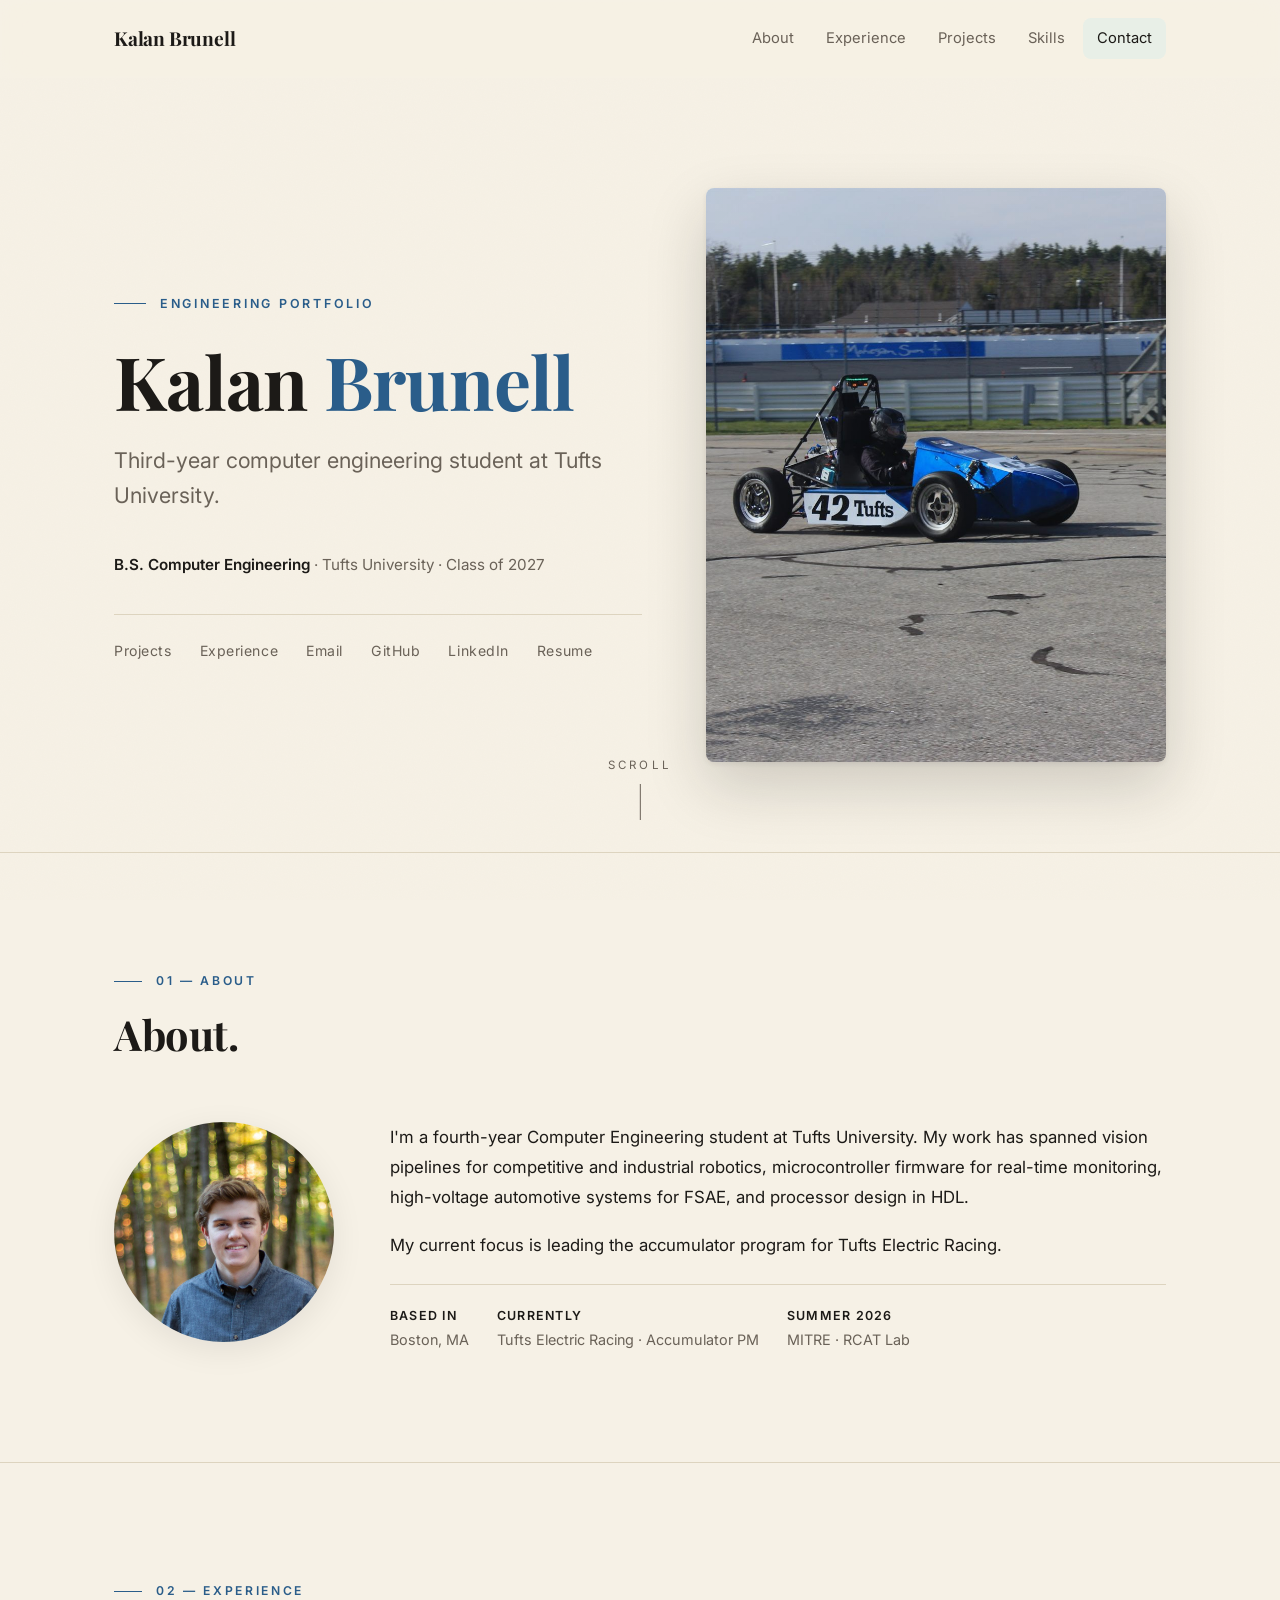
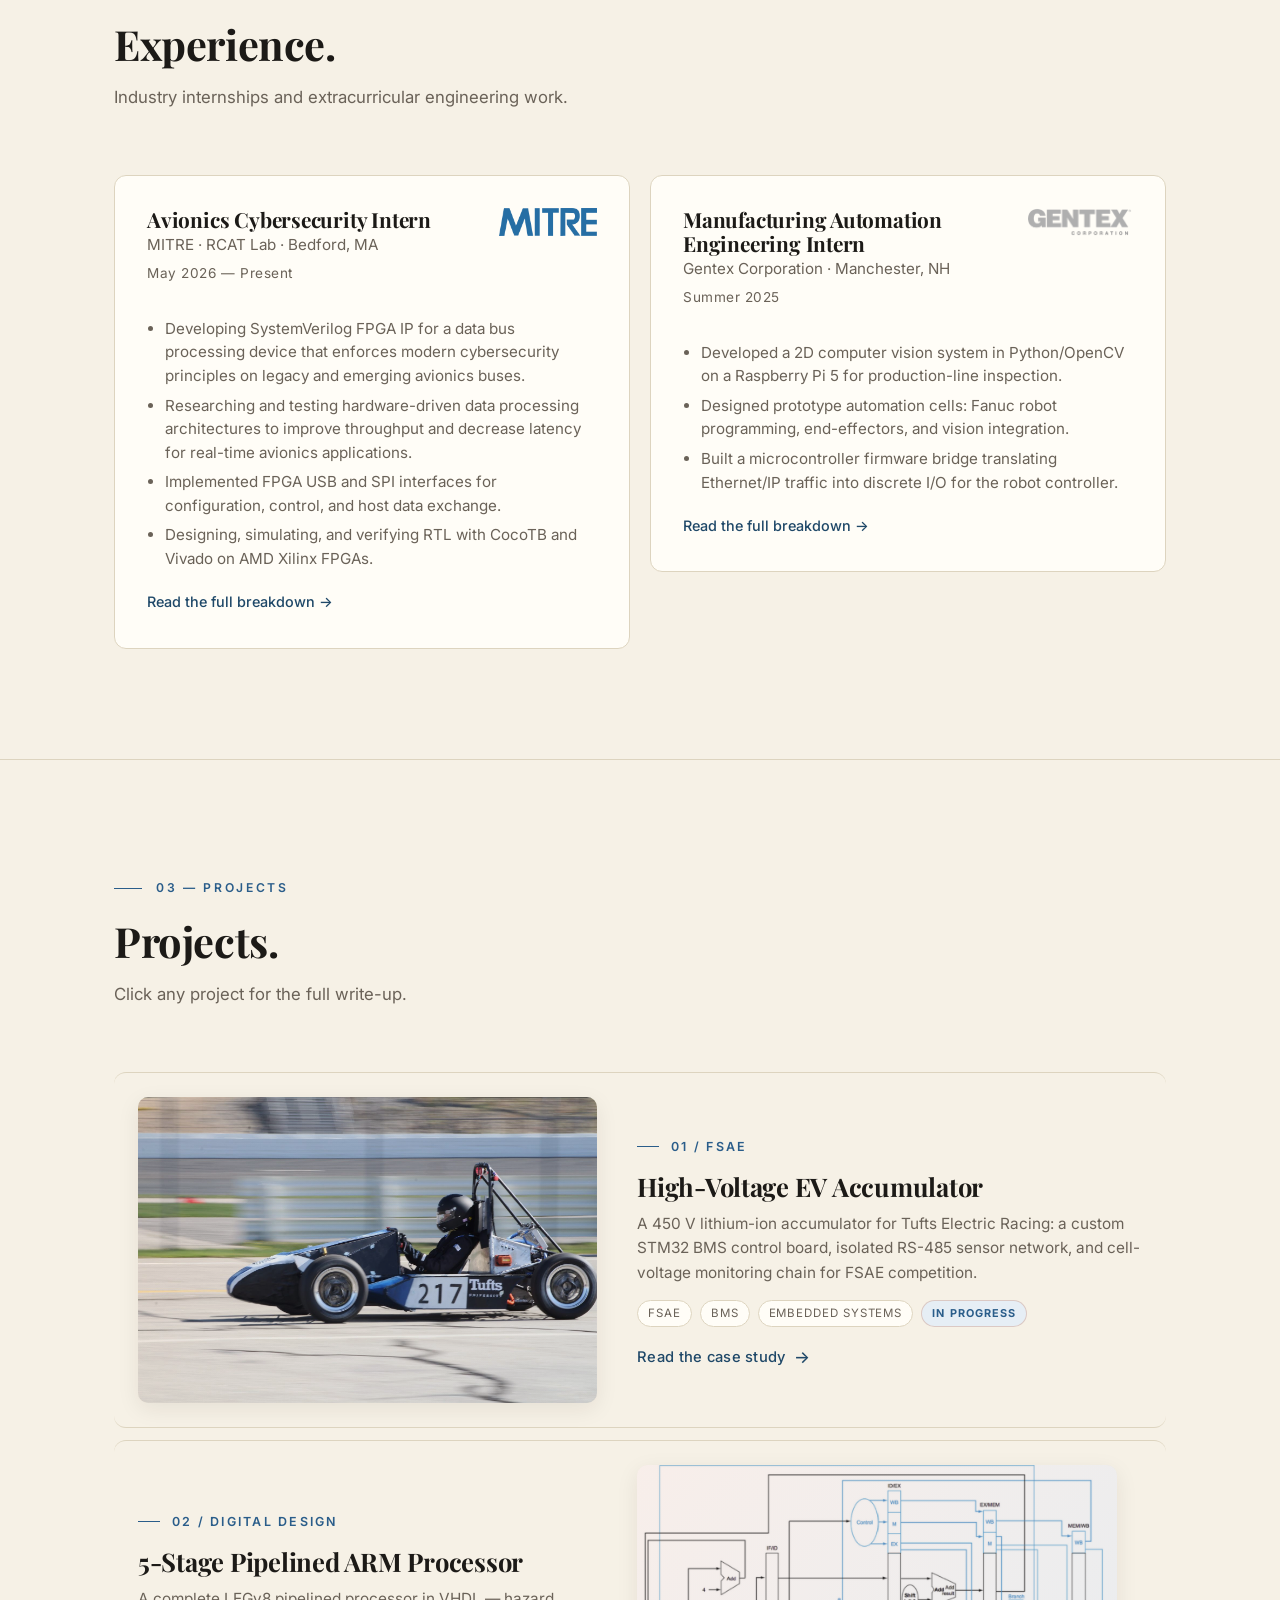
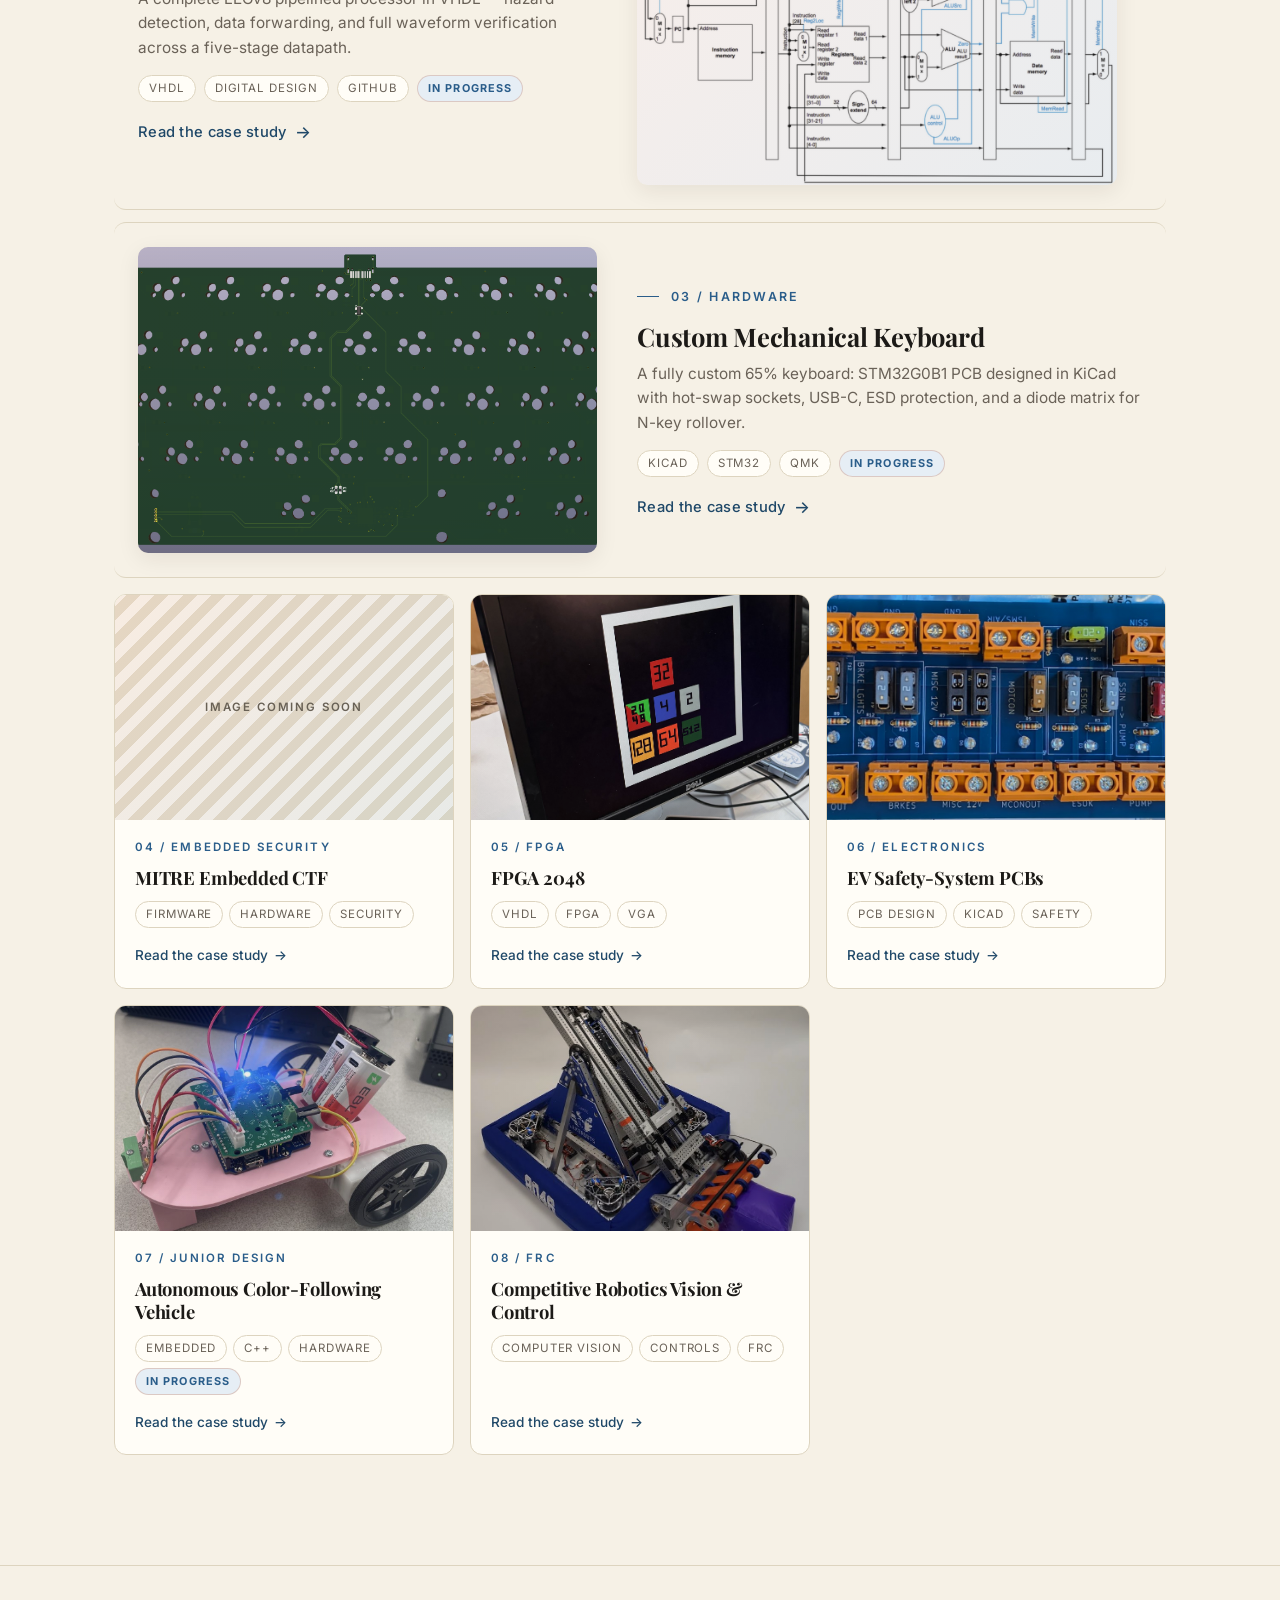
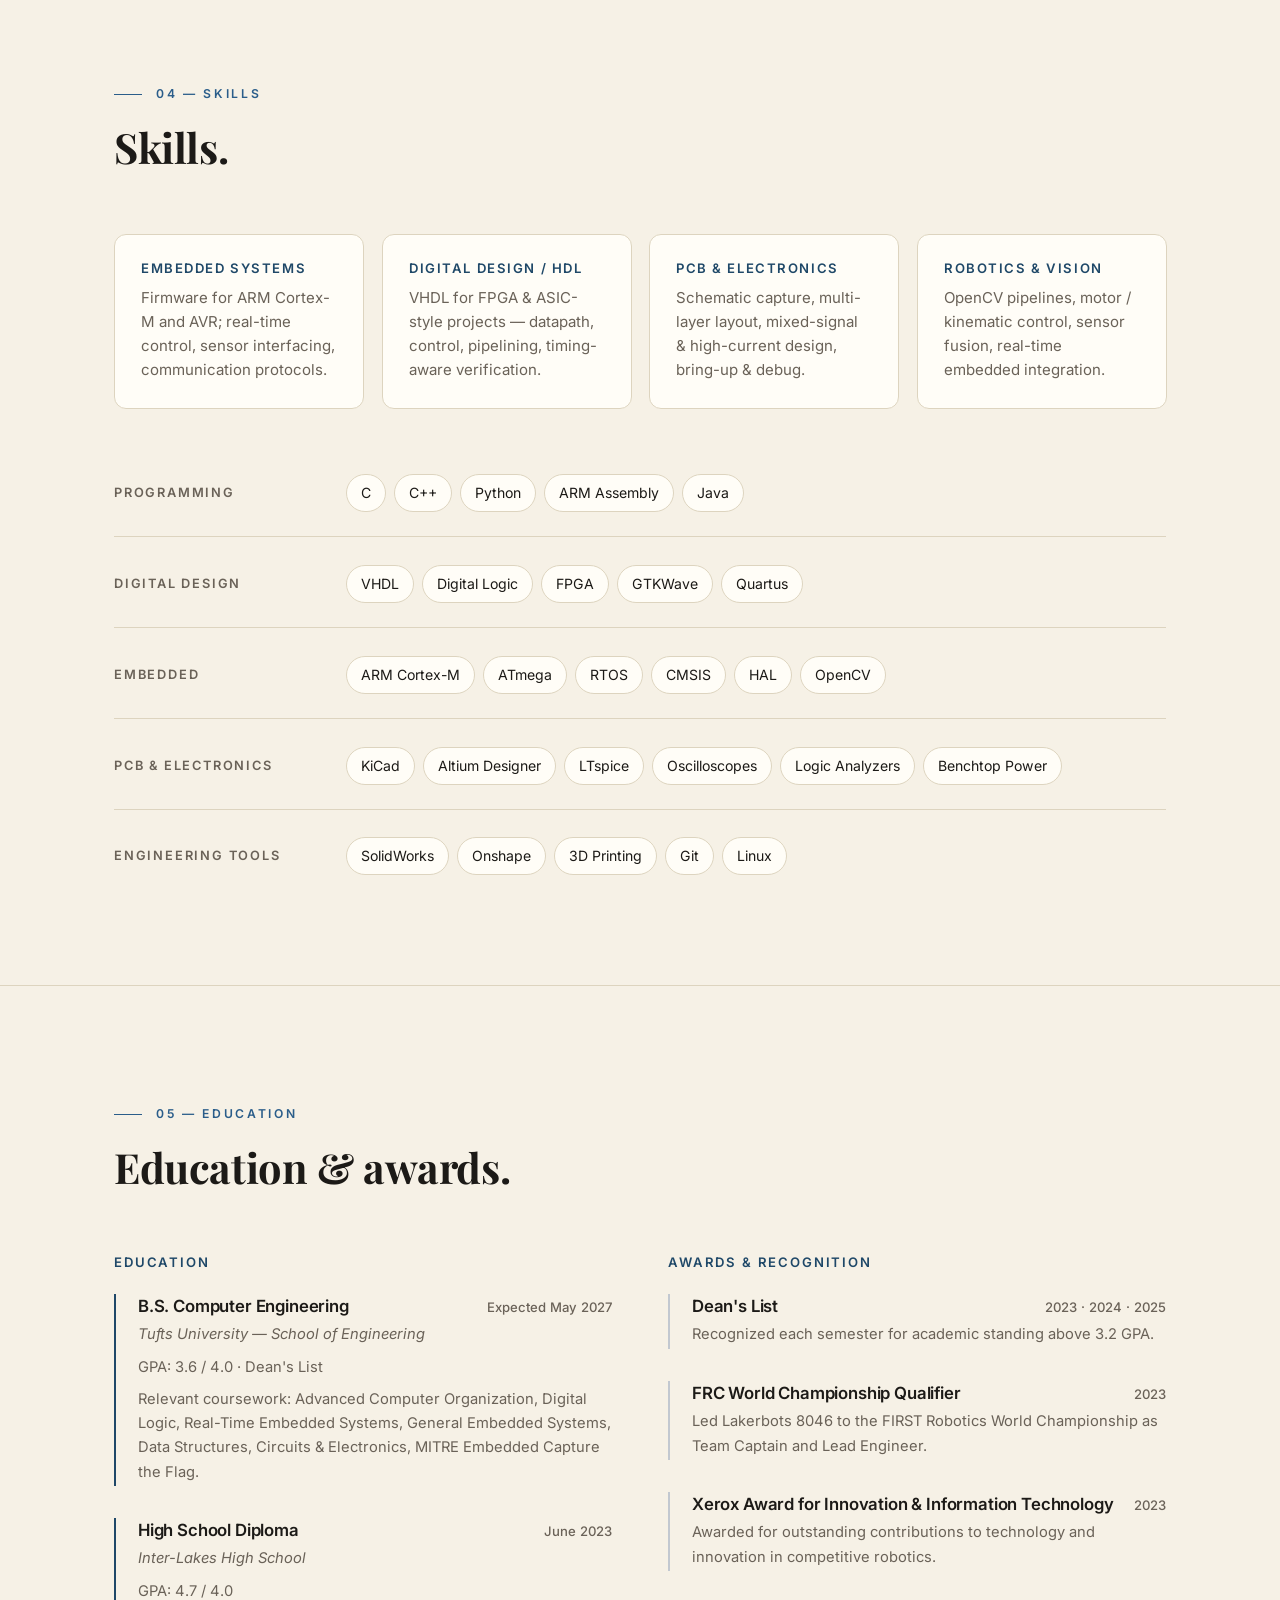
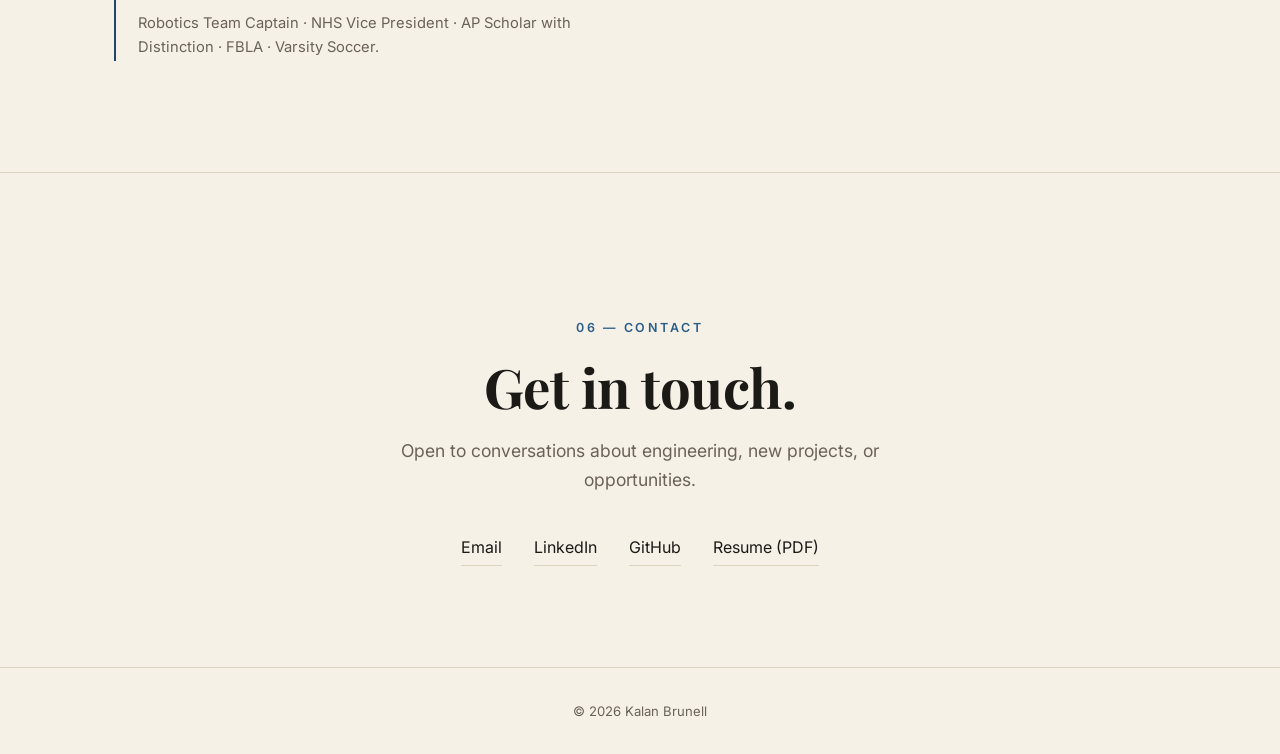
==== commit 5fc273a3: "Publish custom keyboard project page Write up the full detail page for the custom 65% mechanical key" ====
--- a/index.html
+++ b/index.html
@@ -226,26 +226,23 @@
         </div>
       </a>
 
-      <!-- DRAFT: project page not yet written; rendered as a non-clickable div until
-           content is ready. Swap back to <a href="projects/keyboard.html"> to re-enable. -->
-      <div class="proj-item proj-item--draft reveal">
-        <div class="proj-item__media proj-item__media--placeholder">
-          <!-- Drop a PCB render at images/projects/keyboard/render.png, then restore the <img>. -->
-          <span class="media-placeholder">Render coming soon</span>
+      <a class="proj-item reveal" href="projects/keyboard.html">
+        <div class="proj-item__media">
+          <img src="images/projects/keyboard/3dfront.png" alt="KiCad 3D render of the custom 65% keyboard PCB" loading="lazy" />
         </div>
         <div class="proj-item__body">
           <div class="proj-item__num">03 / Hardware</div>
           <h3 class="proj-item__title">Custom Mechanical Keyboard</h3>
-          <p class="proj-item__hook">A bespoke mechanical keyboard built from scratch — custom PCB designed in KiCad and a purpose-built case and plate.</p>
+          <p class="proj-item__hook">A fully custom 65% keyboard: STM32G0B1 PCB designed in KiCad with hot-swap sockets, USB-C, ESD protection, and a diode matrix for N-key rollover.</p>
           <div class="proj-item__tags">
-            <span class="proj-tag">PCB Design</span>
             <span class="proj-tag">KiCad</span>
-            <span class="proj-tag">CAD</span>
-            <span class="proj-coming-soon">Coming Soon</span>
-          </div>
-          <span class="proj-item__cta proj-item__cta--muted">Write-up in progress</span>
-        </div>
-      </div>
+            <span class="proj-tag">STM32</span>
+            <span class="proj-tag">QMK</span>
+            <span class="proj-status">In Progress</span>
+          </div>
+          <span class="proj-item__cta">Read the case study</span>
+        </div>
+      </a>
     </div>
 
     <div class="proj-grid">
